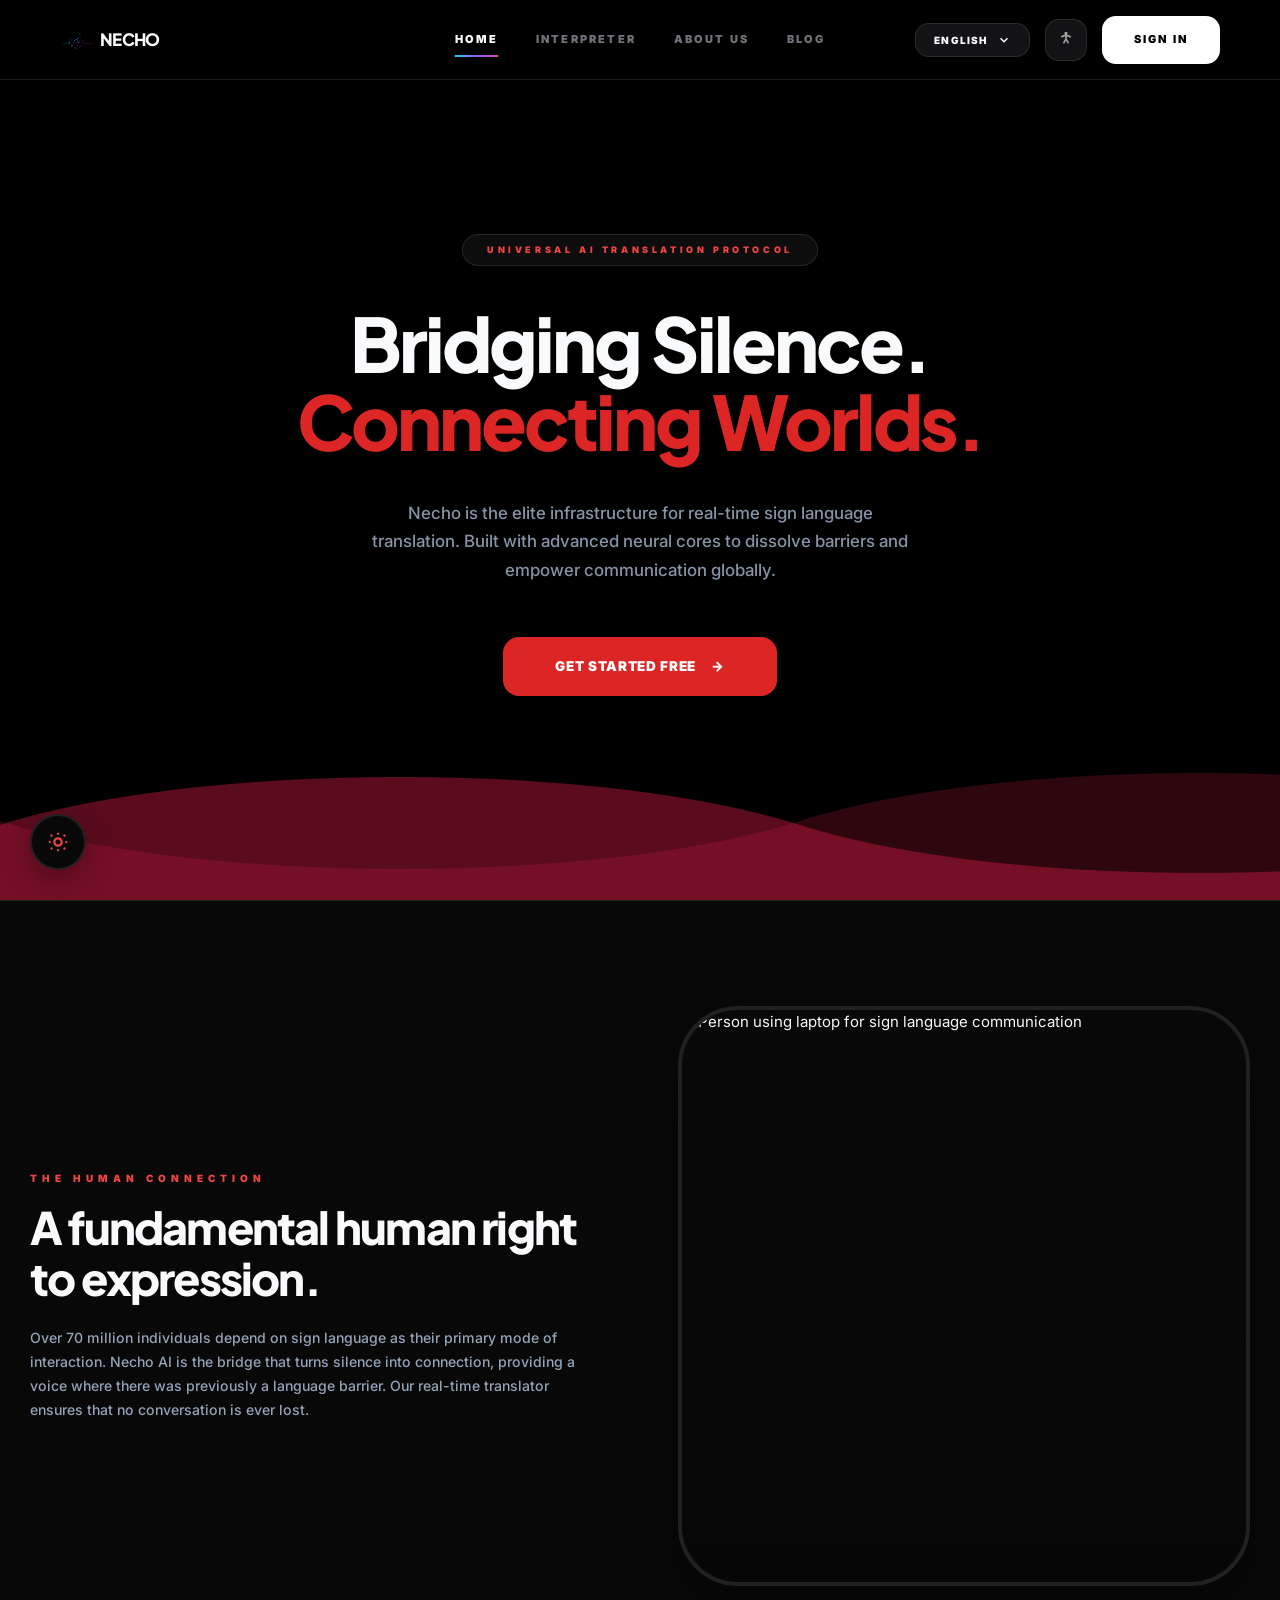
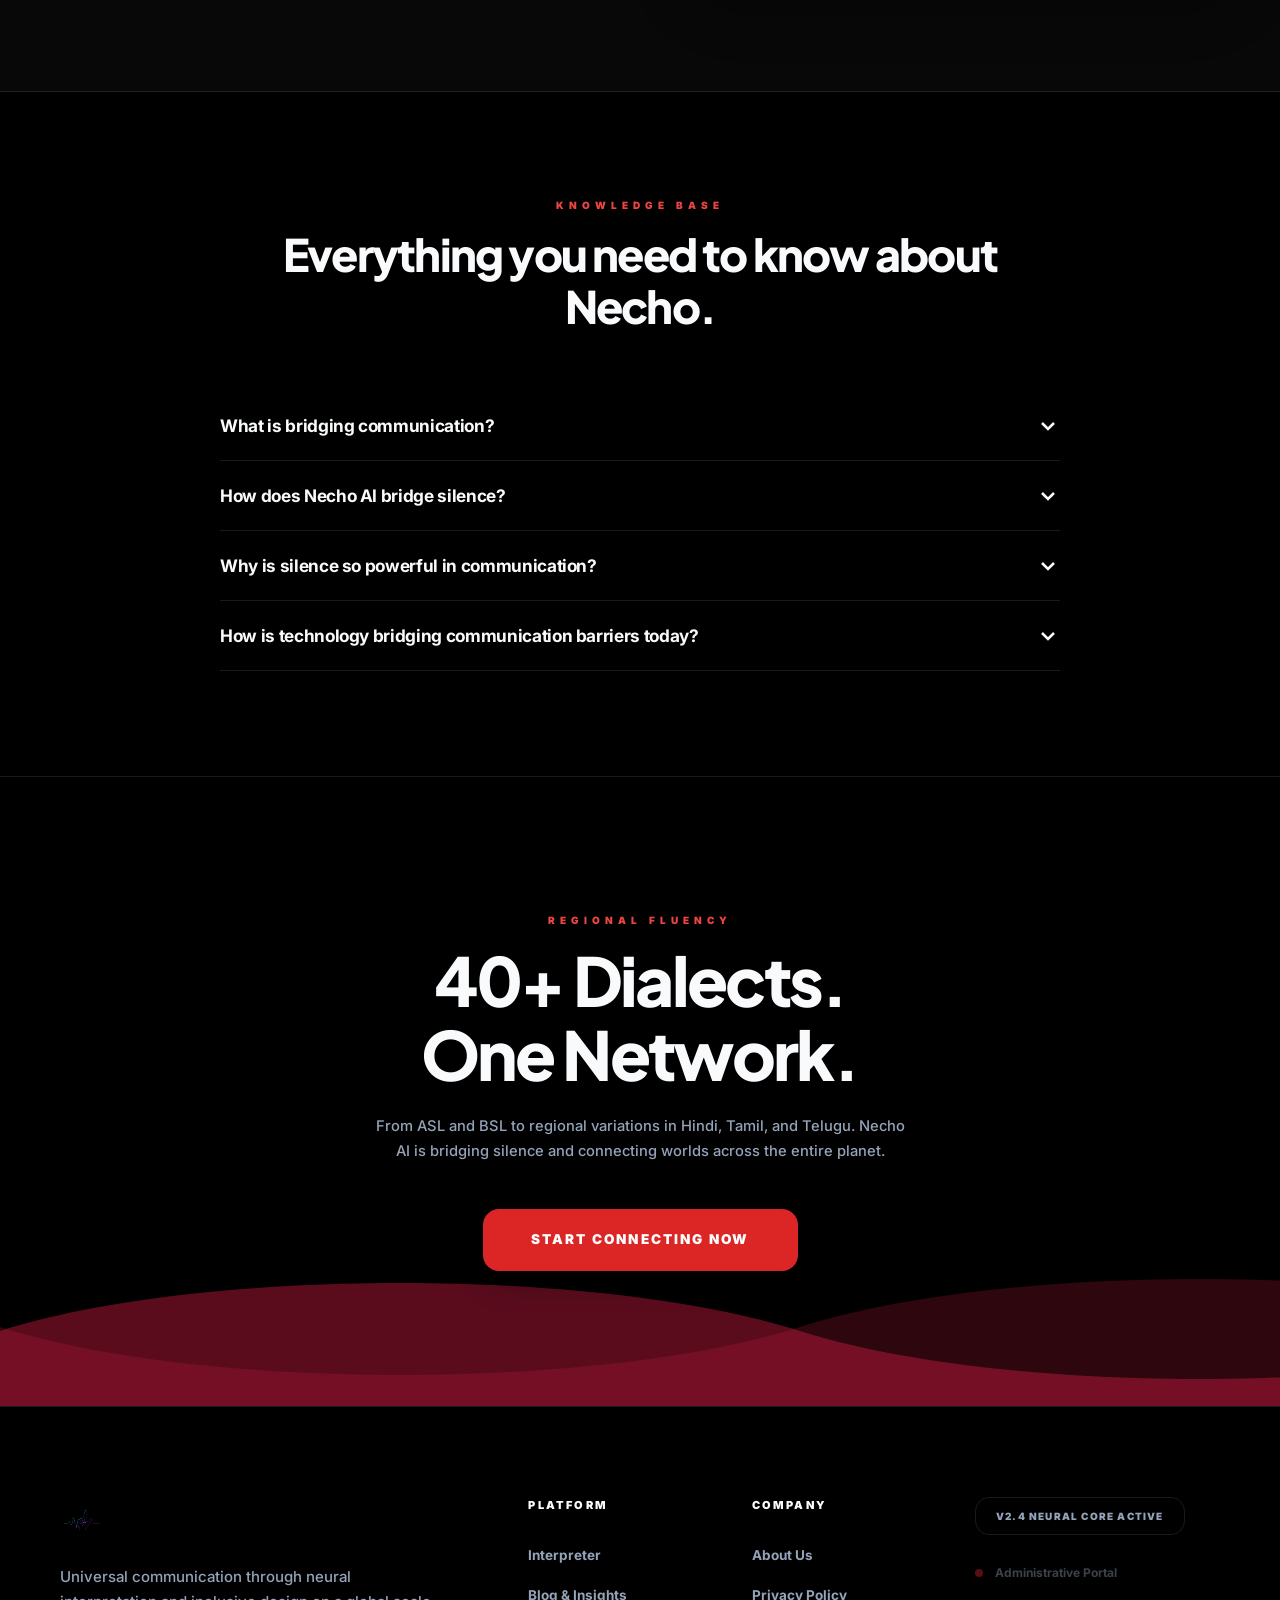
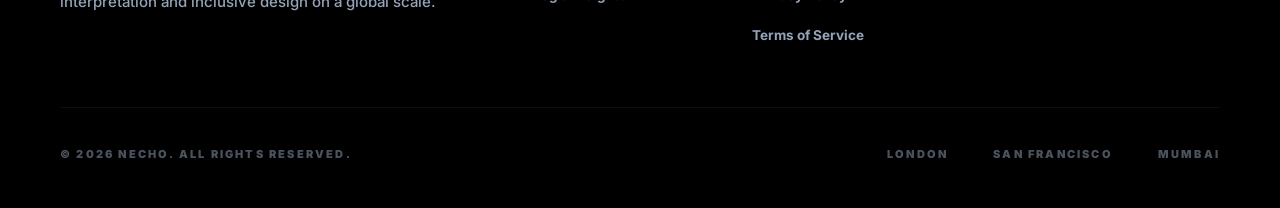
==== index.html @ 5aa34203 "Initial commit" ====
<!DOCTYPE html>
<html lang="en" data-page="">
<head>
  <meta charset="UTF-8"/>
  <meta name="viewport" content="width=device-width,initial-scale=1.0"/>
  <title>Necho — Bridging Silence. Connecting Worlds.</title>
  <meta name="description" content="Necho is the elite infrastructure for real-time sign language translation. Built with advanced neural cores to dissolve barriers and empower communication globally."/>
  <link rel="stylesheet" href="style.css"/>
  <link rel="stylesheet" href="home.css"/>
</head>
<body data-page="home">

<!-- ===== NAV ===== -->
<nav id="nav">
  <div class="nav-inner">
    <a class="nav-logo" href="index.html">
      <img class="nav-logo-img" src="logo.svg" alt="Necho"/>
      <span class="logo-name">NECHO</span>
    </a>
    <div class="nav-links">
      <a class="nav-link active" data-page="home"        href="index.html">HOME</a>
      <a class="nav-link"        data-page="interpreter" href="interpreter.html">INTERPRETER</a>
      <a class="nav-link"        data-page="about"       href="about.html">ABOUT US</a>
      <a class="nav-link"        data-page="blog"        href="blog.html">BLOG</a>
    </div>
    <div class="nav-actions">
      <div class="lang-wrap">
        <div class="lang-btn">
          <span id="lang-label">ENGLISH</span>
          <svg width="14" height="14" fill="none" stroke="currentColor" stroke-width="2.5" viewBox="0 0 24 24"><polyline points="6 9 12 15 18 9"/></svg>
        </div>
        <select id="lang-select" class="lang-select" onchange="changeLanguage(this.value)">
          <option value="en">English</option><option value="hi">Hindi</option>
          <option value="ta">Tamil</option><option value="te">Telugu</option>
          <option value="kn">Kannada</option><option value="ml">Malayalam</option>
          <option value="mr">Marathi</option><option value="gu">Gujarati</option>
        </select>
      </div>
      <div class="acc-wrap">
        <button class="acc-toggle" onclick="toggleAccPanel()" aria-label="Accessibility">
          <svg width="20" height="20" fill="none" stroke="currentColor" stroke-width="2" viewBox="0 0 24 24"><circle cx="12" cy="4" r="1"/><path d="M6.2 8.5a10 10 0 0 1 11.6 0M12 6v5m0 0l-3 5m3-5l3 5"/></svg>
        </button>
        <div id="acc-panel" class="acc-panel">
          <div class="acc-panel-head">
            <span class="acc-panel-title">Inclusive Settings</span>
            <button class="acc-x" onclick="toggleAccPanel()"><svg width="16" height="16" fill="none" stroke="currentColor" stroke-width="2" viewBox="0 0 24 24"><line x1="18" y1="6" x2="6" y2="18"/><line x1="6" y1="6" x2="18" y2="18"/></svg></button>
          </div>
          <button id="acc-gray"     class="acc-opt" onclick="toggleAcc('gray')">Grayscale<div class="acc-dot"></div></button>
          <button id="acc-contrast" class="acc-opt" onclick="toggleAcc('contrast')">High Contrast<div class="acc-dot"></div></button>
          <button id="acc-motion"   class="acc-opt" onclick="toggleAcc('motion')">Reduced Motion<div class="acc-dot"></div></button>
          <button id="acc-lineh"    class="acc-opt" onclick="toggleAcc('lineh')">Relaxed Spacing<div class="acc-dot"></div></button>
          <button id="acc-wordsp"   class="acc-opt" onclick="toggleAcc('wordsp')">Word Spacing<div class="acc-dot"></div></button>
        </div>
      </div>
      <a id="nav-signin"  class="nav-auth" href="signin.html">SIGN IN</a>
      <button id="nav-signout" class="nav-auth" onclick="logout()" style="display:none">SIGN OUT</button>
      <button class="hamburger" onclick="toggleMob()">
        <svg width="24" height="24" fill="none" stroke="currentColor" stroke-width="2" viewBox="0 0 24 24"><line x1="3" y1="12" x2="21" y2="12"/><line x1="3" y1="6" x2="21" y2="6"/><line x1="3" y1="18" x2="21" y2="18"/></svg>
      </button>
    </div>
  </div>
</nav>

<!-- ===== MOBILE MENU ===== -->
<div id="mob-menu">
  <button class="mob-close" onclick="toggleMob()"><svg width="32" height="32" fill="none" stroke="white" stroke-width="2" viewBox="0 0 24 24"><line x1="18" y1="6" x2="6" y2="18"/><line x1="6" y1="6" x2="18" y2="18"/></svg></button>
  <a class="mob-link active" data-page="home"        href="index.html">HOME</a>
  <a class="mob-link"        data-page="interpreter" href="interpreter.html">INTERPRETER</a>
  <a class="mob-link"        data-page="about"       href="about.html">ABOUT US</a>
  <a class="mob-link"        data-page="blog"        href="blog.html">BLOG</a>
  <a id="mob-signin"  class="mob-auth" href="signin.html">SIGN IN</a>
  <button id="mob-signout" class="mob-auth" onclick="logout()" style="display:none">SIGN OUT</button>
</div>

<!-- ===== MAIN ===== -->
<main>

  <!-- Hero -->
  <section class="hero">
    <div class="waves"><div class="wave wave-1"></div><div class="wave wave-2"></div></div>
    <div class="hero-content fade-up">
      <div class="hero-badge">Universal AI Translation Protocol</div>
      <h1 class="hero-h1">Bridging Silence.<span>Connecting Worlds.</span></h1>
      <p class="hero-p">Necho is the elite infrastructure for real-time sign language translation. Built with advanced neural cores to dissolve barriers and empower communication globally.</p>
      <a class="hero-cta" href="signup.html">
        <span>Get Started Free</span>
        <span class="hero-arrow">→</span>
      </a>
    </div>
  </section>

  <!-- Narrative -->
  <section class="narrative">
    <div class="narrative-inner">
      <div class="narrative-text">
        <div class="section-label">The Human Connection</div>
        <h2 class="narrative-h2">A fundamental human right to expression.</h2>
        <p class="narrative-p">Over 70 million individuals depend on sign language as their primary mode of interaction. Necho AI is the bridge that turns silence into connection, providing a voice where there was previously a language barrier. Our real-time translator ensures that no conversation is ever lost.</p>
      </div>
      <div class="narrative-img-wrap">
        <img src="https://images.unsplash.com/photo-1573164713714-d95e436ab8d6?q=80&w=1469&auto=format&fit=crop" alt="Person using laptop for sign language communication" class="reveal"/>
        <div class="narrative-overlay"></div>
      </div>
    </div>
  </section>

  <!-- FAQ -->
  <section class="faq-section">
    <div class="faq-inner">
      <div class="faq-head">
        <div class="section-label">Knowledge Base</div>
        <h2 class="faq-h2">Everything you need to know about Necho.</h2>
      </div>
      <div class="faq-list">
        <div class="faq-item">
          <button class="faq-q" onclick="toggleFaq(this)">What is bridging communication?<svg class="faq-chevron" width="24" height="24" fill="none" stroke="currentColor" stroke-width="2.5" viewBox="0 0 24 24"><polyline points="6 9 12 15 18 9"/></svg></button>
          <div class="faq-a">Bridging communication is the act of facilitating a meaningful exchange between people who do not share the same language or medium of expression. At Necho, we bridge communication by using AI to translate complex sign language into spoken text instantly.</div>
        </div>
        <div class="faq-item">
          <button class="faq-q" onclick="toggleFaq(this)">How does Necho AI bridge silence?<svg class="faq-chevron" width="24" height="24" fill="none" stroke="currentColor" stroke-width="2.5" viewBox="0 0 24 24"><polyline points="6 9 12 15 18 9"/></svg></button>
          <div class="faq-a">Necho bridges silence by giving users a real-time voice. Using a simple camera feed, our AI recognizes ASL and regional sign dialects, converting them to audio so hearing individuals can participate in the conversation without needing a human interpreter.</div>
        </div>
        <div class="faq-item">
          <button class="faq-q" onclick="toggleFaq(this)">Why is silence so powerful in communication?<svg class="faq-chevron" width="24" height="24" fill="none" stroke="currentColor" stroke-width="2.5" viewBox="0 0 24 24"><polyline points="6 9 12 15 18 9"/></svg></button>
          <div class="faq-a">Silence is a fundamental part of the sign language experience. By "Bridging Silence," Necho doesn't replace the beauty of sign language; it connects that world to the hearing world, ensuring that silence is a choice, not a barrier.</div>
        </div>
        <div class="faq-item">
          <button class="faq-q" onclick="toggleFaq(this)">How is technology bridging communication barriers today?<svg class="faq-chevron" width="24" height="24" fill="none" stroke="currentColor" stroke-width="2.5" viewBox="0 0 24 24"><polyline points="6 9 12 15 18 9"/></svg></button>
          <div class="faq-a">Modern technology bridges barriers through advanced machine learning. Necho specifically utilizes computer vision and neural networks to process thousands of gesture variations per second, ensuring high accuracy and local dialect recognition.</div>
        </div>
      </div>
    </div>
  </section>

  <!-- CTA -->
  <section class="cta-section">
    <div class="waves"><div class="wave wave-1"></div><div class="wave wave-2"></div></div>
    <div class="cta-inner">
      <div class="section-label">Regional Fluency</div>
      <h2 class="cta-h2">40+ Dialects.<br>One Network.</h2>
      <p class="cta-p">From ASL and BSL to regional variations in Hindi, Tamil, and Telugu. Necho AI is bridging silence and connecting worlds across the entire planet.</p>
      <a class="btn-red cta-btn" href="signup.html">Start Connecting Now</a>
    </div>
  </section>

</main>

<!-- ===== FOOTER ===== -->
<footer>
  <div class="footer-grid">
    <div>
      <img src="logo.svg" alt="Necho" class="footer-logo-img"/>
      <p class="footer-desc">Universal communication through neural interpretation and inclusive design on a global scale.</p>
    </div>
    <div>
      <div class="footer-col-h">Platform</div>
      <div class="footer-lnks">
        <a class="footer-lnk" href="interpreter.html">Interpreter</a>
        <a class="footer-lnk" href="blog.html">Blog & Insights</a>
      </div>
    </div>
    <div>
      <div class="footer-col-h">Company</div>
      <div class="footer-lnks">
        <a class="footer-lnk" href="about.html">About Us</a>
        <a class="footer-lnk" href="privacy.html">Privacy Policy</a>
        <a class="footer-lnk" href="terms.html">Terms of Service</a>
      </div>
    </div>
    <div style="display:flex;flex-direction:column;align-items:flex-start;gap:1rem;">
      <span class="footer-ver">v2.4 Neural Core Active</span>
      <button id="footer-admin-btn" class="footer-admin" onclick="activateAdmin()">
        <div class="footer-admin-dot pulse"></div>Administrative Portal
      </button>
    </div>
  </div>
  <div class="footer-bottom">
    <p>© 2026 NECHO. ALL RIGHTS RESERVED.</p>
    <div class="footer-cities"><span>LONDON</span><span>SAN FRANCISCO</span><span>MUMBAI</span></div>
  </div>
</footer>

<!-- ===== THEME BTN ===== -->
<button id="theme-btn" onclick="toggleTheme()" aria-label="Toggle theme">
  <svg id="icon-sun" width="22" height="22" fill="none" stroke="currentColor" stroke-width="2.5" viewBox="0 0 24 24"><circle cx="12" cy="12" r="4"/><line x1="12" y1="2" x2="12" y2="4"/><line x1="12" y1="20" x2="12" y2="22"/><line x1="4.22" y1="4.22" x2="5.64" y2="5.64"/><line x1="18.36" y1="18.36" x2="19.78" y2="19.78"/><line x1="2" y1="12" x2="4" y2="12"/><line x1="20" y1="12" x2="22" y2="12"/><line x1="4.22" y1="19.78" x2="5.64" y2="18.36"/><line x1="18.36" y1="5.64" x2="19.78" y2="4.22"/></svg>
  <svg id="icon-moon" style="display:none" width="22" height="22" fill="none" stroke="currentColor" stroke-width="2.5" viewBox="0 0 24 24"><path d="M20.354 15.354A9 9 0 018.646 3.646 9.003 9.003 0 0012 21a9.003 9.003 0 008.354-5.646z"/></svg>
</button>

<script src="nav.js"></script>
<script src="home.js"></script>
</body>
</html>
---- style.css ----
/* ============================================================
   NECHO — Global Stylesheet
   ============================================================ */

@import url('https://fonts.googleapis.com/css2?family=Plus+Jakarta+Sans:wght@400;500;600;700;800;900&family=Inter:wght@400;500;600;700;800;900&display=swap');

/* ── Hide Google Translate toolbar (we use our own selector) ── */
.goog-te-banner-frame,
.goog-te-balloon-frame,
.goog-tooltip,
.goog-tooltip-card,
#goog-gt-tt,
.goog-te-menu-frame { display: none !important; }
.skiptranslate       { display: none !important; }
body                 { top: 0 !important; }

/* ===== CSS VARIABLES ===== */
:root {
  --bg:        #000000;
  --text:      #f8fafc;
  --surface:   #080808;
  --border:    rgba(255,255,255,0.1);
  --accent:    #e11d48;
  --muted:     #94a3b8;
  --inv-bg:    #ffffff;
  --inv-text:  #000000;
  --nav-bg:    #000000;
  --font-size: 15px;
}
html.light {
  --bg:       #ffffff;
  --text:     #0f172a;
  --surface:  #f8f9fa;
  --border:   rgba(0,0,0,0.1);
  --accent:   #be123c;
  --muted:    #64748b;
  --inv-bg:   #0f172a;
  --inv-text: #ffffff;
  --nav-bg:   #ffffff;
}
html.ts-lg  { --font-size: 18px; }
html.ts-xl  { --font-size: 20px; }
html { font-size: var(--font-size); }

/* ===== RESET ===== */
*, *::before, *::after { box-sizing: border-box; margin: 0; padding: 0; }
html { scroll-behavior: smooth; }
body {
  font-family: 'Inter', sans-serif;
  background-color: var(--bg);
  color: var(--text);
  -webkit-font-smoothing: antialiased;
  overflow-x: hidden;
  line-height: 1.6;
  transition: background-color 0.4s, color 0.4s;
}
h1,h2,h3,h4 { font-family: 'Plus Jakarta Sans', sans-serif; line-height: 1.15; }
button { cursor: pointer; background: none; border: none; font-family: inherit; }
input, textarea, select { font-family: inherit; }
img { display: block; max-width: 100%; }
a { text-decoration: none; color: inherit; }

/* ===== SCROLLBAR ===== */
::-webkit-scrollbar { width: 5px; }
::-webkit-scrollbar-thumb { background: var(--border); border-radius: 10px; }

/* ===== THEMED HELPERS ===== */
.t-bg      { background-color: var(--bg) !important; }
.t-surface { background-color: var(--surface) !important; }
.t-text    { color: var(--text) !important; }
.t-muted   { color: var(--muted) !important; }
.t-border  { border-color: var(--border) !important; }
.t-inv     { background-color: var(--inv-bg) !important; color: var(--inv-text) !important; }

/* ===== WAVES ===== */
.waves {
  position: absolute; bottom: -5px; left: 0;
  width: 100%; height: 160px;
  overflow: hidden; pointer-events: none; z-index: 1;
}
.wave {
  position: absolute; bottom: 0; left: 0;
  width: 4800px; height: 100%;
  background-repeat: repeat-x;
  background-position: 0 bottom;
  background-size: 1600px 100%;
  will-change: transform;
}
.wave-1 {
  background-image: url("data:image/svg+xml,%3Csvg xmlns='http://www.w3.org/2000/svg' viewBox='0 0 1600 200' preserveAspectRatio='none'%3E%3Cpath d='M0,100 C200,20 600,20 800,100 C1000,180 1400,180 1600,100 L1600,200 L0,200 Z' fill='%23e11d48' opacity='0.4'/%3E%3C/svg%3E");
  animation: waveScroll 30s linear infinite;
}
.wave-2 {
  background-image: url("data:image/svg+xml,%3Csvg xmlns='http://www.w3.org/2000/svg' viewBox='0 0 1600 200' preserveAspectRatio='none'%3E%3Cpath d='M0,100 C200,180 600,180 800,100 C1000,20 1400,20 1600,100 L1600,200 L0,200 Z' fill='%23e11d48' opacity='0.2'/%3E%3C/svg%3E");
  animation: waveScroll 45s linear infinite reverse;
  bottom: 4px;
}
@keyframes waveScroll {
  from { transform: translate3d(0,0,0); }
  to   { transform: translate3d(-1600px,0,0); }
}

/* ===== ANIMATIONS ===== */
.fade-up  { animation: fadeUp 0.8s cubic-bezier(0.16,1,0.3,1) both; }
.fade-in  { animation: fadeIn 0.3s ease both; }
@keyframes fadeUp  { from { opacity:0; transform:translateY(30px); } to { opacity:1; transform:translateY(0); } }
@keyframes fadeIn  { from { opacity:0; } to { opacity:1; } }
@keyframes pulse   { 0%,100%{opacity:1} 50%{opacity:0.4} }
@keyframes ping    { 0%{transform:scale(1);opacity:1} 75%,100%{transform:scale(2);opacity:0} }
.pulse { animation: pulse 1.5s infinite; }
.ping  { animation: ping  1.2s cubic-bezier(0,0,0.2,1) infinite; }

.reveal {
  opacity: 0.08; transform: scale(0.95);
  transition: opacity 1.2s cubic-bezier(0.16,1,0.3,1), transform 1.2s cubic-bezier(0.16,1,0.3,1);
}
.reveal.in-view { opacity: 1; transform: scale(1); }

/* ===== ACCESSIBILITY ===== */
html.a-gray     { filter: grayscale(100%); }
html.a-contrast { filter: contrast(150%); }
html.a-motion * { animation: none !important; transition: none !important; }
html.a-lineh  p, html.a-lineh  span, html.a-lineh  div { line-height: 2 !important; }
html.a-wordsp p, html.a-wordsp span, html.a-wordsp div { word-spacing: 0.2rem !important; }

/* ============================================================
   NAVBAR
   ============================================================ */
#nav {
  position: fixed; top:0; left:0; right:0; z-index: 100;
  height: 80px; padding: 0 4rem;
  background: var(--nav-bg);
  border-bottom: 1px solid var(--border);
  display: flex; align-items: center;
  transition: background 0.4s;
}
@media (max-width:1024px) { #nav { padding: 0 1.5rem; } }

.nav-inner {
  width:100%; display:flex;
  justify-content:space-between; align-items:center;
  position: relative;
}
.nav-logo {
  display:flex; align-items:center; gap:6px;
  cursor:pointer; z-index:10; text-decoration:none;
  transition: transform 0.3s;
}
.nav-logo:hover { transform: scale(1.03); }
.nav-logo-img {
  height: 34px;
  width: auto;
  display: block;
}
.logo-name {
  font-family:'Plus Jakarta Sans',sans-serif;
  font-weight:900; font-size:17px; letter-spacing:-0.04em; color:var(--text);
}
.nav-links {
  display:flex; align-items:center; gap:2.5rem;
  position:absolute; left:50%; transform:translateX(-50%);
}
@media (max-width:1024px) { .nav-links { display:none; } }
.nav-link {
  font-size:11px; font-weight:900; text-transform:uppercase; letter-spacing:0.2em;
  color:#71717a; transition:color 0.2s; position:relative; padding:8px 0;
  text-decoration:none;
}
.nav-link:hover { color:var(--text); }
.nav-link.active { color:var(--text); }
.nav-link.active::after {
  content:''; position:absolute; bottom:-1px; left:0; width:100%; height:2px;
  background:linear-gradient(to right,#22d3ee,#8b5cf6,#ec4899); border-radius:9999px;
}
.nav-actions { display:flex; align-items:center; gap:1rem; z-index:10; }

/* Language */
.lang-wrap { position:relative; display:none; }
@media (min-width:640px) { .lang-wrap { display:block; } }
.lang-btn {
  display:flex; align-items:center; gap:8px;
  padding:8px 18px; border:1px solid var(--border); border-radius:14px;
  background:rgba(39,39,42,0.5); color:var(--text);
  font-size:10px; font-weight:900; text-transform:uppercase; letter-spacing:0.12em;
  cursor:pointer; transition:background 0.2s; white-space:nowrap;
}
.lang-btn:hover { background:rgba(39,39,42,1); }
html.light .lang-btn { background:rgba(240,240,240,0.7); }
html.light .lang-btn:hover { background:rgba(220,220,220,1); }
.lang-select {
  position:absolute; inset:0; opacity:0; cursor:pointer; width:100%;
}

/* Accessibility button */
.acc-wrap { position:relative; }
.acc-toggle {
  padding:10px; border:1px solid var(--border); border-radius:14px;
  background:rgba(39,39,42,0.5); color:rgba(255,255,255,0.6);
  transition:all 0.2s; line-height:0;
}
.acc-toggle:hover { background:rgba(39,39,42,1); color:var(--text); }
html.light .acc-toggle { color:rgba(0,0,0,0.5); background:rgba(240,240,240,0.7); }
html.light .acc-toggle:hover { background:rgba(220,220,220,1); }

.acc-panel {
  position:absolute; right:0; top:calc(100% + 16px); width:320px;
  background:var(--surface); border:1px solid var(--border); border-radius:24px;
  box-shadow:0 25px 60px rgba(0,0,0,0.5); padding:24px; z-index:110;
  display:none; animation:fadeIn 0.2s ease;
}
.acc-panel.open { display:block; }
.acc-panel-head {
  display:flex; justify-content:space-between; align-items:center;
  padding-bottom:16px; border-bottom:1px solid var(--border); margin-bottom:16px;
}
.acc-panel-title { font-size:10px; font-weight:900; text-transform:uppercase; letter-spacing:0.12em; color:var(--text); }
.acc-x { color:var(--muted); line-height:0; }
.acc-x:hover { color:var(--text); }
.acc-opt {
  width:100%; display:flex; justify-content:space-between; align-items:center;
  padding:12px; border-radius:12px; border:1px solid var(--border); margin-bottom:8px;
  font-size:10px; font-weight:900; text-transform:uppercase; letter-spacing:0.12em;
  color:var(--muted); transition:all 0.2s;
}
.acc-opt:hover { border-color:var(--text); }
.acc-opt.on { border-color:#e11d48; color:var(--text); background:rgba(225,29,72,0.04); }
.acc-dot { width:16px; height:16px; border-radius:50%; border:1px solid var(--border); flex-shrink:0; transition:all 0.2s; }
.acc-opt.on .acc-dot { background:#e11d48; border-color:#e11d48; }

/* Sign in/out */
.nav-auth {
  display:none; align-items:center; justify-content:center;
  background:white; color:black;
  padding:0 32px; height:48px; border-radius:14px;
  font-size:11px; font-weight:900; text-transform:uppercase; letter-spacing:0.2em;
  transition:background 0.2s;
}
@media (min-width:640px) { .nav-auth { display:flex; } }
.nav-auth:hover { background:#e5e5e5; }

/* Hamburger */
.hamburger {
  display:flex; padding:10px;
  border:1px solid var(--border); border-radius:14px;
  background:rgba(39,39,42,0.5); color:var(--muted); line-height:0;
}
@media (min-width:1024px) { .hamburger { display:none; } }

/* ===== MOBILE MENU ===== */
#mob-menu {
  display:none; position:fixed; inset:0; z-index:200;
  background:#000; flex-direction:column;
  align-items:center; justify-content:center; padding:2rem;
}
#mob-menu.open { display:flex; }
.mob-close { position:absolute; top:2rem; right:2rem; color:#fff; line-height:0; }
.mob-link {
  font-size:1.35rem; font-weight:900; text-transform:uppercase; letter-spacing:0.2em;
  color:#71717a; margin:1.2rem 0; transition:color 0.2s;
}
.mob-link:hover, .mob-link.active { color:#fff; }
.mob-auth {
  width:100%; max-width:300px; margin-top:2.5rem;
  background:white; color:black; padding:1.25rem;
  border-radius:14px; font-size:12px; font-weight:900;
  text-transform:uppercase; letter-spacing:0.2em;
}

/* ===== THEME TOGGLE BUTTON ===== */
#theme-btn {
  position:fixed; bottom:2rem; left:2rem; z-index:150;
  width:56px; height:56px; border-radius:50%;
  background:var(--surface); border:2px solid var(--border);
  box-shadow:0 10px 30px rgba(0,0,0,0.3); backdrop-filter:blur(12px);
  display:flex; align-items:center; justify-content:center;
  transition:transform 0.2s; color:#ef4444; line-height:0;
}
#theme-btn:hover { transform: scale(1.1); }
#theme-btn:active { transform: scale(0.92); }

/* ============================================================
   FOOTER
   ============================================================ */
footer {
  background:var(--nav-bg); border-top:1px solid var(--border);
  padding:6rem 4rem 3rem;
}
@media (max-width:768px) { footer { padding:4rem 1.5rem 2rem; } }
.footer-grid {
  display:grid; grid-template-columns:5fr 2fr 2fr 3fr; gap:4rem;
  max-width:90rem; margin:0 auto 4rem;
}
@media (max-width:900px) { .footer-grid { grid-template-columns:1fr 1fr; } }
@media (max-width:640px) { .footer-grid { grid-template-columns:1fr; } }
.footer-brand { font-size:2.25rem; font-weight:900; letter-spacing:-0.04em; color:#dc2626; margin-bottom:1.5rem; }
.footer-logo-img { height:44px; width:auto; margin-bottom:1.5rem; display:block; }
.footer-desc  { color:var(--muted); font-size:1rem; font-weight:500; line-height:1.7; max-width:380px; }
.footer-col-h { font-size:11px; font-weight:900; text-transform:uppercase; letter-spacing:0.2em; color:var(--text); margin-bottom:2rem; }
.footer-lnks  { display:flex; flex-direction:column; gap:1.25rem; }
.footer-lnk   { font-size:0.9rem; font-weight:700; color:var(--muted); transition:color 0.2s; text-decoration:none; }
.footer-lnk:hover { color:#ef4444; }
.footer-ver   {
  display:inline-flex; padding:10px 20px;
  border:1px solid var(--border); border-radius:14px;
  font-size:10px; font-weight:900; text-transform:uppercase; letter-spacing:0.12em; color:var(--muted);
  margin-bottom:1rem;
}
.footer-admin {
  font-size:12px; font-weight:700; color:var(--muted); opacity:0.4;
  transition:opacity 0.2s; display:flex; align-items:center; gap:12px;
}
.footer-admin:hover { opacity:1; }
.footer-admin-dot { width:8px; height:8px; background:#dc2626; border-radius:50%; }
.footer-bottom {
  display:flex; flex-direction:column; gap:2rem; align-items:center;
  padding-top:2.5rem; border-top:1px solid var(--border);
  font-size:11px; font-weight:900; text-transform:uppercase;
  letter-spacing:0.2em; color:var(--muted); opacity:0.5;
  max-width:90rem; margin:0 auto;
}
@media (min-width:768px) { .footer-bottom { flex-direction:row; justify-content:space-between; } }
.footer-cities { display:flex; gap:3rem; }

/* ============================================================
   FORM ELEMENTS (shared across pages)
   ============================================================ */
.form-label {
  display:block; font-size:10px; font-weight:900;
  text-transform:uppercase; letter-spacing:0.12em; color:var(--muted); margin-bottom:8px;
}
.form-line {
  width:100%; background:transparent;
  border:none; border-bottom:2px solid var(--border);
  padding:12px 4px; color:var(--text);
  font-size:1.125rem; font-weight:700;
  outline:none; transition:border-color 0.2s;
}
.form-line:focus { border-color:#e11d48; }
.form-box {
  width:100%; background:var(--surface);
  border:1px solid var(--border); border-radius:12px;
  padding:12px 16px; color:var(--text);
  font-size:1rem; font-weight:700; outline:none;
  transition:border-color 0.2s;
}
.form-box:focus { border-color:#e11d48; }
.btn-red {
  display:inline-flex; align-items:center; justify-content:center;
  background:#dc2626; color:#fff; border-radius:16px;
  font-weight:900; text-transform:uppercase; letter-spacing:0.08em;
  transition:all 0.2s; box-shadow:0 10px 30px rgba(0,0,0,0.3);
}
.btn-red:hover { background:#b91c1c; transform:scale(1.03); }
.btn-red:active { transform:scale(0.97); }
.btn-inv {
  display:inline-flex; align-items:center; justify-content:center;
  background:var(--inv-bg); color:var(--inv-text); border-radius:16px;
  font-weight:900; text-transform:uppercase; letter-spacing:0.05em;
  transition:all 0.2s; box-shadow:0 10px 30px rgba(0,0,0,0.3);
}
.btn-inv:hover { opacity:0.9; }
.btn-inv:active { transform:scale(0.97); }
---- home.css ----
/* ============================================================
   NECHO — Home Page Styles (home.css)
   ============================================================ */

/* ── Shared section label ── */
.section-label {
  font-size: 10px; font-weight: 900; text-transform: uppercase;
  letter-spacing: 0.5em; color: #ef4444; margin-bottom: 1rem;
}

/* ============================================================
   HERO
   ============================================================ */
.hero {
  position: relative;
  min-height: 100vh;
  min-height: 100dvh;
  display: flex; flex-direction: column;
  align-items: center; justify-content: center;
  padding: 10rem 1.5rem 8rem;
  background: var(--bg); overflow: hidden;
}
.hero-content {
  width: 100%; max-width: 56rem;
  display: flex; flex-direction: column;
  align-items: center; gap: 2.5rem;
  text-align: center; position: relative; z-index: 10;
}
.hero-badge {
  display: inline-flex; align-items: center;
  padding: 8px 24px; border-radius: 9999px;
  border: 1px solid var(--border);
  background: rgba(255,255,255,0.05);
  font-size: 9px; font-weight: 900;
  text-transform: uppercase; letter-spacing: 0.4em;
  color: #ef4444; backdrop-filter: blur(12px);
}
.hero-h1 {
  font-size: clamp(2.25rem, 6.5vw, 5rem);
  font-weight: 800; letter-spacing: -0.04em;
  line-height: 1.05; color: var(--text);
}
.hero-h1 span { display: block; color: #dc2626; }
.hero-p {
  font-size: clamp(0.9rem, 1.35vw, 1.125rem);
  color: var(--muted); max-width: 36rem;
  font-weight: 500; line-height: 1.7; opacity: 0.9;
}
.hero-cta {
  display: inline-flex; align-items: center; gap: 1rem;
  padding: 1.25rem 3.5rem;
  background: #dc2626; color: white;
  border-radius: 16px; font-size: 0.9rem; font-weight: 900;
  text-transform: uppercase; letter-spacing: 0.05em;
  box-shadow: 0 25px 50px rgba(0,0,0,0.4);
  transition: all 0.2s; text-decoration: none;
  margin-top: 1rem;
}
.hero-cta:hover { background: #b91c1c; transform: scale(1.04); }
.hero-cta:active { transform: scale(0.96); }
.hero-arrow { transition: transform 0.2s; }
.hero-cta:hover .hero-arrow { transform: translateX(4px); }

/* ============================================================
   NARRATIVE
   ============================================================ */
.narrative {
  padding: 7rem 2rem;
  background: var(--surface);
  border-top: 1px solid var(--border);
  border-bottom: 1px solid var(--border);
}
.narrative-inner {
  max-width: 90rem; margin: 0 auto;
  display: grid; grid-template-columns: 1fr;
  gap: 5rem; align-items: center;
}
@media (min-width: 1024px) { .narrative-inner { grid-template-columns: 1fr 1fr; } }
.narrative-h2 {
  font-size: clamp(1.75rem, 3.5vw, 3.15rem);
  font-weight: 800; letter-spacing: -0.04em;
  color: var(--text); line-height: 1.15; margin-bottom: 1.5rem;
}
.narrative-p {
  font-size: clamp(0.9rem, 1.1vw, 1.125rem);
  color: var(--muted); font-weight: 500; line-height: 1.7;
}
.narrative-img-wrap {
  border-radius: 3rem; overflow: hidden;
  border: 4px solid var(--border);
  box-shadow: 0 25px 50px rgba(0,0,0,0.3);
  height: 420px; position: relative;
}
@media (min-width: 768px) { .narrative-img-wrap { height: 580px; border-radius: 4rem; } }
.narrative-img-wrap img { width: 100%; height: 100%; object-fit: cover; }
.narrative-overlay {
  position: absolute; inset: 0;
  background: linear-gradient(to top, rgba(0,0,0,0.2), transparent);
}

/* ============================================================
   FAQ
   ============================================================ */
.faq-section {
  padding: 7rem 2rem;
  background: var(--bg);
}
.faq-inner { max-width: 56rem; margin: 0 auto; }
.faq-head  { text-align: center; margin-bottom: 4rem; }
.faq-h2 {
  font-size: clamp(1.75rem, 3.5vw, 3.15rem);
  font-weight: 800; letter-spacing: -0.04em; color: var(--text);
}
.faq-item { border-bottom: 1px solid var(--border); }
.faq-q {
  width: 100%; display: flex; justify-content: space-between;
  align-items: center; gap: 1rem; text-align: left;
  padding: 1.5rem 0; color: var(--text);
  font-size: clamp(0.9rem, 1.35vw, 1.25rem); font-weight: 700;
  letter-spacing: -0.02em; transition: color 0.2s;
}
.faq-q:hover { color: #ef4444; }
.faq-chevron { flex-shrink: 0; transition: transform 0.3s; }
.faq-item.open .faq-chevron { transform: rotate(180deg); }
.faq-a {
  display: none; padding-bottom: 1.5rem;
  color: var(--muted); font-size: 1rem;
  font-weight: 500; line-height: 1.7;
}
.faq-item.open .faq-a { display: block; }

/* ============================================================
   CTA SECTION
   ============================================================ */
.cta-section {
  position: relative; overflow: hidden;
  padding: 9rem 2rem;
  background: var(--bg);
  border-top: 1px solid var(--border);
  text-align: center;
}
.cta-inner { max-width: 56rem; margin: 0 auto; position: relative; z-index: 10; }
.cta-h2 {
  font-size: clamp(2.25rem, 5.5vw, 4.5rem);
  font-weight: 800; letter-spacing: -0.04em;
  color: var(--text); line-height: 1.1; margin-bottom: 1.5rem;
}
.cta-p {
  font-size: clamp(0.9rem, 1.15vw, 1.125rem);
  color: var(--muted); font-weight: 500; line-height: 1.7;
  max-width: 36rem; margin: 0 auto 3rem;
}
.cta-btn {
  padding: 1.35rem 3.25rem; font-size: 0.9rem;
  letter-spacing: 0.15em; border-radius: 16px;
}
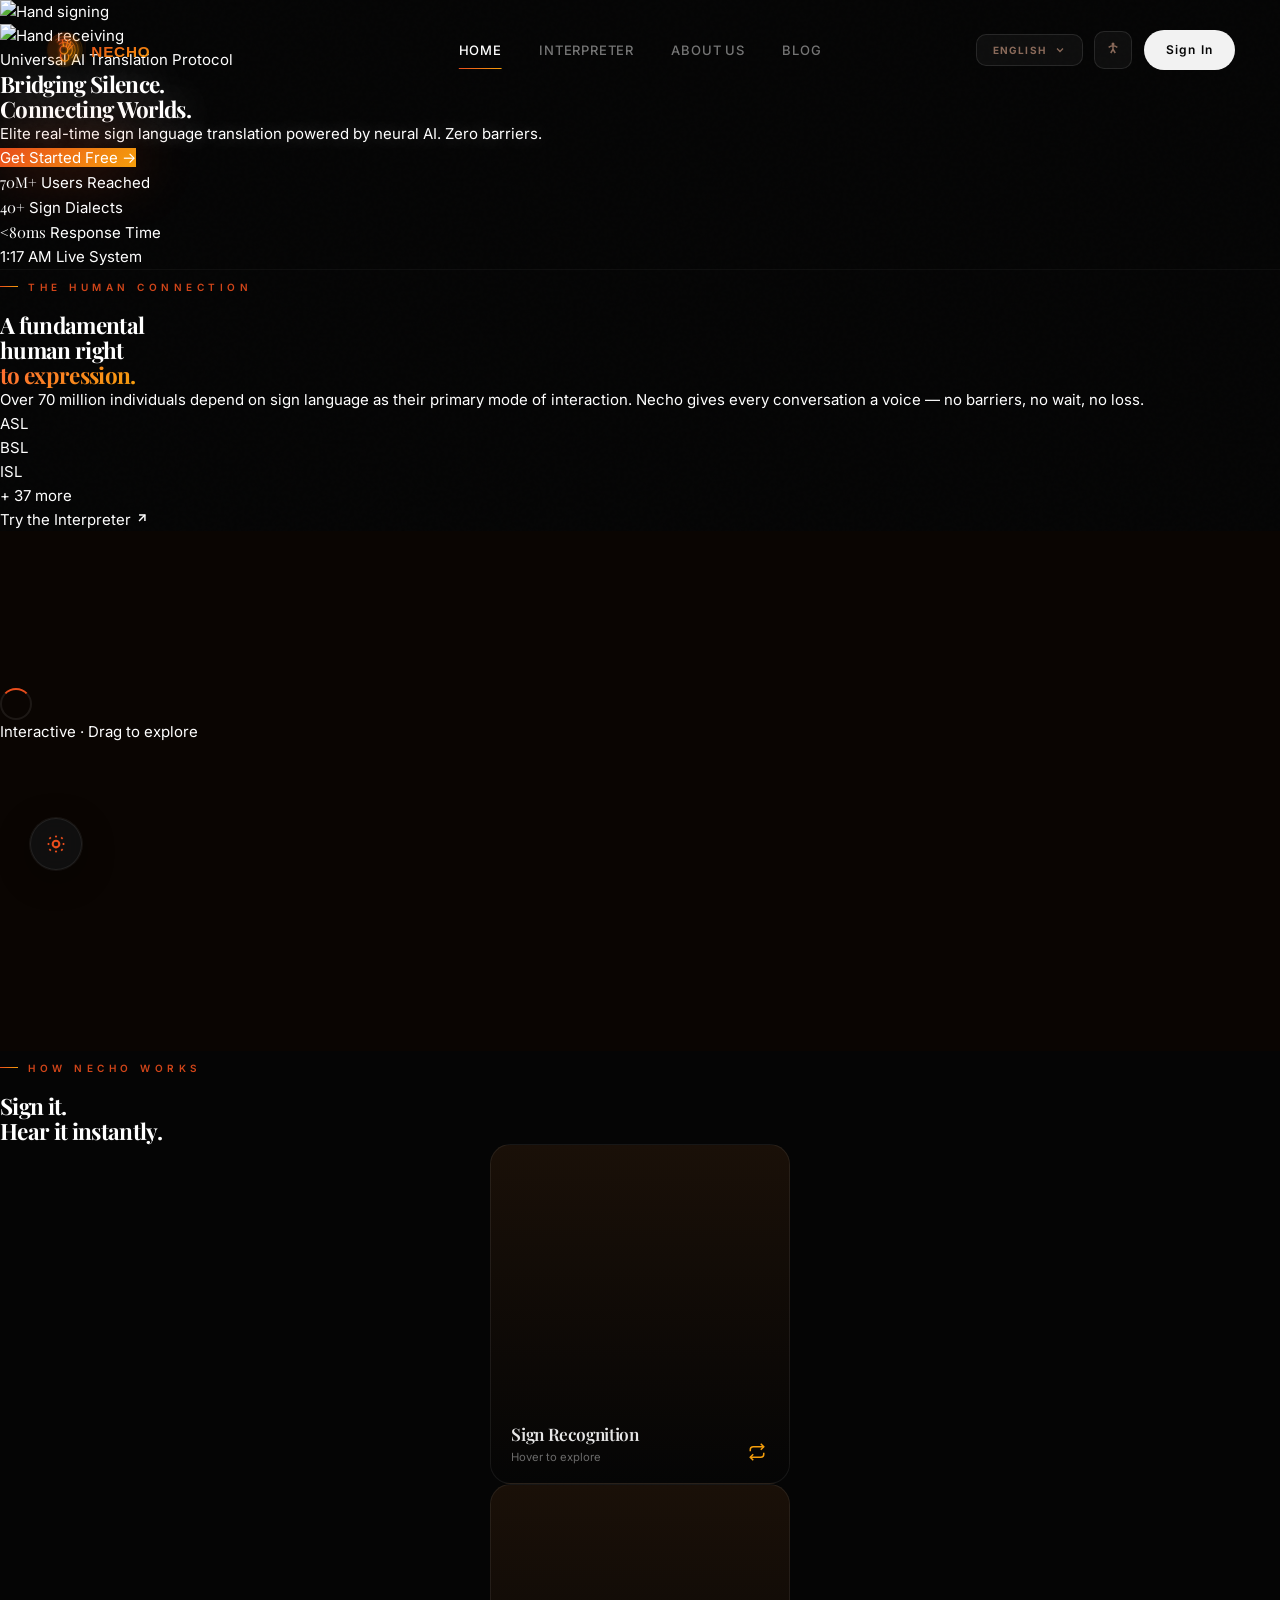
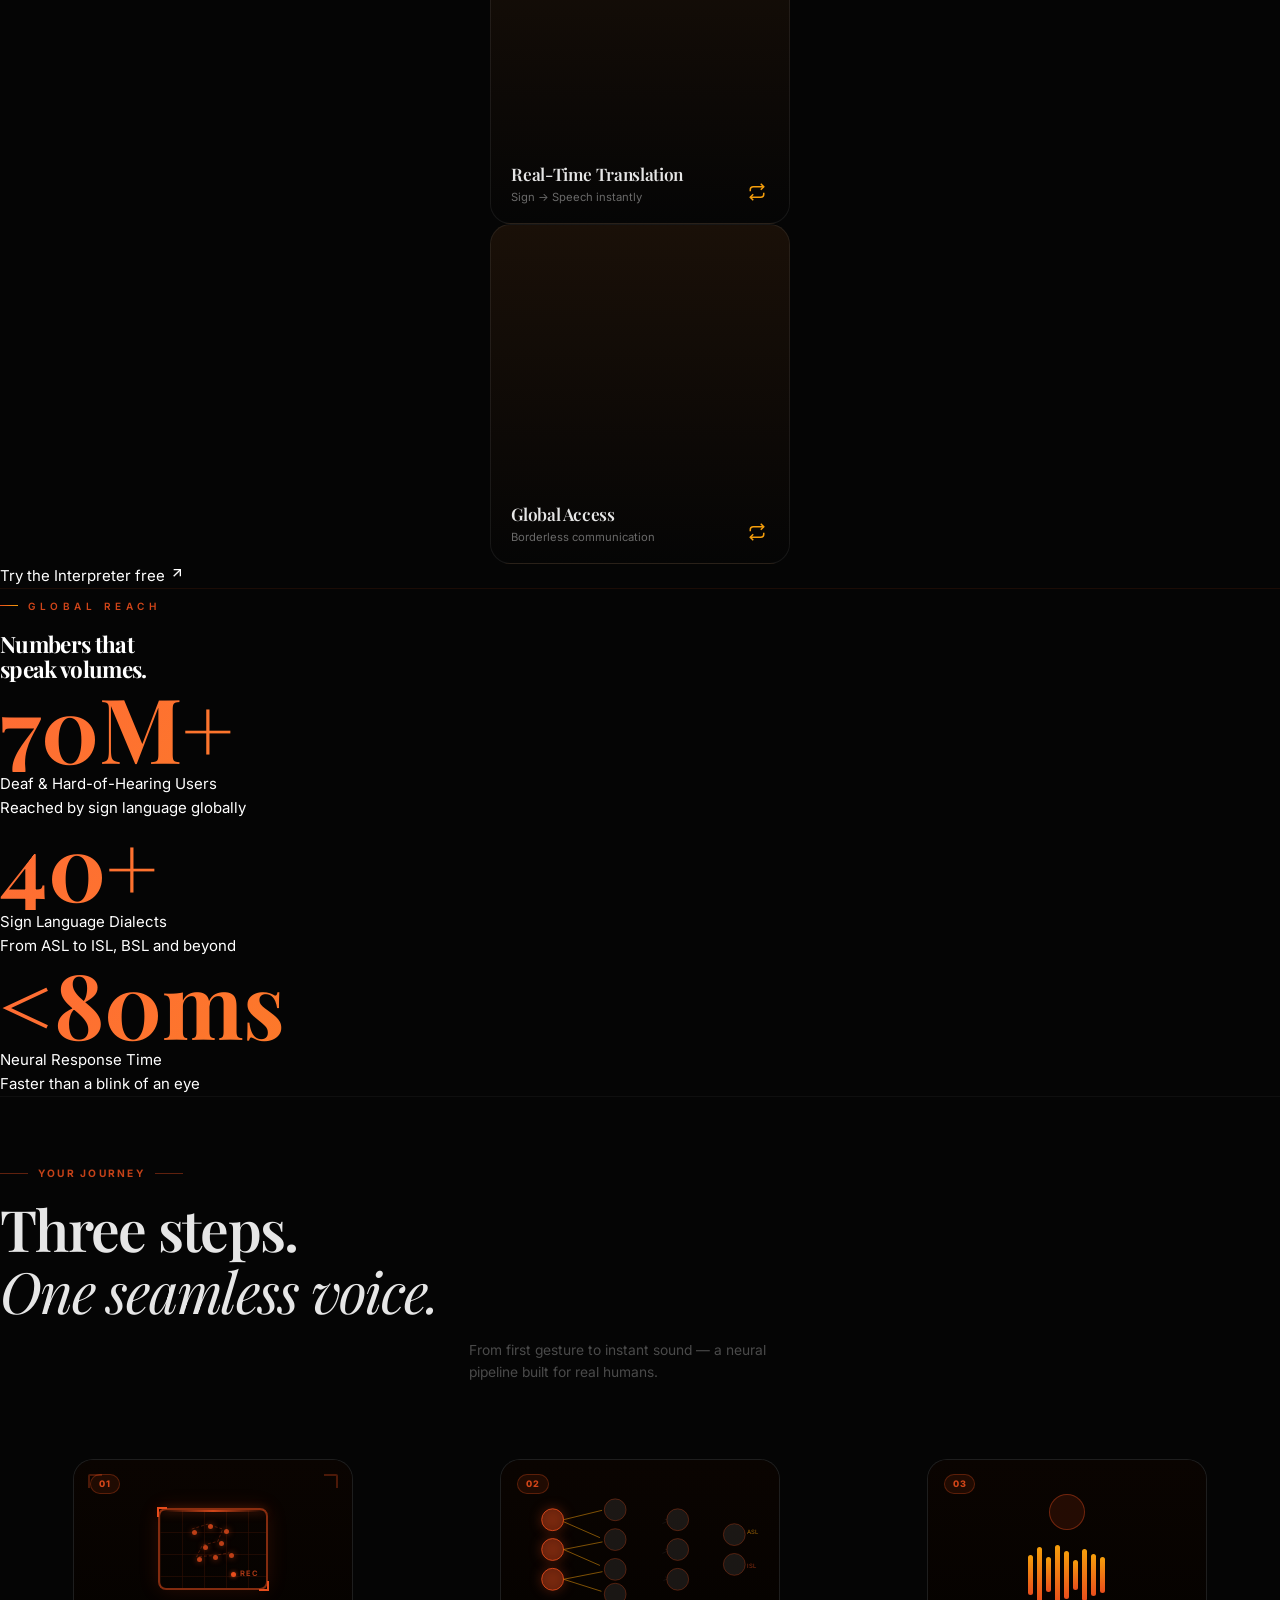
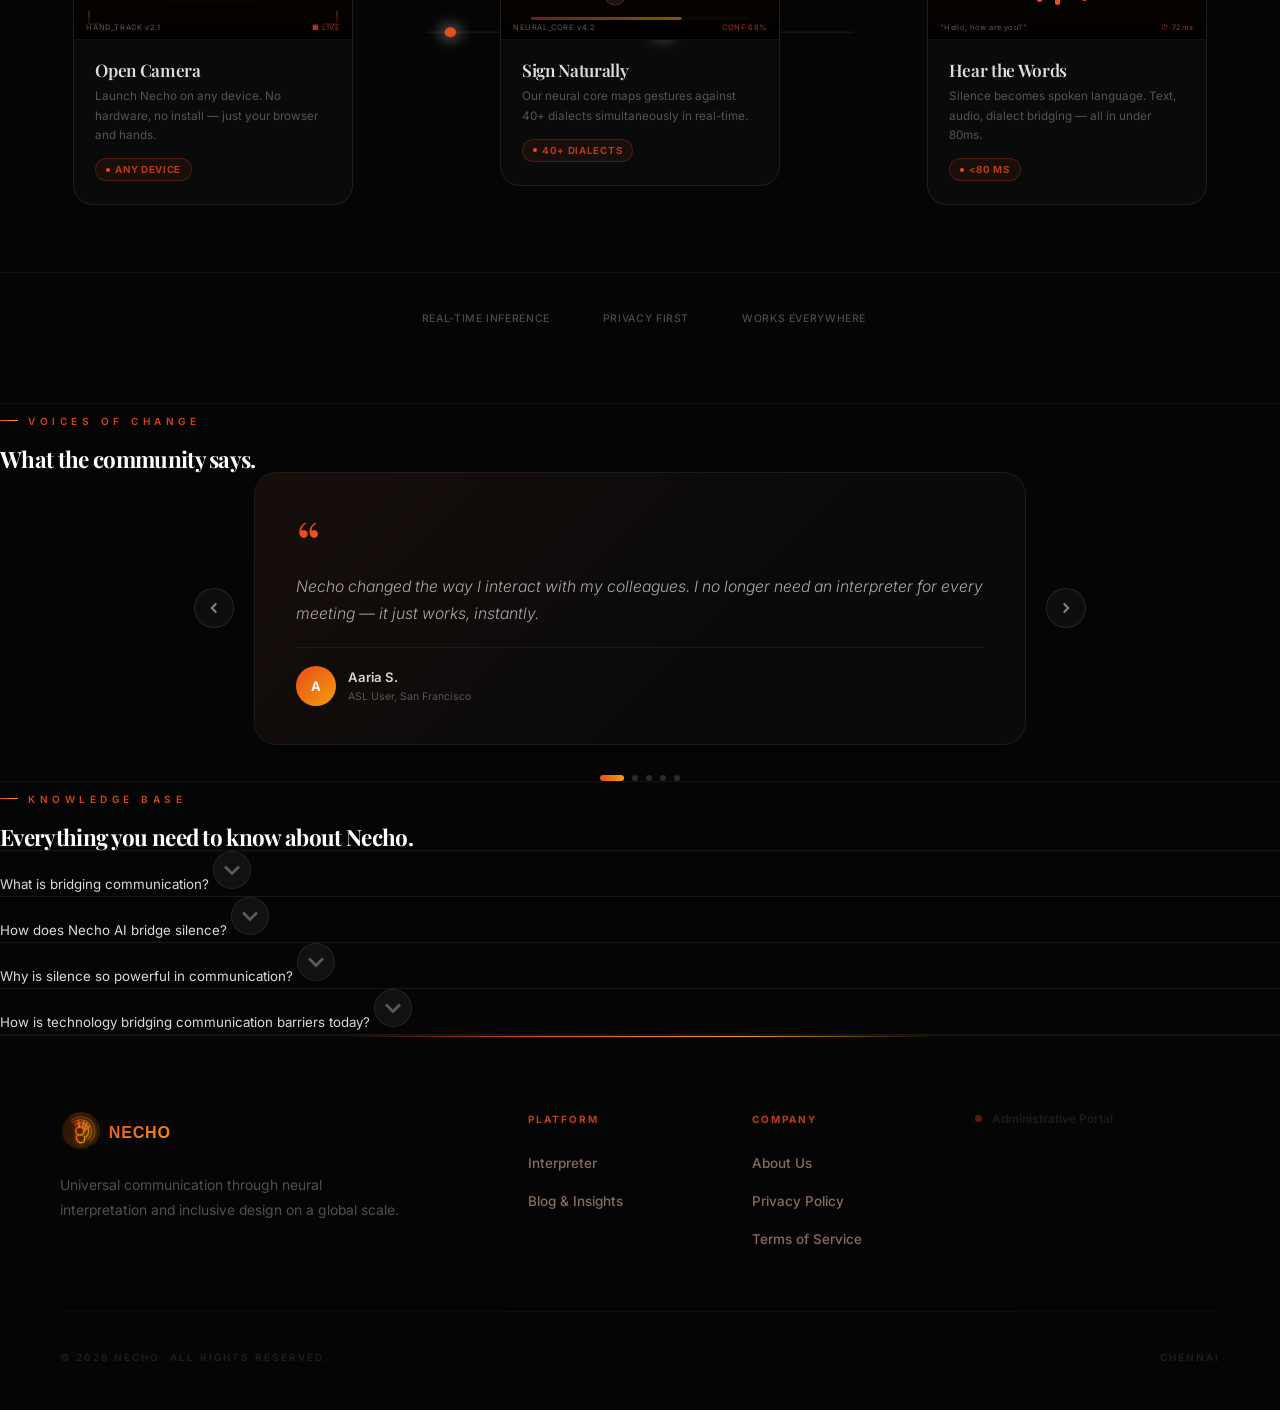
==== commit 349bc72a: "Initial commit — Necho with Firebase setup" ====
--- a/index.html
+++ b/index.html
@@ -1,192 +1,2810 @@
 <!DOCTYPE html>
-<html lang="en" data-page="">
+<html lang="en" data-page="" class="scroll-smooth">
+
 <head>
-  <meta charset="UTF-8"/>
-  <meta name="viewport" content="width=device-width,initial-scale=1.0"/>
+  <meta charset="UTF-8" />
+  <meta name="viewport" content="width=device-width,initial-scale=1.0" />
+  <meta name="google-site-verification" content="HWPAyhLb2quQJHJuG593aKJeXE1GcYlT0S8btp6L47c" />
   <title>Necho — Bridging Silence. Connecting Worlds.</title>
-  <meta name="description" content="Necho is the elite infrastructure for real-time sign language translation. Built with advanced neural cores to dissolve barriers and empower communication globally."/>
-  <link rel="stylesheet" href="style.css"/>
-  <link rel="stylesheet" href="home.css"/>
+  <meta name="description"
+    content="Elite real-time sign language translation — powered by neural AI. Zero barriers." />
+
+  <!-- Tailwind -->
+  <script src="https://cdn.tailwindcss.com"></script>
+  <!-- Iconify -->
+  <script src="https://code.iconify.design/iconify-icon/1.0.7/iconify-icon.min.js"></script>
+  <!-- Fonts -->
+  <link rel="preconnect" href="https://fonts.googleapis.com">
+  <link rel="preconnect" href="https://fonts.gstatic.com" crossorigin>
+  <link
+    href="https://fonts.googleapis.com/css2?family=Inter:wght@300;400;500;600&family=Playfair+Display:ital,wght@0,400;0,500;0,600;0,700;1,400&display=swap"
+    rel="stylesheet">
+
+  <!-- Necho shared styles (nav, footer, form, accessibility) -->
+  <link rel="stylesheet" href="style.css" />
+
+  <style>
+    /* ── Page-level variables override ─────────────────────── */
+    :root {
+      --bg: #050505;
+      --surface: #0f0a08;
+      --border: rgba(255, 255, 255, 0.07);
+      --accent: #e84d1c;
+      --accent2: #f59e0b;
+      --text: #fff5f0;
+      --muted: #8a6a5a;
+      --nav-bg: transparent;
+    }
+
+    body {
+      font-family: 'Inter', sans-serif;
+      background-color: #050505;
+      color: white;
+      overflow-x: hidden;
+    }
+
+    .font-serif {
+      font-family: 'Playfair Display', serif;
+    }
+
+    /* ── Noise overlay ────────────────────────────────────── */
+    .noise-overlay {
+      position: fixed;
+      inset: 0;
+      z-index: 5;
+      pointer-events: none;
+      opacity: 0.045;
+      mix-blend-mode: overlay;
+      background-image: url("https://grainy-gradients.vercel.app/noise.svg");
+    }
+
+    /* ── Reveal animation ─────────────────────────────────── */
+    .reveal {
+      opacity: 0;
+      transform: translate3d(0,20px,0);
+      will-change: opacity, transform;
+      transition: opacity 0.42s cubic-bezier(0.22, 1, 0.36, 1), transform 0.85s cubic-bezier(0.22, 1, 0.36, 1);
+    }
+
+    .reveal.active {
+      opacity: 1;
+      transform: translate3d(0,0,0);
+    }
+
+    /* ── Floating hand animations ─────────────────────────── */
+    @keyframes float-hand-left {
+
+      0%,
+      100% {
+        transform: translateY(0) rotate(0deg);
+      }
+
+      50% {
+        transform: translateY(-22px) rotate(2deg);
+      }
+    }
+
+    @keyframes float-hand-right {
+
+      0%,
+      100% {
+        transform: translateY(0) rotate(0deg);
+      }
+
+      50% {
+        transform: translateY(22px) rotate(-2deg);
+      }
+    }
+
+    .animate-float-left {
+      animation: float-hand-left 12s ease-in-out infinite;
+      will-change: transform;
+    }
+
+    .animate-float-right {
+      animation: float-hand-right 14s ease-in-out infinite;
+      will-change: transform;
+    }
+
+    /* ── Parallax cards ───────────────────────────────────── */
+    .parallax-card-up {
+      transform: translateY(var(--scroll-offset-up, 0px));
+    }
+
+    .parallax-card-down {
+      transform: translateY(var(--scroll-offset-down, 0px));
+    }
+
+    /* ── Shimmer text ─────────────────────────────────────── */
+    @keyframes shimmer {
+      from {
+        background-position: -200% center;
+      }
+
+      to {
+        background-position: 200% center;
+      }
+    }
+
+    /* ── Nav overrides (super-design style) ───────────────── */
+    #nav {
+      background: transparent !important;
+      border-bottom: none !important;
+      backdrop-filter: none;
+      transition: background 0.5s, border-color 0.5s, padding 0.4s;
+      padding: 2rem 3rem;
+      height: auto;
+    }
+
+    #nav.scrolled {
+      background: rgba(5, 5, 5, 0.85) !important;
+      backdrop-filter: blur(20px) !important;
+      border-bottom: 1px solid rgba(255, 255, 255, 0.05) !important;
+      padding: 1rem 3rem;
+    }
+
+    .nav-link {
+      color: rgba(255, 255, 255, 0.45);
+      letter-spacing: 0.06em;
+      font-size: 13px;
+      font-weight: 500;
+    }
+
+    .nav-link:hover {
+      color: white;
+    }
+
+    .nav-link.active {
+      color: white;
+    }
+
+    .nav-link.active::after {
+      background: linear-gradient(to right, #e84d1c, #f59e0b);
+    }
+
+    .logo-name {
+      font-family: 'Playfair Display', serif;
+      font-size: 20px;
+      font-weight: 700;
+      background: linear-gradient(135deg, #ff7043, #f59e0b);
+      -webkit-background-clip: text;
+      -webkit-text-fill-color: transparent;
+      background-clip: text;
+      letter-spacing: 0.02em;
+    }
+
+    .nav-auth {
+      background: rgba(255, 255, 255, 0.95) !important;
+      color: #050505 !important;
+      border-radius: 9999px !important;
+      font-size: 12px;
+      font-weight: 600;
+      letter-spacing: 0.1em;
+      box-shadow: none !important;
+      padding: 0 22px;
+      height: 40px;
+    }
+
+    .nav-auth:hover {
+      background: white !important;
+      transform: scale(1.04) !important;
+    }
+
+    .hamburger {
+      background: rgba(255, 255, 255, 0.05);
+      border-color: rgba(255, 255, 255, 0.1);
+    }
+
+    .lang-btn {
+      background: rgba(255, 255, 255, 0.04);
+      border-color: rgba(255, 255, 255, 0.1);
+    }
+
+    .acc-toggle {
+      background: rgba(255, 255, 255, 0.04);
+      border-color: rgba(255, 255, 255, 0.1);
+    }
+
+    /* ── Section label ────────────────────────────────────── */
+    .section-label {
+      display: inline-flex;
+      align-items: center;
+      gap: 10px;
+      font-size: 10px;
+      font-weight: 600;
+      text-transform: uppercase;
+      letter-spacing: 0.45em;
+      color: rgba(232, 77, 28, 0.9);
+      margin-bottom: 1.25rem;
+    }
+
+    .section-label::before {
+      content: '';
+      display: inline-block;
+      width: 18px;
+      height: 1px;
+      background: linear-gradient(to right, #e84d1c, #f59e0b);
+    }
+
+    /* ── Mobile menu overrides ────────────────────────────── */
+    #mob-menu {
+      background: rgba(5, 5, 5, 0.97);
+      backdrop-filter: blur(32px);
+    }
+
+    .mob-link {
+      color: rgba(255, 255, 255, 0.45);
+      font-family: 'Inter', sans-serif;
+      font-size: 1.25rem;
+    }
+
+    .mob-link:hover,
+    .mob-link.active {
+      color: white;
+    }
+
+    .mob-auth {
+      background: rgba(255, 255, 255, 0.95);
+      color: #050505;
+    }
+
+    /* ── Theme toggle ─────────────────────────────────────── */
+    #theme-btn {
+      background: rgba(17, 17, 17, 0.9);
+      border-color: rgba(255, 255, 255, 0.08);
+      color: #e84d1c;
+    }
+
+    /* ── FAQ accordion ────────────────────────────────────── */
+    .faq-item {
+      border-bottom: 1px solid rgba(255, 255, 255, 0.07);
+    }
+
+    .faq-item:first-of-type {
+      border-top: 1px solid rgba(255, 255, 255, 0.07);
+    }
+
+    .faq-q {
+      color: rgba(255, 255, 255, 0.85);
+      font-family: 'Inter', sans-serif;
+    }
+
+    .faq-q:hover {
+      color: #e84d1c;
+    }
+
+    .faq-chevron {
+      color: rgba(255, 255, 255, 0.3);
+      background: rgba(255, 255, 255, 0.05);
+      border: 1px solid rgba(255, 255, 255, 0.08);
+      border-radius: 50%;
+      padding: 4px;
+      width: 28px;
+      height: 28px;
+      box-sizing: content-box;
+      transition: transform 0.35s cubic-bezier(0.16, 1, 0.3, 1);
+      flex-shrink: 0;
+    }
+
+    .faq-item.open .faq-chevron {
+      transform: rotate(180deg);
+      color: #e84d1c;
+      border-color: rgba(232, 77, 28, 0.5);
+      background: rgba(232, 77, 28, 0.1);
+    }
+
+    .faq-a {
+      overflow: hidden;
+      max-height: 0;
+      padding-bottom: 0;
+      padding-right: 3rem;
+      color: rgba(255, 255, 255, 0.45);
+      font-family: 'Inter', sans-serif;
+      font-size: 1rem;
+      font-weight: 400;
+      line-height: 1.8;
+      transition: max-height 0.4s cubic-bezier(0.16, 1, 0.3, 1),
+                  padding-bottom 0.4s cubic-bezier(0.16, 1, 0.3, 1),
+                  opacity 0.3s ease;
+      opacity: 0;
+    }
+
+    .faq-item.open .faq-a {
+      max-height: 600px;
+      padding-bottom: 1.75rem;
+      opacity: 1;
+    }
+
+    /* ── CTA btn ──────────────────────────────────────────── */
+    .btn-red {
+      background: linear-gradient(135deg, #e84d1c, #f59e0b) !important;
+      color: white !important;
+      border-radius: 9999px !important;
+      box-shadow: 0 0 50px rgba(232, 77, 28, 0.4) !important;
+      font-size: 13px;
+      font-weight: 600;
+      letter-spacing: 0.1em;
+    }
+
+    .btn-red:hover {
+      opacity: 0.9;
+      transform: scale(1.04) translateY(-2px) !important;
+      box-shadow: 0 0 70px rgba(232, 77, 28, 0.6) !important;
+    }
+
+    /* ── Footer overrides ─────────────────────────────────── */
+    footer {
+      background: #050505 !important;
+      border-color: rgba(255, 255, 255, 0.05) !important;
+      padding: 5rem 4rem 3rem;
+    }
+
+    .footer-col-h {
+      color: rgba(232, 77, 28, 0.8) !important;
+    }
+
+    .footer-lnk:hover {
+      color: white !important;
+    }
+
+    .footer-desc {
+      color: rgba(255, 255, 255, 0.3) !important;
+    }
+
+    .footer-ver {
+      color: rgba(232, 77, 28, 0.7) !important;
+      border-color: rgba(232, 77, 28, 0.2) !important;
+      background: rgba(232, 77, 28, 0.05) !important;
+    }
+
+    .footer-admin {
+      color: rgba(255, 255, 255, 0.25) !important;
+    }
+
+    .footer-admin-dot {
+      background: #e84d1c !important;
+    }
+
+    .footer-bottom {
+      color: rgba(255, 255, 255, 0.2) !important;
+      border-color: rgba(255, 255, 255, 0.05) !important;
+    }
+
+    /* ── Accessibility panel ──────────────────────────────── */
+    .acc-panel {
+      background: #111;
+      border-color: rgba(255, 255, 255, 0.08);
+    }
+
+    .acc-opt {
+      border-color: rgba(255, 255, 255, 0.07);
+      color: rgba(255, 255, 255, 0.4);
+    }
+
+    .acc-opt:hover {
+      border-color: rgba(232, 77, 28, 0.5);
+      color: white;
+    }
+
+    .acc-opt.on {
+      border-color: #e84d1c;
+      color: white;
+      background: rgba(232, 77, 28, 0.1);
+    }
+
+    .acc-dot {
+      border-color: rgba(255, 255, 255, 0.15);
+    }
+
+    .acc-opt.on .acc-dot {
+      background: #e84d1c;
+      border-color: #e84d1c;
+    }
+
+    /* ── New sections ─────────────────────────────────────── */
+    .impact-num {
+      font-family: 'Playfair Display', serif;
+      font-size: clamp(3rem, 8vw, 6rem);
+      font-weight: 700;
+      line-height: 1;
+      background: linear-gradient(135deg, #ff6b35, #f59e0b);
+      -webkit-background-clip: text;
+      -webkit-text-fill-color: transparent;
+      background-clip: text;
+    }
+
+    .process-step-num {
+      font-family: 'Playfair Display', serif;
+      font-size: 4rem;
+      font-weight: 700;
+      line-height: 1;
+      color: rgba(232, 77, 28, 0.15);
+      position: absolute;
+      top: -1rem;
+      right: 1.5rem;
+    }
+
+    .testimonial-card {
+      background: rgba(255, 255, 255, 0.03);
+      border: 1px solid rgba(255, 255, 255, 0.07);
+      border-radius: 1.5rem;
+      padding: 2rem;
+      transition: border-color 0.4s ease, transform 0.4s ease;
+    }
+
+    .testimonial-card:hover {
+      border-color: rgba(232, 77, 28, 0.3);
+      transform: translateY(-4px);
+    }
+
+    .quote-mark {
+      font-family: 'Playfair Display', serif;
+      font-size: 5rem;
+      line-height: 0.5;
+      color: rgba(232, 77, 28, 0.25);
+      display: block;
+      margin-bottom: 0.5rem;
+    }
+
+    /* ── Hand container (for scroll convergence) ──────────── */
+    #hand-left-wrap,
+    #hand-right-wrap {
+      transition: none;
+      will-change: transform;
+    }
+
+    /* ── Light mode overrides for page-specific styles ──────── */
+    html.light #nav {
+      background: rgba(255,248,242,0.92) !important;
+      border-bottom: 1px solid rgba(30,15,5,0.08) !important;
+    }
+
+    html.light #nav.scrolled {
+      background: rgba(255,248,242,0.97) !important;
+      backdrop-filter: blur(20px) !important;
+      border-bottom: 1px solid rgba(30,15,5,0.1) !important;
+    }
+
+    html.light .nav-link {
+      color: rgba(30,15,5,0.45) !important;
+    }
+
+    html.light .nav-link:hover,
+    html.light .nav-link.active {
+      color: #1a0f08 !important;
+    }
+
+    html.light #mob-menu {
+      background: rgba(253,248,243,0.98) !important;
+    }
+
+    html.light .mob-link {
+      color: rgba(30,15,5,0.45) !important;
+    }
+
+    html.light .mob-link:hover,
+    html.light .mob-link.active {
+      color: #1a0f08 !important;
+    }
+
+    html.light .faq-item {
+      border-color: rgba(30,15,5,0.1) !important;
+    }
+
+    html.light .faq-q {
+      color: #1a0f08 !important;
+    }
+
+    html.light .faq-chevron {
+      color: rgba(30,15,5,0.4) !important;
+      background: rgba(30,15,5,0.04) !important;
+      border-color: rgba(30,15,5,0.1) !important;
+    }
+
+    html.light .faq-a {
+      color: rgba(30,15,5,0.6) !important;
+    }
+
+    html.light footer {
+      background: #ffede0 !important;
+      border-color: rgba(30,15,5,0.1) !important;
+    }
+
+    html.light .footer-desc   { color: rgba(30,15,5,0.45) !important; }
+    html.light .footer-admin  { color: rgba(30,15,5,0.35) !important; }
+    html.light .footer-bottom {
+      color: rgba(30,15,5,0.35) !important;
+      border-color: rgba(30,15,5,0.08) !important;
+    }
+
+    html.light .acc-panel {
+      background: #fff4ec !important;
+      border-color: rgba(30,15,5,0.1) !important;
+    }
+
+    html.light .acc-opt {
+      border-color: rgba(30,15,5,0.1) !important;
+      color: rgba(30,15,5,0.5) !important;
+    }
+
+    html.light .acc-dot {
+      border-color: rgba(30,15,5,0.2) !important;
+    }
+
+    html.light #theme-btn {
+      background: #fff4ec !important;
+      border-color: rgba(30,15,5,0.1) !important;
+    }
+  </style>
 </head>
+
 <body data-page="home">
 
-<!-- ===== NAV ===== -->
-<nav id="nav">
-  <div class="nav-inner">
-    <a class="nav-logo" href="index.html">
-      <img class="nav-logo-img" src="logo.svg" alt="Necho"/>
-      <span class="logo-name">NECHO</span>
-    </a>
-    <div class="nav-links">
-      <a class="nav-link active" data-page="home"        href="index.html">HOME</a>
-      <a class="nav-link"        data-page="interpreter" href="interpreter.html">INTERPRETER</a>
-      <a class="nav-link"        data-page="about"       href="about.html">ABOUT US</a>
-      <a class="nav-link"        data-page="blog"        href="blog.html">BLOG</a>
+  <!-- Noise overlay -->
+  <div class="noise-overlay"></div>
+
+  <!-- ===== NAV ===== -->
+  <nav id="nav">
+    <div class="nav-inner">
+      <a class="nav-logo" href="index.html">
+        <img class="nav-logo-img" src="logo.svg" alt="Necho" style="height:38px;" />
+      </a>
+      <div class="nav-links">
+        <a class="nav-link active" data-page="home" href="index.html">Home</a>
+        <a class="nav-link" data-page="interpreter" href="interpreter.html">Interpreter</a>
+        <a class="nav-link" data-page="about" href="about.html">About Us</a>
+        <a class="nav-link" data-page="blog" href="blog.html">Blog</a>
+      </div>
+      <div class="nav-actions">
+        <div class="lang-wrap">
+          <div class="lang-btn">
+            <span id="lang-label">ENGLISH</span>
+            <svg width="12" height="12" fill="none" stroke="currentColor" stroke-width="2.5" viewBox="0 0 24 24">
+              <polyline points="6 9 12 15 18 9" />
+            </svg>
+          </div>
+          <select id="lang-select" class="lang-select" onchange="changeLanguage(this.value)">
+            <option value="en">English</option>
+            <option value="hi">Hindi</option>
+            <option value="ta">Tamil</option>
+            <option value="te">Telugu</option>
+            <option value="kn">Kannada</option>
+            <option value="ml">Malayalam</option>
+            <option value="mr">Marathi</option>
+            <option value="gu">Gujarati</option>
+          </select>
+        </div>
+        <div class="acc-wrap">
+          <button class="acc-toggle" onclick="toggleAccPanel()" aria-label="Accessibility">
+            <svg width="18" height="18" fill="none" stroke="currentColor" stroke-width="2" viewBox="0 0 24 24">
+              <circle cx="12" cy="4" r="1" />
+              <path d="M6.2 8.5a10 10 0 0 1 11.6 0M12 6v5m0 0l-3 5m3-5l3 5" />
+            </svg>
+          </button>
+          <div id="acc-panel" class="acc-panel">
+            <div class="acc-panel-head">
+              <span class="acc-panel-title">Inclusive Settings</span>
+              <button class="acc-x" onclick="toggleAccPanel()"><svg width="16" height="16" fill="none"
+                  stroke="currentColor" stroke-width="2" viewBox="0 0 24 24">
+                  <line x1="18" y1="6" x2="6" y2="18" />
+                  <line x1="6" y1="6" x2="18" y2="18" />
+                </svg></button>
+            </div>
+            <button id="acc-gray" class="acc-opt" onclick="toggleAcc('gray')">Grayscale<div class="acc-dot"></div>
+            </button>
+            <button id="acc-contrast" class="acc-opt" onclick="toggleAcc('contrast')">High Contrast<div class="acc-dot">
+              </div></button>
+            <button id="acc-motion" class="acc-opt" onclick="toggleAcc('motion')">Reduced Motion<div class="acc-dot">
+              </div></button>
+            <button id="acc-lineh" class="acc-opt" onclick="toggleAcc('lineh')">Relaxed Spacing<div class="acc-dot">
+              </div></button>
+            <button id="acc-wordsp" class="acc-opt" onclick="toggleAcc('wordsp')">Word Spacing<div class="acc-dot">
+              </div></button>
+          </div>
+        </div>
+        <a id="nav-signin" class="nav-auth" href="signin.html">Sign In</a>
+        <button id="nav-signout" class="nav-auth" onclick="logout()" style="display:none">Sign Out</button>
+        <button class="hamburger" onclick="toggleMob()">
+          <svg width="22" height="22" fill="none" stroke="currentColor" stroke-width="2" viewBox="0 0 24 24">
+            <line x1="3" y1="12" x2="21" y2="12" />
+            <line x1="3" y1="6" x2="21" y2="6" />
+            <line x1="3" y1="18" x2="21" y2="18" />
+          </svg>
+        </button>
+      </div>
     </div>
-    <div class="nav-actions">
-      <div class="lang-wrap">
-        <div class="lang-btn">
-          <span id="lang-label">ENGLISH</span>
-          <svg width="14" height="14" fill="none" stroke="currentColor" stroke-width="2.5" viewBox="0 0 24 24"><polyline points="6 9 12 15 18 9"/></svg>
+  </nav>
+
+  <!-- ===== MOBILE MENU ===== -->
+  <div id="mob-menu">
+    <button class="mob-close" onclick="toggleMob()"><svg width="30" height="30" fill="none" stroke="white"
+        stroke-width="2" viewBox="0 0 24 24">
+        <line x1="18" y1="6" x2="6" y2="18" />
+        <line x1="6" y1="6" x2="18" y2="18" />
+      </svg></button>
+    <a class="mob-link active" data-page="home" href="index.html">Home</a>
+    <a class="mob-link" data-page="interpreter" href="interpreter.html">Interpreter</a>
+    <a class="mob-link" data-page="about" href="about.html">About Us</a>
+    <a class="mob-link" data-page="blog" href="blog.html">Blog</a>
+    <a id="mob-signin" class="mob-auth" href="signin.html">Sign In</a>
+    <button id="mob-signout" class="mob-auth" onclick="logout()" style="display:none">Sign Out</button>
+  </div>
+
+  <!-- ===== MAIN ===== -->
+  <main>
+
+    <!-- ══ HERO ══════════════════════════════════════════════════ -->
+    <section class="relative min-h-screen flex items-center justify-center overflow-hidden pt-32 pb-20 bg-[#050505]">
+
+      <!-- Atmospheric background -->
+      <div class="absolute inset-0 z-0 pointer-events-none select-none">
+        <div class="absolute top-0 left-0 w-full h-full opacity-60 mix-blend-screen">
+          <img src="https://framerusercontent.com/images/9zvwRJAavKKacVyhFCwHyXW1U.png?width=1536&height=1024" alt=""
+            class="w-full h-full object-cover object-center opacity-80">
         </div>
-        <select id="lang-select" class="lang-select" onchange="changeLanguage(this.value)">
-          <option value="en">English</option><option value="hi">Hindi</option>
-          <option value="ta">Tamil</option><option value="te">Telugu</option>
-          <option value="kn">Kannada</option><option value="ml">Malayalam</option>
-          <option value="mr">Marathi</option><option value="gu">Gujarati</option>
-        </select>
+        <div class="absolute inset-0 bg-gradient-to-b from-transparent via-transparent to-[#050505] z-10"></div>
       </div>
-      <div class="acc-wrap">
-        <button class="acc-toggle" onclick="toggleAccPanel()" aria-label="Accessibility">
-          <svg width="20" height="20" fill="none" stroke="currentColor" stroke-width="2" viewBox="0 0 24 24"><circle cx="12" cy="4" r="1"/><path d="M6.2 8.5a10 10 0 0 1 11.6 0M12 6v5m0 0l-3 5m3-5l3 5"/></svg>
-        </button>
-        <div id="acc-panel" class="acc-panel">
-          <div class="acc-panel-head">
-            <span class="acc-panel-title">Inclusive Settings</span>
-            <button class="acc-x" onclick="toggleAccPanel()"><svg width="16" height="16" fill="none" stroke="currentColor" stroke-width="2" viewBox="0 0 24 24"><line x1="18" y1="6" x2="6" y2="18"/><line x1="6" y1="6" x2="18" y2="18"/></svg></button>
+
+      <!-- Floating hand — left (signing hand, perfect for Necho) -->
+      <div id="hand-left-wrap"
+        class="absolute -left-[10%] top-[-10%] md:left-[-5%] md:top-[-15%] w-[50vw] md:w-[38vw] max-w-[760px] z-10 pointer-events-none mix-blend-hard-light opacity-80 animate-float-left">
+        <img src="https://framerusercontent.com/images/KNhiA5A2ykNYqNkj04Hk6BVg5A.png?width=1540&height=1320"
+          alt="Hand signing" class="w-full h-auto object-contain">
+      </div>
+
+      <!-- Floating hand — right -->
+      <div id="hand-right-wrap"
+        class="absolute -right-[10%] bottom-[-10%] md:right-[-5%] md:bottom-[-5%] w-[45vw] md:w-[33vw] max-w-[680px] z-10 pointer-events-none mix-blend-hard-light opacity-80 animate-float-right">
+        <img src="https://hmidvlypfhbjefhcwwkt.supabase.co/storage/v1/object/public/images/d1c39160-75d0-407e-ad0e-d83bebb1278d/21c6392d-c1b4-49ae-af47-0f941ca247a3.png?width=1542&height=1002"
+          alt="Hand receiving" class="w-full h-auto object-contain">
+      </div>
+
+      <!-- Hero content -->
+      <div class="container mx-auto px-6 relative z-20 text-center flex flex-col items-center justify-center">
+        <div id="hero-content-wrapper" class="max-w-4xl mx-auto flex flex-col items-center gap-6">
+
+          <div class="reveal">
+            <div
+              class="inline-flex items-center gap-3 px-5 py-2 rounded-full border border-orange-900/30 bg-orange-950/20 backdrop-blur-sm text-[10px] font-semibold uppercase tracking-[0.4em] text-orange-300 mb-2">
+              <span class="w-1.5 h-1.5 rounded-full bg-orange-400 animate-pulse"></span>
+              Universal AI Translation Protocol
+            </div>
           </div>
-          <button id="acc-gray"     class="acc-opt" onclick="toggleAcc('gray')">Grayscale<div class="acc-dot"></div></button>
-          <button id="acc-contrast" class="acc-opt" onclick="toggleAcc('contrast')">High Contrast<div class="acc-dot"></div></button>
-          <button id="acc-motion"   class="acc-opt" onclick="toggleAcc('motion')">Reduced Motion<div class="acc-dot"></div></button>
-          <button id="acc-lineh"    class="acc-opt" onclick="toggleAcc('lineh')">Relaxed Spacing<div class="acc-dot"></div></button>
-          <button id="acc-wordsp"   class="acc-opt" onclick="toggleAcc('wordsp')">Word Spacing<div class="acc-dot"></div></button>
+
+          <div class="reveal" style="transition-delay:100ms">
+            <h1
+              class="font-serif text-5xl md:text-7xl font-medium leading-[1.05] tracking-tight text-[#ffe0e0] mix-blend-overlay"
+              style="text-shadow: 0 0 40px rgba(255,255,255,0.5);">
+              Bridging Silence.<br />
+              <span class="italic font-light">Connecting Worlds.</span>
+            </h1>
+          </div>
+
+          <div class="reveal" style="transition-delay:220ms">
+            <p class="text-base md:text-lg text-[#ffe0e0]/80 max-w-xl mx-auto font-light tracking-wide leading-relaxed mix-blend-overlay"
+              style="text-shadow: 0 0 20px rgba(255,255,255,0.4);">
+              Elite real-time sign language translation powered by neural AI. Zero barriers.
+            </p>
+          </div>
+
+          <div class="reveal flex flex-col items-center gap-5" style="transition-delay:380ms">
+            <a href="signup.html"
+              class="relative group inline-flex items-center gap-3 px-8 py-3.5 rounded-full font-semibold text-sm tracking-wide text-white"
+              style="background: linear-gradient(135deg,#e84d1c,#f59e0b); box-shadow: 0 0 60px rgba(232,77,28,0.45);">
+              <span
+                class="absolute inset-0 rounded-full bg-white/10 opacity-0 group-hover:opacity-100 transition-opacity duration-300"></span>
+              <span class="relative">Get Started Free</span>
+              <span class="relative transition-transform duration-200 group-hover:translate-x-1">→</span>
+            </a>
+
+            <!-- Stats row -->
+            <div class="flex flex-wrap justify-center items-center gap-8 mt-4 text-center">
+              <div class="flex flex-col items-center gap-0.5">
+                <span class="font-serif text-2xl font-semibold text-white/90">70M+</span>
+                <span class="text-[9px] uppercase tracking-[0.3em] text-white/35 font-medium">Users Reached</span>
+              </div>
+              <div class="w-px h-8 bg-white/10"></div>
+              <div class="flex flex-col items-center gap-0.5">
+                <span class="font-serif text-2xl font-semibold text-white/90">40+</span>
+                <span class="text-[9px] uppercase tracking-[0.3em] text-white/35 font-medium">Sign Dialects</span>
+              </div>
+              <div class="w-px h-8 bg-white/10"></div>
+              <div class="flex flex-col items-center gap-0.5">
+                <span class="font-serif text-2xl font-semibold text-white/90">&lt;80ms</span>
+                <span class="text-[9px] uppercase tracking-[0.3em] text-white/35 font-medium">Response Time</span>
+              </div>
+            </div>
+
+            <div class="flex items-center gap-4 text-[10px] text-white/30 uppercase tracking-[0.25em] mt-4 font-mono">
+              <span id="current-time">--:-- --</span>
+              <span class="w-px h-3 bg-white/15"></span>
+              <span>Live System</span>
+            </div>
+          </div>
         </div>
       </div>
-      <a id="nav-signin"  class="nav-auth" href="signin.html">SIGN IN</a>
-      <button id="nav-signout" class="nav-auth" onclick="logout()" style="display:none">SIGN OUT</button>
-      <button class="hamburger" onclick="toggleMob()">
-        <svg width="24" height="24" fill="none" stroke="currentColor" stroke-width="2" viewBox="0 0 24 24"><line x1="3" y1="12" x2="21" y2="12"/><line x1="3" y1="6" x2="21" y2="6"/><line x1="3" y1="18" x2="21" y2="18"/></svg>
-      </button>
-    </div>
-  </div>
-</nav>
-
-<!-- ===== MOBILE MENU ===== -->
-<div id="mob-menu">
-  <button class="mob-close" onclick="toggleMob()"><svg width="32" height="32" fill="none" stroke="white" stroke-width="2" viewBox="0 0 24 24"><line x1="18" y1="6" x2="6" y2="18"/><line x1="6" y1="6" x2="18" y2="18"/></svg></button>
-  <a class="mob-link active" data-page="home"        href="index.html">HOME</a>
-  <a class="mob-link"        data-page="interpreter" href="interpreter.html">INTERPRETER</a>
-  <a class="mob-link"        data-page="about"       href="about.html">ABOUT US</a>
-  <a class="mob-link"        data-page="blog"        href="blog.html">BLOG</a>
-  <a id="mob-signin"  class="mob-auth" href="signin.html">SIGN IN</a>
-  <button id="mob-signout" class="mob-auth" onclick="logout()" style="display:none">SIGN OUT</button>
-</div>
-
-<!-- ===== MAIN ===== -->
-<main>
-
-  <!-- Hero -->
-  <section class="hero">
-    <div class="waves"><div class="wave wave-1"></div><div class="wave wave-2"></div></div>
-    <div class="hero-content fade-up">
-      <div class="hero-badge">Universal AI Translation Protocol</div>
-      <h1 class="hero-h1">Bridging Silence.<span>Connecting Worlds.</span></h1>
-      <p class="hero-p">Necho is the elite infrastructure for real-time sign language translation. Built with advanced neural cores to dissolve barriers and empower communication globally.</p>
-      <a class="hero-cta" href="signup.html">
-        <span>Get Started Free</span>
-        <span class="hero-arrow">→</span>
-      </a>
-    </div>
-  </section>
-
-  <!-- Narrative -->
-  <section class="narrative">
-    <div class="narrative-inner">
-      <div class="narrative-text">
-        <div class="section-label">The Human Connection</div>
-        <h2 class="narrative-h2">A fundamental human right to expression.</h2>
-        <p class="narrative-p">Over 70 million individuals depend on sign language as their primary mode of interaction. Necho AI is the bridge that turns silence into connection, providing a voice where there was previously a language barrier. Our real-time translator ensures that no conversation is ever lost.</p>
+    </section>
+
+    <!-- ══ MISSION ════════════════════════════════════════════════ -->
+    <section id="expertise" class="py-16 relative bg-[#050505]" style="border-top: 1px solid rgba(255,255,255,0.04);">
+      <div class="container mx-auto px-6">
+
+        <!-- 2-col split: text left, Spline right -->
+        <div class="grid grid-cols-1 lg:grid-cols-2 gap-16 lg:gap-24 items-center max-w-7xl mx-auto">
+
+          <!-- LEFT — text -->
+          <div class="reveal flex flex-col gap-8">
+            <div class="section-label">The Human Connection</div>
+
+            <h2 class="font-serif text-4xl md:text-5xl lg:text-6xl leading-[1.05] text-white/90">
+              A fundamental<br />human right<br />
+              <span class="italic font-light"
+                style="background: linear-gradient(135deg,#ff6b35,#f59e0b); -webkit-background-clip:text; -webkit-text-fill-color:transparent; background-clip:text;">to
+                expression.</span>
+            </h2>
+
+            <p class="text-lg text-white/35 leading-relaxed font-light max-w-md">
+              Over 70 million individuals depend on sign language as their primary mode of interaction.
+              Necho gives every conversation a voice — no barriers, no wait, no loss.
+            </p>
+
+            <!-- Language trust row -->
+            <div class="flex flex-wrap items-center gap-6 pt-4">
+              <span
+                class="font-semibold text-sm tracking-[0.35em] text-white/20 hover:text-white/50 transition-colors duration-500 cursor-default">ASL</span>
+              <div class="w-px h-4 bg-white/10"></div>
+              <span
+                class="font-semibold text-sm tracking-[0.35em] text-white/20 hover:text-white/50 transition-colors duration-500 cursor-default">BSL</span>
+              <div class="w-px h-4 bg-white/10"></div>
+              <span
+                class="font-semibold text-sm tracking-[0.35em] text-white/20 hover:text-white/50 transition-colors duration-500 cursor-default">ISL</span>
+              <div class="w-px h-4 bg-white/10"></div>
+              <span
+                class="font-semibold text-sm tracking-[0.35em] text-white/20 hover:text-white/50 transition-colors duration-500 cursor-default">+
+                37 more</span>
+            </div>
+
+            <a href="interpreter.html"
+              class="self-start inline-flex items-center gap-3 px-7 py-3.5 rounded-full text-sm font-semibold text-white border border-white/10 hover:border-orange-600/40 hover:bg-orange-950/20 transition-all duration-300">
+              Try the Interpreter
+              <svg width="14" height="14" viewBox="0 0 24 24" fill="none" stroke="currentColor" stroke-width="2.5">
+                <line x1="7" y1="17" x2="17" y2="7" />
+                <polyline points="7 7 17 7 17 17" />
+              </svg>
+            </a>
+          </div>
+
+          <!-- RIGHT — Spline 3D scene -->
+          <div class="reveal relative" style="transition-delay: 150ms;">
+            <!-- Card frame -->
+            <div class="relative rounded-3xl overflow-hidden" style="height: 520px; background: #0a0502;">
+
+              <!-- Subtle ambient glow -->
+              <div class="absolute inset-0 pointer-events-none"
+                style="background: radial-gradient(ellipse 70% 60% at 60% 40%, rgba(232,77,28,0.07) 0%, transparent 70%);">
+              </div>
+
+              <!-- Spline canvas -->
+              <canvas id="spline-canvas" class="w-full h-full block"></canvas>
+
+              <!-- Loading state -->
+              <div id="spline-loader" class="absolute inset-0 flex items-center justify-center">
+                <div
+                  style="width:32px;height:32px;border:2px solid rgba(255,255,255,0.08);border-top-color:#e84d1c;border-radius:50%;animation:spin 0.8s linear infinite;">
+                </div>
+              </div>
+
+              <!-- Bottom label -->
+              <div class="absolute bottom-4 left-5 flex items-center gap-2 pointer-events-none">
+                <div class="w-1.5 h-1.5 rounded-full bg-orange-400 animate-pulse"></div>
+                <span class="text-[9px] uppercase tracking-[0.35em] text-white/25 font-medium">Interactive · Drag to
+                  explore</span>
+              </div>
+            </div>
+          </div>
+
+        </div><!-- /grid -->
       </div>
-      <div class="narrative-img-wrap">
-        <img src="https://images.unsplash.com/photo-1573164713714-d95e436ab8d6?q=80&w=1469&auto=format&fit=crop" alt="Person using laptop for sign language communication" class="reveal"/>
-        <div class="narrative-overlay"></div>
+
+      <style>
+        @keyframes spin {
+          to {
+            transform: rotate(360deg);
+          }
+        }
+      </style>
+
+      <!-- Spline runtime via ESM CDN — no npm build needed -->
+      <script type="module">
+        import { Application } from 'https://unpkg.com/@splinetool/runtime@1.9.28/build/runtime.js';
+        const canvas = document.getElementById('spline-canvas');
+        const loader = document.getElementById('spline-loader');
+        const app = new Application(canvas);
+        app.load('https://prod.spline.design/kZDDjO5HuC9GJUM2/scene.splinecode')
+          .then(() => { if (loader) loader.style.display = 'none'; })
+          .catch(() => { if (loader) loader.style.display = 'none'; });
+      </script>
+
+    </section>
+
+    <!-- ══ FLIP CARDS ════════════════════════════════════════════ -->
+    <section id="works" class="py-20 relative overflow-hidden bg-[#050505]">
+      <!-- dot pattern -->
+      <div class="absolute inset-0 opacity-[0.05] pointer-events-none"
+        style="background-image: radial-gradient(circle, rgba(232,77,28,0.6) 1px, transparent 1px); background-size: 44px 44px;">
       </div>
-    </div>
-  </section>
-
-  <!-- FAQ -->
-  <section class="faq-section">
-    <div class="faq-inner">
-      <div class="faq-head">
-        <div class="section-label">Knowledge Base</div>
-        <h2 class="faq-h2">Everything you need to know about Necho.</h2>
-      </div>
-      <div class="faq-list">
-        <div class="faq-item">
-          <button class="faq-q" onclick="toggleFaq(this)">What is bridging communication?<svg class="faq-chevron" width="24" height="24" fill="none" stroke="currentColor" stroke-width="2.5" viewBox="0 0 24 24"><polyline points="6 9 12 15 18 9"/></svg></button>
-          <div class="faq-a">Bridging communication is the act of facilitating a meaningful exchange between people who do not share the same language or medium of expression. At Necho, we bridge communication by using AI to translate complex sign language into spoken text instantly.</div>
+
+      <style>
+        /* ── KokonutUI Flip Cards ──────────────────────────────── */
+        .flip-scene {
+          perspective: 2000px;
+          height: 340px;
+          width: 100%;
+          max-width: 300px;
+          margin: 0 auto;
+        }
+
+        .flip-inner {
+          position: relative;
+          width: 100%;
+          height: 100%;
+          transform-style: preserve-3d;
+          transition: transform 0.7s cubic-bezier(0.4, 0, 0.2, 1);
+        }
+
+        .flip-scene:hover .flip-inner {
+          transform: rotateY(180deg);
+        }
+
+        .flip-front,
+        .flip-back {
+          position: absolute;
+          inset: 0;
+          backface-visibility: hidden;
+          border-radius: 1.35rem;
+          overflow: hidden;
+        }
+
+        /* Front face */
+        .flip-front {
+          background: linear-gradient(to bottom, #1a1008, #050505);
+          border: 1px solid rgba(255, 255, 255, 0.07);
+          display: flex;
+          flex-direction: column;
+          transition: box-shadow 0.5s, border-color 0.5s;
+        }
+
+        .flip-scene:hover .flip-front {
+          border-color: rgba(232, 77, 28, 0.25);
+          box-shadow: 0 20px 60px rgba(232, 77, 28, 0.12);
+        }
+
+        /* Floating orb animation — front face center */
+        .flip-orb-area {
+          flex: 1;
+          display: flex;
+          align-items: center;
+          justify-content: center;
+          position: relative;
+          overflow: hidden;
+        }
+
+        .flip-orb-ring {
+          position: absolute;
+          width: 56px;
+          height: 56px;
+          border-radius: 50%;
+          animation: koko-scale 3s linear infinite;
+          opacity: 0;
+          box-shadow: 0 0 40px rgba(232, 77, 28, 0.5);
+          background: radial-gradient(circle, rgba(232, 77, 28, 0.35) 0%, transparent 70%);
+        }
+
+        .flip-scene:hover .flip-orb-ring {
+          animation-duration: 2s;
+        }
+
+        @keyframes koko-scale {
+          0% {
+            transform: scale(2.2);
+            opacity: 0;
+          }
+
+          50% {
+            transform: scale(1) translateY(-4px);
+            opacity: 1;
+          }
+
+          100% {
+            transform: scale(0.15) translateY(4px);
+            opacity: 0;
+          }
+        }
+
+        /* Front bottom text */
+        .flip-front-foot {
+          padding: 1.25rem 1.35rem;
+          display: flex;
+          align-items: flex-end;
+          justify-content: space-between;
+          gap: 12px;
+        }
+
+        .flip-front-foot .flip-title {
+          font-family: 'Playfair Display', serif;
+          font-size: 1.15rem;
+          font-weight: 600;
+          color: rgba(255, 255, 255, 0.9);
+          letter-spacing: -0.02em;
+          line-height: 1.2;
+          margin-bottom: 0.3rem;
+          transition: transform 0.5s cubic-bezier(0.22, 1, 0.36, 1);
+        }
+
+        .flip-front-foot .flip-subtitle {
+          font-size: 0.75rem;
+          color: rgba(255, 255, 255, 0.4);
+          font-weight: 400;
+          line-height: 1.3;
+          transition: transform 0.5s 50ms cubic-bezier(0.22, 1, 0.36, 1);
+        }
+
+        .flip-scene:hover .flip-front-foot .flip-title,
+        .flip-scene:hover .flip-front-foot .flip-subtitle {
+          transform: translateY(-4px);
+        }
+
+        .flip-repeat-icon {
+          flex-shrink: 0;
+          position: relative;
+          width: 24px;
+          height: 24px;
+          display: flex;
+          align-items: center;
+          justify-content: center;
+          color: #f59e0b;
+          transition: transform 0.3s;
+        }
+
+        .flip-scene:hover .flip-repeat-icon {
+          transform: rotate(-15deg) scale(1.15);
+        }
+
+        /* Back face */
+        .flip-back {
+          background: linear-gradient(to bottom, #1a1008, #050505);
+          border: 1px solid rgba(255, 255, 255, 0.08);
+          transform: rotateY(180deg);
+          display: flex;
+          flex-direction: column;
+          padding: 1.5rem;
+          transition: box-shadow 0.5s;
+        }
+
+        .flip-scene:hover .flip-back {
+          box-shadow: 0 20px 60px rgba(232, 77, 28, 0.15);
+        }
+
+        .flip-back-title {
+          font-family: 'Playfair Display', serif;
+          font-size: 1.15rem;
+          font-weight: 600;
+          color: rgba(255, 255, 255, 0.9);
+          letter-spacing: -0.02em;
+          margin-bottom: 0.4rem;
+        }
+
+        .flip-back-desc {
+          font-size: 0.75rem;
+          color: rgba(255, 255, 255, 0.35);
+          font-weight: 400;
+          line-height: 1.5;
+          margin-bottom: 1.25rem;
+        }
+
+        .flip-feature {
+          display: flex;
+          align-items: center;
+          gap: 8px;
+          font-size: 0.8rem;
+          color: rgba(255, 255, 255, 0.65);
+          margin-bottom: 0.45rem;
+          opacity: 0;
+          transform: translateX(-10px);
+          transition: opacity 0.4s, transform 0.4s;
+        }
+
+        .flip-scene:hover .flip-feature {
+          opacity: 1;
+          transform: translateX(0);
+        }
+
+        .flip-feature-dot {
+          width: 5px;
+          height: 5px;
+          border-radius: 50%;
+          flex-shrink: 0;
+          background: #f59e0b;
+        }
+
+        .flip-arrow-svg {
+          width: 14px;
+          height: 14px;
+          color: #f59e0b;
+        }
+
+        .flip-back-cta {
+          margin-top: auto;
+          padding-top: 1.1rem;
+          border-top: 1px solid rgba(255, 255, 255, 0.07);
+        }
+
+        .flip-cta-row {
+          display: flex;
+          align-items: center;
+          justify-content: space-between;
+          padding: 0.6rem 0.75rem;
+          border-radius: 10px;
+          background: rgba(255, 255, 255, 0.03);
+          cursor: pointer;
+          transition: background 0.3s, transform 0.3s;
+        }
+
+        .flip-cta-row:hover {
+          background: rgba(232, 77, 28, 0.1);
+          transform: scale(1.02);
+        }
+
+        .flip-cta-label {
+          font-size: 0.8rem;
+          font-weight: 600;
+          color: rgba(255, 255, 255, 0.8);
+          transition: color 0.3s;
+        }
+
+        .flip-cta-row:hover .flip-cta-label {
+          color: #f59e0b;
+        }
+
+        .flip-cta-icon {
+          width: 16px;
+          height: 16px;
+          color: #f59e0b;
+          transition: transform 0.3s;
+        }
+
+        .flip-cta-row:hover .flip-cta-icon {
+          transform: translateX(3px) scale(1.1);
+        }
+      </style>
+
+      <div class="container mx-auto px-6 relative z-10">
+        <div class="reveal mb-28 text-center">
+          <div class="section-label mb-4">How Necho Works</div>
+          <h2 class="font-serif text-5xl md:text-7xl">
+            Sign it.<br />
+            <span class="italic font-light">Hear it instantly.</span>
+          </h2>
         </div>
-        <div class="faq-item">
-          <button class="faq-q" onclick="toggleFaq(this)">How does Necho AI bridge silence?<svg class="faq-chevron" width="24" height="24" fill="none" stroke="currentColor" stroke-width="2.5" viewBox="0 0 24 24"><polyline points="6 9 12 15 18 9"/></svg></button>
-          <div class="faq-a">Necho bridges silence by giving users a real-time voice. Using a simple camera feed, our AI recognizes ASL and regional sign dialects, converting them to audio so hearing individuals can participate in the conversation without needing a human interpreter.</div>
-        </div>
-        <div class="faq-item">
-          <button class="faq-q" onclick="toggleFaq(this)">Why is silence so powerful in communication?<svg class="faq-chevron" width="24" height="24" fill="none" stroke="currentColor" stroke-width="2.5" viewBox="0 0 24 24"><polyline points="6 9 12 15 18 9"/></svg></button>
-          <div class="faq-a">Silence is a fundamental part of the sign language experience. By "Bridging Silence," Necho doesn't replace the beauty of sign language; it connects that world to the hearing world, ensuring that silence is a choice, not a barrier.</div>
-        </div>
-        <div class="faq-item">
-          <button class="faq-q" onclick="toggleFaq(this)">How is technology bridging communication barriers today?<svg class="faq-chevron" width="24" height="24" fill="none" stroke="currentColor" stroke-width="2.5" viewBox="0 0 24 24"><polyline points="6 9 12 15 18 9"/></svg></button>
-          <div class="faq-a">Modern technology bridges barriers through advanced machine learning. Necho specifically utilizes computer vision and neural networks to process thousands of gesture variations per second, ensuring high accuracy and local dialect recognition.</div>
+
+        <!-- 3-card flip grid -->
+        <div class="grid grid-cols-1 sm:grid-cols-2 lg:grid-cols-3 gap-10 justify-items-center max-w-5xl mx-auto">
+
+          <!-- ── Card 1: Sign Recognition ── -->
+          <div class="flip-scene reveal">
+            <div class="flip-inner">
+              <!-- Front -->
+              <div class="flip-front">
+                <div class="flip-orb-area">
+                  <div class="flip-orb-ring" style="animation-delay:0s"></div>
+                  <div class="flip-orb-ring" style="animation-delay:0.3s"></div>
+                  <div class="flip-orb-ring" style="animation-delay:0.6s"></div>
+                  <div class="flip-orb-ring" style="animation-delay:0.9s"></div>
+                  <div class="flip-orb-ring" style="animation-delay:1.2s"></div>
+                  <div class="flip-orb-ring" style="animation-delay:1.5s"></div>
+                  <!-- Central icon -->
+                  <iconify-icon icon="lucide:hand" class="text-orange-400/40 text-4xl relative z-10"></iconify-icon>
+                </div>
+                <div class="flip-front-foot">
+                  <div>
+                    <div class="flip-title">Sign Recognition</div>
+                    <div class="flip-subtitle">Hover to explore</div>
+                  </div>
+                  <div class="flip-repeat-icon">
+                    <svg viewBox="0 0 24 24" fill="none" stroke="currentColor" stroke-width="2" width="18" height="18">
+                      <path d="M17 1l4 4-4 4" />
+                      <path d="M3 11V9a4 4 0 0 1 4-4h14" />
+                      <path d="M7 23l-4-4 4-4" />
+                      <path d="M21 13v2a4 4 0 0 1-4 4H3" />
+                    </svg>
+                  </div>
+                </div>
+              </div>
+              <!-- Back -->
+              <div class="flip-back">
+                <div class="flip-back-title">Sign Recognition</div>
+                <div class="flip-back-desc">Necho's neural core reads gestures in real-time with 99% accuracy — no
+                  special hardware needed.</div>
+                <div class="flip-feature" style="transition-delay:200ms">
+                  <svg class="flip-arrow-svg" viewBox="0 0 24 24" fill="none" stroke="currentColor" stroke-width="2">
+                    <polyline points="9 18 15 12 9 6" />
+                  </svg>
+                  <span>Under 80ms inference</span>
+                </div>
+                <div class="flip-feature" style="transition-delay:300ms">
+                  <svg class="flip-arrow-svg" viewBox="0 0 24 24" fill="none" stroke="currentColor" stroke-width="2">
+                    <polyline points="9 18 15 12 9 6" />
+                  </svg>
+                  <span>Camera-only, no sensors</span>
+                </div>
+                <div class="flip-feature" style="transition-delay:400ms">
+                  <svg class="flip-arrow-svg" viewBox="0 0 24 24" fill="none" stroke="currentColor" stroke-width="2">
+                    <polyline points="9 18 15 12 9 6" />
+                  </svg>
+                  <span>40+ regional dialects</span>
+                </div>
+                <div class="flip-back-cta">
+                  <a href="interpreter.html" class="flip-cta-row">
+                    <span class="flip-cta-label">Try it now</span>
+                    <svg class="flip-cta-icon" viewBox="0 0 24 24" fill="none" stroke="currentColor" stroke-width="2">
+                      <polyline points="9 18 15 12 9 6" />
+                    </svg>
+                  </a>
+                </div>
+              </div>
+            </div>
+          </div>
+
+          <!-- ── Card 2: Real-Time Translation ── -->
+          <div class="flip-scene reveal" style="transition-delay:100ms">
+            <div class="flip-inner">
+              <div class="flip-front">
+                <div class="flip-orb-area">
+                  <div class="flip-orb-ring" style="animation-delay:0.15s"></div>
+                  <div class="flip-orb-ring" style="animation-delay:0.45s"></div>
+                  <div class="flip-orb-ring" style="animation-delay:0.75s"></div>
+                  <div class="flip-orb-ring" style="animation-delay:1.05s"></div>
+                  <div class="flip-orb-ring" style="animation-delay:1.35s"></div>
+                  <div class="flip-orb-ring" style="animation-delay:1.65s"></div>
+                  <iconify-icon icon="lucide:volume-2" class="text-orange-400/40 text-4xl relative z-10"></iconify-icon>
+                </div>
+                <div class="flip-front-foot">
+                  <div>
+                    <div class="flip-title">Real-Time Translation</div>
+                    <div class="flip-subtitle">Sign → Speech instantly</div>
+                  </div>
+                  <div class="flip-repeat-icon">
+                    <svg viewBox="0 0 24 24" fill="none" stroke="currentColor" stroke-width="2" width="18" height="18">
+                      <path d="M17 1l4 4-4 4" />
+                      <path d="M3 11V9a4 4 0 0 1 4-4h14" />
+                      <path d="M7 23l-4-4 4-4" />
+                      <path d="M21 13v2a4 4 0 0 1-4 4H3" />
+                    </svg>
+                  </div>
+                </div>
+              </div>
+              <div class="flip-back">
+                <div class="flip-back-title">Real-Time Translation</div>
+                <div class="flip-back-desc">Silence becomes speech. Text, audio, and multi-dialect support — bridging
+                  every conversation.</div>
+                <div class="flip-feature" style="transition-delay:200ms">
+                  <svg class="flip-arrow-svg" viewBox="0 0 24 24" fill="none" stroke="currentColor" stroke-width="2">
+                    <polyline points="9 18 15 12 9 6" />
+                  </svg>
+                  <span>Text & audio output</span>
+                </div>
+                <div class="flip-feature" style="transition-delay:300ms">
+                  <svg class="flip-arrow-svg" viewBox="0 0 24 24" fill="none" stroke="currentColor" stroke-width="2">
+                    <polyline points="9 18 15 12 9 6" />
+                  </svg>
+                  <span>Natural language synthesis</span>
+                </div>
+                <div class="flip-feature" style="transition-delay:400ms">
+                  <svg class="flip-arrow-svg" viewBox="0 0 24 24" fill="none" stroke="currentColor" stroke-width="2">
+                    <polyline points="9 18 15 12 9 6" />
+                  </svg>
+                  <span>Emotion-aware output</span>
+                </div>
+                <div class="flip-back-cta">
+                  <a href="interpreter.html" class="flip-cta-row">
+                    <span class="flip-cta-label">See it in action</span>
+                    <svg class="flip-cta-icon" viewBox="0 0 24 24" fill="none" stroke="currentColor" stroke-width="2">
+                      <polyline points="9 18 15 12 9 6" />
+                    </svg>
+                  </a>
+                </div>
+              </div>
+            </div>
+          </div>
+
+          <!-- ── Card 3: Global Access ── -->
+          <div class="flip-scene reveal sm:col-span-2 lg:col-span-1" style="transition-delay:200ms">
+            <div class="flip-inner">
+              <div class="flip-front">
+                <div class="flip-orb-area">
+                  <div class="flip-orb-ring" style="animation-delay:0.1s"></div>
+                  <div class="flip-orb-ring" style="animation-delay:0.4s"></div>
+                  <div class="flip-orb-ring" style="animation-delay:0.7s"></div>
+                  <div class="flip-orb-ring" style="animation-delay:1.0s"></div>
+                  <div class="flip-orb-ring" style="animation-delay:1.3s"></div>
+                  <div class="flip-orb-ring" style="animation-delay:1.6s"></div>
+                  <iconify-icon icon="lucide:globe" class="text-orange-400/40 text-4xl relative z-10"></iconify-icon>
+                </div>
+                <div class="flip-front-foot">
+                  <div>
+                    <div class="flip-title">Global Access</div>
+                    <div class="flip-subtitle">Borderless communication</div>
+                  </div>
+                  <div class="flip-repeat-icon">
+                    <svg viewBox="0 0 24 24" fill="none" stroke="currentColor" stroke-width="2" width="18" height="18">
+                      <path d="M17 1l4 4-4 4" />
+                      <path d="M3 11V9a4 4 0 0 1 4-4h14" />
+                      <path d="M7 23l-4-4 4-4" />
+                      <path d="M21 13v2a4 4 0 0 1-4 4H3" />
+                    </svg>
+                  </div>
+                </div>
+              </div>
+              <div class="flip-back">
+                <div class="flip-back-title">Global Access</div>
+                <div class="flip-back-desc">From London to Mumbai — Necho reaches every corner of the world with zero
+                  latency barriers.</div>
+                <div class="flip-feature" style="transition-delay:200ms">
+                  <svg class="flip-arrow-svg" viewBox="0 0 24 24" fill="none" stroke="currentColor" stroke-width="2">
+                    <polyline points="9 18 15 12 9 6" />
+                  </svg>
+                  <span>3 global edge clusters</span>
+                </div>
+                <div class="flip-feature" style="transition-delay:300ms">
+                  <svg class="flip-arrow-svg" viewBox="0 0 24 24" fill="none" stroke="currentColor" stroke-width="2">
+                    <polyline points="9 18 15 12 9 6" />
+                  </svg>
+                  <span>70M+ users served</span>
+                </div>
+                <div class="flip-feature" style="transition-delay:400ms">
+                  <svg class="flip-arrow-svg" viewBox="0 0 24 24" fill="none" stroke="currentColor" stroke-width="2">
+                    <polyline points="9 18 15 12 9 6" />
+                  </svg>
+                  <span>Works offline too</span>
+                </div>
+                <div class="flip-back-cta">
+                  <a href="about.html" class="flip-cta-row">
+                    <span class="flip-cta-label">Our mission</span>
+                    <svg class="flip-cta-icon" viewBox="0 0 24 24" fill="none" stroke="currentColor" stroke-width="2">
+                      <polyline points="9 18 15 12 9 6" />
+                    </svg>
+                  </a>
+                </div>
+              </div>
+            </div>
+          </div>
+
+        </div><!-- /grid -->
+
+        <!-- CTA under cards -->
+        <div class="text-center mt-20 reveal">
+          <a href="interpreter.html"
+            class="inline-flex items-center gap-3 px-8 py-4 rounded-full border border-white/10 bg-white/5 backdrop-blur-sm text-sm font-medium text-white/70 hover:text-white hover:bg-white/10 transition-all duration-300"
+            style="border-color: rgba(232,77,28,0.2);">
+            Try the Interpreter free
+            <svg width="16" height="16" viewBox="0 0 24 24" fill="none" stroke="currentColor" stroke-width="2">
+              <line x1="7" y1="17" x2="17" y2="7" />
+              <polyline points="7 7 17 7 17 17" />
+            </svg>
+          </a>
         </div>
       </div>
+    </section>
+
+    <!-- ══ IMPACT ════════════════════════════════════════════════ -->
+    <section class="py-14 relative overflow-hidden bg-[#050505]" style="border-top: 1px solid rgba(232,77,28,0.1);">
+      <!-- ambient glow -->
+      <div class="absolute inset-0 pointer-events-none"
+        style="background: radial-gradient(ellipse 60% 50% at 50% 50%, rgba(232,77,28,0.07) 0%, transparent 70%);">
+      </div>
+
+      <div class="container mx-auto px-6 relative z-10">
+        <div class="reveal text-center mb-10">
+          <div class="section-label justify-center mb-4">Global Reach</div>
+          <h2 class="font-serif text-4xl md:text-6xl text-white/90">Numbers that <br /><span
+              class="italic font-light">speak volumes.</span></h2>
+        </div>
+
+        <div class="grid grid-cols-1 md:grid-cols-3 gap-0 max-w-5xl mx-auto">
+          <!-- Stat 1 -->
+          <div class="reveal flex flex-col items-center text-center py-12 px-8 border-r border-white/5 last:border-r-0">
+            <div class="impact-num mb-3">70M+</div>
+            <p class="text-white/50 text-sm font-medium tracking-widest uppercase">Deaf &amp; Hard-of-Hearing Users</p>
+            <p class="text-white/25 text-xs mt-2 font-light max-w-[16ch]">Reached by sign language globally</p>
+          </div>
+          <!-- Stat 2 -->
+          <div class="reveal flex flex-col items-center text-center py-12 px-8 border-r border-white/5 last:border-r-0"
+            style="transition-delay:120ms">
+            <div class="impact-num mb-3">40+</div>
+            <p class="text-white/50 text-sm font-medium tracking-widest uppercase">Sign Language Dialects</p>
+            <p class="text-white/25 text-xs mt-2 font-light max-w-[16ch]">From ASL to ISL, BSL and beyond</p>
+          </div>
+          <!-- Stat 3 -->
+          <div class="reveal flex flex-col items-center text-center py-12 px-8" style="transition-delay:240ms">
+            <div class="impact-num mb-3">&lt;80ms</div>
+            <p class="text-white/50 text-sm font-medium tracking-widest uppercase">Neural Response Time</p>
+            <p class="text-white/25 text-xs mt-2 font-light max-w-[16ch]">Faster than a blink of an eye</p>
+          </div>
+        </div>
+      </div>
+    </section>
+
+    <!-- ══ PROCESS ════════════════════════════════════════════════ -->
+    <section id="necho-journey" class="relative overflow-hidden bg-[#050200]"
+      style="border-top:1px solid rgba(255,255,255,0.04); padding:4rem 0 5rem;">
+
+      <!-- Blueprint grid background -->
+      <div class="absolute inset-0 pointer-events-none" style="
+        background-image:
+          linear-gradient(rgba(232,77,28,0.04) 1px, transparent 1px),
+          linear-gradient(90deg, rgba(232,77,28,0.04) 1px, transparent 1px);
+        background-size: 48px 48px;
+        mask-image: radial-gradient(ellipse 90% 80% at 50% 50%, black 30%, transparent 100%);
+      "></div>
+
+      <!-- Ambient glow -->
+      <div class="absolute inset-0 pointer-events-none"
+        style="background:radial-gradient(ellipse 70% 55% at 50% 50%, rgba(232,77,28,0.07) 0%, transparent 70%);"></div>
+
+      <style>
+        /* ─────────────────── Journey Diagram ─────────────────── */
+
+        /* Section header */
+        .njd-eyebrow {
+          display: inline-flex;
+          align-items: center;
+          gap: 10px;
+          font-size: 0.68rem;
+          letter-spacing: 0.22em;
+          text-transform: uppercase;
+          font-weight: 700;
+          color: rgba(232, 77, 28, 0.85);
+          margin-bottom: 1rem;
+        }
+
+        .njd-eyebrow::before,
+        .njd-eyebrow::after {
+          content: '';
+          display: block;
+          height: 1px;
+          width: 28px;
+          background: rgba(232, 77, 28, 0.4);
+        }
+
+        .njd-heading {
+          font-family: 'Playfair Display', serif;
+          font-size: clamp(2.4rem, 5vw, 3.8rem);
+          font-weight: 600;
+          color: rgba(255, 255, 255, 0.9);
+          letter-spacing: -0.03em;
+          line-height: 1.1;
+          margin-bottom: 1.1rem;
+        }
+
+        .njd-sub {
+          font-size: 0.92rem;
+          color: rgba(255, 255, 255, 0.28);
+          font-weight: 400;
+          max-width: 38ch;
+          margin: 0 auto;
+          line-height: 1.65;
+        }
+
+        /* ── Diagram canvas ── */
+        .njd-canvas {
+          position: relative;
+          margin-top: 5rem;
+          display: flex;
+          align-items: flex-start;
+          justify-content: center;
+          gap: 0;
+        }
+
+        /* Connectors SVG overlay (absolute, spans full canvas width) */
+        .njd-connectors {
+          position: absolute;
+          top: 0;
+          left: 0;
+          width: 100%;
+          height: 100%;
+          pointer-events: none;
+          overflow: visible;
+          z-index: 1;
+        }
+
+        /* Bezier connector path styling */
+        .njd-path-bg {
+          fill: none;
+          stroke: rgba(255, 255, 255, 0.05);
+          stroke-width: 1.5;
+        }
+
+        .njd-path-line {
+          fill: none;
+          stroke-width: 1.5;
+          stroke-dasharray: 6 4;
+          stroke-linecap: round;
+          opacity: 0;
+          transition: opacity 0.4s ease;
+        }
+
+        .njd-path-line.live {
+          opacity: 1;
+        }
+
+        /* Animated travelling packet on path */
+        .njd-packet {
+          r: 4;
+          opacity: 0;
+          filter: drop-shadow(0 0 6px currentColor);
+        }
+
+        .njd-packet.go {
+          animation: njdPacket 2.1s cubic-bezier(0.4, 0, 0.2, 1) infinite;
+          opacity: 1;
+        }
+
+        .njd-packet-2.go {
+          animation-delay: 0.7s;
+        }
+
+        .njd-packet-3.go {
+          animation-delay: 1.4s;
+        }
+
+        @keyframes njdPacket {
+          0% {
+            opacity: 0
+          }
+
+          5% {
+            opacity: 1
+          }
+
+          90% {
+            opacity: 1
+          }
+
+          100% {
+            opacity: 0
+          }
+        }
+
+        /* ── Step Panel ── */
+        .njd-panel {
+          flex: 1;
+          min-width: 0;
+          display: flex;
+          flex-direction: column;
+          align-items: center;
+          position: relative;
+          z-index: 2;
+          padding: 0 0.75rem;
+          opacity: 0;
+          transform: translateY(36px);
+          transition: opacity 0.7s cubic-bezier(0.22, 1, 0.36, 1),
+            transform 0.7s cubic-bezier(0.22, 1, 0.36, 1);
+        }
+
+        .njd-panel.in {
+          opacity: 1;
+          transform: translateY(0);
+        }
+
+        .njd-panel:nth-child(2) {
+          transition-delay: 0.16s;
+        }
+
+        .njd-panel:nth-child(3) {
+          transition-delay: 0.32s;
+        }
+
+        /* Panel card */
+        .njd-card {
+          width: 100%;
+          max-width: 280px;
+          border-radius: 20px;
+          background: rgba(255, 255, 255, 0.025);
+          border: 1px solid rgba(255, 255, 255, 0.08);
+          overflow: hidden;
+          transition: border-color 0.45s ease, box-shadow 0.45s ease;
+          position: relative;
+        }
+
+        .njd-card:hover {
+          border-color: rgba(232, 77, 28, 0.35);
+          box-shadow: 0 0 48px rgba(232, 77, 28, 0.1), 0 0 0 1px rgba(232, 77, 28, 0.08) inset;
+        }
+
+        /* Step number badge top-left of card */
+        .njd-badge {
+          position: absolute;
+          top: 14px;
+          left: 16px;
+          z-index: 10;
+          display: flex;
+          align-items: center;
+          gap: 6px;
+        }
+
+        .njd-badge-num {
+          font-size: 0.6rem;
+          font-weight: 800;
+          letter-spacing: 0.1em;
+          color: rgba(232, 77, 28, 0.9);
+          font-family: 'Inter', sans-serif;
+          background: rgba(232, 77, 28, 0.1);
+          border: 1px solid rgba(232, 77, 28, 0.3);
+          border-radius: 999px;
+          padding: 2px 8px;
+        }
+
+        /* ── Illustration area inside card ── */
+        .njd-viz {
+          height: 180px;
+          background: linear-gradient(to bottom, #0a0401, #050200);
+          position: relative;
+          overflow: hidden;
+          display: flex;
+          align-items: center;
+          justify-content: center;
+          border-bottom: 1px solid rgba(255, 255, 255, 0.05);
+        }
+
+        /* ── CAMERA VIZ ── */
+        .njd-cam-frame {
+          width: 110px;
+          height: 82px;
+          border: 2px solid rgba(232, 77, 28, 0.55);
+          border-radius: 8px;
+          position: relative;
+          box-shadow: 0 0 20px rgba(232, 77, 28, 0.15);
+        }
+
+        /* Corner markers */
+        .njd-cam-frame::before,
+        .njd-cam-frame::after {
+          content: '';
+          position: absolute;
+          width: 10px;
+          height: 10px;
+        }
+
+        .njd-cam-frame::before {
+          top: -3px;
+          left: -3px;
+          border-top: 2px solid #e84d1c;
+          border-left: 2px solid #e84d1c;
+        }
+
+        .njd-cam-frame::after {
+          bottom: -3px;
+          right: -3px;
+          border-bottom: 2px solid #e84d1c;
+          border-right: 2px solid #e84d1c;
+        }
+
+        /* The scan line */
+        .njd-scanline {
+          position: absolute;
+          left: 0;
+          right: 0;
+          height: 2px;
+          background: linear-gradient(90deg, transparent, rgba(232, 77, 28, 0.9), transparent);
+          top: 0;
+          animation: njdScan 2.2s cubic-bezier(0.4, 0, 0.6, 1) infinite;
+          box-shadow: 0 0 10px rgba(232, 77, 28, 0.6);
+        }
+
+        @keyframes njdScan {
+          0% {
+            top: 0%;
+            opacity: 0;
+          }
+
+          10% {
+            opacity: 1;
+          }
+
+          90% {
+            opacity: 1;
+          }
+
+          100% {
+            top: 100%;
+            opacity: 0;
+          }
+        }
+
+        /* Grid inside cam frame */
+        .njd-cam-grid {
+          position: absolute;
+          inset: 0;
+          opacity: 0.15;
+          background-image:
+            linear-gradient(rgba(232, 77, 28, 0.7) 1px, transparent 1px),
+            linear-gradient(90deg, rgba(232, 77, 28, 0.7) 1px, transparent 1px);
+          background-size: 22px 22px;
+        }
+
+        /* Hand silhouette dots */
+        .njd-hand-dot {
+          position: absolute;
+          width: 5px;
+          height: 5px;
+          border-radius: 50%;
+          background: rgba(232, 77, 28, 0.8);
+          box-shadow: 0 0 6px rgba(232, 77, 28, 0.6);
+          animation: njdPop 2.8s ease-in-out infinite;
+        }
+
+        @keyframes njdPop {
+
+          0%,
+          100% {
+            transform: scale(0.6);
+            opacity: 0.4;
+          }
+
+          50% {
+            transform: scale(1.1);
+            opacity: 1;
+          }
+        }
+
+        /* Rec indicator */
+        .njd-rec {
+          position: absolute;
+          bottom: 8px;
+          right: 8px;
+          display: flex;
+          align-items: center;
+          gap: 4px;
+          font-size: 0.5rem;
+          font-weight: 700;
+          letter-spacing: 0.1em;
+          color: rgba(232, 77, 28, 0.7);
+          text-transform: uppercase;
+        }
+
+        .njd-rec-dot {
+          width: 5px;
+          height: 5px;
+          border-radius: 50%;
+          background: #e84d1c;
+          animation: njdBlink 1s ease-in-out infinite;
+          box-shadow: 0 0 4px rgba(232, 77, 28, 0.8);
+        }
+
+        @keyframes njdBlink {
+
+          0%,
+          100% {
+            opacity: 1
+          }
+
+          50% {
+            opacity: 0.15
+          }
+        }
+
+        /* ── NEURAL NETWORK VIZ ── */
+        .njd-nn {
+          width: 100%;
+          height: 100%;
+          position: absolute;
+          inset: 0;
+        }
+
+        .njd-nn-node {
+          fill: rgba(255, 255, 255, 0.08);
+          stroke: rgba(232, 77, 28, 0.3);
+          stroke-width: 1;
+          transition: fill 0.3s, stroke 0.3s;
+        }
+
+        .njd-nn-node.fire {
+          fill: rgba(232, 77, 28, 0.35);
+          stroke: rgba(232, 77, 28, 0.85);
+          filter: drop-shadow(0 0 6px rgba(232, 77, 28, 0.7));
+        }
+
+        .njd-nn-edge {
+          stroke: rgba(255, 255, 255, 0.06);
+          stroke-width: 1;
+          fill: none;
+          stroke-dasharray: 40;
+          stroke-dashoffset: 40;
+          transition: stroke-dashoffset 0.5s ease, stroke 0.4s ease;
+        }
+
+        .njd-nn-edge.pulse {
+          stroke: rgba(245, 158, 11, 0.5);
+          stroke-dashoffset: 0;
+        }
+
+        /* ── WAVEFORM VIZ ── */
+        .njd-wave-bars {
+          display: flex;
+          align-items: center;
+          gap: 4px;
+          height: 60px;
+        }
+
+        .njd-bar {
+          width: 5px;
+          border-radius: 3px;
+          background: linear-gradient(to top, #e84d1c, #f59e0b);
+          transform-origin: bottom;
+          animation: njdBar 1.2s ease-in-out infinite;
+        }
+
+        @keyframes njdBar {
+
+          0%,
+          100% {
+            transform: scaleY(0.2);
+            opacity: 0.4;
+          }
+
+          50% {
+            transform: scaleY(1);
+            opacity: 1;
+          }
+        }
+
+        /* frequency ring behind bars */
+        .njd-wave-ring {
+          position: absolute;
+          border-radius: 50%;
+          border: 1px solid rgba(232, 77, 28, 0.15);
+          animation: njdRingPulse 2.4s ease-out infinite;
+          opacity: 0;
+        }
+
+        @keyframes njdRingPulse {
+          0% {
+            transform: scale(0.5);
+            opacity: 0.8;
+          }
+
+          100% {
+            transform: scale(1.8);
+            opacity: 0;
+          }
+        }
+
+        /* ── Info area below viz ── */
+        .njd-info {
+          padding: 1.35rem 1.4rem 1.5rem;
+        }
+
+        .njd-title {
+          font-family: 'Playfair Display', serif;
+          font-size: 1.15rem;
+          font-weight: 600;
+          color: rgba(255, 255, 255, 0.87);
+          letter-spacing: -0.02em;
+          margin-bottom: 0.45rem;
+          line-height: 1.2;
+        }
+
+        .njd-desc {
+          font-size: 0.78rem;
+          color: rgba(255, 255, 255, 0.3);
+          font-weight: 400;
+          line-height: 1.65;
+        }
+
+        /* Metric chip */
+        .njd-chip {
+          display: inline-flex;
+          align-items: center;
+          gap: 5px;
+          margin-top: 0.85rem;
+          padding: 3px 10px;
+          border-radius: 999px;
+          border: 1px solid rgba(232, 77, 28, 0.22);
+          background: rgba(232, 77, 28, 0.07);
+          font-size: 0.65rem;
+          font-weight: 700;
+          letter-spacing: 0.07em;
+          text-transform: uppercase;
+          color: rgba(232, 77, 28, 0.75);
+        }
+
+        .njd-chip-blink {
+          width: 4px;
+          height: 4px;
+          border-radius: 50%;
+          background: #e84d1c;
+          animation: njdBlink 1.4s ease-in-out infinite;
+        }
+
+        /* ── Footer strip ── */
+        .njd-footer {
+          display: flex;
+          align-items: center;
+          justify-content: center;
+          gap: 3rem;
+          margin-top: 4.5rem;
+          padding-top: 2.5rem;
+          border-top: 1px solid rgba(255, 255, 255, 0.05);
+          opacity: 0;
+          transform: translateY(18px);
+          transition: opacity 0.35s 0.5s cubic-bezier(0.22,1,0.36,1), transform 0.35s 0.5s cubic-bezier(0.22,1,0.36,1);
+        }
+
+        .njd-footer.in {
+          opacity: 1;
+          transform: translateY(0);
+        }
+
+        .njd-footer-item {
+          display: flex;
+          align-items: center;
+          gap: 8px;
+          font-size: 0.7rem;
+          color: rgba(255, 255, 255, 0.28);
+          font-weight: 500;
+          letter-spacing: 0.06em;
+          text-transform: uppercase;
+        }
+
+        .njd-footer-item iconify-icon {
+          font-size: 0.95rem;
+          color: rgba(232, 77, 28, 0.6);
+        }
+
+        /* Mobile */
+        @media (max-width: 767px) {
+          .njd-canvas {
+            flex-direction: column;
+            align-items: center;
+            gap: 2.5rem;
+          }
+
+          .njd-connectors {
+            display: none;
+          }
+
+          .njd-panel {
+            width: 100%;
+            max-width: 320px;
+          }
+
+          .njd-footer {
+            flex-direction: column;
+            gap: 1rem;
+          }
+        }
+      </style>
+
+      <div class="container mx-auto px-6 relative z-10">
+
+        <!-- Header -->
+        <div class="text-center reveal">
+          <div class="njd-eyebrow">Your Journey</div>
+          <h2 class="njd-heading">Three steps.<br /><em style="font-style:italic;font-weight:300">One seamless
+              voice.</em></h2>
+          <p class="njd-sub">From first gesture to instant sound — a neural pipeline built for real humans.</p>
+        </div>
+
+        <!-- ═══ DIAGRAM CANVAS ═══ -->
+        <div class="njd-canvas max-w-5xl mx-auto" id="njdCanvas">
+
+          <!-- ─── SVG connectors overlay ─── -->
+          <svg class="njd-connectors" id="njdSVG" viewBox="0 0 900 280" preserveAspectRatio="none"
+            xmlns="http://www.w3.org/2000/svg">
+            <defs>
+              <linearGradient id="njdG1" x1="0%" y1="0%" x2="100%" y2="0%">
+                <stop offset="0%" stop-color="#e84d1c" stop-opacity="0.7" />
+                <stop offset="100%" stop-color="#f59e0b" stop-opacity="0.9" />
+              </linearGradient>
+              <linearGradient id="njdG2" x1="0%" y1="0%" x2="100%" y2="0%">
+                <stop offset="0%" stop-color="#f59e0b" stop-opacity="0.9" />
+                <stop offset="100%" stop-color="#e84d1c" stop-opacity="0.7" />
+              </linearGradient>
+            </defs>
+
+            <!-- Ghost baseline paths -->
+            <path d="M300,140 C360,140 390,140 450,140" class="njd-path-bg" />
+            <path d="M450,140 C510,140 540,140 600,140" class="njd-path-bg" />
+
+            <!-- Animated connector 1 → 2 -->
+            <path id="njdPath1" d="M300,140 C360,140 390,140 450,140" class="njd-path-line" stroke="url(#njdG1)" />
+            <!-- Animated connector 2 → 3 -->
+            <path id="njdPath2" d="M450,140 C510,140 540,140 600,140" class="njd-path-line" stroke="url(#njdG2)" />
+
+            <!-- Packets on path 1 -->
+            <circle class="njd-packet" fill="#e84d1c" id="pkt1a" />
+            <circle class="njd-packet njd-packet-2" fill="#f59e0b" id="pkt1b" />
+
+            <!-- Packets on path 2 -->
+            <circle class="njd-packet" fill="#f59e0b" id="pkt2a" />
+            <circle class="njd-packet njd-packet-2" fill="#e84d1c" id="pkt2b" />
+          </svg>
+
+          <!-- ─────────────────── PANEL 1 — Camera ─────────────────── -->
+          <div class="njd-panel" id="njdP1">
+            <div class="njd-card">
+              <div class="njd-badge"><span class="njd-badge-num">01</span></div>
+
+              <!-- Camera Viz -->
+              <div class="njd-viz">
+                <!-- Outer camera icon hint -->
+                <div style="position:absolute;top:12px;right:14px;opacity:0.2;">
+                  <iconify-icon icon="lucide:camera" style="font-size:1.1rem;color:#e84d1c;"></iconify-icon>
+                </div>
+                <div class="njd-cam-frame">
+                  <div class="njd-cam-grid"></div>
+                  <div class="njd-scanline"></div>
+                  <!-- hand landmark dots -->
+                  <div class="njd-hand-dot" style="left:30%;top:25%;animation-delay:0s;"></div>
+                  <div class="njd-hand-dot" style="left:45%;top:18%;animation-delay:0.3s;"></div>
+                  <div class="njd-hand-dot" style="left:60%;top:24%;animation-delay:0.6s;"></div>
+                  <div class="njd-hand-dot" style="left:55%;top:40%;animation-delay:0.9s;"></div>
+                  <div class="njd-hand-dot" style="left:40%;top:45%;animation-delay:0.15s;"></div>
+                  <div class="njd-hand-dot" style="left:35%;top:60%;animation-delay:0.45s;"></div>
+                  <div class="njd-hand-dot" style="left:50%;top:58%;animation-delay:0.75s;"></div>
+                  <div class="njd-hand-dot" style="left:65%;top:55%;animation-delay:0.2s;"></div>
+                  <!-- connecting lines between dots (SVG inside cam) -->
+                  <svg style="position:absolute;inset:0;width:100%;height:100%;opacity:0.3;" viewBox="0 0 110 82"
+                    preserveAspectRatio="none">
+                    <polyline points="33,20 49,15 65,20 60,33 44,37 38,49 55,48 72,45" fill="none" stroke="#e84d1c"
+                      stroke-width="1" stroke-dasharray="3 2" />
+                  </svg>
+                  <div class="njd-rec">
+                    <div class="njd-rec-dot"></div>REC
+                  </div>
+                </div>
+                <!-- corner markers outside frame -->
+                <div
+                  style="position:absolute;top:14px;left:14px;width:14px;height:14px;border-top:2px solid rgba(232,77,28,0.3);border-left:2px solid rgba(232,77,28,0.3);border-radius:2px 0 0 0;">
+                </div>
+                <div
+                  style="position:absolute;top:14px;right:14px;width:14px;height:14px;border-top:2px solid rgba(232,77,28,0.3);border-right:2px solid rgba(232,77,28,0.3);border-radius:0 2px 0 0;">
+                </div>
+                <div
+                  style="position:absolute;bottom:14px;left:14px;width:14px;height:14px;border-bottom:2px solid rgba(232,77,28,0.3);border-left:2px solid rgba(232,77,28,0.3);border-radius:0 0 0 2px;">
+                </div>
+                <div
+                  style="position:absolute;bottom:14px;right:14px;width:14px;height:14px;border-bottom:2px solid rgba(232,77,28,0.3);border-right:2px solid rgba(232,77,28,0.3);border-radius:0 0 2px 0;">
+                </div>
+                <!-- status bar -->
+                <div
+                  style="position:absolute;bottom:0;left:0;right:0;padding:5px 12px;display:flex;justify-content:space-between;align-items:center;background:rgba(0,0,0,0.4);font-size:0.5rem;font-family:'Inter',sans-serif;letter-spacing:0.08em;color:rgba(255,255,255,0.35);">
+                  <span>HAND_TRACK v2.1</span><span style="color:rgba(232,77,28,0.7);">■ LIVE</span>
+                </div>
+              </div>
+
+              <div class="njd-info">
+                <div class="njd-title">Open Camera</div>
+                <p class="njd-desc">Launch Necho on any device. No hardware, no install — just your browser and hands.
+                </p>
+                <div class="njd-chip">
+                  <div class="njd-chip-blink"></div>Any device
+                </div>
+              </div>
+            </div>
+          </div>
+
+          <!-- ─────────────────── PANEL 2 — Neural ─────────────────── -->
+          <div class="njd-panel" id="njdP2">
+            <div class="njd-card">
+              <div class="njd-badge"><span class="njd-badge-num">02</span></div>
+
+              <!-- Neural Network Viz -->
+              <div class="njd-viz">
+                <svg class="njd-nn" id="njdNN" viewBox="0 0 280 180" xmlns="http://www.w3.org/2000/svg">
+                  <!-- Layer 1 (input) -->
+                  <circle class="njd-nn-node" id="nn-i0" cx="52" cy="60" r="11" />
+                  <circle class="njd-nn-node" id="nn-i1" cx="52" cy="90" r="11" />
+                  <circle class="njd-nn-node" id="nn-i2" cx="52" cy="120" r="11" />
+                  <!-- Layer 2 (hidden 1) -->
+                  <circle class="njd-nn-node" id="nn-h0" cx="115" cy="50" r="11" />
+                  <circle class="njd-nn-node" id="nn-h1" cx="115" cy="80" r="11" />
+                  <circle class="njd-nn-node" id="nn-h2" cx="115" cy="110" r="11" />
+                  <circle class="njd-nn-node" id="nn-h3" cx="115" cy="135" r="11" />
+                  <!-- Layer 3 (hidden 2) -->
+                  <circle class="njd-nn-node" id="nn-m0" cx="178" cy="60" r="11" />
+                  <circle class="njd-nn-node" id="nn-m1" cx="178" cy="90" r="11" />
+                  <circle class="njd-nn-node" id="nn-m2" cx="178" cy="120" r="11" />
+                  <!-- Layer 4 (output) -->
+                  <circle class="njd-nn-node" id="nn-o0" cx="235" cy="75" r="11" />
+                  <circle class="njd-nn-node" id="nn-o1" cx="235" cy="105" r="11" />
+
+                  <!-- i→h edges -->
+                  <line class="njd-nn-edge" id="e-i0h0" x1="63" y1="60" x2="104" y2="50" />
+                  <line class="njd-nn-edge" id="e-i0h1" x1="63" y1="62" x2="104" y2="80" />
+                  <line class="njd-nn-edge" id="e-i1h1" x1="63" y1="90" x2="104" y2="82" />
+                  <line class="njd-nn-edge" id="e-i1h2" x1="63" y1="90" x2="104" y2="108" />
+                  <line class="njd-nn-edge" id="e-i2h2" x1="63" y1="120" x2="104" y2="112" />
+                  <line class="njd-nn-edge" id="e-i2h3" x1="63" y1="120" x2="104" y2="133" />
+
+                  <!-- h→m edges -->
+                  <line class="njd-nn-edge" id="e-h0m0" x1="126" y1="50" x2="167" y2="60" />
+                  <line class="njd-nn-edge" id="e-h1m0" x1="126" y1="80" x2="167" y2="62" />
+                  <line class="njd-nn-edge" id="e-h1m1" x1="126" y1="82" x2="167" y2="90" />
+                  <line class="njd-nn-edge" id="e-h2m1" x1="126" y1="110" x2="167" y2="92" />
+                  <line class="njd-nn-edge" id="e-h2m2" x1="126" y1="110" x2="167" y2="118" />
+                  <line class="njd-nn-edge" id="e-h3m2" x1="126" y1="135" x2="167" y2="120" />
+
+                  <!-- m→o edges -->
+                  <line class="njd-nn-edge" id="e-m0o0" x1="189" y1="60" x2="224" y2="75" />
+                  <line class="njd-nn-edge" id="e-m1o0" x1="189" y1="90" x2="224" y2="77" />
+                  <line class="njd-nn-edge" id="e-m1o1" x1="189" y1="90" x2="224" y2="103" />
+                  <line class="njd-nn-edge" id="e-m2o1" x1="189" y1="120" x2="224" y2="105" />
+
+                  <!-- Dialect labels near output -->
+                  <text x="248" y="74" font-size="6" fill="rgba(245,158,11,0.6)"
+                    font-family="Inter,sans-serif">ASL</text>
+                  <text x="248" y="109" font-size="6" fill="rgba(232,77,28,0.6)"
+                    font-family="Inter,sans-serif">ISL</text>
+
+                  <!-- Confidence bar below -->
+                  <rect x="30" y="158" width="220" height="3" rx="2" fill="rgba(255,255,255,0.05)" />
+                  <rect x="30" y="158" width="0" height="3" rx="2" fill="url(#njdG1)" id="nn-conf-bar" />
+                </svg>
+                <div
+                  style="position:absolute;bottom:0;left:0;right:0;padding:5px 12px;display:flex;justify-content:space-between;align-items:center;background:rgba(0,0,0,0.4);font-size:0.5rem;font-family:'Inter',sans-serif;letter-spacing:0.08em;color:rgba(255,255,255,0.35);">
+                  <span>NEURAL_CORE v4.2</span><span id="nn-conf-label" style="color:rgba(232,77,28,0.7);">CONF
+                    0%</span>
+                </div>
+              </div>
+
+              <div class="njd-info">
+                <div class="njd-title">Sign Naturally</div>
+                <p class="njd-desc">Our neural core maps gestures against 40+ dialects simultaneously in real-time.</p>
+                <div class="njd-chip">
+                  <div class="njd-chip-blink"></div>40+ dialects
+                </div>
+              </div>
+            </div>
+          </div>
+
+          <!-- ─────────────────── PANEL 3 — Audio ─────────────────── -->
+          <div class="njd-panel" id="njdP3">
+            <div class="njd-card">
+              <div class="njd-badge"><span class="njd-badge-num">03</span></div>
+
+              <!-- Audio Viz -->
+              <div class="njd-viz" style="flex-direction:column;gap:1rem;">
+                <!-- Pulse rings -->
+                <div class="njd-wave-ring" style="width:90px;height:90px;animation-delay:0s;"></div>
+                <div class="njd-wave-ring" style="width:90px;height:90px;animation-delay:0.8s;"></div>
+                <div class="njd-wave-ring" style="width:90px;height:90px;animation-delay:1.6s;"></div>
+                <!-- Speaker icon -->
+                <div
+                  style="position:relative;z-index:2;width:36px;height:36px;border-radius:50%;background:rgba(232,77,28,0.12);border:1px solid rgba(232,77,28,0.4);display:flex;align-items:center;justify-content:center;">
+                  <iconify-icon icon="lucide:volume-2"
+                    style="font-size:1.1rem;color:rgba(232,77,28,0.85);"></iconify-icon>
+                </div>
+                <!-- Waveform bars -->
+                <div class="njd-wave-bars" style="position:relative;z-index:2;">
+                  <div class="njd-bar" style="height:40px;animation-delay:0s;"></div>
+                  <div class="njd-bar" style="height:55px;animation-delay:0.1s;"></div>
+                  <div class="njd-bar" style="height:35px;animation-delay:0.2s;"></div>
+                  <div class="njd-bar" style="height:60px;animation-delay:0.05s;"></div>
+                  <div class="njd-bar" style="height:48px;animation-delay:0.15s;"></div>
+                  <div class="njd-bar" style="height:30px;animation-delay:0.25s;"></div>
+                  <div class="njd-bar" style="height:52px;animation-delay:0.08s;"></div>
+                  <div class="njd-bar" style="height:42px;animation-delay:0.18s;"></div>
+                  <div class="njd-bar" style="height:36px;animation-delay:0.3s;"></div>
+                </div>
+                <!-- Transcription ticker -->
+                <div id="njd-ticker"
+                  style="position:absolute;bottom:0;left:0;right:0;padding:5px 12px;background:rgba(0,0,0,0.4);font-size:0.5rem;font-family:'Inter',sans-serif;letter-spacing:0.06em;display:flex;justify-content:space-between;align-items:center;color:rgba(255,255,255,0.35);">
+                  <span id="njd-ticker-text">"Hello, how are you?"</span>
+                  <span style="color:rgba(232,77,28,0.7);">⏱ 72ms</span>
+                </div>
+              </div>
+
+              <div class="njd-info">
+                <div class="njd-title">Hear the Words</div>
+                <p class="njd-desc">Silence becomes spoken language. Text, audio, dialect bridging — all in under 80ms.
+                </p>
+                <div class="njd-chip">
+                  <div class="njd-chip-blink"></div>&lt;80 ms
+                </div>
+              </div>
+            </div>
+          </div>
+
+        </div><!-- /njd-canvas -->
+
+        <!-- Footer strip -->
+        <div class="njd-footer" id="njdFooter">
+          <div class="njd-footer-item">
+            <iconify-icon icon="lucide:zap"></iconify-icon>
+            Real-time inference
+          </div>
+          <div class="njd-footer-item">
+            <iconify-icon icon="lucide:shield"></iconify-icon>
+            Privacy first
+          </div>
+          <div class="njd-footer-item">
+            <iconify-icon icon="lucide:globe"></iconify-icon>
+            Works everywhere
+          </div>
+        </div>
+
+      </div><!-- /container -->
+
+      <script>
+        (function () {
+          var section = document.getElementById('necho-journey');
+          var panels = section.querySelectorAll('.njd-panel');
+          var path1 = document.getElementById('njdPath1');
+          var path2 = document.getElementById('njdPath2');
+          var footer = document.getElementById('njdFooter');
+          var fired = false;
+
+          /* ── Neural net firing sequence ── */
+          var NLayerSeq = [
+            ['nn-i0', 'nn-i1', 'nn-i2'],
+            ['e-i0h0', 'e-i0h1', 'e-i1h1', 'e-i1h2', 'e-i2h2', 'e-i2h3'],
+            ['nn-h0', 'nn-h1', 'nn-h2', 'nn-h3'],
+            ['e-h0m0', 'e-h1m0', 'e-h1m1', 'e-h2m1', 'e-h2m2', 'e-h3m2'],
+            ['nn-m0', 'nn-m1', 'nn-m2'],
+            ['e-m0o0', 'e-m1o0', 'e-m1o1', 'e-m2o1'],
+            ['nn-o0', 'nn-o1']
+          ];
+          function fireNN() {
+            var delay = 0;
+            NLayerSeq.forEach(function (group) {
+              delay += 200;
+              setTimeout(function () {
+                group.forEach(function (id) {
+                  var el = document.getElementById(id);
+                  if (el) el.classList.add(el.tagName === 'circle' ? 'fire' : 'pulse');
+                });
+              }, delay);
+            });
+            // confidence bar fill
+            var bar = document.getElementById('nn-conf-bar');
+            var lbl = document.getElementById('nn-conf-label');
+            if (bar) {
+              var start = Date.now(), dur = 1600, targetW = 220;
+              requestAnimationFrame(function tick() {
+                var t = Math.min((Date.now() - start) / dur, 1);
+                var ease = 1 - Math.pow(1 - t, 3);
+                bar.setAttribute('width', (targetW * ease).toFixed(1));
+                if (lbl) lbl.textContent = 'CONF ' + Math.round(ease * 99) + '%';
+                if (t < 1) requestAnimationFrame(tick);
+              });
+            }
+            // Repeat nn fire every 4s
+            setTimeout(fireNN, 4000);
+          }
+
+          /* ── Ticking transcript text ── */
+          var phrases = ['"Hello, how are you?"', '"Thank you very much."', '"I need some help."', '"Nice to meet you."'];
+          var pi = 0;
+          function tickPhrase() {
+            pi = (pi + 1) % phrases.length;
+            var el = document.getElementById('njd-ticker-text');
+            if (el) {
+              el.style.opacity = '0';
+              setTimeout(function () { el.textContent = phrases[pi]; el.style.opacity = '1'; }, 300);
+            }
+          }
+
+          /* ── Animate connector packets along SVG paths ── */
+          function animatePackets(pathEl, pktA, pktB) {
+            if (!pathEl || !pktA) return;
+            var len = pathEl.getTotalLength ? pathEl.getTotalLength() : 150;
+            var dur = 1800;
+            var ids = [pktA, pktB];
+            ids.forEach(function (id, idx) {
+              var pt = document.getElementById(id);
+              if (!pt) return;
+              var offset = idx * (dur / 2);
+              var startTime = null;
+              function step(ts) {
+                if (!startTime) startTime = ts + offset;
+                var t = ((ts - startTime) % dur) / dur;
+                if (t < 0) { requestAnimationFrame(step); return; }
+                var pos = pathEl.getPointAtLength ? pathEl.getPointAtLength(t * len) : { x: 0, y: 0 };
+                pt.setAttribute('cx', pos.x);
+                pt.setAttribute('cy', pos.y);
+                pt.style.opacity = (t > 0.05 && t < 0.95) ? '1' : '0';
+                requestAnimationFrame(step);
+              }
+              requestAnimationFrame(step);
+            });
+          }
+
+          var obs = new IntersectionObserver(function (entries) {
+            entries.forEach(function (e) {
+              if (e.isIntersecting && !fired) {
+                fired = true;
+
+                // Stagger panels in
+                panels.forEach(function (p, i) {
+                  setTimeout(function () { p.classList.add('in'); }, i * 90);
+                });
+
+                // Draw connector lines
+                setTimeout(function () {
+                  if (path1) path1.classList.add('live');
+                  if (path2) path2.classList.add('live');
+                }, 350);
+
+                // Start packets
+                setTimeout(function () {
+                  animatePackets(path1, 'pkt1a', 'pkt1b');
+                  animatePackets(path2, 'pkt2a', 'pkt2b');
+                }, 700);
+
+                // Neural net fire
+                setTimeout(fireNN, 500);
+
+                // Transcript ticker
+                setInterval(tickPhrase, 3200);
+
+                // Footer
+                setTimeout(function () {
+                  if (footer) footer.classList.add('in');
+                }, 900);
+              }
+            });
+          }, { threshold: 0.1 });
+
+          obs.observe(section);
+        })();
+      </script>
+
+    </section>
+
+    <!-- ══ TESTIMONIALS SLIDER ════════════════════════════════════ -->
+    <section class="py-16 relative bg-[#050505]" style="border-top: 1px solid rgba(255,255,255,0.04);">
+      <style>
+        /* ── Testimonial Carousel ───────────────────────────────── */
+        .tc-wrap {
+          position: relative;
+          overflow: hidden;
+          max-width: 780px;
+          margin: 0 auto;
+        }
+
+        .tc-track {
+          display: flex;
+          transition: transform 0.55s cubic-bezier(0.22, 1, 0.36, 1);
+          will-change: transform;
+        }
+
+        .tc-slide {
+          flex: 0 0 100%;
+          width: 100%;
+          padding: 0 4px;
+          box-sizing: border-box;
+        }
+
+        .tc-card {
+          background: rgba(255,255,255,0.025);
+          border: 1px solid rgba(255,255,255,0.07);
+          border-radius: 1.5rem;
+          padding: 2.5rem 2.75rem;
+          display: flex;
+          flex-direction: column;
+          gap: 1.25rem;
+          position: relative;
+          overflow: hidden;
+          transition: border-color 0.4s;
+        }
+
+        .tc-card::before {
+          content: '';
+          position: absolute;
+          inset: 0;
+          border-radius: inherit;
+          background: linear-gradient(135deg, rgba(232,77,28,0.06) 0%, transparent 60%);
+          pointer-events: none;
+        }
+
+        .tc-quote {
+          font-family: 'Playfair Display', serif;
+          font-size: 4rem;
+          line-height: 1;
+          background: linear-gradient(135deg, #e84d1c, #f59e0b);
+          -webkit-background-clip: text;
+          -webkit-text-fill-color: transparent;
+          background-clip: text;
+          margin-bottom: -1rem;
+          display: block;
+        }
+
+        .tc-text {
+          font-size: 1.05rem;
+          color: rgba(255,255,255,0.65);
+          font-weight: 300;
+          line-height: 1.7;
+          font-style: italic;
+        }
+
+        .tc-author {
+          display: flex;
+          align-items: center;
+          gap: 0.75rem;
+          padding-top: 1.25rem;
+          border-top: 1px solid rgba(255,255,255,0.06);
+        }
+
+        .tc-avatar {
+          width: 40px;
+          height: 40px;
+          border-radius: 50%;
+          display: flex;
+          align-items: center;
+          justify-content: center;
+          font-size: 13px;
+          font-weight: 700;
+          color: white;
+          flex-shrink: 0;
+          background: linear-gradient(135deg, #e84d1c, #f59e0b);
+        }
+
+        .tc-name   { font-size: 0.875rem; font-weight: 600; color: rgba(255,255,255,0.85); }
+        .tc-meta   { font-size: 0.7rem;   color: rgba(255,255,255,0.3); margin-top: 1px; }
+
+        /* Dots */
+        .tc-dots {
+          display: flex;
+          justify-content: center;
+          gap: 8px;
+          margin-top: 2rem;
+        }
+
+        .tc-dot {
+          width: 6px;
+          height: 6px;
+          border-radius: 3px;
+          background: rgba(255,255,255,0.15);
+          border: none;
+          padding: 0;
+          cursor: pointer;
+          transition: width 0.35s cubic-bezier(0.22,1,0.36,1), background 0.35s;
+        }
+
+        .tc-dot.active {
+          width: 24px;
+          background: linear-gradient(to right, #e84d1c, #f59e0b);
+        }
+
+        /* Prev / Next arrows */
+        .tc-arrow {
+          position: absolute;
+          top: 50%;
+          transform: translateY(-50%);
+          width: 40px;
+          height: 40px;
+          border-radius: 50%;
+          border: 1px solid rgba(255,255,255,0.1);
+          background: rgba(255,255,255,0.04);
+          color: rgba(255,255,255,0.5);
+          display: flex;
+          align-items: center;
+          justify-content: center;
+          cursor: pointer;
+          transition: border-color 0.3s, color 0.3s, background 0.3s;
+          z-index: 10;
+        }
+
+        .tc-arrow:hover {
+          border-color: rgba(232,77,28,0.5);
+          color: #f59e0b;
+          background: rgba(232,77,28,0.08);
+        }
+
+        .tc-arrow.prev { left: -56px; }
+        .tc-arrow.next { right: -56px; }
+
+        @media (max-width: 900px) {
+          .tc-arrow { display: none; }
+        }
+      </style>
+
+      <div class="container mx-auto px-6">
+        <div class="reveal text-center mb-10">
+          <div class="section-label justify-center mb-4">Voices of Change</div>
+          <h2 class="font-serif text-4xl md:text-5xl text-white/90">What the community says.</h2>
+        </div>
+
+        <!-- Carousel wrapper (relative so arrows can be positioned) -->
+        <div style="position:relative; max-width:780px; margin:0 auto;">
+
+          <!-- Arrow: prev -->
+          <button class="tc-arrow prev" id="tc-prev" aria-label="Previous">
+            <svg width="18" height="18" fill="none" stroke="currentColor" stroke-width="2.5" viewBox="0 0 24 24">
+              <polyline points="15 18 9 12 15 6"/>
+            </svg>
+          </button>
+
+          <!-- Track -->
+          <div class="tc-wrap">
+            <div class="tc-track" id="tc-track">
+
+              <!-- Slide 1 -->
+              <div class="tc-slide">
+                <div class="tc-card">
+                  <span class="tc-quote">&ldquo;</span>
+                  <p class="tc-text">Necho changed the way I interact with my colleagues. I no longer need an interpreter for every meeting — it just works, instantly.</p>
+                  <div class="tc-author">
+                    <div class="tc-avatar">A</div>
+                    <div>
+                      <p class="tc-name">Aaria S.</p>
+                      <p class="tc-meta">ASL User, San Francisco</p>
+                    </div>
+                  </div>
+                </div>
+              </div>
+
+              <!-- Slide 2 -->
+              <div class="tc-slide">
+                <div class="tc-card">
+                  <span class="tc-quote">&ldquo;</span>
+                  <p class="tc-text">The ISL dialect support is extraordinary. The accuracy is genuinely remarkable even for regional hand variations I've never seen software handle before.</p>
+                  <div class="tc-author">
+                    <div class="tc-avatar">R</div>
+                    <div>
+                      <p class="tc-name">Rahul M.</p>
+                      <p class="tc-meta">ISL Educator, Mumbai</p>
+                    </div>
+                  </div>
+                </div>
+              </div>
+
+              <!-- Slide 3 -->
+              <div class="tc-slide">
+                <div class="tc-card">
+                  <span class="tc-quote">&ldquo;</span>
+                  <p class="tc-text">As a BSL interpreter myself, I find Necho's neural approach humbling. It captures nuance that technology simply has not managed before. Truly brilliant.</p>
+                  <div class="tc-author">
+                    <div class="tc-avatar">E</div>
+                    <div>
+                      <p class="tc-name">Eleanor K.</p>
+                      <p class="tc-meta">BSL Interpreter, London</p>
+                    </div>
+                  </div>
+                </div>
+              </div>
+
+              <!-- Slide 4 -->
+              <div class="tc-slide">
+                <div class="tc-card">
+                  <span class="tc-quote">&ldquo;</span>
+                  <p class="tc-text">As a teacher, watching my deaf students finally communicate effortlessly with hearing peers using Necho — that is what technology should be for. Life-changing.</p>
+                  <div class="tc-author">
+                    <div class="tc-avatar">M</div>
+                    <div>
+                      <p class="tc-name">Meena P.</p>
+                      <p class="tc-meta">Special Education Teacher, Bangalore</p>
+                    </div>
+                  </div>
+                </div>
+              </div>
+
+              <!-- Slide 5 -->
+              <div class="tc-slide">
+                <div class="tc-card">
+                  <span class="tc-quote">&ldquo;</span>
+                  <p class="tc-text">The response latency is sub-80ms — I've clocked it. For a neural translation system handling 40+ dialects, that is an engineering feat I genuinely respect.</p>
+                  <div class="tc-author">
+                    <div class="tc-avatar">J</div>
+                    <div>
+                      <p class="tc-name">James T.</p>
+                      <p class="tc-meta">ML Engineer, London</p>
+                    </div>
+                  </div>
+                </div>
+              </div>
+
+            </div><!-- /tc-track -->
+          </div><!-- /tc-wrap -->
+
+          <!-- Arrow: next -->
+          <button class="tc-arrow next" id="tc-next" aria-label="Next">
+            <svg width="18" height="18" fill="none" stroke="currentColor" stroke-width="2.5" viewBox="0 0 24 24">
+              <polyline points="9 18 15 12 9 6"/>
+            </svg>
+          </button>
+
+        </div>
+
+        <!-- Dots -->
+        <div class="tc-dots" id="tc-dots"></div>
+      </div>
+
+      <script>
+        (function () {
+          var track   = document.getElementById('tc-track');
+          var dotsEl  = document.getElementById('tc-dots');
+          var prevBtn = document.getElementById('tc-prev');
+          var nextBtn = document.getElementById('tc-next');
+          var slides  = track.querySelectorAll('.tc-slide');
+          var total   = slides.length;
+          var current = 0;
+          var timer   = null;
+          var INTERVAL = 4200;
+
+          /* ── Build dots ── */
+          slides.forEach(function (_, i) {
+            var d = document.createElement('button');
+            d.className = 'tc-dot' + (i === 0 ? ' active' : '');
+            d.setAttribute('aria-label', 'Slide ' + (i + 1));
+            d.addEventListener('click', function () { go(i); restart(); });
+            dotsEl.appendChild(d);
+          });
+
+          function updateDots() {
+            dotsEl.querySelectorAll('.tc-dot').forEach(function (d, i) {
+              d.classList.toggle('active', i === current);
+            });
+          }
+
+          function go(idx) {
+            current = (idx + total) % total;
+            track.style.transform = 'translate3d(-' + (current * 100) + '%,0,0)';
+            updateDots();
+          }
+
+          function next() { go(current + 1); }
+          function prev() { go(current - 1); }
+
+          function restart() {
+            clearInterval(timer);
+            timer = setInterval(next, INTERVAL);
+          }
+
+          prevBtn.addEventListener('click', function () { prev(); restart(); });
+          nextBtn.addEventListener('click', function () { next(); restart(); });
+
+          /* Pause on hover */
+          var wrap = track.parentElement;
+          wrap.addEventListener('mouseenter', function () { clearInterval(timer); });
+          wrap.addEventListener('mouseleave', restart);
+
+          /* Touch / swipe */
+          var startX = 0;
+          wrap.addEventListener('touchstart', function (e) { startX = e.touches[0].clientX; }, { passive: true });
+          wrap.addEventListener('touchend', function (e) {
+            var dx = e.changedTouches[0].clientX - startX;
+            if (Math.abs(dx) > 40) { dx < 0 ? next() : prev(); restart(); }
+          }, { passive: true });
+
+          restart();
+        })();
+      </script>
+    </section>
+
+<!-- ══ FAQ ════════════════════════════════════════════════════ -->
+<section class="py-14 relative bg-[#050505]" style="border-top: 1px solid rgba(255,255,255,0.05);">
+    <div class="container mx-auto px-6">
+        <div class="max-w-2xl mx-auto text-center mb-16 reveal">
+            <div class="section-label mb-4">Knowledge Base</div>
+            <h2 class="font-serif text-3xl md:text-5xl text-white/90">Everything you need to know about Necho.</h2>
+        </div>
+        <div class="faq-list max-w-2xl mx-auto">
+            <div class="faq-item">
+                <button
+                    class="faq-q w-full flex justify-between items-center gap-4 text-left py-6 font-medium text-base"
+                    onclick="toggleFaq(this)">
+                    What is bridging communication?
+                    <svg class="faq-chevron" width="24" height="24" fill="none" stroke="currentColor" stroke-width="2.5"
+                        viewBox="0 0 24 24">
+                        <polyline points="6 9 12 15 18 9" />
+                    </svg>
+                </button>
+                <div class="faq-a">Bridging communication is the act of facilitating a meaningful exchange between
+                    people
+                    who do not share the same language or medium of expression. At Necho, we bridge communication by
+                    using AI
+                    to translate complex sign language into spoken text instantly.</div>
+            </div>
+            <div class="faq-item">
+                <button
+                    class="faq-q w-full flex justify-between items-center gap-4 text-left py-6 font-medium text-base"
+                    onclick="toggleFaq(this)">
+                    How does Necho AI bridge silence?
+                    <svg class="faq-chevron" width="24" height="24" fill="none" stroke="currentColor" stroke-width="2.5"
+                        viewBox="0 0 24 24">
+                        <polyline points="6 9 12 15 18 9" />
+                    </svg>
+                </button>
+                <div class="faq-a">Necho bridges silence by giving users a real-time voice. Using a simple camera feed,
+                    our
+                    AI recognizes ASL and regional sign dialects, converting them to audio so hearing individuals can
+                    participate in the conversation without needing a human interpreter.</div>
+            </div>
+            <div class="faq-item">
+                <button
+                    class="faq-q w-full flex justify-between items-center gap-4 text-left py-6 font-medium text-base"
+                    onclick="toggleFaq(this)">
+                    Why is silence so powerful in communication?
+                    <svg class="faq-chevron" width="24" height="24" fill="none" stroke="currentColor" stroke-width="2.5"
+                        viewBox="0 0 24 24">
+                        <polyline points="6 9 12 15 18 9" />
+                    </svg>
+                </button>
+                <div class="faq-a">Silence is a fundamental part of the sign language experience. By &ldquo;Bridging
+                    Silence,&rdquo;
+                    Necho doesn't replace the beauty of sign language; it connects that world to the hearing world,
+                    ensuring
+                    that silence is a choice, not a barrier.</div>
+            </div>
+            <div class="faq-item">
+                <button
+                    class="faq-q w-full flex justify-between items-center gap-4 text-left py-6 font-medium text-base"
+                    onclick="toggleFaq(this)">
+                    How is technology bridging communication barriers today?
+                    <svg class="faq-chevron" width="24" height="24" fill="none" stroke="currentColor" stroke-width="2.5"
+                        viewBox="0 0 24 24">
+                        <polyline points="6 9 12 15 18 9" />
+                    </svg>
+                </button>
+                <div class="faq-a">Modern technology bridges barriers through advanced machine learning. Necho
+                    specifically
+                    utilizes computer vision and neural networks to process thousands of gesture variations per second,
+                    ensuring high accuracy and local dialect recognition.</div>
+            </div>
+        </div>
     </div>
-  </section>
-
-  <!-- CTA -->
-  <section class="cta-section">
-    <div class="waves"><div class="wave wave-1"></div><div class="wave wave-2"></div></div>
-    <div class="cta-inner">
-      <div class="section-label">Regional Fluency</div>
-      <h2 class="cta-h2">40+ Dialects.<br>One Network.</h2>
-      <p class="cta-p">From ASL and BSL to regional variations in Hindi, Tamil, and Telugu. Necho AI is bridging silence and connecting worlds across the entire planet.</p>
-      <a class="btn-red cta-btn" href="signup.html">Start Connecting Now</a>
-    </div>
-  </section>
+</section>
 
 </main>
 
 <!-- ===== FOOTER ===== -->
 <footer>
-  <div class="footer-grid">
-    <div>
-      <img src="logo.svg" alt="Necho" class="footer-logo-img"/>
-      <p class="footer-desc">Universal communication through neural interpretation and inclusive design on a global scale.</p>
+    <!-- Big watermark text -->
+ <!--   <div class="overflow-hidden mb-12 -mx-4 select-none pointer-events-none">
+        <h2 class="text-[12vw] leading-[0.85] tracking-tighter text-white/[0.04] font-bold whitespace-nowrap">
+            NECHO.
+        </h2>
     </div>
-    <div>
-      <div class="footer-col-h">Platform</div>
-      <div class="footer-lnks">
-        <a class="footer-lnk" href="interpreter.html">Interpreter</a>
-        <a class="footer-lnk" href="blog.html">Blog & Insights</a>
-      </div>
+-->    
+
+    <div class="footer-grid">
+        <div>
+            <img src="logo.svg" alt="Necho" class="footer-logo-img" />
+            <p class="footer-desc">Universal communication through neural interpretation and inclusive design on a
+                global
+                scale.</p>
+        </div>
+        <div>
+            <div class="footer-col-h">Platform</div>
+            <div class="footer-lnks">
+                <a class="footer-lnk" href="interpreter.html">Interpreter</a>
+                <a class="footer-lnk" href="blog.html">Blog &amp; Insights</a>
+            </div>
+        </div>
+        <div>
+            <div class="footer-col-h">Company</div>
+            <div class="footer-lnks">
+                <a class="footer-lnk" href="about.html">About Us</a>
+                <a class="footer-lnk" href="privacy.html">Privacy Policy</a>
+                <a class="footer-lnk" href="terms.html">Terms of Service</a>
+            </div>
+        </div>
+        <div style="display:flex;flex-direction:column;align-items:flex-start;gap:1rem;">
+            <button id="footer-admin-btn" class="footer-admin" onclick="activateAdmin()">
+                <div class="footer-admin-dot pulse"></div>Administrative Portal
+            </button>
+        </div>
     </div>
-    <div>
-      <div class="footer-col-h">Company</div>
-      <div class="footer-lnks">
-        <a class="footer-lnk" href="about.html">About Us</a>
-        <a class="footer-lnk" href="privacy.html">Privacy Policy</a>
-        <a class="footer-lnk" href="terms.html">Terms of Service</a>
-      </div>
+    <div class="footer-bottom">
+        <p>&copy; 2026 NECHO. ALL RIGHTS RESERVED.</p>
+        <div class="footer-cities"><span>CHENNAI</span> <!--<span>SAN FRANCISCO</span><span>MUMBAI</span></div>!-->
     </div>
-    <div style="display:flex;flex-direction:column;align-items:flex-start;gap:1rem;">
-      <span class="footer-ver">v2.4 Neural Core Active</span>
-      <button id="footer-admin-btn" class="footer-admin" onclick="activateAdmin()">
-        <div class="footer-admin-dot pulse"></div>Administrative Portal
-      </button>
-    </div>
-  </div>
-  <div class="footer-bottom">
-    <p>© 2026 NECHO. ALL RIGHTS RESERVED.</p>
-    <div class="footer-cities"><span>LONDON</span><span>SAN FRANCISCO</span><span>MUMBAI</span></div>
-  </div>
 </footer>
 
 <!-- ===== THEME BTN ===== -->
 <button id="theme-btn" onclick="toggleTheme()" aria-label="Toggle theme">
-  <svg id="icon-sun" width="22" height="22" fill="none" stroke="currentColor" stroke-width="2.5" viewBox="0 0 24 24"><circle cx="12" cy="12" r="4"/><line x1="12" y1="2" x2="12" y2="4"/><line x1="12" y1="20" x2="12" y2="22"/><line x1="4.22" y1="4.22" x2="5.64" y2="5.64"/><line x1="18.36" y1="18.36" x2="19.78" y2="19.78"/><line x1="2" y1="12" x2="4" y2="12"/><line x1="20" y1="12" x2="22" y2="12"/><line x1="4.22" y1="19.78" x2="5.64" y2="18.36"/><line x1="18.36" y1="5.64" x2="19.78" y2="4.22"/></svg>
-  <svg id="icon-moon" style="display:none" width="22" height="22" fill="none" stroke="currentColor" stroke-width="2.5" viewBox="0 0 24 24"><path d="M20.354 15.354A9 9 0 018.646 3.646 9.003 9.003 0 0012 21a9.003 9.003 0 008.354-5.646z"/></svg>
+    <svg id="icon-sun" width="20" height="20" fill="none" stroke="currentColor" stroke-width="2.5" viewBox="0 0 24 24">
+        <circle cx="12" cy="12" r="4" />
+        <line x1="12" y1="2" x2="12" y2="4" />
+        <line x1="12" y1="20" x2="12" y2="22" />
+        <line x1="4.22" y1="4.22" x2="5.64" y2="5.64" />
+        <line x1="18.36" y1="18.36" x2="19.78" y2="19.78" />
+        <line x1="2" y1="12" x2="4" y2="12" />
+        <line x1="20" y1="12" x2="22" y2="12" />
+        <line x1="4.22" y1="19.78" x2="5.64" y2="18.36" />
+        <line x1="18.36" y1="5.64" x2="19.78" y2="4.22" />
+    </svg>
+    <svg id="icon-moon" style="display:none" width="20" height="20" fill="none" stroke="currentColor" stroke-width="2.5"
+        viewBox="0 0 24 24">
+        <path d="M20.354 15.354A9 9 0 018.646 3.646 9.003 9.003 0 0012 21a9.003 9.003 0 008.354-5.646z" />
+    </svg>
 </button>
 
+<!-- Necho shared logic (auth, theme, language, accessibility, mobile menu) -->
 <script src="nav.js"></script>
 <script src="home.js"></script>
+
+<!-- Superdesign-style page animations -->
+<script>
+    // 1. Reveal on scroll (IntersectionObserver - no scroll penalty)
+    const revealObs = new IntersectionObserver((entries) => {
+        entries.forEach(e => { if (e.isIntersecting) { e.target.classList.add('active'); revealObs.unobserve(e.target); } });
+    }, { threshold: 0.04, rootMargin: '0px 0px 0px 0px' });
+    document.querySelectorAll('.reveal').forEach(el => revealObs.observe(el));
+
+    // 2. Single rAF-based scroll loop (no jank)
+    const navEl = document.getElementById('nav');
+    const heroWrapper = document.getElementById('hero-content-wrapper');
+    const handLeft = document.getElementById('hand-left-wrap');
+    const handRight = document.getElementById('hand-right-wrap');
+    const heroSection = document.querySelector('section');
+    const heroH = heroSection ? heroSection.offsetHeight : window.innerHeight;
+
+    let lastScrollY = window.scrollY;
+    let ticking = false;
+
+    function onScrollFrame() {
+        const s = lastScrollY;
+
+        // Navbar glass
+        navEl.classList.toggle('scrolled', s > 60);
+
+        // Parallax cards (only when in viewport range)
+        if (s < heroH + 600) {
+            document.querySelectorAll('.parallax-card-up').forEach(el => {
+                el.style.setProperty('--scroll-offset-up', `${s * -0.04}px`);
+            });
+            document.querySelectorAll('.parallax-card-down').forEach(el => {
+                el.style.setProperty('--scroll-offset-down', `${s * 0.04}px`);
+            });
+        }
+
+        // Hero content parallax fade (smooth, reduced multiplier)
+        if (heroWrapper && s < heroH) {
+            const progress = Math.min(s / heroH, 1);
+            heroWrapper.style.transform = `translateY(${s * 0.18}px)`;
+            heroWrapper.style.opacity = Math.max(0, 1 - progress * 1.3).toFixed(3);
+        }
+
+        // Hands converge as user scrolls into hero
+        if (handLeft && handRight && s < heroH) {
+            const progress = Math.min(s / heroH, 1);
+            // ease-out cubic
+            const ease = 1 - Math.pow(1 - progress, 3);
+            const converge = ease * 14; // max 14vw shift toward center
+            handLeft.style.transform = `translateX(${converge}vw)`;
+            handRight.style.transform = `translateX(${-converge}vw)`;
+        } else if (handLeft && handRight && s >= heroH) {
+            handLeft.style.transform = 'translate3d(14vw,0,0)';
+            handRight.style.transform = 'translate3d(-14vw,0,0)';
+        }
+
+        ticking = false;
+    }
+
+    window.addEventListener('scroll', () => {
+        lastScrollY = window.scrollY;
+        if (!ticking) {
+            requestAnimationFrame(onScrollFrame);
+            ticking = true;
+        }
+    }, { passive: true });
+
+    // 3. Live clock
+    function updateTime() {
+        const el = document.getElementById('current-time');
+        if (!el) return;
+        const now = new Date();
+        let h = now.getHours(), m = now.getMinutes().toString().padStart(2, '0');
+        const ampm = h >= 12 ? 'PM' : 'AM';
+        h = h % 12 || 12;
+        el.textContent = `${h}:${m} ${ampm}`;
+    }
+    setInterval(updateTime, 60000);
+    updateTime();
+</script>
 </body>
-</html>
+
+</html>
--- a/style.css
+++ b/style.css
@@ -1,362 +1,1190 @@
 /* ============================================================
-   NECHO — Global Stylesheet
+   NECHO — Global Stylesheet (Premium Redesign)
    ============================================================ */
 
-@import url('https://fonts.googleapis.com/css2?family=Plus+Jakarta+Sans:wght@400;500;600;700;800;900&family=Inter:wght@400;500;600;700;800;900&display=swap');
-
-/* ── Hide Google Translate toolbar (we use our own selector) ── */
+@import url('https://fonts.googleapis.com/css2?family=Outfit:wght@300;400;500;600;700;800;900&family=DM+Sans:ital,wght@0,300;0,400;0,500;0,600;0,700;1,400&display=swap');
+
+/* ── Hide Google Translate toolbar ── */
 .goog-te-banner-frame,
 .goog-te-balloon-frame,
 .goog-tooltip,
 .goog-tooltip-card,
 #goog-gt-tt,
-.goog-te-menu-frame { display: none !important; }
-.skiptranslate       { display: none !important; }
-body                 { top: 0 !important; }
+.goog-te-menu-frame {
+  display: none !important;
+}
+
+.skiptranslate {
+  display: none !important;
+}
+
+body {
+  top: 0 !important;
+}
 
 /* ===== CSS VARIABLES ===== */
 :root {
-  --bg:        #000000;
-  --text:      #f8fafc;
-  --surface:   #080808;
-  --border:    rgba(255,255,255,0.1);
-  --accent:    #e11d48;
-  --muted:     #94a3b8;
-  --inv-bg:    #ffffff;
-  --inv-text:  #000000;
-  --nav-bg:    #000000;
+  /* Core palette — Necho Red/Orange/Black */
+  --bg: #050505;
+  --bg-2: rgba(5, 5, 5, 0.92);
+  --text: #fff5f0;
+  --surface: #0f0a08;
+  --surface-2: #1a1008;
+  --border: rgba(255, 255, 255, 0.07);
+  --border-2: rgba(232, 77, 28, 0.18);
+
+  /* Accent palette — red/orange */
+  --accent: #e84d1c;
+  --accent-2: #f59e0b;
+  --accent-3: #ff8c42;
+  --glow: rgba(232, 77, 28, 0.35);
+  --glow-2: rgba(245, 158, 11, 0.2);
+
+  --muted: #8a6a5a;
+  --inv-bg: #ffffff;
+  --inv-text: #000000;
+  --nav-bg: rgba(5, 5, 5, 0.85);
   --font-size: 15px;
 }
+
 html.light {
-  --bg:       #ffffff;
-  --text:     #0f172a;
-  --surface:  #f8f9fa;
-  --border:   rgba(0,0,0,0.1);
-  --accent:   #be123c;
-  --muted:    #64748b;
-  --inv-bg:   #0f172a;
-  --inv-text: #ffffff;
-  --nav-bg:   #ffffff;
-}
-html.ts-lg  { --font-size: 18px; }
-html.ts-xl  { --font-size: 20px; }
-html { font-size: var(--font-size); }
+  /* ── True warm light mode ── */
+  --bg: #fdf8f3;
+  --bg-2: rgba(253, 248, 243, 0.96);
+  --text: #1a0f08;
+  --surface: #fff4ec;
+  --surface-2: #ffede0;
+  --border: rgba(30, 15, 5, 0.09);
+  --border-2: rgba(232, 77, 28, 0.22);
+  --accent: #d43d10;
+  --accent-2: #e08900;
+  --accent-3: #f07020;
+  --glow: rgba(212, 61, 16, 0.18);
+  --glow-2: rgba(224, 137, 0, 0.12);
+  --muted: #7a5a45;
+  --nav-bg: rgba(255, 248, 242, 0.88);
+}
+
+html.ts-lg {
+  --font-size: 18px;
+}
+
+html.ts-xl {
+  --font-size: 20px;
+}
+
+html {
+  font-size: var(--font-size);
+}
 
 /* ===== RESET ===== */
-*, *::before, *::after { box-sizing: border-box; margin: 0; padding: 0; }
-html { scroll-behavior: smooth; }
+*,
+*::before,
+*::after {
+  box-sizing: border-box;
+  margin: 0;
+  padding: 0;
+}
+
+html {
+  scroll-behavior: smooth;
+}
+
 body {
-  font-family: 'Inter', sans-serif;
+  font-family: 'DM Sans', sans-serif;
   background-color: var(--bg);
   color: var(--text);
   -webkit-font-smoothing: antialiased;
+  -moz-osx-font-smoothing: grayscale;
   overflow-x: hidden;
   line-height: 1.6;
   transition: background-color 0.4s, color 0.4s;
 }
-h1,h2,h3,h4 { font-family: 'Plus Jakarta Sans', sans-serif; line-height: 1.15; }
-button { cursor: pointer; background: none; border: none; font-family: inherit; }
-input, textarea, select { font-family: inherit; }
-img { display: block; max-width: 100%; }
-a { text-decoration: none; color: inherit; }
+
+h1,
+h2,
+h3,
+h4 {
+  font-family: 'Outfit', sans-serif;
+  line-height: 1.1;
+  letter-spacing: -0.03em;
+}
+
+button {
+  cursor: pointer;
+  background: none;
+  border: none;
+  font-family: inherit;
+}
+
+input,
+textarea,
+select {
+  font-family: inherit;
+}
+
+img {
+  display: block;
+  max-width: 100%;
+}
+
+a {
+  text-decoration: none;
+  color: inherit;
+}
 
 /* ===== SCROLLBAR ===== */
-::-webkit-scrollbar { width: 5px; }
-::-webkit-scrollbar-thumb { background: var(--border); border-radius: 10px; }
+::-webkit-scrollbar {
+  width: 4px;
+}
+
+::-webkit-scrollbar-thumb {
+  background: var(--border-2);
+  border-radius: 10px;
+}
 
 /* ===== THEMED HELPERS ===== */
-.t-bg      { background-color: var(--bg) !important; }
-.t-surface { background-color: var(--surface) !important; }
-.t-text    { color: var(--text) !important; }
-.t-muted   { color: var(--muted) !important; }
-.t-border  { border-color: var(--border) !important; }
-.t-inv     { background-color: var(--inv-bg) !important; color: var(--inv-text) !important; }
-
-/* ===== WAVES ===== */
+.t-bg {
+  background-color: var(--bg) !important;
+}
+
+.t-surface {
+  background-color: var(--surface) !important;
+}
+
+.t-text {
+  color: var(--text) !important;
+}
+
+.t-muted {
+  color: var(--muted) !important;
+}
+
+.t-border {
+  border-color: var(--border) !important;
+}
+
+.t-inv {
+  background-color: var(--inv-bg) !important;
+  color: var(--inv-text) !important;
+}
+
+/* ===== NOISE TEXTURE OVERLAY (global) ===== */
+body::before {
+  content: '';
+  position: fixed;
+  inset: 0;
+  background-image: url("data:image/svg+xml,%3Csvg viewBox='0 0 256 256' xmlns='http://www.w3.org/2000/svg'%3E%3Cfilter id='noise'%3E%3CfeTurbulence type='fractalNoise' baseFrequency='0.9' numOctaves='4' stitchTiles='stitch'/%3E%3C/filter%3E%3Crect width='100%25' height='100%25' filter='url(%23noise)' opacity='0.03'/%3E%3C/svg%3E");
+  pointer-events: none;
+  z-index: 0;
+  opacity: 0.4;
+}
+
+/* ===== WAVES (kept for hero/cta) ===== */
 .waves {
-  position: absolute; bottom: -5px; left: 0;
-  width: 100%; height: 160px;
-  overflow: hidden; pointer-events: none; z-index: 1;
-}
+  position: absolute;
+  bottom: -5px;
+  left: 0;
+  width: 100%;
+  height: 180px;
+  overflow: hidden;
+  pointer-events: none;
+  z-index: 1;
+}
+
 .wave {
-  position: absolute; bottom: 0; left: 0;
-  width: 4800px; height: 100%;
+  position: absolute;
+  bottom: 0;
+  left: 0;
+  width: 4800px;
+  height: 100%;
   background-repeat: repeat-x;
   background-position: 0 bottom;
   background-size: 1600px 100%;
   will-change: transform;
 }
+
 .wave-1 {
-  background-image: url("data:image/svg+xml,%3Csvg xmlns='http://www.w3.org/2000/svg' viewBox='0 0 1600 200' preserveAspectRatio='none'%3E%3Cpath d='M0,100 C200,20 600,20 800,100 C1000,180 1400,180 1600,100 L1600,200 L0,200 Z' fill='%23e11d48' opacity='0.4'/%3E%3C/svg%3E");
+  background-image: url("data:image/svg+xml,%3Csvg xmlns='http://www.w3.org/2000/svg' viewBox='0 0 1600 200' preserveAspectRatio='none'%3E%3Cpath d='M0,100 C200,20 600,20 800,100 C1000,180 1400,180 1600,100 L1600,200 L0,200 Z' fill='%237c3aed' opacity='0.25'/%3E%3C/svg%3E");
   animation: waveScroll 30s linear infinite;
 }
+
 .wave-2 {
-  background-image: url("data:image/svg+xml,%3Csvg xmlns='http://www.w3.org/2000/svg' viewBox='0 0 1600 200' preserveAspectRatio='none'%3E%3Cpath d='M0,100 C200,180 600,180 800,100 C1000,20 1400,20 1600,100 L1600,200 L0,200 Z' fill='%23e11d48' opacity='0.2'/%3E%3C/svg%3E");
+  background-image: url("data:image/svg+xml,%3Csvg xmlns='http://www.w3.org/2000/svg' viewBox='0 0 1600 200' preserveAspectRatio='none'%3E%3Cpath d='M0,100 C200,180 600,180 800,100 C1000,20 1400,20 1600,100 L1600,200 L0,200 Z' fill='%2306b6d4' opacity='0.15'/%3E%3C/svg%3E");
   animation: waveScroll 45s linear infinite reverse;
   bottom: 4px;
 }
+
 @keyframes waveScroll {
-  from { transform: translate3d(0,0,0); }
-  to   { transform: translate3d(-1600px,0,0); }
+  from {
+    transform: translate3d(0, 0, 0);
+  }
+
+  to {
+    transform: translate3d(-1600px, 0, 0);
+  }
 }
 
 /* ===== ANIMATIONS ===== */
-.fade-up  { animation: fadeUp 0.8s cubic-bezier(0.16,1,0.3,1) both; }
-.fade-in  { animation: fadeIn 0.3s ease both; }
-@keyframes fadeUp  { from { opacity:0; transform:translateY(30px); } to { opacity:1; transform:translateY(0); } }
-@keyframes fadeIn  { from { opacity:0; } to { opacity:1; } }
-@keyframes pulse   { 0%,100%{opacity:1} 50%{opacity:0.4} }
-@keyframes ping    { 0%{transform:scale(1);opacity:1} 75%,100%{transform:scale(2);opacity:0} }
-.pulse { animation: pulse 1.5s infinite; }
-.ping  { animation: ping  1.2s cubic-bezier(0,0,0.2,1) infinite; }
+.fade-up {
+  animation: fadeUp 0.9s cubic-bezier(0.16, 1, 0.3, 1) both;
+}
+
+.fade-in {
+  animation: fadeIn 0.3s ease both;
+}
+
+@keyframes fadeUp {
+  from {
+    opacity: 0;
+    transform: translateY(40px);
+  }
+
+  to {
+    opacity: 1;
+    transform: translateY(0);
+  }
+}
+
+@keyframes fadeIn {
+  from {
+    opacity: 0;
+  }
+
+  to {
+    opacity: 1;
+  }
+}
+
+@keyframes pulse {
+
+  0%,
+  100% {
+    opacity: 1
+  }
+
+  50% {
+    opacity: 0.3
+  }
+}
+
+@keyframes ping {
+  0% {
+    transform: scale(1);
+    opacity: 1
+  }
+
+  75%,
+  100% {
+    transform: scale(2.2);
+    opacity: 0
+  }
+}
+
+@keyframes shimmer {
+  from {
+    background-position: -200% center;
+  }
+
+  to {
+    background-position: 200% center;
+  }
+}
+
+@keyframes float {
+
+  0%,
+  100% {
+    transform: translateY(0)
+  }
+
+  50% {
+    transform: translateY(-12px)
+  }
+}
+
+.pulse {
+  animation: pulse 2s infinite;
+}
+
+.ping {
+  animation: ping 1.4s cubic-bezier(0, 0, 0.2, 1) infinite;
+}
 
 .reveal {
-  opacity: 0.08; transform: scale(0.95);
-  transition: opacity 1.2s cubic-bezier(0.16,1,0.3,1), transform 1.2s cubic-bezier(0.16,1,0.3,1);
-}
-.reveal.in-view { opacity: 1; transform: scale(1); }
+  opacity: 0.04;
+  transform: translateY(24px) scale(0.97);
+  transition: opacity 1s cubic-bezier(0.16, 1, 0.3, 1), transform 1s cubic-bezier(0.16, 1, 0.3, 1);
+}
+
+.reveal.in-view {
+  opacity: 1;
+  transform: translateY(0) scale(1);
+}
 
 /* ===== ACCESSIBILITY ===== */
-html.a-gray     { filter: grayscale(100%); }
-html.a-contrast { filter: contrast(150%); }
-html.a-motion * { animation: none !important; transition: none !important; }
-html.a-lineh  p, html.a-lineh  span, html.a-lineh  div { line-height: 2 !important; }
-html.a-wordsp p, html.a-wordsp span, html.a-wordsp div { word-spacing: 0.2rem !important; }
+html.a-gray {
+  filter: grayscale(100%);
+}
+
+html.a-contrast {
+  filter: contrast(160%);
+}
+
+html.a-motion * {
+  animation: none !important;
+  transition: none !important;
+}
+
+html.a-lineh p,
+html.a-lineh span,
+html.a-lineh div {
+  line-height: 2 !important;
+}
+
+html.a-wordsp p,
+html.a-wordsp span,
+html.a-wordsp div {
+  word-spacing: 0.2rem !important;
+}
 
 /* ============================================================
-   NAVBAR
+   NAVBAR — glass morphism floating nav
    ============================================================ */
 #nav {
-  position: fixed; top:0; left:0; right:0; z-index: 100;
-  height: 80px; padding: 0 4rem;
+  position: fixed;
+  top: 0;
+  left: 0;
+  right: 0;
+  z-index: 100;
+  height: 72px;
+  padding: 0 3rem;
   background: var(--nav-bg);
   border-bottom: 1px solid var(--border);
-  display: flex; align-items: center;
-  transition: background 0.4s;
-}
-@media (max-width:1024px) { #nav { padding: 0 1.5rem; } }
+  backdrop-filter: blur(24px) saturate(180%);
+  -webkit-backdrop-filter: blur(24px) saturate(180%);
+  display: flex;
+  align-items: center;
+  transition: background 0.4s, border-color 0.4s;
+}
+
+@media (max-width:1024px) {
+  #nav {
+    padding: 0 1.25rem;
+  }
+}
 
 .nav-inner {
-  width:100%; display:flex;
-  justify-content:space-between; align-items:center;
+  width: 100%;
+  display: flex;
+  justify-content: space-between;
+  align-items: center;
   position: relative;
 }
+
 .nav-logo {
-  display:flex; align-items:center; gap:6px;
-  cursor:pointer; z-index:10; text-decoration:none;
-  transition: transform 0.3s;
-}
-.nav-logo:hover { transform: scale(1.03); }
+  display: flex;
+  align-items: center;
+  gap: 8px;
+  cursor: pointer;
+  z-index: 10;
+  text-decoration: none;
+  transition: opacity 0.25s;
+}
+
+.nav-logo:hover {
+  opacity: 0.8;
+}
+
 .nav-logo-img {
-  height: 34px;
+  height: 32px;
   width: auto;
   display: block;
 }
+
 .logo-name {
-  font-family:'Plus Jakarta Sans',sans-serif;
-  font-weight:900; font-size:17px; letter-spacing:-0.04em; color:var(--text);
-}
+  font-family: 'Playfair Display', 'Outfit', serif;
+  font-weight: 700;
+  font-size: 18px;
+  letter-spacing: 0.04em;
+  background: linear-gradient(135deg, #ff7043, #f59e0b);
+  -webkit-background-clip: text;
+  -webkit-text-fill-color: transparent;
+  background-clip: text;
+}
+
 .nav-links {
-  display:flex; align-items:center; gap:2.5rem;
-  position:absolute; left:50%; transform:translateX(-50%);
-}
-@media (max-width:1024px) { .nav-links { display:none; } }
+  display: flex;
+  align-items: center;
+  gap: 2.5rem;
+  position: absolute;
+  left: 50%;
+  transform: translateX(-50%);
+}
+
+@media (max-width:1024px) {
+  .nav-links {
+    display: none;
+  }
+}
+
 .nav-link {
-  font-size:11px; font-weight:900; text-transform:uppercase; letter-spacing:0.2em;
-  color:#71717a; transition:color 0.2s; position:relative; padding:8px 0;
-  text-decoration:none;
-}
-.nav-link:hover { color:var(--text); }
-.nav-link.active { color:var(--text); }
+  font-size: 11px;
+  font-weight: 600;
+  text-transform: uppercase;
+  letter-spacing: 0.18em;
+  color: var(--muted);
+  transition: color 0.2s;
+  position: relative;
+  padding: 8px 0;
+  text-decoration: none;
+}
+
+.nav-link:hover {
+  color: var(--text);
+}
+
+.nav-link.active {
+  color: var(--text);
+}
+
 .nav-link.active::after {
-  content:''; position:absolute; bottom:-1px; left:0; width:100%; height:2px;
-  background:linear-gradient(to right,#22d3ee,#8b5cf6,#ec4899); border-radius:9999px;
-}
-.nav-actions { display:flex; align-items:center; gap:1rem; z-index:10; }
+  content: '';
+  position: absolute;
+  bottom: -1px;
+  left: 0;
+  width: 100%;
+  height: 1.5px;
+  background: linear-gradient(to right, var(--accent), var(--accent-2));
+  border-radius: 9999px;
+}
+
+.nav-actions {
+  display: flex;
+  align-items: center;
+  gap: 0.75rem;
+  z-index: 10;
+}
 
 /* Language */
-.lang-wrap { position:relative; display:none; }
-@media (min-width:640px) { .lang-wrap { display:block; } }
+.lang-wrap {
+  position: relative;
+  display: none;
+}
+
+@media (min-width:640px) {
+  .lang-wrap {
+    display: block;
+  }
+}
+
 .lang-btn {
-  display:flex; align-items:center; gap:8px;
-  padding:8px 18px; border:1px solid var(--border); border-radius:14px;
-  background:rgba(39,39,42,0.5); color:var(--text);
-  font-size:10px; font-weight:900; text-transform:uppercase; letter-spacing:0.12em;
-  cursor:pointer; transition:background 0.2s; white-space:nowrap;
-}
-.lang-btn:hover { background:rgba(39,39,42,1); }
-html.light .lang-btn { background:rgba(240,240,240,0.7); }
-html.light .lang-btn:hover { background:rgba(220,220,220,1); }
+  display: flex;
+  align-items: center;
+  gap: 8px;
+  padding: 7px 16px;
+  border: 1px solid rgba(255, 255, 255, 0.08);
+  border-radius: 10px;
+  background: rgba(255, 255, 255, 0.04);
+  color: var(--muted);
+  font-size: 10px;
+  font-weight: 700;
+  text-transform: uppercase;
+  letter-spacing: 0.12em;
+  cursor: pointer;
+  transition: all 0.2s;
+  white-space: nowrap;
+}
+
+.lang-btn:hover {
+  background: rgba(232, 77, 28, 0.1);
+  color: var(--text);
+  border-color: rgba(232, 77, 28, 0.4);
+}
+
 .lang-select {
-  position:absolute; inset:0; opacity:0; cursor:pointer; width:100%;
+  position: absolute;
+  inset: 0;
+  opacity: 0;
+  cursor: pointer;
+  width: 100%;
 }
 
 /* Accessibility button */
-.acc-wrap { position:relative; }
+.acc-wrap {
+  position: relative;
+}
+
 .acc-toggle {
-  padding:10px; border:1px solid var(--border); border-radius:14px;
-  background:rgba(39,39,42,0.5); color:rgba(255,255,255,0.6);
-  transition:all 0.2s; line-height:0;
-}
-.acc-toggle:hover { background:rgba(39,39,42,1); color:var(--text); }
-html.light .acc-toggle { color:rgba(0,0,0,0.5); background:rgba(240,240,240,0.7); }
-html.light .acc-toggle:hover { background:rgba(220,220,220,1); }
+  padding: 9px;
+  border: 1px solid rgba(255, 255, 255, 0.08);
+  border-radius: 10px;
+  background: rgba(255, 255, 255, 0.04);
+  color: var(--muted);
+  transition: all 0.2s;
+  line-height: 0;
+}
+
+.acc-toggle:hover {
+  background: rgba(232, 77, 28, 0.12);
+  color: var(--text);
+  border-color: rgba(232, 77, 28, 0.4);
+}
 
 .acc-panel {
-  position:absolute; right:0; top:calc(100% + 16px); width:320px;
-  background:var(--surface); border:1px solid var(--border); border-radius:24px;
-  box-shadow:0 25px 60px rgba(0,0,0,0.5); padding:24px; z-index:110;
-  display:none; animation:fadeIn 0.2s ease;
-}
-.acc-panel.open { display:block; }
+  position: absolute;
+  right: 0;
+  top: calc(100% + 14px);
+  width: 300px;
+  background: var(--surface);
+  border: 1px solid var(--border-2);
+  border-radius: 20px;
+  box-shadow: 0 24px 64px rgba(0, 0, 0, 0.6), 0 0 0 1px var(--border);
+  backdrop-filter: blur(20px);
+  padding: 20px;
+  z-index: 110;
+  display: none;
+  animation: fadeIn 0.18s ease;
+}
+
+.acc-panel.open {
+  display: block;
+}
+
 .acc-panel-head {
-  display:flex; justify-content:space-between; align-items:center;
-  padding-bottom:16px; border-bottom:1px solid var(--border); margin-bottom:16px;
-}
-.acc-panel-title { font-size:10px; font-weight:900; text-transform:uppercase; letter-spacing:0.12em; color:var(--text); }
-.acc-x { color:var(--muted); line-height:0; }
-.acc-x:hover { color:var(--text); }
+  display: flex;
+  justify-content: space-between;
+  align-items: center;
+  padding-bottom: 14px;
+  border-bottom: 1px solid var(--border);
+  margin-bottom: 14px;
+}
+
+.acc-panel-title {
+  font-size: 10px;
+  font-weight: 700;
+  text-transform: uppercase;
+  letter-spacing: 0.15em;
+  color: var(--text);
+}
+
+.acc-x {
+  color: var(--muted);
+  line-height: 0;
+  transition: color 0.2s;
+}
+
+.acc-x:hover {
+  color: var(--text);
+}
+
 .acc-opt {
-  width:100%; display:flex; justify-content:space-between; align-items:center;
-  padding:12px; border-radius:12px; border:1px solid var(--border); margin-bottom:8px;
-  font-size:10px; font-weight:900; text-transform:uppercase; letter-spacing:0.12em;
-  color:var(--muted); transition:all 0.2s;
-}
-.acc-opt:hover { border-color:var(--text); }
-.acc-opt.on { border-color:#e11d48; color:var(--text); background:rgba(225,29,72,0.04); }
-.acc-dot { width:16px; height:16px; border-radius:50%; border:1px solid var(--border); flex-shrink:0; transition:all 0.2s; }
-.acc-opt.on .acc-dot { background:#e11d48; border-color:#e11d48; }
+  width: 100%;
+  display: flex;
+  justify-content: space-between;
+  align-items: center;
+  padding: 11px 14px;
+  border-radius: 10px;
+  border: 1px solid var(--border);
+  margin-bottom: 7px;
+  font-size: 10px;
+  font-weight: 700;
+  text-transform: uppercase;
+  letter-spacing: 0.1em;
+  color: var(--muted);
+  transition: all 0.2s;
+}
+
+.acc-opt:hover {
+  border-color: rgba(232, 77, 28, 0.5);
+  color: var(--text);
+}
+
+.acc-opt.on {
+  border-color: var(--accent);
+  color: var(--text);
+  background: rgba(232, 77, 28, 0.08);
+}
+
+.acc-dot {
+  width: 14px;
+  height: 14px;
+  border-radius: 50%;
+  border: 1px solid rgba(255, 255, 255, 0.15);
+  flex-shrink: 0;
+  transition: all 0.25s;
+}
+
+.acc-opt.on .acc-dot {
+  background: var(--accent);
+  border-color: var(--accent);
+  box-shadow: 0 0 10px var(--glow);
+}
 
 /* Sign in/out */
 .nav-auth {
-  display:none; align-items:center; justify-content:center;
-  background:white; color:black;
-  padding:0 32px; height:48px; border-radius:14px;
-  font-size:11px; font-weight:900; text-transform:uppercase; letter-spacing:0.2em;
-  transition:background 0.2s;
-}
-@media (min-width:640px) { .nav-auth { display:flex; } }
-.nav-auth:hover { background:#e5e5e5; }
+  display: none;
+  align-items: center;
+  justify-content: center;
+  background: rgba(255, 255, 255, 0.95);
+  color: #050505;
+  padding: 0 22px;
+  height: 40px;
+  border-radius: 9999px;
+  font-size: 11px;
+  font-weight: 700;
+  letter-spacing: 0.12em;
+  transition: all 0.25s;
+  box-shadow: none;
+}
+
+@media (min-width:640px) {
+  .nav-auth {
+    display: flex;
+  }
+}
+
+.nav-auth:hover {
+  opacity: 0.88;
+  transform: translateY(-1px);
+  box-shadow: 0 8px 28px var(--glow);
+}
 
 /* Hamburger */
 .hamburger {
-  display:flex; padding:10px;
-  border:1px solid var(--border); border-radius:14px;
-  background:rgba(39,39,42,0.5); color:var(--muted); line-height:0;
-}
-@media (min-width:1024px) { .hamburger { display:none; } }
+  display: flex;
+  padding: 9px;
+  border: 1px solid rgba(255, 255, 255, 0.08);
+  border-radius: 10px;
+  background: rgba(255, 255, 255, 0.04);
+  color: var(--muted);
+  line-height: 0;
+  transition: all 0.2s;
+}
+
+.hamburger:hover {
+  background: rgba(232, 77, 28, 0.1);
+  color: var(--text);
+}
+
+@media (min-width:1024px) {
+  .hamburger {
+    display: none;
+  }
+}
 
 /* ===== MOBILE MENU ===== */
 #mob-menu {
-  display:none; position:fixed; inset:0; z-index:200;
-  background:#000; flex-direction:column;
-  align-items:center; justify-content:center; padding:2rem;
-}
-#mob-menu.open { display:flex; }
-.mob-close { position:absolute; top:2rem; right:2rem; color:#fff; line-height:0; }
+  display: none;
+  position: fixed;
+  inset: 0;
+  z-index: 200;
+  background: rgba(4, 4, 10, 0.97);
+  backdrop-filter: blur(32px);
+  flex-direction: column;
+  align-items: center;
+  justify-content: center;
+  padding: 2rem;
+}
+
+#mob-menu.open {
+  display: flex;
+  animation: fadeIn 0.2s ease;
+}
+
+.mob-close {
+  position: absolute;
+  top: 1.75rem;
+  right: 1.75rem;
+  color: var(--muted);
+  line-height: 0;
+  transition: color 0.2s;
+}
+
+.mob-close:hover {
+  color: var(--text);
+}
+
 .mob-link {
-  font-size:1.35rem; font-weight:900; text-transform:uppercase; letter-spacing:0.2em;
-  color:#71717a; margin:1.2rem 0; transition:color 0.2s;
-}
-.mob-link:hover, .mob-link.active { color:#fff; }
+  font-size: 1.5rem;
+  font-weight: 700;
+  text-transform: uppercase;
+  letter-spacing: 0.15em;
+  color: var(--muted);
+  margin: 1rem 0;
+  transition: color 0.2s;
+}
+
+.mob-link:hover,
+.mob-link.active {
+  color: var(--text);
+}
+
 .mob-auth {
-  width:100%; max-width:300px; margin-top:2.5rem;
-  background:white; color:black; padding:1.25rem;
-  border-radius:14px; font-size:12px; font-weight:900;
-  text-transform:uppercase; letter-spacing:0.2em;
+  width: 100%;
+  max-width: 280px;
+  margin-top: 2.5rem;
+  background: rgba(255, 255, 255, 0.95);
+  color: #050505;
+  padding: 1.1rem;
+  border-radius: 9999px;
+  font-size: 12px;
+  font-weight: 700;
+  letter-spacing: 0.18em;
+  box-shadow: none;
 }
 
 /* ===== THEME TOGGLE BUTTON ===== */
 #theme-btn {
-  position:fixed; bottom:2rem; left:2rem; z-index:150;
-  width:56px; height:56px; border-radius:50%;
-  background:var(--surface); border:2px solid var(--border);
-  box-shadow:0 10px 30px rgba(0,0,0,0.3); backdrop-filter:blur(12px);
-  display:flex; align-items:center; justify-content:center;
-  transition:transform 0.2s; color:#ef4444; line-height:0;
-}
-#theme-btn:hover { transform: scale(1.1); }
-#theme-btn:active { transform: scale(0.92); }
+  position: fixed;
+  bottom: 2rem;
+  left: 2rem;
+  z-index: 150;
+  width: 52px;
+  height: 52px;
+  border-radius: 50%;
+  background: var(--surface-2);
+  border: 1px solid var(--border-2);
+  box-shadow: 0 8px 32px rgba(0, 0, 0, 0.4), 0 0 0 1px var(--border);
+  backdrop-filter: blur(16px);
+  display: flex;
+  align-items: center;
+  justify-content: center;
+  transition: transform 0.25s, box-shadow 0.25s;
+  color: var(--accent-3);
+  line-height: 0;
+}
+
+#theme-btn:hover {
+  transform: scale(1.1);
+  box-shadow: 0 12px 40px rgba(0, 0, 0, 0.5), 0 0 20px var(--glow);
+}
+
+#theme-btn:active {
+  transform: scale(0.92);
+}
 
 /* ============================================================
-   FOOTER
+   FOOTER — premium dark
    ============================================================ */
 footer {
-  background:var(--nav-bg); border-top:1px solid var(--border);
-  padding:6rem 4rem 3rem;
-}
-@media (max-width:768px) { footer { padding:4rem 1.5rem 2rem; } }
+  background: var(--surface);
+  border-top: 1px solid var(--border);
+  padding: 6rem 4rem 3rem;
+  position: relative;
+  overflow: hidden;
+}
+
+footer::before {
+  content: '';
+  position: absolute;
+  top: 0;
+  left: 50%;
+  transform: translateX(-50%);
+  width: 600px;
+  height: 1px;
+  background: linear-gradient(to right, transparent, var(--accent), var(--accent-2), transparent);
+}
+
+@media (max-width:768px) {
+  footer {
+    padding: 4rem 1.5rem 2rem;
+  }
+}
+
 .footer-grid {
-  display:grid; grid-template-columns:5fr 2fr 2fr 3fr; gap:4rem;
-  max-width:90rem; margin:0 auto 4rem;
-}
-@media (max-width:900px) { .footer-grid { grid-template-columns:1fr 1fr; } }
-@media (max-width:640px) { .footer-grid { grid-template-columns:1fr; } }
-.footer-brand { font-size:2.25rem; font-weight:900; letter-spacing:-0.04em; color:#dc2626; margin-bottom:1.5rem; }
-.footer-logo-img { height:44px; width:auto; margin-bottom:1.5rem; display:block; }
-.footer-desc  { color:var(--muted); font-size:1rem; font-weight:500; line-height:1.7; max-width:380px; }
-.footer-col-h { font-size:11px; font-weight:900; text-transform:uppercase; letter-spacing:0.2em; color:var(--text); margin-bottom:2rem; }
-.footer-lnks  { display:flex; flex-direction:column; gap:1.25rem; }
-.footer-lnk   { font-size:0.9rem; font-weight:700; color:var(--muted); transition:color 0.2s; text-decoration:none; }
-.footer-lnk:hover { color:#ef4444; }
-.footer-ver   {
-  display:inline-flex; padding:10px 20px;
-  border:1px solid var(--border); border-radius:14px;
-  font-size:10px; font-weight:900; text-transform:uppercase; letter-spacing:0.12em; color:var(--muted);
-  margin-bottom:1rem;
-}
+  display: grid;
+  grid-template-columns: 5fr 2fr 2fr 3fr;
+  gap: 4rem;
+  max-width: 90rem;
+  margin: 0 auto 4rem;
+}
+
+@media (max-width:900px) {
+  .footer-grid {
+    grid-template-columns: 1fr 1fr;
+  }
+}
+
+@media (max-width:640px) {
+  .footer-grid {
+    grid-template-columns: 1fr;
+  }
+}
+
+.footer-logo-img {
+  height: 40px;
+  width: auto;
+  margin-bottom: 1.5rem;
+  display: block;
+}
+
+.footer-desc {
+  color: var(--muted);
+  font-size: 0.925rem;
+  font-weight: 400;
+  line-height: 1.8;
+  max-width: 340px;
+}
+
+.footer-col-h {
+  font-size: 10px;
+  font-weight: 700;
+  text-transform: uppercase;
+  letter-spacing: 0.2em;
+  color: var(--accent-3);
+  margin-bottom: 1.75rem;
+}
+
+.footer-lnks {
+  display: flex;
+  flex-direction: column;
+  gap: 1.1rem;
+}
+
+.footer-lnk {
+  font-size: 0.9rem;
+  font-weight: 500;
+  color: var(--muted);
+  transition: color 0.2s;
+  text-decoration: none;
+}
+
+.footer-lnk:hover {
+  color: var(--text);
+}
+
+.footer-ver {
+  display: inline-flex;
+  padding: 8px 16px;
+  border: 1px solid var(--border-2);
+  border-radius: 10px;
+  font-size: 10px;
+  font-weight: 700;
+  text-transform: uppercase;
+  letter-spacing: 0.12em;
+  color: var(--accent-3);
+  margin-bottom: 1rem;
+  background: rgba(124, 58, 237, 0.07);
+}
+
 .footer-admin {
-  font-size:12px; font-weight:700; color:var(--muted); opacity:0.4;
-  transition:opacity 0.2s; display:flex; align-items:center; gap:12px;
-}
-.footer-admin:hover { opacity:1; }
-.footer-admin-dot { width:8px; height:8px; background:#dc2626; border-radius:50%; }
+  font-size: 12px;
+  font-weight: 600;
+  color: var(--muted);
+  opacity: 0.35;
+  transition: opacity 0.2s;
+  display: flex;
+  align-items: center;
+  gap: 10px;
+}
+
+.footer-admin:hover {
+  opacity: 0.9;
+}
+
+.footer-admin-dot {
+  width: 7px;
+  height: 7px;
+  background: var(--accent);
+  border-radius: 50%;
+  box-shadow: 0 0 8px var(--glow);
+}
+
 .footer-bottom {
-  display:flex; flex-direction:column; gap:2rem; align-items:center;
-  padding-top:2.5rem; border-top:1px solid var(--border);
-  font-size:11px; font-weight:900; text-transform:uppercase;
-  letter-spacing:0.2em; color:var(--muted); opacity:0.5;
-  max-width:90rem; margin:0 auto;
-}
-@media (min-width:768px) { .footer-bottom { flex-direction:row; justify-content:space-between; } }
-.footer-cities { display:flex; gap:3rem; }
+  display: flex;
+  flex-direction: column;
+  gap: 2rem;
+  align-items: center;
+  padding-top: 2.5rem;
+  border-top: 1px solid var(--border);
+  font-size: 10px;
+  font-weight: 600;
+  text-transform: uppercase;
+  letter-spacing: 0.2em;
+  color: var(--muted);
+  opacity: 0.5;
+  max-width: 90rem;
+  margin: 0 auto;
+}
+
+@media (min-width:768px) {
+  .footer-bottom {
+    flex-direction: row;
+    justify-content: space-between;
+  }
+}
+
+.footer-cities {
+  display: flex;
+  gap: 3rem;
+}
 
 /* ============================================================
    FORM ELEMENTS (shared across pages)
    ============================================================ */
 .form-label {
-  display:block; font-size:10px; font-weight:900;
-  text-transform:uppercase; letter-spacing:0.12em; color:var(--muted); margin-bottom:8px;
-}
+  display: block;
+  font-size: 10px;
+  font-weight: 700;
+  text-transform: uppercase;
+  letter-spacing: 0.15em;
+  color: var(--muted);
+  margin-bottom: 8px;
+}
+
 .form-line {
-  width:100%; background:transparent;
-  border:none; border-bottom:2px solid var(--border);
-  padding:12px 4px; color:var(--text);
-  font-size:1.125rem; font-weight:700;
-  outline:none; transition:border-color 0.2s;
-}
-.form-line:focus { border-color:#e11d48; }
+  width: 100%;
+  background: transparent;
+  border: none;
+  border-bottom: 1.5px solid var(--border-2);
+  padding: 12px 4px;
+  color: var(--text);
+  font-size: 1.1rem;
+  font-weight: 500;
+  outline: none;
+  transition: border-color 0.25s;
+}
+
+.form-line:focus {
+  border-color: var(--accent);
+}
+
 .form-box {
-  width:100%; background:var(--surface);
-  border:1px solid var(--border); border-radius:12px;
-  padding:12px 16px; color:var(--text);
-  font-size:1rem; font-weight:700; outline:none;
-  transition:border-color 0.2s;
-}
-.form-box:focus { border-color:#e11d48; }
+  width: 100%;
+  background: var(--surface-2);
+  border: 1px solid var(--border);
+  border-radius: 12px;
+  padding: 12px 16px;
+  color: var(--text);
+  font-size: 1rem;
+  font-weight: 500;
+  outline: none;
+  transition: border-color 0.25s, box-shadow 0.25s;
+}
+
+.form-box:focus {
+  border-color: var(--accent);
+  box-shadow: 0 0 0 3px rgba(124, 58, 237, 0.12);
+}
+
 .btn-red {
-  display:inline-flex; align-items:center; justify-content:center;
-  background:#dc2626; color:#fff; border-radius:16px;
-  font-weight:900; text-transform:uppercase; letter-spacing:0.08em;
-  transition:all 0.2s; box-shadow:0 10px 30px rgba(0,0,0,0.3);
-}
-.btn-red:hover { background:#b91c1c; transform:scale(1.03); }
-.btn-red:active { transform:scale(0.97); }
+  /* repurposed to gradient — keeps class name for HTML compat */
+  display: inline-flex;
+  align-items: center;
+  justify-content: center;
+  background: linear-gradient(135deg, var(--accent) 0%, var(--accent-2) 100%);
+  color: #fff;
+  border-radius: 14px;
+  font-weight: 700;
+  text-transform: uppercase;
+  letter-spacing: 0.08em;
+  transition: all 0.25s;
+  box-shadow: 0 8px 32px var(--glow);
+}
+
+.btn-red:hover {
+  opacity: 0.88;
+  transform: translateY(-2px);
+  box-shadow: 0 16px 48px var(--glow);
+}
+
+.btn-red:active {
+  transform: translateY(0) scale(0.97);
+}
+
 .btn-inv {
-  display:inline-flex; align-items:center; justify-content:center;
-  background:var(--inv-bg); color:var(--inv-text); border-radius:16px;
-  font-weight:900; text-transform:uppercase; letter-spacing:0.05em;
-  transition:all 0.2s; box-shadow:0 10px 30px rgba(0,0,0,0.3);
-}
-.btn-inv:hover { opacity:0.9; }
-.btn-inv:active { transform:scale(0.97); }
+  display: inline-flex;
+  align-items: center;
+  justify-content: center;
+  background: var(--inv-bg);
+  color: var(--inv-text);
+  border-radius: 14px;
+  font-weight: 700;
+  text-transform: uppercase;
+  letter-spacing: 0.05em;
+  transition: all 0.25s;
+  box-shadow: 0 8px 32px rgba(0, 0, 0, 0.2);
+}
+
+.btn-inv:hover {
+  opacity: 0.88;
+  transform: translateY(-1px);
+}
+
+.btn-inv:active {
+  transform: scale(0.97);
+}
+
+/* ============================================================
+   LIGHT MODE — override hardcoded Tailwind dark bg values
+   ============================================================ */
+html.light body {
+  background-color: #fdf8f3 !important;
+  color: #1a0f08 !important;
+}
+
+/* Sections that use hardcoded dark backgrounds */
+html.light section,
+html.light main > section {
+  background-color: #fdf8f3 !important;
+  color: #1a0f08 !important;
+}
+
+/* Inline bg overrides (Tailwind bg-[#05...] etc.) */
+html.light .bg-\[\#050505\],
+html.light .bg-\[\#060300\],
+html.light .bg-\[\#08080f\],
+html.light .bg-\[\#050200\] {
+  background-color: #fdf8f3 !important;
+}
+
+/* Nav */
+html.light #nav {
+  background: rgba(255, 248, 242, 0.92) !important;
+  border-bottom-color: rgba(30,15,5,0.1) !important;
+}
+
+html.light #nav.scrolled {
+  background: rgba(255, 248, 242, 0.96) !important;
+  backdrop-filter: blur(20px) !important;
+}
+
+html.light .nav-link {
+  color: rgba(30, 15, 5, 0.45) !important;
+}
+
+html.light .nav-link:hover,
+html.light .nav-link.active {
+  color: #1a0f08 !important;
+}
+
+html.light .nav-auth {
+  background: #1a0f08 !important;
+  color: #fdf8f3 !important;
+}
+
+html.light .logo-name {
+  background: linear-gradient(135deg, #d43d10, #e08900) !important;
+  -webkit-background-clip: text;
+  -webkit-text-fill-color: transparent;
+  background-clip: text;
+}
+
+/* Cards */
+html.light .testimonial-card,
+html.light .value-card,
+html.light .team-card,
+html.light .flip-front,
+html.light .flip-back,
+html.light .njd-card,
+html.light .tc-card {
+  background: rgba(255, 240, 225, 0.6) !important;
+  border-color: rgba(30,15,5,0.08) !important;
+  color: #1a0f08 !important;
+}
+
+html.light .tc-text,
+html.light .text-white\/60,
+html.light .text-white\/40,
+html.light .text-white\/35,
+html.light .text-white\/30,
+html.light .text-white\/25 {
+  color: rgba(30,15,5,0.55) !important;
+}
+
+html.light .text-white\/90,
+html.light .text-white\/85,
+html.light .text-white\/80 {
+  color: rgba(20,8,2,0.88) !important;
+}
+
+/* FAQ */
+html.light .faq-item {
+  border-color: rgba(30,15,5,0.1) !important;
+}
+html.light .faq-q {
+  color: #1a0f08 !important;
+}
+
+/* Footer */
+html.light footer {
+  background: #ffede0 !important;
+  border-top-color: rgba(30,15,5,0.1) !important;
+}
+
+html.light .footer-bottom {
+  border-top-color: rgba(30,15,5,0.08) !important;
+  color: rgba(30,15,5,0.4) !important;
+}
+
+/* Noise overlay — reduced in light mode */
+html.light .noise-overlay {
+  opacity: 0.015 !important;
+}
+
+/* Mobile menu */
+html.light #mob-menu {
+  background: rgba(253, 248, 243, 0.98) !important;
+}
+html.light .mob-link {
+  color: rgba(30,15,5,0.45) !important;
+}
+html.light .mob-link:hover,
+html.light .mob-link.active {
+  color: #1a0f08 !important;
+}
+
+/* Theme button */
+html.light #theme-btn {
+  background: #fff4ec !important;
+  border-color: rgba(30,15,5,0.1) !important;
+}
+
+/* Smooth transition on all section/div bg changes */
+section,
+footer,
+#nav,
+#mob-menu {
+  transition: background-color 0.4s ease, border-color 0.4s ease, color 0.4s ease;
+}
+
+/* ── Missing Tailwind text-white opacity variants ── */
+html.light .text-white\/50 { color: rgba(30,15,5,0.55) !important; }
+html.light .text-white\/70 { color: rgba(20,8,2,0.7) !important; }
+html.light .text-white\/20 { color: rgba(30,15,5,0.3) !important; }
+html.light .text-white\/15 { color: rgba(30,15,5,0.18) !important; }
+
+/* bg-white opacity helpers used as dividers/overlays */
+html.light .bg-white\/10 { background-color: rgba(30,15,5,0.08) !important; }
+html.light .bg-white\/5  { background-color: rgba(30,15,5,0.05) !important; }
+
+/* border-white opacity helpers */
+html.light .border-white\/10 { border-color: rgba(30,15,5,0.1) !important; }
+html.light .border-white\/5  { border-color: rgba(30,15,5,0.06) !important; }
+
+/* FAQ answer text */
+html.light .faq-a { color: rgba(30,15,5,0.6) !important; }
+
+/* Journey Diagram section classes */
+html.light .njd-heading { color: #1a0f08 !important; }
+html.light .njd-sub     { color: rgba(30,15,5,0.45) !important; }
+
+/* Flip cards */
+html.light .flip-title    { color: #1a0f08 !important; }
+html.light .flip-subtitle { color: rgba(30,15,5,0.5) !important; }
+html.light .flip-back {
+  background: linear-gradient(to bottom, #ffede0, #fdf8f3) !important;
+  border-color: rgba(30,15,5,0.08) !important;
+}
+
+/* Testimonial carousel */
+html.light .tc-name { color: #1a0f08 !important; }
+html.light .tc-meta { color: rgba(30,15,5,0.4) !important; }
+html.light .tc-text { color: rgba(30,15,5,0.65) !important; }
+html.light .tc-arrow {
+  border-color: rgba(30,15,5,0.12) !important;
+  color: rgba(30,15,5,0.5) !important;
+  background: rgba(30,15,5,0.03) !important;
+}
+html.light .tc-dot { background: rgba(30,15,5,0.15) !important; }
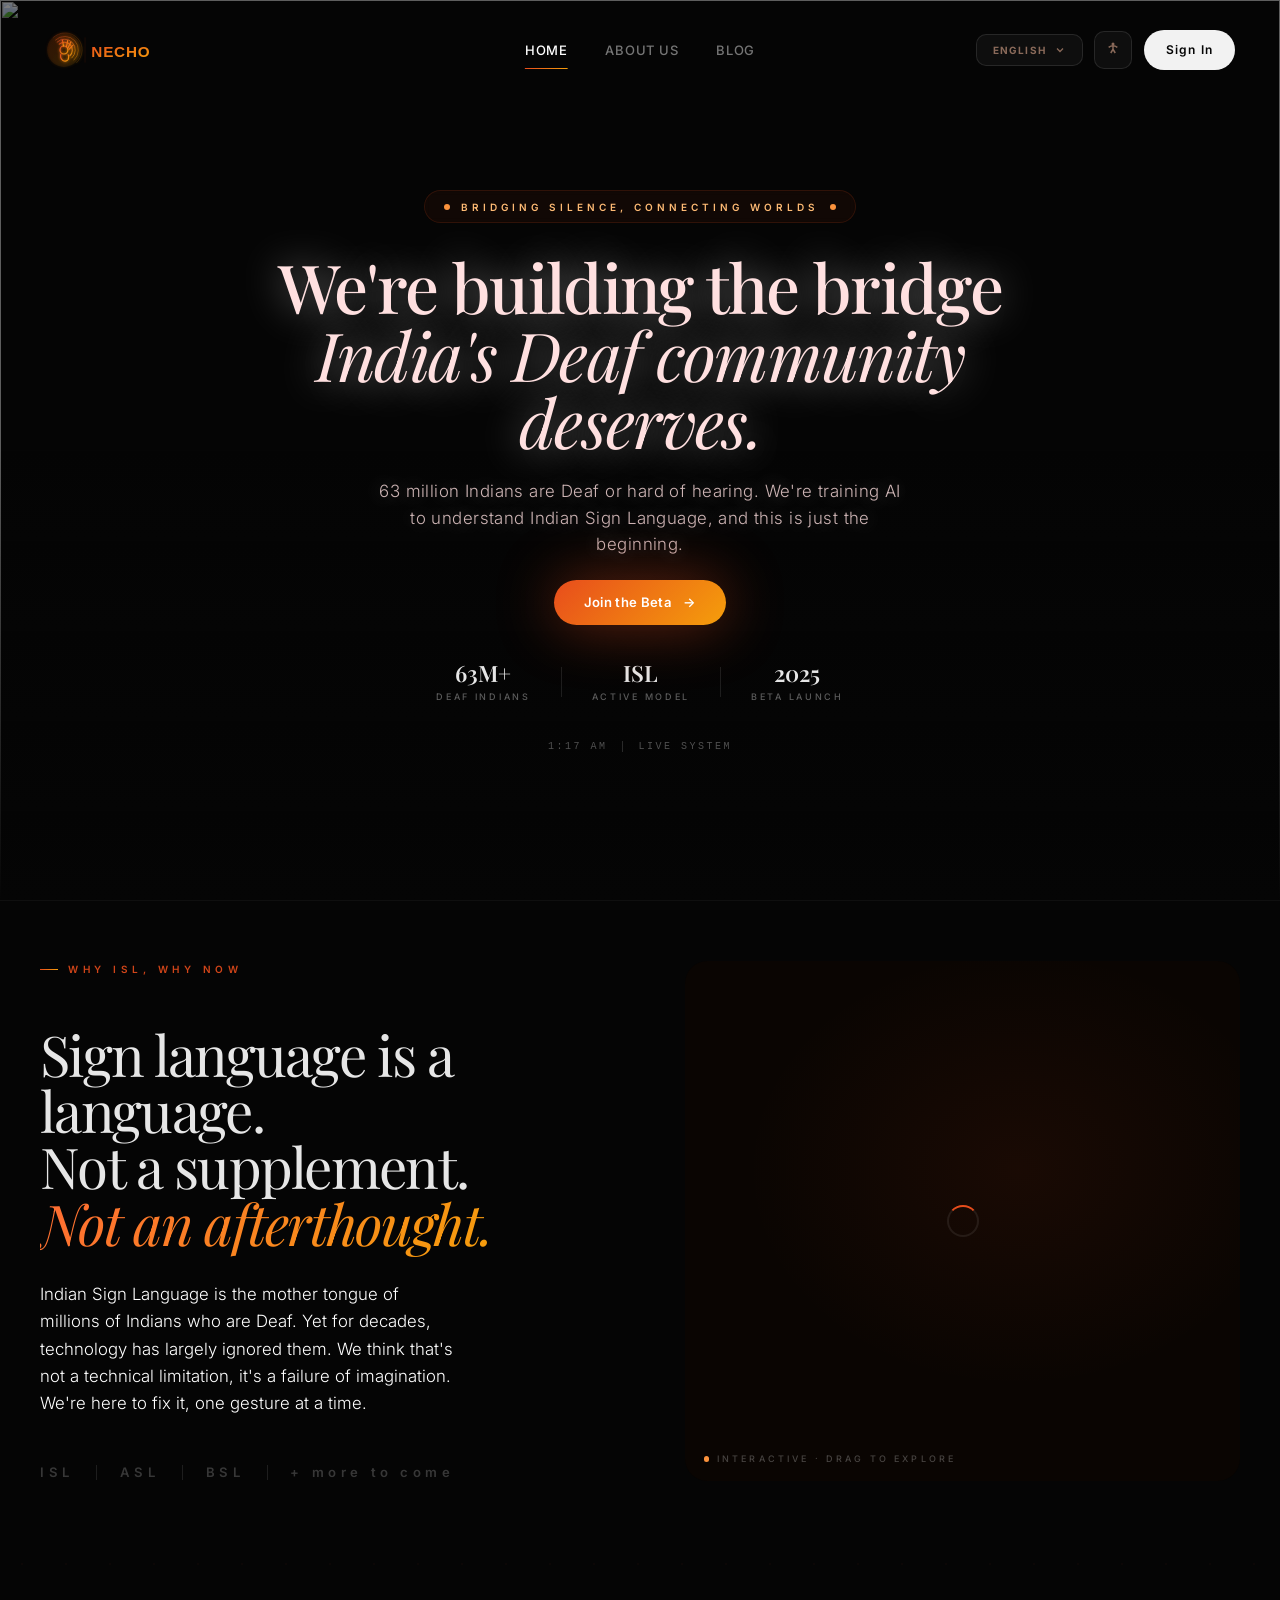
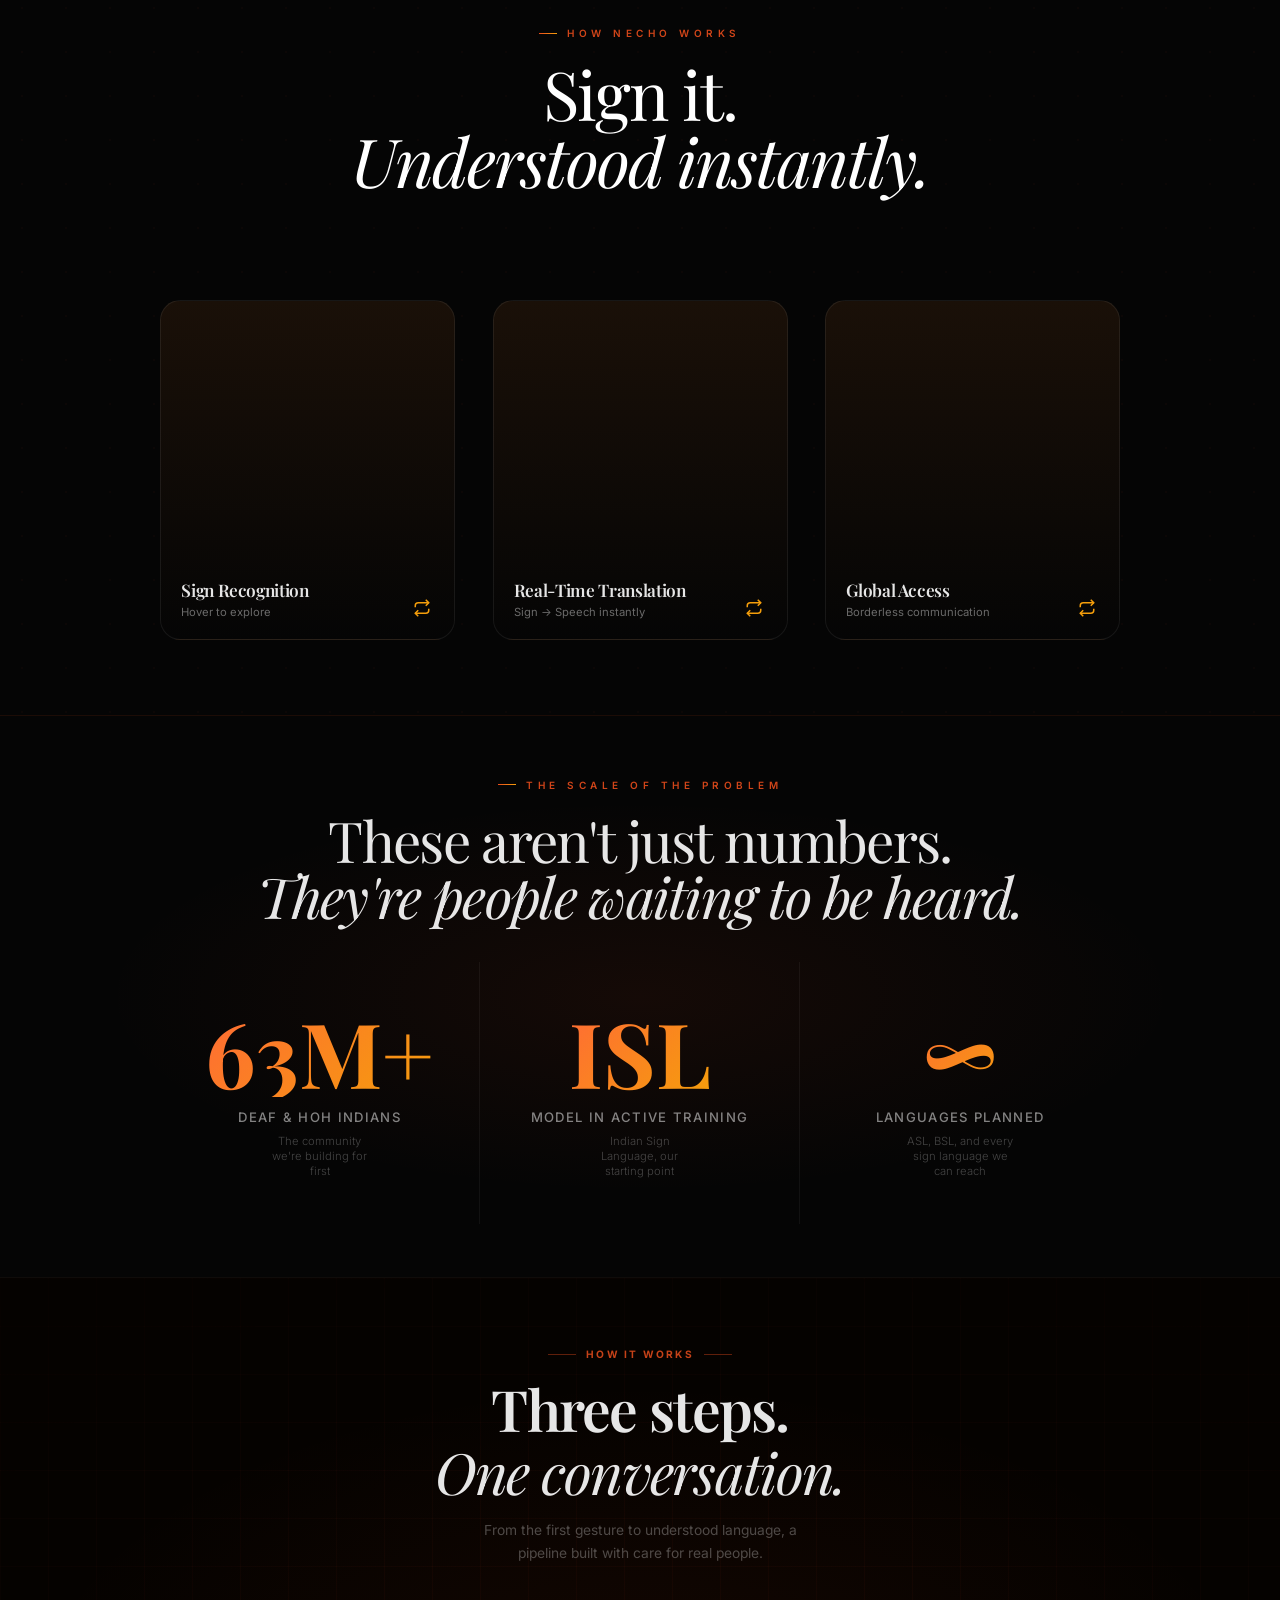
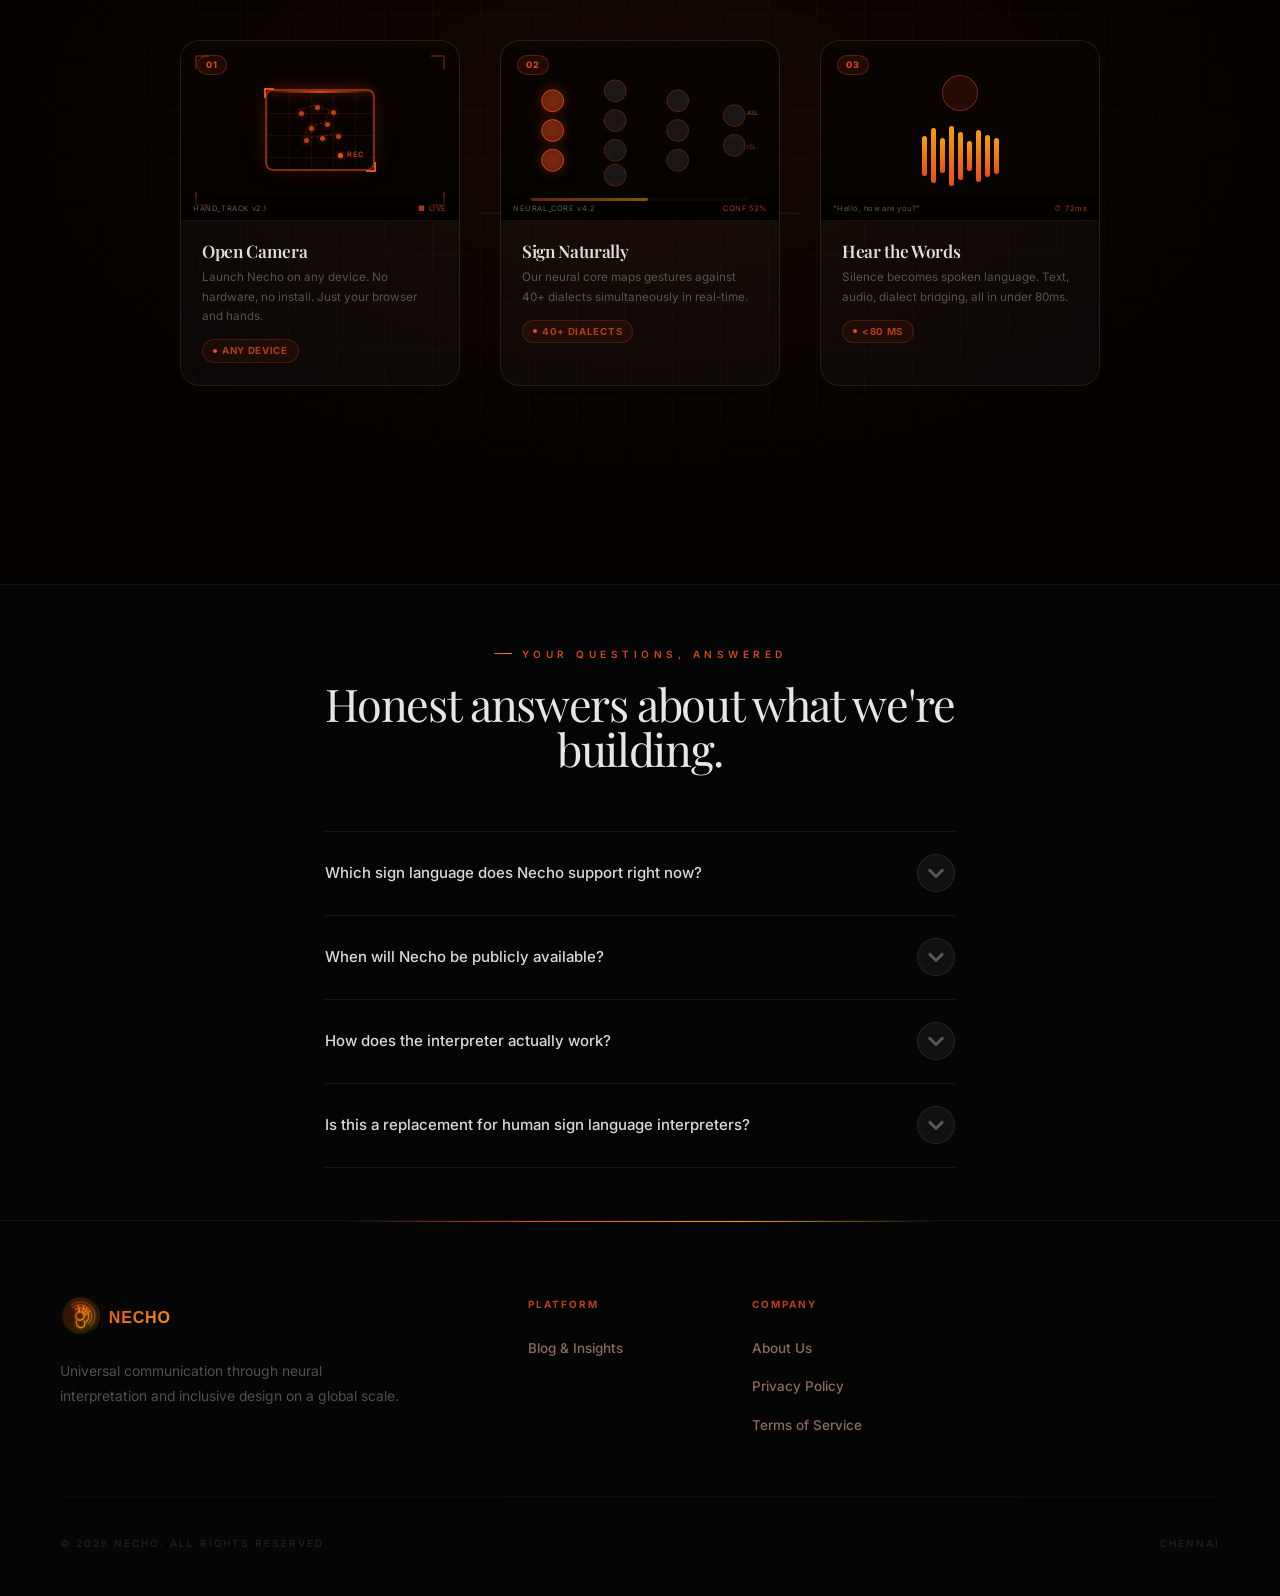
==== commit ddeb2821: "New V2.0" ====
--- a/index.html
+++ b/index.html
@@ -5,26 +5,20 @@
   <meta charset="UTF-8" />
   <meta name="viewport" content="width=device-width,initial-scale=1.0" />
   <meta name="google-site-verification" content="HWPAyhLb2quQJHJuG593aKJeXE1GcYlT0S8btp6L47c" />
-  <title>Necho — Bridging Silence. Connecting Worlds.</title>
+  <title>Necho: Bridging Silence. Connecting Worlds.</title>
   <meta name="description"
-    content="Elite real-time sign language translation — powered by neural AI. Zero barriers." />
-
-  <!-- Tailwind -->
-  <script src="https://cdn.tailwindcss.com"></script>
-  <!-- Iconify -->
-  <script src="https://code.iconify.design/iconify-icon/1.0.7/iconify-icon.min.js"></script>
-  <!-- Fonts -->
+    content="Elite real-time sign language translation powered by neural AI. Zero barriers." />
+
+  <link rel="stylesheet" href="tailwind-gen.css" />
+  <script src="https://code.iconify.design/iconify-icon/1.0.7/iconify-icon.min.js" defer></script>
   <link rel="preconnect" href="https://fonts.googleapis.com">
   <link rel="preconnect" href="https://fonts.gstatic.com" crossorigin>
-  <link
-    href="https://fonts.googleapis.com/css2?family=Inter:wght@300;400;500;600&family=Playfair+Display:ital,wght@0,400;0,500;0,600;0,700;1,400&display=swap"
-    rel="stylesheet">
-
-  <!-- Necho shared styles (nav, footer, form, accessibility) -->
+  <link rel="preload" href="https://fonts.googleapis.com/css2?family=Inter:wght@400;600&family=Playfair+Display:ital,wght@0,400;0,700;1,400&display=swap" as="style" onload="this.onload=null;this.rel='stylesheet'" />
+  <noscript><link rel="stylesheet" href="https://fonts.googleapis.com/css2?family=Inter:wght@400;600&family=Playfair+Display:ital,wght@0,400;0,700;1,400&display=swap" /></noscript>
+
   <link rel="stylesheet" href="style.css" />
 
   <style>
-    /* ── Page-level variables override ─────────────────────── */
     :root {
       --bg: #050505;
       --surface: #0f0a08;
@@ -47,22 +41,9 @@
       font-family: 'Playfair Display', serif;
     }
 
-    /* ── Noise overlay ────────────────────────────────────── */
-    .noise-overlay {
-      position: fixed;
-      inset: 0;
-      z-index: 5;
-      pointer-events: none;
-      opacity: 0.045;
-      mix-blend-mode: overlay;
-      background-image: url("https://grainy-gradients.vercel.app/noise.svg");
-    }
-
-    /* ── Reveal animation ─────────────────────────────────── */
     .reveal {
       opacity: 0;
       transform: translate3d(0,20px,0);
-      will-change: opacity, transform;
       transition: opacity 0.42s cubic-bezier(0.22, 1, 0.36, 1), transform 0.85s cubic-bezier(0.22, 1, 0.36, 1);
     }
 
@@ -71,51 +52,6 @@
       transform: translate3d(0,0,0);
     }
 
-    /* ── Floating hand animations ─────────────────────────── */
-    @keyframes float-hand-left {
-
-      0%,
-      100% {
-        transform: translateY(0) rotate(0deg);
-      }
-
-      50% {
-        transform: translateY(-22px) rotate(2deg);
-      }
-    }
-
-    @keyframes float-hand-right {
-
-      0%,
-      100% {
-        transform: translateY(0) rotate(0deg);
-      }
-
-      50% {
-        transform: translateY(22px) rotate(-2deg);
-      }
-    }
-
-    .animate-float-left {
-      animation: float-hand-left 12s ease-in-out infinite;
-      will-change: transform;
-    }
-
-    .animate-float-right {
-      animation: float-hand-right 14s ease-in-out infinite;
-      will-change: transform;
-    }
-
-    /* ── Parallax cards ───────────────────────────────────── */
-    .parallax-card-up {
-      transform: translateY(var(--scroll-offset-up, 0px));
-    }
-
-    .parallax-card-down {
-      transform: translateY(var(--scroll-offset-down, 0px));
-    }
-
-    /* ── Shimmer text ─────────────────────────────────────── */
     @keyframes shimmer {
       from {
         background-position: -200% center;
@@ -126,7 +62,15 @@
       }
     }
 
-    /* ── Nav overrides (super-design style) ───────────────── */
+    @keyframes handFloat {
+      0%, 100% { transform: translateY(0px) rotate(0deg); }
+      33%       { transform: translateY(-18px) rotate(1.5deg); }
+      66%       { transform: translateY(-8px) rotate(-1deg); }
+    }
+    @media (max-width: 768px) {
+      #hand-left-wrap, #hand-right-wrap { display: none; }
+    }
+
     #nav {
       background: transparent !important;
       border-bottom: none !important;
@@ -205,7 +149,6 @@
       border-color: rgba(255, 255, 255, 0.1);
     }
 
-    /* ── Section label ────────────────────────────────────── */
     .section-label {
       display: inline-flex;
       align-items: center;
@@ -226,36 +169,6 @@
       background: linear-gradient(to right, #e84d1c, #f59e0b);
     }
 
-    /* ── Mobile menu overrides ────────────────────────────── */
-    #mob-menu {
-      background: rgba(5, 5, 5, 0.97);
-      backdrop-filter: blur(32px);
-    }
-
-    .mob-link {
-      color: rgba(255, 255, 255, 0.45);
-      font-family: 'Inter', sans-serif;
-      font-size: 1.25rem;
-    }
-
-    .mob-link:hover,
-    .mob-link.active {
-      color: white;
-    }
-
-    .mob-auth {
-      background: rgba(255, 255, 255, 0.95);
-      color: #050505;
-    }
-
-    /* ── Theme toggle ─────────────────────────────────────── */
-    #theme-btn {
-      background: rgba(17, 17, 17, 0.9);
-      border-color: rgba(255, 255, 255, 0.08);
-      color: #e84d1c;
-    }
-
-    /* ── FAQ accordion ────────────────────────────────────── */
     .faq-item {
       border-bottom: 1px solid rgba(255, 255, 255, 0.07);
     }
@@ -315,7 +228,6 @@
       opacity: 1;
     }
 
-    /* ── CTA btn ──────────────────────────────────────────── */
     .btn-red {
       background: linear-gradient(135deg, #e84d1c, #f59e0b) !important;
       color: white !important;
@@ -332,7 +244,6 @@
       box-shadow: 0 0 70px rgba(232, 77, 28, 0.6) !important;
     }
 
-    /* ── Footer overrides ─────────────────────────────────── */
     footer {
       background: #050505 !important;
       border-color: rgba(255, 255, 255, 0.05) !important;
@@ -357,20 +268,11 @@
       background: rgba(232, 77, 28, 0.05) !important;
     }
 
-    .footer-admin {
-      color: rgba(255, 255, 255, 0.25) !important;
-    }
-
-    .footer-admin-dot {
-      background: #e84d1c !important;
-    }
-
     .footer-bottom {
       color: rgba(255, 255, 255, 0.2) !important;
       border-color: rgba(255, 255, 255, 0.05) !important;
     }
 
-    /* ── Accessibility panel ──────────────────────────────── */
     .acc-panel {
       background: #111;
       border-color: rgba(255, 255, 255, 0.08);
@@ -401,7 +303,6 @@
       border-color: #e84d1c;
     }
 
-    /* ── New sections ─────────────────────────────────────── */
     .impact-num {
       font-family: 'Playfair Display', serif;
       font-size: clamp(3rem, 8vw, 6rem);
@@ -424,126 +325,12 @@
       right: 1.5rem;
     }
 
-    .testimonial-card {
-      background: rgba(255, 255, 255, 0.03);
-      border: 1px solid rgba(255, 255, 255, 0.07);
-      border-radius: 1.5rem;
-      padding: 2rem;
-      transition: border-color 0.4s ease, transform 0.4s ease;
-    }
-
-    .testimonial-card:hover {
-      border-color: rgba(232, 77, 28, 0.3);
-      transform: translateY(-4px);
-    }
-
-    .quote-mark {
-      font-family: 'Playfair Display', serif;
-      font-size: 5rem;
-      line-height: 0.5;
-      color: rgba(232, 77, 28, 0.25);
-      display: block;
-      margin-bottom: 0.5rem;
-    }
-
-    /* ── Hand container (for scroll convergence) ──────────── */
-    #hand-left-wrap,
-    #hand-right-wrap {
-      transition: none;
-      will-change: transform;
-    }
-
-    /* ── Light mode overrides for page-specific styles ──────── */
-    html.light #nav {
-      background: rgba(255,248,242,0.92) !important;
-      border-bottom: 1px solid rgba(30,15,5,0.08) !important;
-    }
-
-    html.light #nav.scrolled {
-      background: rgba(255,248,242,0.97) !important;
-      backdrop-filter: blur(20px) !important;
-      border-bottom: 1px solid rgba(30,15,5,0.1) !important;
-    }
-
-    html.light .nav-link {
-      color: rgba(30,15,5,0.45) !important;
-    }
-
-    html.light .nav-link:hover,
-    html.light .nav-link.active {
-      color: #1a0f08 !important;
-    }
-
-    html.light #mob-menu {
-      background: rgba(253,248,243,0.98) !important;
-    }
-
-    html.light .mob-link {
-      color: rgba(30,15,5,0.45) !important;
-    }
-
-    html.light .mob-link:hover,
-    html.light .mob-link.active {
-      color: #1a0f08 !important;
-    }
-
-    html.light .faq-item {
-      border-color: rgba(30,15,5,0.1) !important;
-    }
-
-    html.light .faq-q {
-      color: #1a0f08 !important;
-    }
-
-    html.light .faq-chevron {
-      color: rgba(30,15,5,0.4) !important;
-      background: rgba(30,15,5,0.04) !important;
-      border-color: rgba(30,15,5,0.1) !important;
-    }
-
-    html.light .faq-a {
-      color: rgba(30,15,5,0.6) !important;
-    }
-
-    html.light footer {
-      background: #ffede0 !important;
-      border-color: rgba(30,15,5,0.1) !important;
-    }
-
-    html.light .footer-desc   { color: rgba(30,15,5,0.45) !important; }
-    html.light .footer-admin  { color: rgba(30,15,5,0.35) !important; }
-    html.light .footer-bottom {
-      color: rgba(30,15,5,0.35) !important;
-      border-color: rgba(30,15,5,0.08) !important;
-    }
-
-    html.light .acc-panel {
-      background: #fff4ec !important;
-      border-color: rgba(30,15,5,0.1) !important;
-    }
-
-    html.light .acc-opt {
-      border-color: rgba(30,15,5,0.1) !important;
-      color: rgba(30,15,5,0.5) !important;
-    }
-
-    html.light .acc-dot {
-      border-color: rgba(30,15,5,0.2) !important;
-    }
-
-    html.light #theme-btn {
-      background: #fff4ec !important;
-      border-color: rgba(30,15,5,0.1) !important;
-    }
+
   </style>
 </head>
 
 <body data-page="home">
 
-  <!-- Noise overlay -->
-  <div class="noise-overlay"></div>
-
-  <!-- ===== NAV ===== -->
   <nav id="nav">
     <div class="nav-inner">
       <a class="nav-logo" href="index.html">
@@ -551,7 +338,7 @@
       </a>
       <div class="nav-links">
         <a class="nav-link active" data-page="home" href="index.html">Home</a>
-        <a class="nav-link" data-page="interpreter" href="interpreter.html">Interpreter</a>
+        <a class="nav-link interp-gate" data-page="interpreter" href="interpreter.html">Interpreter</a>
         <a class="nav-link" data-page="about" href="about.html">About Us</a>
         <a class="nav-link" data-page="blog" href="blog.html">Blog</a>
       </div>
@@ -604,6 +391,9 @@
         </div>
         <a id="nav-signin" class="nav-auth" href="signin.html">Sign In</a>
         <button id="nav-signout" class="nav-auth" onclick="logout()" style="display:none">Sign Out</button>
+        <button id="nav-profile" onclick="toggleProfilePanel()" title="Profile" style="display:none">
+          <span id="nav-profile-initial">U</span>
+        </button>
         <button class="hamburger" onclick="toggleMob()">
           <svg width="22" height="22" fill="none" stroke="currentColor" stroke-width="2" viewBox="0 0 24 24">
             <line x1="3" y1="12" x2="21" y2="12" />
@@ -615,7 +405,6 @@
     </div>
   </nav>
 
-  <!-- ===== MOBILE MENU ===== -->
   <div id="mob-menu">
     <button class="mob-close" onclick="toggleMob()"><svg width="30" height="30" fill="none" stroke="white"
         stroke-width="2" viewBox="0 0 24 24">
@@ -623,43 +412,39 @@
         <line x1="6" y1="6" x2="18" y2="18" />
       </svg></button>
     <a class="mob-link active" data-page="home" href="index.html">Home</a>
-    <a class="mob-link" data-page="interpreter" href="interpreter.html">Interpreter</a>
+    <a class="mob-link interp-gate" data-page="interpreter" href="interpreter.html">Interpreter</a>
     <a class="mob-link" data-page="about" href="about.html">About Us</a>
     <a class="mob-link" data-page="blog" href="blog.html">Blog</a>
     <a id="mob-signin" class="mob-auth" href="signin.html">Sign In</a>
     <button id="mob-signout" class="mob-auth" onclick="logout()" style="display:none">Sign Out</button>
   </div>
 
-  <!-- ===== MAIN ===== -->
   <main>
 
-    <!-- ══ HERO ══════════════════════════════════════════════════ -->
     <section class="relative min-h-screen flex items-center justify-center overflow-hidden pt-32 pb-20 bg-[#050505]">
 
-      <!-- Atmospheric background -->
       <div class="absolute inset-0 z-0 pointer-events-none select-none">
         <div class="absolute top-0 left-0 w-full h-full opacity-60 mix-blend-screen">
           <img src="https://framerusercontent.com/images/9zvwRJAavKKacVyhFCwHyXW1U.png?width=1536&height=1024" alt=""
-            class="w-full h-full object-cover object-center opacity-80">
+            class="w-full h-full object-cover object-center opacity-80" decoding="async" fetchpriority="low">
         </div>
         <div class="absolute inset-0 bg-gradient-to-b from-transparent via-transparent to-[#050505] z-10"></div>
+
+        <div id="hand-left-wrap"
+          class="absolute pointer-events-none mix-blend-hard-light opacity-80"
+          style="left:-8%;top:-8%;width:42vw;max-width:680px;z-index:11;animation:handFloat 9s ease-in-out infinite;">
+          <img src="https://framerusercontent.com/images/KNhiA5A2ykNYqNkj04Hk6BVg5A.png?width=1540&height=1320"
+            alt="Hand signing" style="width:100%;height:auto;object-fit:contain;" decoding="async" fetchpriority="low">
+        </div>
+
+        <div id="hand-right-wrap"
+          class="absolute pointer-events-none mix-blend-hard-light opacity-80"
+          style="right:-8%;bottom:-8%;width:38vw;max-width:620px;z-index:11;animation:handFloat 11s ease-in-out infinite reverse;">
+          <img src="https://hmidvlypfhbjefhcwwkt.supabase.co/storage/v1/object/public/images/d1c39160-75d0-407e-ad0e-d83bebb1278d/21c6392d-c1b4-49ae-af47-0f941ca247a3.png?width=1542&height=1002"
+            alt="Hand receiving" style="width:100%;height:auto;object-fit:contain;" decoding="async" fetchpriority="low">
+        </div>
       </div>
 
-      <!-- Floating hand — left (signing hand, perfect for Necho) -->
-      <div id="hand-left-wrap"
-        class="absolute -left-[10%] top-[-10%] md:left-[-5%] md:top-[-15%] w-[50vw] md:w-[38vw] max-w-[760px] z-10 pointer-events-none mix-blend-hard-light opacity-80 animate-float-left">
-        <img src="https://framerusercontent.com/images/KNhiA5A2ykNYqNkj04Hk6BVg5A.png?width=1540&height=1320"
-          alt="Hand signing" class="w-full h-auto object-contain">
-      </div>
-
-      <!-- Floating hand — right -->
-      <div id="hand-right-wrap"
-        class="absolute -right-[10%] bottom-[-10%] md:right-[-5%] md:bottom-[-5%] w-[45vw] md:w-[33vw] max-w-[680px] z-10 pointer-events-none mix-blend-hard-light opacity-80 animate-float-right">
-        <img src="https://hmidvlypfhbjefhcwwkt.supabase.co/storage/v1/object/public/images/d1c39160-75d0-407e-ad0e-d83bebb1278d/21c6392d-c1b4-49ae-af47-0f941ca247a3.png?width=1542&height=1002"
-          alt="Hand receiving" class="w-full h-auto object-contain">
-      </div>
-
-      <!-- Hero content -->
       <div class="container mx-auto px-6 relative z-20 text-center flex flex-col items-center justify-center">
         <div id="hero-content-wrapper" class="max-w-4xl mx-auto flex flex-col items-center gap-6">
 
@@ -667,7 +452,8 @@
             <div
               class="inline-flex items-center gap-3 px-5 py-2 rounded-full border border-orange-900/30 bg-orange-950/20 backdrop-blur-sm text-[10px] font-semibold uppercase tracking-[0.4em] text-orange-300 mb-2">
               <span class="w-1.5 h-1.5 rounded-full bg-orange-400 animate-pulse"></span>
-              Universal AI Translation Protocol
+              Bridging Silence, Connecting Worlds
+              <span class="w-1.5 h-1.5 rounded-full bg-orange-400 animate-pulse"></span>
             </div>
           </div>
 
@@ -675,15 +461,15 @@
             <h1
               class="font-serif text-5xl md:text-7xl font-medium leading-[1.05] tracking-tight text-[#ffe0e0] mix-blend-overlay"
               style="text-shadow: 0 0 40px rgba(255,255,255,0.5);">
-              Bridging Silence.<br />
-              <span class="italic font-light">Connecting Worlds.</span>
+              We're building the bridge<br />
+              <span class="italic font-light">India's Deaf community deserves.</span>
             </h1>
           </div>
 
           <div class="reveal" style="transition-delay:220ms">
             <p class="text-base md:text-lg text-[#ffe0e0]/80 max-w-xl mx-auto font-light tracking-wide leading-relaxed mix-blend-overlay"
               style="text-shadow: 0 0 20px rgba(255,255,255,0.4);">
-              Elite real-time sign language translation powered by neural AI. Zero barriers.
+              63 million Indians are Deaf or hard of hearing. We're training AI to understand Indian Sign Language, and this is just the beginning.
             </p>
           </div>
 
@@ -693,25 +479,24 @@
               style="background: linear-gradient(135deg,#e84d1c,#f59e0b); box-shadow: 0 0 60px rgba(232,77,28,0.45);">
               <span
                 class="absolute inset-0 rounded-full bg-white/10 opacity-0 group-hover:opacity-100 transition-opacity duration-300"></span>
-              <span class="relative">Get Started Free</span>
+              <span class="relative">Join the Beta</span>
               <span class="relative transition-transform duration-200 group-hover:translate-x-1">→</span>
             </a>
 
-            <!-- Stats row -->
             <div class="flex flex-wrap justify-center items-center gap-8 mt-4 text-center">
               <div class="flex flex-col items-center gap-0.5">
-                <span class="font-serif text-2xl font-semibold text-white/90">70M+</span>
-                <span class="text-[9px] uppercase tracking-[0.3em] text-white/35 font-medium">Users Reached</span>
+                <span class="font-serif text-2xl font-semibold text-white/90">63M+</span>
+                <span class="text-[9px] uppercase tracking-[0.3em] text-white/35 font-medium">Deaf Indians</span>
               </div>
               <div class="w-px h-8 bg-white/10"></div>
               <div class="flex flex-col items-center gap-0.5">
-                <span class="font-serif text-2xl font-semibold text-white/90">40+</span>
-                <span class="text-[9px] uppercase tracking-[0.3em] text-white/35 font-medium">Sign Dialects</span>
+                <span class="font-serif text-2xl font-semibold text-white/90">ISL</span>
+                <span class="text-[9px] uppercase tracking-[0.3em] text-white/35 font-medium">Active Model</span>
               </div>
               <div class="w-px h-8 bg-white/10"></div>
               <div class="flex flex-col items-center gap-0.5">
-                <span class="font-serif text-2xl font-semibold text-white/90">&lt;80ms</span>
-                <span class="text-[9px] uppercase tracking-[0.3em] text-white/35 font-medium">Response Time</span>
+                <span class="font-serif text-2xl font-semibold text-white/90">2025</span>
+                <span class="text-[9px] uppercase tracking-[0.3em] text-white/35 font-medium">Beta Launch</span>
               </div>
             </div>
 
@@ -725,31 +510,28 @@
       </div>
     </section>
 
-    <!-- ══ MISSION ════════════════════════════════════════════════ -->
     <section id="expertise" class="py-16 relative bg-[#050505]" style="border-top: 1px solid rgba(255,255,255,0.04);">
       <div class="container mx-auto px-6">
 
-        <!-- 2-col split: text left, Spline right -->
         <div class="grid grid-cols-1 lg:grid-cols-2 gap-16 lg:gap-24 items-center max-w-7xl mx-auto">
 
-          <!-- LEFT — text -->
           <div class="reveal flex flex-col gap-8">
-            <div class="section-label">The Human Connection</div>
+            <div class="section-label">Why ISL, Why Now</div>
 
             <h2 class="font-serif text-4xl md:text-5xl lg:text-6xl leading-[1.05] text-white/90">
-              A fundamental<br />human right<br />
+              Sign language is a language.<br />Not a supplement.<br />
               <span class="italic font-light"
-                style="background: linear-gradient(135deg,#ff6b35,#f59e0b); -webkit-background-clip:text; -webkit-text-fill-color:transparent; background-clip:text;">to
-                expression.</span>
+                style="background: linear-gradient(135deg,#ff6b35,#f59e0b); -webkit-background-clip:text; -webkit-text-fill-color:transparent; background-clip:text;">Not an afterthought.</span>
             </h2>
 
-            <p class="text-lg text-white/35 leading-relaxed font-light max-w-md">
-              Over 70 million individuals depend on sign language as their primary mode of interaction.
-              Necho gives every conversation a voice — no barriers, no wait, no loss.
+            <p class="text-lg text-white leading-relaxed font-light max-w-md">
+              Indian Sign Language is the mother tongue of millions of Indians who are Deaf. Yet for decades, technology has largely ignored them. We think that's not a technical limitation, it's a failure of imagination. We're here to fix it, one gesture at a time.
             </p>
 
-            <!-- Language trust row -->
             <div class="flex flex-wrap items-center gap-6 pt-4">
+              <span
+                class="font-semibold text-sm tracking-[0.35em] text-white/20 hover:text-white/50 transition-colors duration-500 cursor-default">ISL</span>
+              <div class="w-px h-4 bg-white/10"></div>
               <span
                 class="font-semibold text-sm tracking-[0.35em] text-white/20 hover:text-white/50 transition-colors duration-500 cursor-default">ASL</span>
               <div class="w-px h-4 bg-white/10"></div>
@@ -757,16 +539,13 @@
                 class="font-semibold text-sm tracking-[0.35em] text-white/20 hover:text-white/50 transition-colors duration-500 cursor-default">BSL</span>
               <div class="w-px h-4 bg-white/10"></div>
               <span
-                class="font-semibold text-sm tracking-[0.35em] text-white/20 hover:text-white/50 transition-colors duration-500 cursor-default">ISL</span>
-              <div class="w-px h-4 bg-white/10"></div>
-              <span
-                class="font-semibold text-sm tracking-[0.35em] text-white/20 hover:text-white/50 transition-colors duration-500 cursor-default">+
-                37 more</span>
+                class="font-semibold text-sm tracking-[0.35em] text-white/20 hover:text-white/50 transition-colors duration-500 cursor-default">
+                + more to come</span>
             </div>
 
             <a href="interpreter.html"
-              class="self-start inline-flex items-center gap-3 px-7 py-3.5 rounded-full text-sm font-semibold text-white border border-white/10 hover:border-orange-600/40 hover:bg-orange-950/20 transition-all duration-300">
-              Try the Interpreter
+              class="interp-gate self-start inline-flex items-center gap-3 px-7 py-3.5 rounded-full text-sm font-semibold text-white border border-white/10 hover:border-orange-600/40 hover:bg-orange-950/20 transition-all duration-300" style="display:none">
+              See the Interpreter
               <svg width="14" height="14" viewBox="0 0 24 24" fill="none" stroke="currentColor" stroke-width="2.5">
                 <line x1="7" y1="17" x2="17" y2="7" />
                 <polyline points="7 7 17 7 17 17" />
@@ -774,27 +553,21 @@
             </a>
           </div>
 
-          <!-- RIGHT — Spline 3D scene -->
           <div class="reveal relative" style="transition-delay: 150ms;">
-            <!-- Card frame -->
             <div class="relative rounded-3xl overflow-hidden" style="height: 520px; background: #0a0502;">
 
-              <!-- Subtle ambient glow -->
               <div class="absolute inset-0 pointer-events-none"
                 style="background: radial-gradient(ellipse 70% 60% at 60% 40%, rgba(232,77,28,0.07) 0%, transparent 70%);">
               </div>
 
-              <!-- Spline canvas -->
               <canvas id="spline-canvas" class="w-full h-full block"></canvas>
 
-              <!-- Loading state -->
               <div id="spline-loader" class="absolute inset-0 flex items-center justify-center">
                 <div
                   style="width:32px;height:32px;border:2px solid rgba(255,255,255,0.08);border-top-color:#e84d1c;border-radius:50%;animation:spin 0.8s linear infinite;">
                 </div>
               </div>
 
-              <!-- Bottom label -->
               <div class="absolute bottom-4 left-5 flex items-center gap-2 pointer-events-none">
                 <div class="w-1.5 h-1.5 rounded-full bg-orange-400 animate-pulse"></div>
                 <span class="text-[9px] uppercase tracking-[0.35em] text-white/25 font-medium">Interactive · Drag to
@@ -803,7 +576,7 @@
             </div>
           </div>
 
-        </div><!-- /grid -->
+        </div>
       </div>
 
       <style>
@@ -814,28 +587,30 @@
         }
       </style>
 
-      <!-- Spline runtime via ESM CDN — no npm build needed -->
       <script type="module">
-        import { Application } from 'https://unpkg.com/@splinetool/runtime@1.9.28/build/runtime.js';
-        const canvas = document.getElementById('spline-canvas');
-        const loader = document.getElementById('spline-loader');
-        const app = new Application(canvas);
-        app.load('https://prod.spline.design/kZDDjO5HuC9GJUM2/scene.splinecode')
-          .then(() => { if (loader) loader.style.display = 'none'; })
-          .catch(() => { if (loader) loader.style.display = 'none'; });
+        if (window.innerWidth > 768 && !window.matchMedia('(prefers-reduced-motion: reduce)').matches) {
+          import('https://unpkg.com/@splinetool/runtime@1.9.28/build/runtime.js').then(({ Application }) => {
+            const canvas = document.getElementById('spline-canvas');
+            const loader = document.getElementById('spline-loader');
+            const app = new Application(canvas);
+            app.load('https://prod.spline.design/kZDDjO5HuC9GJUM2/scene.splinecode')
+              .then(() => { if (loader) loader.style.display = 'none'; })
+              .catch(() => { if (loader) loader.style.display = 'none'; });
+          });
+        } else {
+          const loader = document.getElementById('spline-loader');
+          if (loader) loader.style.display = 'none';
+        }
       </script>
 
     </section>
 
-    <!-- ══ FLIP CARDS ════════════════════════════════════════════ -->
     <section id="works" class="py-20 relative overflow-hidden bg-[#050505]">
-      <!-- dot pattern -->
       <div class="absolute inset-0 opacity-[0.05] pointer-events-none"
         style="background-image: radial-gradient(circle, rgba(232,77,28,0.6) 1px, transparent 1px); background-size: 44px 44px;">
       </div>
 
       <style>
-        /* ── KokonutUI Flip Cards ──────────────────────────────── */
         .flip-scene {
           perspective: 2000px;
           height: 340px;
@@ -865,7 +640,6 @@
           overflow: hidden;
         }
 
-        /* Front face */
         .flip-front {
           background: linear-gradient(to bottom, #1a1008, #050505);
           border: 1px solid rgba(255, 255, 255, 0.07);
@@ -879,7 +653,6 @@
           box-shadow: 0 20px 60px rgba(232, 77, 28, 0.12);
         }
 
-        /* Floating orb animation — front face center */
         .flip-orb-area {
           flex: 1;
           display: flex;
@@ -921,7 +694,6 @@
           }
         }
 
-        /* Front bottom text */
         .flip-front-foot {
           padding: 1.25rem 1.35rem;
           display: flex;
@@ -970,7 +742,6 @@
           transform: rotate(-15deg) scale(1.15);
         }
 
-        /* Back face */
         .flip-back {
           background: linear-gradient(to bottom, #1a1008, #050505);
           border: 1px solid rgba(255, 255, 255, 0.08);
@@ -1076,6 +847,18 @@
         .flip-cta-row:hover .flip-cta-icon {
           transform: translateX(3px) scale(1.1);
         }
+
+        @media (hover: none), (max-width: 768px) {
+          .flip-scene { perspective: none; height: auto; }
+          .flip-inner { transform-style: flat; transition: none; }
+          .flip-scene:hover .flip-inner { transform: none; }
+          .flip-front { position: relative; transform: none; backface-visibility: visible; }
+          .flip-back { position: relative; transform: none; backface-visibility: visible; display: block; margin-top: 12px; background: rgba(255,255,255,0.03); border-radius: 18px; }
+          .flip-scene:hover .flip-front { opacity: 1; }
+          .flip-orb-ring { animation: none !important; }
+          .flip-scene:hover .flip-orb-ring { animation: none !important; }
+          .flip-feature { opacity: 1 !important; transform: none !important; }
+        }
       </style>
 
       <div class="container mx-auto px-6 relative z-10">
@@ -1083,17 +866,14 @@
           <div class="section-label mb-4">How Necho Works</div>
           <h2 class="font-serif text-5xl md:text-7xl">
             Sign it.<br />
-            <span class="italic font-light">Hear it instantly.</span>
+            <span class="italic font-light">Understood instantly.</span>
           </h2>
         </div>
 
-        <!-- 3-card flip grid -->
         <div class="grid grid-cols-1 sm:grid-cols-2 lg:grid-cols-3 gap-10 justify-items-center max-w-5xl mx-auto">
 
-          <!-- ── Card 1: Sign Recognition ── -->
           <div class="flip-scene reveal">
             <div class="flip-inner">
-              <!-- Front -->
               <div class="flip-front">
                 <div class="flip-orb-area">
                   <div class="flip-orb-ring" style="animation-delay:0s"></div>
@@ -1102,7 +882,6 @@
                   <div class="flip-orb-ring" style="animation-delay:0.9s"></div>
                   <div class="flip-orb-ring" style="animation-delay:1.2s"></div>
                   <div class="flip-orb-ring" style="animation-delay:1.5s"></div>
-                  <!-- Central icon -->
                   <iconify-icon icon="lucide:hand" class="text-orange-400/40 text-4xl relative z-10"></iconify-icon>
                 </div>
                 <div class="flip-front-foot">
@@ -1120,10 +899,9 @@
                   </div>
                 </div>
               </div>
-              <!-- Back -->
               <div class="flip-back">
                 <div class="flip-back-title">Sign Recognition</div>
-                <div class="flip-back-desc">Necho's neural core reads gestures in real-time with 99% accuracy — no
+                <div class="flip-back-desc">Necho's neural core reads gestures in real-time with 99% accuracy, with no
                   special hardware needed.</div>
                 <div class="flip-feature" style="transition-delay:200ms">
                   <svg class="flip-arrow-svg" viewBox="0 0 24 24" fill="none" stroke="currentColor" stroke-width="2">
@@ -1143,7 +921,7 @@
                   </svg>
                   <span>40+ regional dialects</span>
                 </div>
-                <div class="flip-back-cta">
+                <div class="flip-back-cta interp-gate" style="display:none">
                   <a href="interpreter.html" class="flip-cta-row">
                     <span class="flip-cta-label">Try it now</span>
                     <svg class="flip-cta-icon" viewBox="0 0 24 24" fill="none" stroke="currentColor" stroke-width="2">
@@ -1155,7 +933,6 @@
             </div>
           </div>
 
-          <!-- ── Card 2: Real-Time Translation ── -->
           <div class="flip-scene reveal" style="transition-delay:100ms">
             <div class="flip-inner">
               <div class="flip-front">
@@ -1185,7 +962,7 @@
               </div>
               <div class="flip-back">
                 <div class="flip-back-title">Real-Time Translation</div>
-                <div class="flip-back-desc">Silence becomes speech. Text, audio, and multi-dialect support — bridging
+                <div class="flip-back-desc">Silence becomes speech. Text, audio, and multi-dialect support, bridging
                   every conversation.</div>
                 <div class="flip-feature" style="transition-delay:200ms">
                   <svg class="flip-arrow-svg" viewBox="0 0 24 24" fill="none" stroke="currentColor" stroke-width="2">
@@ -1205,7 +982,7 @@
                   </svg>
                   <span>Emotion-aware output</span>
                 </div>
-                <div class="flip-back-cta">
+                <div class="flip-back-cta interp-gate" style="display:none">
                   <a href="interpreter.html" class="flip-cta-row">
                     <span class="flip-cta-label">See it in action</span>
                     <svg class="flip-cta-icon" viewBox="0 0 24 24" fill="none" stroke="currentColor" stroke-width="2">
@@ -1217,7 +994,6 @@
             </div>
           </div>
 
-          <!-- ── Card 3: Global Access ── -->
           <div class="flip-scene reveal sm:col-span-2 lg:col-span-1" style="transition-delay:200ms">
             <div class="flip-inner">
               <div class="flip-front">
@@ -1247,7 +1023,7 @@
               </div>
               <div class="flip-back">
                 <div class="flip-back-title">Global Access</div>
-                <div class="flip-back-desc">From London to Mumbai — Necho reaches every corner of the world with zero
+                <div class="flip-back-desc">From London to Mumbai, Necho reaches every corner of the world with zero
                   latency barriers.</div>
                 <div class="flip-feature" style="transition-delay:200ms">
                   <svg class="flip-arrow-svg" viewBox="0 0 24 24" fill="none" stroke="currentColor" stroke-width="2">
@@ -1279,10 +1055,9 @@
             </div>
           </div>
 
-        </div><!-- /grid -->
-
-        <!-- CTA under cards -->
-        <div class="text-center mt-20 reveal">
+        </div>
+
+        <div class="text-center mt-20 reveal interp-gate" style="display:none">
           <a href="interpreter.html"
             class="inline-flex items-center gap-3 px-8 py-4 rounded-full border border-white/10 bg-white/5 backdrop-blur-sm text-sm font-medium text-white/70 hover:text-white hover:bg-white/10 transition-all duration-300"
             style="border-color: rgba(232,77,28,0.2);">
@@ -1296,49 +1071,42 @@
       </div>
     </section>
 
-    <!-- ══ IMPACT ════════════════════════════════════════════════ -->
     <section class="py-14 relative overflow-hidden bg-[#050505]" style="border-top: 1px solid rgba(232,77,28,0.1);">
-      <!-- ambient glow -->
       <div class="absolute inset-0 pointer-events-none"
         style="background: radial-gradient(ellipse 60% 50% at 50% 50%, rgba(232,77,28,0.07) 0%, transparent 70%);">
       </div>
 
       <div class="container mx-auto px-6 relative z-10">
         <div class="reveal text-center mb-10">
-          <div class="section-label justify-center mb-4">Global Reach</div>
-          <h2 class="font-serif text-4xl md:text-6xl text-white/90">Numbers that <br /><span
-              class="italic font-light">speak volumes.</span></h2>
+          <div class="section-label justify-center mb-4">The Scale of the Problem</div>
+          <h2 class="font-serif text-4xl md:text-6xl text-white/90">These aren't just numbers.<br /><span
+              class="italic font-light">They're people waiting to be heard.</span></h2>
         </div>
 
         <div class="grid grid-cols-1 md:grid-cols-3 gap-0 max-w-5xl mx-auto">
-          <!-- Stat 1 -->
           <div class="reveal flex flex-col items-center text-center py-12 px-8 border-r border-white/5 last:border-r-0">
-            <div class="impact-num mb-3">70M+</div>
-            <p class="text-white/50 text-sm font-medium tracking-widest uppercase">Deaf &amp; Hard-of-Hearing Users</p>
-            <p class="text-white/25 text-xs mt-2 font-light max-w-[16ch]">Reached by sign language globally</p>
+            <div class="impact-num mb-3">63M+</div>
+            <p class="text-white/50 text-sm font-medium tracking-widest uppercase">Deaf &amp; HoH Indians</p>
+            <p class="text-white/25 text-xs mt-2 font-light max-w-[16ch]">The community we're building for first</p>
           </div>
-          <!-- Stat 2 -->
           <div class="reveal flex flex-col items-center text-center py-12 px-8 border-r border-white/5 last:border-r-0"
             style="transition-delay:120ms">
-            <div class="impact-num mb-3">40+</div>
-            <p class="text-white/50 text-sm font-medium tracking-widest uppercase">Sign Language Dialects</p>
-            <p class="text-white/25 text-xs mt-2 font-light max-w-[16ch]">From ASL to ISL, BSL and beyond</p>
+            <div class="impact-num mb-3">ISL</div>
+            <p class="text-white/50 text-sm font-medium tracking-widest uppercase">Model in Active Training</p>
+            <p class="text-white/25 text-xs mt-2 font-light max-w-[16ch]">Indian Sign Language, our starting point</p>
           </div>
-          <!-- Stat 3 -->
           <div class="reveal flex flex-col items-center text-center py-12 px-8" style="transition-delay:240ms">
-            <div class="impact-num mb-3">&lt;80ms</div>
-            <p class="text-white/50 text-sm font-medium tracking-widest uppercase">Neural Response Time</p>
-            <p class="text-white/25 text-xs mt-2 font-light max-w-[16ch]">Faster than a blink of an eye</p>
+            <div class="impact-num mb-3">∞</div>
+            <p class="text-white/50 text-sm font-medium tracking-widest uppercase">Languages Planned</p>
+            <p class="text-white/25 text-xs mt-2 font-light max-w-[16ch]">ASL, BSL, and every sign language we can reach</p>
           </div>
         </div>
       </div>
     </section>
 
-    <!-- ══ PROCESS ════════════════════════════════════════════════ -->
     <section id="necho-journey" class="relative overflow-hidden bg-[#050200]"
       style="border-top:1px solid rgba(255,255,255,0.04); padding:4rem 0 5rem;">
 
-      <!-- Blueprint grid background -->
       <div class="absolute inset-0 pointer-events-none" style="
         background-image:
           linear-gradient(rgba(232,77,28,0.04) 1px, transparent 1px),
@@ -1347,14 +1115,10 @@
         mask-image: radial-gradient(ellipse 90% 80% at 50% 50%, black 30%, transparent 100%);
       "></div>
 
-      <!-- Ambient glow -->
       <div class="absolute inset-0 pointer-events-none"
         style="background:radial-gradient(ellipse 70% 55% at 50% 50%, rgba(232,77,28,0.07) 0%, transparent 70%);"></div>
 
       <style>
-        /* ─────────────────── Journey Diagram ─────────────────── */
-
-        /* Section header */
         .njd-eyebrow {
           display: inline-flex;
           align-items: center;
@@ -1395,17 +1159,15 @@
           line-height: 1.65;
         }
 
-        /* ── Diagram canvas ── */
         .njd-canvas {
           position: relative;
           margin-top: 5rem;
           display: flex;
-          align-items: flex-start;
+          align-items: stretch;
           justify-content: center;
           gap: 0;
         }
 
-        /* Connectors SVG overlay (absolute, spans full canvas width) */
         .njd-connectors {
           position: absolute;
           top: 0;
@@ -1417,7 +1179,6 @@
           z-index: 1;
         }
 
-        /* Bezier connector path styling */
         .njd-path-bg {
           fill: none;
           stroke: rgba(255, 255, 255, 0.05);
@@ -1437,7 +1198,6 @@
           opacity: 1;
         }
 
-        /* Animated travelling packet on path */
         .njd-packet {
           r: 4;
           opacity: 0;
@@ -1475,7 +1235,6 @@
           }
         }
 
-        /* ── Step Panel ── */
         .njd-panel {
           flex: 1;
           min-width: 0;
@@ -1504,8 +1263,8 @@
           transition-delay: 0.32s;
         }
 
-        /* Panel card */
         .njd-card {
+          flex: 1;
           width: 100%;
           max-width: 280px;
           border-radius: 20px;
@@ -1521,7 +1280,6 @@
           box-shadow: 0 0 48px rgba(232, 77, 28, 0.1), 0 0 0 1px rgba(232, 77, 28, 0.08) inset;
         }
 
-        /* Step number badge top-left of card */
         .njd-badge {
           position: absolute;
           top: 14px;
@@ -1544,7 +1302,6 @@
           padding: 2px 8px;
         }
 
-        /* ── Illustration area inside card ── */
         .njd-viz {
           height: 180px;
           background: linear-gradient(to bottom, #0a0401, #050200);
@@ -1556,7 +1313,6 @@
           border-bottom: 1px solid rgba(255, 255, 255, 0.05);
         }
 
-        /* ── CAMERA VIZ ── */
         .njd-cam-frame {
           width: 110px;
           height: 82px;
@@ -1566,7 +1322,6 @@
           box-shadow: 0 0 20px rgba(232, 77, 28, 0.15);
         }
 
-        /* Corner markers */
         .njd-cam-frame::before,
         .njd-cam-frame::after {
           content: '';
@@ -1589,7 +1344,6 @@
           border-right: 2px solid #e84d1c;
         }
 
-        /* The scan line */
         .njd-scanline {
           position: absolute;
           left: 0;
@@ -1621,7 +1375,6 @@
           }
         }
 
-        /* Grid inside cam frame */
         .njd-cam-grid {
           position: absolute;
           inset: 0;
@@ -1632,7 +1385,6 @@
           background-size: 22px 22px;
         }
 
-        /* Hand silhouette dots */
         .njd-hand-dot {
           position: absolute;
           width: 5px;
@@ -1657,7 +1409,6 @@
           }
         }
 
-        /* Rec indicator */
         .njd-rec {
           position: absolute;
           bottom: 8px;
@@ -1693,7 +1444,6 @@
           }
         }
 
-        /* ── NEURAL NETWORK VIZ ── */
         .njd-nn {
           width: 100%;
           height: 100%;
@@ -1728,7 +1478,6 @@
           stroke-dashoffset: 0;
         }
 
-        /* ── WAVEFORM VIZ ── */
         .njd-wave-bars {
           display: flex;
           align-items: center;
@@ -1758,7 +1507,6 @@
           }
         }
 
-        /* frequency ring behind bars */
         .njd-wave-ring {
           position: absolute;
           border-radius: 50%;
@@ -1779,7 +1527,6 @@
           }
         }
 
-        /* ── Info area below viz ── */
         .njd-info {
           padding: 1.35rem 1.4rem 1.5rem;
         }
@@ -1801,7 +1548,6 @@
           line-height: 1.65;
         }
 
-        /* Metric chip */
         .njd-chip {
           display: inline-flex;
           align-items: center;
@@ -1826,7 +1572,6 @@
           animation: njdBlink 1.4s ease-in-out infinite;
         }
 
-        /* ── Footer strip ── */
         .njd-footer {
           display: flex;
           align-items: center;
@@ -1861,7 +1606,6 @@
           color: rgba(232, 77, 28, 0.6);
         }
 
-        /* Mobile */
         @media (max-width: 767px) {
           .njd-canvas {
             flex-direction: column;
@@ -1887,18 +1631,14 @@
 
       <div class="container mx-auto px-6 relative z-10">
 
-        <!-- Header -->
         <div class="text-center reveal">
-          <div class="njd-eyebrow">Your Journey</div>
-          <h2 class="njd-heading">Three steps.<br /><em style="font-style:italic;font-weight:300">One seamless
-              voice.</em></h2>
-          <p class="njd-sub">From first gesture to instant sound — a neural pipeline built for real humans.</p>
+          <div class="njd-eyebrow">How It Works</div>
+          <h2 class="njd-heading">Three steps.<br /><em style="font-style:italic;font-weight:300">One conversation.</em></h2>
+          <p class="njd-sub">From the first gesture to understood language, a pipeline built with care for real people.</p>
         </div>
 
-        <!-- ═══ DIAGRAM CANVAS ═══ -->
         <div class="njd-canvas max-w-5xl mx-auto" id="njdCanvas">
 
-          <!-- ─── SVG connectors overlay ─── -->
           <svg class="njd-connectors" id="njdSVG" viewBox="0 0 900 280" preserveAspectRatio="none"
             xmlns="http://www.w3.org/2000/svg">
             <defs>
@@ -1912,39 +1652,30 @@
               </linearGradient>
             </defs>
 
-            <!-- Ghost baseline paths -->
             <path d="M300,140 C360,140 390,140 450,140" class="njd-path-bg" />
             <path d="M450,140 C510,140 540,140 600,140" class="njd-path-bg" />
 
-            <!-- Animated connector 1 → 2 -->
             <path id="njdPath1" d="M300,140 C360,140 390,140 450,140" class="njd-path-line" stroke="url(#njdG1)" />
-            <!-- Animated connector 2 → 3 -->
             <path id="njdPath2" d="M450,140 C510,140 540,140 600,140" class="njd-path-line" stroke="url(#njdG2)" />
 
-            <!-- Packets on path 1 -->
             <circle class="njd-packet" fill="#e84d1c" id="pkt1a" />
             <circle class="njd-packet njd-packet-2" fill="#f59e0b" id="pkt1b" />
 
-            <!-- Packets on path 2 -->
             <circle class="njd-packet" fill="#f59e0b" id="pkt2a" />
             <circle class="njd-packet njd-packet-2" fill="#e84d1c" id="pkt2b" />
           </svg>
 
-          <!-- ─────────────────── PANEL 1 — Camera ─────────────────── -->
           <div class="njd-panel" id="njdP1">
             <div class="njd-card">
               <div class="njd-badge"><span class="njd-badge-num">01</span></div>
 
-              <!-- Camera Viz -->
               <div class="njd-viz">
-                <!-- Outer camera icon hint -->
                 <div style="position:absolute;top:12px;right:14px;opacity:0.2;">
                   <iconify-icon icon="lucide:camera" style="font-size:1.1rem;color:#e84d1c;"></iconify-icon>
                 </div>
                 <div class="njd-cam-frame">
                   <div class="njd-cam-grid"></div>
                   <div class="njd-scanline"></div>
-                  <!-- hand landmark dots -->
                   <div class="njd-hand-dot" style="left:30%;top:25%;animation-delay:0s;"></div>
                   <div class="njd-hand-dot" style="left:45%;top:18%;animation-delay:0.3s;"></div>
                   <div class="njd-hand-dot" style="left:60%;top:24%;animation-delay:0.6s;"></div>
@@ -1953,7 +1684,6 @@
                   <div class="njd-hand-dot" style="left:35%;top:60%;animation-delay:0.45s;"></div>
                   <div class="njd-hand-dot" style="left:50%;top:58%;animation-delay:0.75s;"></div>
                   <div class="njd-hand-dot" style="left:65%;top:55%;animation-delay:0.2s;"></div>
-                  <!-- connecting lines between dots (SVG inside cam) -->
                   <svg style="position:absolute;inset:0;width:100%;height:100%;opacity:0.3;" viewBox="0 0 110 82"
                     preserveAspectRatio="none">
                     <polyline points="33,20 49,15 65,20 60,33 44,37 38,49 55,48 72,45" fill="none" stroke="#e84d1c"
@@ -1963,7 +1693,6 @@
                     <div class="njd-rec-dot"></div>REC
                   </div>
                 </div>
-                <!-- corner markers outside frame -->
                 <div
                   style="position:absolute;top:14px;left:14px;width:14px;height:14px;border-top:2px solid rgba(232,77,28,0.3);border-left:2px solid rgba(232,77,28,0.3);border-radius:2px 0 0 0;">
                 </div>
@@ -1976,7 +1705,6 @@
                 <div
                   style="position:absolute;bottom:14px;right:14px;width:14px;height:14px;border-bottom:2px solid rgba(232,77,28,0.3);border-right:2px solid rgba(232,77,28,0.3);border-radius:0 0 2px 0;">
                 </div>
-                <!-- status bar -->
                 <div
                   style="position:absolute;bottom:0;left:0;right:0;padding:5px 12px;display:flex;justify-content:space-between;align-items:center;background:rgba(0,0,0,0.4);font-size:0.5rem;font-family:'Inter',sans-serif;letter-spacing:0.08em;color:rgba(255,255,255,0.35);">
                   <span>HAND_TRACK v2.1</span><span style="color:rgba(232,77,28,0.7);">■ LIVE</span>
@@ -1985,7 +1713,7 @@
 
               <div class="njd-info">
                 <div class="njd-title">Open Camera</div>
-                <p class="njd-desc">Launch Necho on any device. No hardware, no install — just your browser and hands.
+                <p class="njd-desc">Launch Necho on any device. No hardware, no install. Just your browser and hands.
                 </p>
                 <div class="njd-chip">
                   <div class="njd-chip-blink"></div>Any device
@@ -1994,32 +1722,25 @@
             </div>
           </div>
 
-          <!-- ─────────────────── PANEL 2 — Neural ─────────────────── -->
           <div class="njd-panel" id="njdP2">
             <div class="njd-card">
               <div class="njd-badge"><span class="njd-badge-num">02</span></div>
 
-              <!-- Neural Network Viz -->
               <div class="njd-viz">
                 <svg class="njd-nn" id="njdNN" viewBox="0 0 280 180" xmlns="http://www.w3.org/2000/svg">
-                  <!-- Layer 1 (input) -->
                   <circle class="njd-nn-node" id="nn-i0" cx="52" cy="60" r="11" />
                   <circle class="njd-nn-node" id="nn-i1" cx="52" cy="90" r="11" />
                   <circle class="njd-nn-node" id="nn-i2" cx="52" cy="120" r="11" />
-                  <!-- Layer 2 (hidden 1) -->
                   <circle class="njd-nn-node" id="nn-h0" cx="115" cy="50" r="11" />
                   <circle class="njd-nn-node" id="nn-h1" cx="115" cy="80" r="11" />
                   <circle class="njd-nn-node" id="nn-h2" cx="115" cy="110" r="11" />
                   <circle class="njd-nn-node" id="nn-h3" cx="115" cy="135" r="11" />
-                  <!-- Layer 3 (hidden 2) -->
                   <circle class="njd-nn-node" id="nn-m0" cx="178" cy="60" r="11" />
                   <circle class="njd-nn-node" id="nn-m1" cx="178" cy="90" r="11" />
                   <circle class="njd-nn-node" id="nn-m2" cx="178" cy="120" r="11" />
-                  <!-- Layer 4 (output) -->
                   <circle class="njd-nn-node" id="nn-o0" cx="235" cy="75" r="11" />
                   <circle class="njd-nn-node" id="nn-o1" cx="235" cy="105" r="11" />
 
-                  <!-- i→h edges -->
                   <line class="njd-nn-edge" id="e-i0h0" x1="63" y1="60" x2="104" y2="50" />
                   <line class="njd-nn-edge" id="e-i0h1" x1="63" y1="62" x2="104" y2="80" />
                   <line class="njd-nn-edge" id="e-i1h1" x1="63" y1="90" x2="104" y2="82" />
@@ -2027,7 +1748,6 @@
                   <line class="njd-nn-edge" id="e-i2h2" x1="63" y1="120" x2="104" y2="112" />
                   <line class="njd-nn-edge" id="e-i2h3" x1="63" y1="120" x2="104" y2="133" />
 
-                  <!-- h→m edges -->
                   <line class="njd-nn-edge" id="e-h0m0" x1="126" y1="50" x2="167" y2="60" />
                   <line class="njd-nn-edge" id="e-h1m0" x1="126" y1="80" x2="167" y2="62" />
                   <line class="njd-nn-edge" id="e-h1m1" x1="126" y1="82" x2="167" y2="90" />
@@ -2035,19 +1755,16 @@
                   <line class="njd-nn-edge" id="e-h2m2" x1="126" y1="110" x2="167" y2="118" />
                   <line class="njd-nn-edge" id="e-h3m2" x1="126" y1="135" x2="167" y2="120" />
 
-                  <!-- m→o edges -->
                   <line class="njd-nn-edge" id="e-m0o0" x1="189" y1="60" x2="224" y2="75" />
                   <line class="njd-nn-edge" id="e-m1o0" x1="189" y1="90" x2="224" y2="77" />
                   <line class="njd-nn-edge" id="e-m1o1" x1="189" y1="90" x2="224" y2="103" />
                   <line class="njd-nn-edge" id="e-m2o1" x1="189" y1="120" x2="224" y2="105" />
 
-                  <!-- Dialect labels near output -->
                   <text x="248" y="74" font-size="6" fill="rgba(245,158,11,0.6)"
                     font-family="Inter,sans-serif">ASL</text>
                   <text x="248" y="109" font-size="6" fill="rgba(232,77,28,0.6)"
                     font-family="Inter,sans-serif">ISL</text>
 
-                  <!-- Confidence bar below -->
                   <rect x="30" y="158" width="220" height="3" rx="2" fill="rgba(255,255,255,0.05)" />
                   <rect x="30" y="158" width="0" height="3" rx="2" fill="url(#njdG1)" id="nn-conf-bar" />
                 </svg>
@@ -2068,24 +1785,19 @@
             </div>
           </div>
 
-          <!-- ─────────────────── PANEL 3 — Audio ─────────────────── -->
           <div class="njd-panel" id="njdP3">
             <div class="njd-card">
               <div class="njd-badge"><span class="njd-badge-num">03</span></div>
 
-              <!-- Audio Viz -->
               <div class="njd-viz" style="flex-direction:column;gap:1rem;">
-                <!-- Pulse rings -->
                 <div class="njd-wave-ring" style="width:90px;height:90px;animation-delay:0s;"></div>
                 <div class="njd-wave-ring" style="width:90px;height:90px;animation-delay:0.8s;"></div>
                 <div class="njd-wave-ring" style="width:90px;height:90px;animation-delay:1.6s;"></div>
-                <!-- Speaker icon -->
                 <div
                   style="position:relative;z-index:2;width:36px;height:36px;border-radius:50%;background:rgba(232,77,28,0.12);border:1px solid rgba(232,77,28,0.4);display:flex;align-items:center;justify-content:center;">
                   <iconify-icon icon="lucide:volume-2"
                     style="font-size:1.1rem;color:rgba(232,77,28,0.85);"></iconify-icon>
                 </div>
-                <!-- Waveform bars -->
                 <div class="njd-wave-bars" style="position:relative;z-index:2;">
                   <div class="njd-bar" style="height:40px;animation-delay:0s;"></div>
                   <div class="njd-bar" style="height:55px;animation-delay:0.1s;"></div>
@@ -2097,7 +1809,6 @@
                   <div class="njd-bar" style="height:42px;animation-delay:0.18s;"></div>
                   <div class="njd-bar" style="height:36px;animation-delay:0.3s;"></div>
                 </div>
-                <!-- Transcription ticker -->
                 <div id="njd-ticker"
                   style="position:absolute;bottom:0;left:0;right:0;padding:5px 12px;background:rgba(0,0,0,0.4);font-size:0.5rem;font-family:'Inter',sans-serif;letter-spacing:0.06em;display:flex;justify-content:space-between;align-items:center;color:rgba(255,255,255,0.35);">
                   <span id="njd-ticker-text">"Hello, how are you?"</span>
@@ -2107,7 +1818,7 @@
 
               <div class="njd-info">
                 <div class="njd-title">Hear the Words</div>
-                <p class="njd-desc">Silence becomes spoken language. Text, audio, dialect bridging — all in under 80ms.
+                <p class="njd-desc">Silence becomes spoken language. Text, audio, dialect bridging, all in under 80ms.
                 </p>
                 <div class="njd-chip">
                   <div class="njd-chip-blink"></div>&lt;80 ms
@@ -2116,9 +1827,8 @@
             </div>
           </div>
 
-        </div><!-- /njd-canvas -->
-
-        <!-- Footer strip -->
+        </div>
+
         <div class="njd-footer" id="njdFooter">
           <div class="njd-footer-item">
             <iconify-icon icon="lucide:zap"></iconify-icon>
@@ -2134,7 +1844,7 @@
           </div>
         </div>
 
-      </div><!-- /container -->
+      </div>
 
       <script>
         (function () {
@@ -2145,7 +1855,6 @@
           var footer = document.getElementById('njdFooter');
           var fired = false;
 
-          /* ── Neural net firing sequence ── */
           var NLayerSeq = [
             ['nn-i0', 'nn-i1', 'nn-i2'],
             ['e-i0h0', 'e-i0h1', 'e-i1h1', 'e-i1h2', 'e-i2h2', 'e-i2h3'],
@@ -2166,7 +1875,6 @@
                 });
               }, delay);
             });
-            // confidence bar fill
             var bar = document.getElementById('nn-conf-bar');
             var lbl = document.getElementById('nn-conf-label');
             if (bar) {
@@ -2179,11 +1887,9 @@
                 if (t < 1) requestAnimationFrame(tick);
               });
             }
-            // Repeat nn fire every 4s
             setTimeout(fireNN, 4000);
           }
 
-          /* ── Ticking transcript text ── */
           var phrases = ['"Hello, how are you?"', '"Thank you very much."', '"I need some help."', '"Nice to meet you."'];
           var pi = 0;
           function tickPhrase() {
@@ -2195,7 +1901,6 @@
             }
           }
 
-          /* ── Animate connector packets along SVG paths ── */
           function animatePackets(pathEl, pktA, pktB) {
             if (!pathEl || !pktA) return;
             var len = pathEl.getTotalLength ? pathEl.getTotalLength() : 150;
@@ -2225,30 +1930,24 @@
               if (e.isIntersecting && !fired) {
                 fired = true;
 
-                // Stagger panels in
                 panels.forEach(function (p, i) {
                   setTimeout(function () { p.classList.add('in'); }, i * 90);
                 });
 
-                // Draw connector lines
                 setTimeout(function () {
                   if (path1) path1.classList.add('live');
                   if (path2) path2.classList.add('live');
                 }, 350);
 
-                // Start packets
                 setTimeout(function () {
                   animatePackets(path1, 'pkt1a', 'pkt1b');
                   animatePackets(path2, 'pkt2a', 'pkt2b');
                 }, 700);
 
-                // Neural net fire
                 setTimeout(fireNN, 500);
 
-                // Transcript ticker
                 setInterval(tickPhrase, 3200);
 
-                // Footer
                 setTimeout(function () {
                   if (footer) footer.classList.add('in');
                 }, 900);
@@ -2262,396 +1961,60 @@
 
     </section>
 
-    <!-- ══ TESTIMONIALS SLIDER ════════════════════════════════════ -->
-    <section class="py-16 relative bg-[#050505]" style="border-top: 1px solid rgba(255,255,255,0.04);">
-      <style>
-        /* ── Testimonial Carousel ───────────────────────────────── */
-        .tc-wrap {
-          position: relative;
-          overflow: hidden;
-          max-width: 780px;
-          margin: 0 auto;
-        }
-
-        .tc-track {
-          display: flex;
-          transition: transform 0.55s cubic-bezier(0.22, 1, 0.36, 1);
-          will-change: transform;
-        }
-
-        .tc-slide {
-          flex: 0 0 100%;
-          width: 100%;
-          padding: 0 4px;
-          box-sizing: border-box;
-        }
-
-        .tc-card {
-          background: rgba(255,255,255,0.025);
-          border: 1px solid rgba(255,255,255,0.07);
-          border-radius: 1.5rem;
-          padding: 2.5rem 2.75rem;
-          display: flex;
-          flex-direction: column;
-          gap: 1.25rem;
-          position: relative;
-          overflow: hidden;
-          transition: border-color 0.4s;
-        }
-
-        .tc-card::before {
-          content: '';
-          position: absolute;
-          inset: 0;
-          border-radius: inherit;
-          background: linear-gradient(135deg, rgba(232,77,28,0.06) 0%, transparent 60%);
-          pointer-events: none;
-        }
-
-        .tc-quote {
-          font-family: 'Playfair Display', serif;
-          font-size: 4rem;
-          line-height: 1;
-          background: linear-gradient(135deg, #e84d1c, #f59e0b);
-          -webkit-background-clip: text;
-          -webkit-text-fill-color: transparent;
-          background-clip: text;
-          margin-bottom: -1rem;
-          display: block;
-        }
-
-        .tc-text {
-          font-size: 1.05rem;
-          color: rgba(255,255,255,0.65);
-          font-weight: 300;
-          line-height: 1.7;
-          font-style: italic;
-        }
-
-        .tc-author {
-          display: flex;
-          align-items: center;
-          gap: 0.75rem;
-          padding-top: 1.25rem;
-          border-top: 1px solid rgba(255,255,255,0.06);
-        }
-
-        .tc-avatar {
-          width: 40px;
-          height: 40px;
-          border-radius: 50%;
-          display: flex;
-          align-items: center;
-          justify-content: center;
-          font-size: 13px;
-          font-weight: 700;
-          color: white;
-          flex-shrink: 0;
-          background: linear-gradient(135deg, #e84d1c, #f59e0b);
-        }
-
-        .tc-name   { font-size: 0.875rem; font-weight: 600; color: rgba(255,255,255,0.85); }
-        .tc-meta   { font-size: 0.7rem;   color: rgba(255,255,255,0.3); margin-top: 1px; }
-
-        /* Dots */
-        .tc-dots {
-          display: flex;
-          justify-content: center;
-          gap: 8px;
-          margin-top: 2rem;
-        }
-
-        .tc-dot {
-          width: 6px;
-          height: 6px;
-          border-radius: 3px;
-          background: rgba(255,255,255,0.15);
-          border: none;
-          padding: 0;
-          cursor: pointer;
-          transition: width 0.35s cubic-bezier(0.22,1,0.36,1), background 0.35s;
-        }
-
-        .tc-dot.active {
-          width: 24px;
-          background: linear-gradient(to right, #e84d1c, #f59e0b);
-        }
-
-        /* Prev / Next arrows */
-        .tc-arrow {
-          position: absolute;
-          top: 50%;
-          transform: translateY(-50%);
-          width: 40px;
-          height: 40px;
-          border-radius: 50%;
-          border: 1px solid rgba(255,255,255,0.1);
-          background: rgba(255,255,255,0.04);
-          color: rgba(255,255,255,0.5);
-          display: flex;
-          align-items: center;
-          justify-content: center;
-          cursor: pointer;
-          transition: border-color 0.3s, color 0.3s, background 0.3s;
-          z-index: 10;
-        }
-
-        .tc-arrow:hover {
-          border-color: rgba(232,77,28,0.5);
-          color: #f59e0b;
-          background: rgba(232,77,28,0.08);
-        }
-
-        .tc-arrow.prev { left: -56px; }
-        .tc-arrow.next { right: -56px; }
-
-        @media (max-width: 900px) {
-          .tc-arrow { display: none; }
-        }
-      </style>
-
-      <div class="container mx-auto px-6">
-        <div class="reveal text-center mb-10">
-          <div class="section-label justify-center mb-4">Voices of Change</div>
-          <h2 class="font-serif text-4xl md:text-5xl text-white/90">What the community says.</h2>
-        </div>
-
-        <!-- Carousel wrapper (relative so arrows can be positioned) -->
-        <div style="position:relative; max-width:780px; margin:0 auto;">
-
-          <!-- Arrow: prev -->
-          <button class="tc-arrow prev" id="tc-prev" aria-label="Previous">
-            <svg width="18" height="18" fill="none" stroke="currentColor" stroke-width="2.5" viewBox="0 0 24 24">
-              <polyline points="15 18 9 12 15 6"/>
-            </svg>
-          </button>
-
-          <!-- Track -->
-          <div class="tc-wrap">
-            <div class="tc-track" id="tc-track">
-
-              <!-- Slide 1 -->
-              <div class="tc-slide">
-                <div class="tc-card">
-                  <span class="tc-quote">&ldquo;</span>
-                  <p class="tc-text">Necho changed the way I interact with my colleagues. I no longer need an interpreter for every meeting — it just works, instantly.</p>
-                  <div class="tc-author">
-                    <div class="tc-avatar">A</div>
-                    <div>
-                      <p class="tc-name">Aaria S.</p>
-                      <p class="tc-meta">ASL User, San Francisco</p>
-                    </div>
-                  </div>
-                </div>
-              </div>
-
-              <!-- Slide 2 -->
-              <div class="tc-slide">
-                <div class="tc-card">
-                  <span class="tc-quote">&ldquo;</span>
-                  <p class="tc-text">The ISL dialect support is extraordinary. The accuracy is genuinely remarkable even for regional hand variations I've never seen software handle before.</p>
-                  <div class="tc-author">
-                    <div class="tc-avatar">R</div>
-                    <div>
-                      <p class="tc-name">Rahul M.</p>
-                      <p class="tc-meta">ISL Educator, Mumbai</p>
-                    </div>
-                  </div>
-                </div>
-              </div>
-
-              <!-- Slide 3 -->
-              <div class="tc-slide">
-                <div class="tc-card">
-                  <span class="tc-quote">&ldquo;</span>
-                  <p class="tc-text">As a BSL interpreter myself, I find Necho's neural approach humbling. It captures nuance that technology simply has not managed before. Truly brilliant.</p>
-                  <div class="tc-author">
-                    <div class="tc-avatar">E</div>
-                    <div>
-                      <p class="tc-name">Eleanor K.</p>
-                      <p class="tc-meta">BSL Interpreter, London</p>
-                    </div>
-                  </div>
-                </div>
-              </div>
-
-              <!-- Slide 4 -->
-              <div class="tc-slide">
-                <div class="tc-card">
-                  <span class="tc-quote">&ldquo;</span>
-                  <p class="tc-text">As a teacher, watching my deaf students finally communicate effortlessly with hearing peers using Necho — that is what technology should be for. Life-changing.</p>
-                  <div class="tc-author">
-                    <div class="tc-avatar">M</div>
-                    <div>
-                      <p class="tc-name">Meena P.</p>
-                      <p class="tc-meta">Special Education Teacher, Bangalore</p>
-                    </div>
-                  </div>
-                </div>
-              </div>
-
-              <!-- Slide 5 -->
-              <div class="tc-slide">
-                <div class="tc-card">
-                  <span class="tc-quote">&ldquo;</span>
-                  <p class="tc-text">The response latency is sub-80ms — I've clocked it. For a neural translation system handling 40+ dialects, that is an engineering feat I genuinely respect.</p>
-                  <div class="tc-author">
-                    <div class="tc-avatar">J</div>
-                    <div>
-                      <p class="tc-name">James T.</p>
-                      <p class="tc-meta">ML Engineer, London</p>
-                    </div>
-                  </div>
-                </div>
-              </div>
-
-            </div><!-- /tc-track -->
-          </div><!-- /tc-wrap -->
-
-          <!-- Arrow: next -->
-          <button class="tc-arrow next" id="tc-next" aria-label="Next">
-            <svg width="18" height="18" fill="none" stroke="currentColor" stroke-width="2.5" viewBox="0 0 24 24">
-              <polyline points="9 18 15 12 9 6"/>
-            </svg>
-          </button>
-
-        </div>
-
-        <!-- Dots -->
-        <div class="tc-dots" id="tc-dots"></div>
-      </div>
-
-      <script>
-        (function () {
-          var track   = document.getElementById('tc-track');
-          var dotsEl  = document.getElementById('tc-dots');
-          var prevBtn = document.getElementById('tc-prev');
-          var nextBtn = document.getElementById('tc-next');
-          var slides  = track.querySelectorAll('.tc-slide');
-          var total   = slides.length;
-          var current = 0;
-          var timer   = null;
-          var INTERVAL = 4200;
-
-          /* ── Build dots ── */
-          slides.forEach(function (_, i) {
-            var d = document.createElement('button');
-            d.className = 'tc-dot' + (i === 0 ? ' active' : '');
-            d.setAttribute('aria-label', 'Slide ' + (i + 1));
-            d.addEventListener('click', function () { go(i); restart(); });
-            dotsEl.appendChild(d);
-          });
-
-          function updateDots() {
-            dotsEl.querySelectorAll('.tc-dot').forEach(function (d, i) {
-              d.classList.toggle('active', i === current);
-            });
-          }
-
-          function go(idx) {
-            current = (idx + total) % total;
-            track.style.transform = 'translate3d(-' + (current * 100) + '%,0,0)';
-            updateDots();
-          }
-
-          function next() { go(current + 1); }
-          function prev() { go(current - 1); }
-
-          function restart() {
-            clearInterval(timer);
-            timer = setInterval(next, INTERVAL);
-          }
-
-          prevBtn.addEventListener('click', function () { prev(); restart(); });
-          nextBtn.addEventListener('click', function () { next(); restart(); });
-
-          /* Pause on hover */
-          var wrap = track.parentElement;
-          wrap.addEventListener('mouseenter', function () { clearInterval(timer); });
-          wrap.addEventListener('mouseleave', restart);
-
-          /* Touch / swipe */
-          var startX = 0;
-          wrap.addEventListener('touchstart', function (e) { startX = e.touches[0].clientX; }, { passive: true });
-          wrap.addEventListener('touchend', function (e) {
-            var dx = e.changedTouches[0].clientX - startX;
-            if (Math.abs(dx) > 40) { dx < 0 ? next() : prev(); restart(); }
-          }, { passive: true });
-
-          restart();
-        })();
-      </script>
-    </section>
-
-<!-- ══ FAQ ════════════════════════════════════════════════════ -->
 <section class="py-14 relative bg-[#050505]" style="border-top: 1px solid rgba(255,255,255,0.05);">
     <div class="container mx-auto px-6">
         <div class="max-w-2xl mx-auto text-center mb-16 reveal">
-            <div class="section-label mb-4">Knowledge Base</div>
-            <h2 class="font-serif text-3xl md:text-5xl text-white/90">Everything you need to know about Necho.</h2>
+            <div class="section-label mb-4">Your Questions, Answered</div>
+            <h2 class="font-serif text-3xl md:text-5xl text-white/90">Honest answers about what we're building.</h2>
         </div>
         <div class="faq-list max-w-2xl mx-auto">
             <div class="faq-item">
                 <button
                     class="faq-q w-full flex justify-between items-center gap-4 text-left py-6 font-medium text-base"
                     onclick="toggleFaq(this)">
-                    What is bridging communication?
+                    Which sign language does Necho support right now?
                     <svg class="faq-chevron" width="24" height="24" fill="none" stroke="currentColor" stroke-width="2.5"
                         viewBox="0 0 24 24">
                         <polyline points="6 9 12 15 18 9" />
                     </svg>
                 </button>
-                <div class="faq-a">Bridging communication is the act of facilitating a meaningful exchange between
-                    people
-                    who do not share the same language or medium of expression. At Necho, we bridge communication by
-                    using AI
-                    to translate complex sign language into spoken text instantly.</div>
+                <div class="faq-a">We are currently training and refining our model for Indian Sign Language (ISL), the primary signed language used by the Deaf community in India. ISL is where we're starting because it's where we can make the most immediate difference. Once we've gotten ISL right, we plan to expand to ASL, BSL, and as many other sign languages as we can reach.</div>
             </div>
             <div class="faq-item">
                 <button
                     class="faq-q w-full flex justify-between items-center gap-4 text-left py-6 font-medium text-base"
                     onclick="toggleFaq(this)">
-                    How does Necho AI bridge silence?
+                    When will Necho be publicly available?
                     <svg class="faq-chevron" width="24" height="24" fill="none" stroke="currentColor" stroke-width="2.5"
                         viewBox="0 0 24 24">
                         <polyline points="6 9 12 15 18 9" />
                     </svg>
                 </button>
-                <div class="faq-a">Necho bridges silence by giving users a real-time voice. Using a simple camera feed,
-                    our
-                    AI recognizes ASL and regional sign dialects, converting them to audio so hearing individuals can
-                    participate in the conversation without needing a human interpreter.</div>
+                <div class="faq-a">We're in active beta development as of 2025. Early access is invite-only right now, we want to make sure the experience is genuinely useful before opening it up. You can sign up to join the waitlist and we'll let you know as soon as your spot is ready. We'd rather ship something that works than something that just looks good.</div>
             </div>
             <div class="faq-item">
                 <button
                     class="faq-q w-full flex justify-between items-center gap-4 text-left py-6 font-medium text-base"
                     onclick="toggleFaq(this)">
-                    Why is silence so powerful in communication?
+                    How does the interpreter actually work?
                     <svg class="faq-chevron" width="24" height="24" fill="none" stroke="currentColor" stroke-width="2.5"
                         viewBox="0 0 24 24">
                         <polyline points="6 9 12 15 18 9" />
                     </svg>
                 </button>
-                <div class="faq-a">Silence is a fundamental part of the sign language experience. By &ldquo;Bridging
-                    Silence,&rdquo;
-                    Necho doesn't replace the beauty of sign language; it connects that world to the hearing world,
-                    ensuring
-                    that silence is a choice, not a barrier.</div>
+                <div class="faq-a">It works through your device's camera, no special hardware needed. Our model watches the hand movements and translates recognized signs into text in real time. We use computer vision to detect hand landmarks, then a neural network trained on ISL data to identify the gesture. Think of it like having a tireless interpreter available wherever you are, at any hour.</div>
             </div>
             <div class="faq-item">
                 <button
                     class="faq-q w-full flex justify-between items-center gap-4 text-left py-6 font-medium text-base"
                     onclick="toggleFaq(this)">
-                    How is technology bridging communication barriers today?
+                    Is this a replacement for human sign language interpreters?
                     <svg class="faq-chevron" width="24" height="24" fill="none" stroke="currentColor" stroke-width="2.5"
                         viewBox="0 0 24 24">
                         <polyline points="6 9 12 15 18 9" />
                     </svg>
                 </button>
-                <div class="faq-a">Modern technology bridges barriers through advanced machine learning. Necho
-                    specifically
-                    utilizes computer vision and neural networks to process thousands of gesture variations per second,
-                    ensuring high accuracy and local dialect recognition.</div>
+                <div class="faq-a">No, and we want to be honest about that. Human interpreters bring cultural nuance, emotional intelligence, and contextual understanding that no AI can fully replicate today. Necho is a supplement, a way to bridge the gap when a human interpreter isn't available or accessible. Our goal is to expand access, not replace the humans who have devoted their careers to this work.</div>
             </div>
         </div>
     </div>
@@ -2659,16 +2022,7 @@
 
 </main>
 
-<!-- ===== FOOTER ===== -->
 <footer>
-    <!-- Big watermark text -->
- <!--   <div class="overflow-hidden mb-12 -mx-4 select-none pointer-events-none">
-        <h2 class="text-[12vw] leading-[0.85] tracking-tighter text-white/[0.04] font-bold whitespace-nowrap">
-            NECHO.
-        </h2>
-    </div>
--->    
-
     <div class="footer-grid">
         <div>
             <img src="logo.svg" alt="Necho" class="footer-logo-img" />
@@ -2679,7 +2033,7 @@
         <div>
             <div class="footer-col-h">Platform</div>
             <div class="footer-lnks">
-                <a class="footer-lnk" href="interpreter.html">Interpreter</a>
+                <a class="footer-lnk interp-gate" href="interpreter.html" style="display:none">Interpreter</a>
                 <a class="footer-lnk" href="blog.html">Blog &amp; Insights</a>
             </div>
         </div>
@@ -2691,108 +2045,24 @@
                 <a class="footer-lnk" href="terms.html">Terms of Service</a>
             </div>
         </div>
-        <div style="display:flex;flex-direction:column;align-items:flex-start;gap:1rem;">
-            <button id="footer-admin-btn" class="footer-admin" onclick="activateAdmin()">
-                <div class="footer-admin-dot pulse"></div>Administrative Portal
-            </button>
-        </div>
     </div>
     <div class="footer-bottom">
         <p>&copy; 2026 NECHO. ALL RIGHTS RESERVED.</p>
-        <div class="footer-cities"><span>CHENNAI</span> <!--<span>SAN FRANCISCO</span><span>MUMBAI</span></div>!-->
+        <div class="footer-cities"><span>CHENNAI</span></div>
     </div>
 </footer>
 
-<!-- ===== THEME BTN ===== -->
-<button id="theme-btn" onclick="toggleTheme()" aria-label="Toggle theme">
-    <svg id="icon-sun" width="20" height="20" fill="none" stroke="currentColor" stroke-width="2.5" viewBox="0 0 24 24">
-        <circle cx="12" cy="12" r="4" />
-        <line x1="12" y1="2" x2="12" y2="4" />
-        <line x1="12" y1="20" x2="12" y2="22" />
-        <line x1="4.22" y1="4.22" x2="5.64" y2="5.64" />
-        <line x1="18.36" y1="18.36" x2="19.78" y2="19.78" />
-        <line x1="2" y1="12" x2="4" y2="12" />
-        <line x1="20" y1="12" x2="22" y2="12" />
-        <line x1="4.22" y1="19.78" x2="5.64" y2="18.36" />
-        <line x1="18.36" y1="5.64" x2="19.78" y2="4.22" />
-    </svg>
-    <svg id="icon-moon" style="display:none" width="20" height="20" fill="none" stroke="currentColor" stroke-width="2.5"
-        viewBox="0 0 24 24">
-        <path d="M20.354 15.354A9 9 0 018.646 3.646 9.003 9.003 0 0012 21a9.003 9.003 0 008.354-5.646z" />
-    </svg>
-</button>
-
-<!-- Necho shared logic (auth, theme, language, accessibility, mobile menu) -->
 <script src="nav.js"></script>
+<script type="module" src="firebase-nav.js"></script>
 <script src="home.js"></script>
 
-<!-- Superdesign-style page animations -->
 <script>
-    // 1. Reveal on scroll (IntersectionObserver - no scroll penalty)
-    const revealObs = new IntersectionObserver((entries) => {
-        entries.forEach(e => { if (e.isIntersecting) { e.target.classList.add('active'); revealObs.unobserve(e.target); } });
-    }, { threshold: 0.04, rootMargin: '0px 0px 0px 0px' });
-    document.querySelectorAll('.reveal').forEach(el => revealObs.observe(el));
-
-    // 2. Single rAF-based scroll loop (no jank)
     const navEl = document.getElementById('nav');
-    const heroWrapper = document.getElementById('hero-content-wrapper');
-    const handLeft = document.getElementById('hand-left-wrap');
-    const handRight = document.getElementById('hand-right-wrap');
-    const heroSection = document.querySelector('section');
-    const heroH = heroSection ? heroSection.offsetHeight : window.innerHeight;
-
-    let lastScrollY = window.scrollY;
-    let ticking = false;
-
-    function onScrollFrame() {
-        const s = lastScrollY;
-
-        // Navbar glass
-        navEl.classList.toggle('scrolled', s > 60);
-
-        // Parallax cards (only when in viewport range)
-        if (s < heroH + 600) {
-            document.querySelectorAll('.parallax-card-up').forEach(el => {
-                el.style.setProperty('--scroll-offset-up', `${s * -0.04}px`);
-            });
-            document.querySelectorAll('.parallax-card-down').forEach(el => {
-                el.style.setProperty('--scroll-offset-down', `${s * 0.04}px`);
-            });
-        }
-
-        // Hero content parallax fade (smooth, reduced multiplier)
-        if (heroWrapper && s < heroH) {
-            const progress = Math.min(s / heroH, 1);
-            heroWrapper.style.transform = `translateY(${s * 0.18}px)`;
-            heroWrapper.style.opacity = Math.max(0, 1 - progress * 1.3).toFixed(3);
-        }
-
-        // Hands converge as user scrolls into hero
-        if (handLeft && handRight && s < heroH) {
-            const progress = Math.min(s / heroH, 1);
-            // ease-out cubic
-            const ease = 1 - Math.pow(1 - progress, 3);
-            const converge = ease * 14; // max 14vw shift toward center
-            handLeft.style.transform = `translateX(${converge}vw)`;
-            handRight.style.transform = `translateX(${-converge}vw)`;
-        } else if (handLeft && handRight && s >= heroH) {
-            handLeft.style.transform = 'translate3d(14vw,0,0)';
-            handRight.style.transform = 'translate3d(-14vw,0,0)';
-        }
-
-        ticking = false;
-    }
-
-    window.addEventListener('scroll', () => {
-        lastScrollY = window.scrollY;
-        if (!ticking) {
-            requestAnimationFrame(onScrollFrame);
-            ticking = true;
-        }
-    }, { passive: true });
-
-    // 3. Live clock
+    if (navEl) {
+      window.addEventListener('scroll', () => {
+        navEl.classList.toggle('scrolled', window.scrollY > 60);
+      }, { passive: true });
+    }
     function updateTime() {
         const el = document.getElementById('current-time');
         if (!el) return;
@@ -2807,4 +2077,4 @@
 </script>
 </body>
 
-</html>+</html>
--- a/style.css
+++ b/style.css
@@ -1,10 +1,7 @@
-/* ============================================================
-   NECHO — Global Stylesheet (Premium Redesign)
-   ============================================================ */
+
 
 @import url('https://fonts.googleapis.com/css2?family=Outfit:wght@300;400;500;600;700;800;900&family=DM+Sans:ital,wght@0,300;0,400;0,500;0,600;0,700;1,400&display=swap');
 
-/* ── Hide Google Translate toolbar ── */
 .goog-te-banner-frame,
 .goog-te-balloon-frame,
 .goog-tooltip,
@@ -22,9 +19,8 @@
   top: 0 !important;
 }
 
-/* ===== CSS VARIABLES ===== */
 :root {
-  /* Core palette — Necho Red/Orange/Black */
+  
   --bg: #050505;
   --bg-2: rgba(5, 5, 5, 0.92);
   --text: #fff5f0;
@@ -33,7 +29,7 @@
   --border: rgba(255, 255, 255, 0.07);
   --border-2: rgba(232, 77, 28, 0.18);
 
-  /* Accent palette — red/orange */
+  
   --accent: #e84d1c;
   --accent-2: #f59e0b;
   --accent-3: #ff8c42;
@@ -47,24 +43,6 @@
   --font-size: 15px;
 }
 
-html.light {
-  /* ── True warm light mode ── */
-  --bg: #fdf8f3;
-  --bg-2: rgba(253, 248, 243, 0.96);
-  --text: #1a0f08;
-  --surface: #fff4ec;
-  --surface-2: #ffede0;
-  --border: rgba(30, 15, 5, 0.09);
-  --border-2: rgba(232, 77, 28, 0.22);
-  --accent: #d43d10;
-  --accent-2: #e08900;
-  --accent-3: #f07020;
-  --glow: rgba(212, 61, 16, 0.18);
-  --glow-2: rgba(224, 137, 0, 0.12);
-  --muted: #7a5a45;
-  --nav-bg: rgba(255, 248, 242, 0.88);
-}
-
 html.ts-lg {
   --font-size: 18px;
 }
@@ -77,7 +55,6 @@
   font-size: var(--font-size);
 }
 
-/* ===== RESET ===== */
 *,
 *::before,
 *::after {
@@ -87,7 +64,7 @@
 }
 
 html {
-  scroll-behavior: smooth;
+  scroll-behavior: auto;
 }
 
 body {
@@ -98,7 +75,6 @@
   -moz-osx-font-smoothing: grayscale;
   overflow-x: hidden;
   line-height: 1.6;
-  transition: background-color 0.4s, color 0.4s;
 }
 
 h1,
@@ -133,7 +109,6 @@
   color: inherit;
 }
 
-/* ===== SCROLLBAR ===== */
 ::-webkit-scrollbar {
   width: 4px;
 }
@@ -143,7 +118,6 @@
   border-radius: 10px;
 }
 
-/* ===== THEMED HELPERS ===== */
 .t-bg {
   background-color: var(--bg) !important;
 }
@@ -169,63 +143,9 @@
   color: var(--inv-text) !important;
 }
 
-/* ===== NOISE TEXTURE OVERLAY (global) ===== */
-body::before {
-  content: '';
-  position: fixed;
-  inset: 0;
-  background-image: url("data:image/svg+xml,%3Csvg viewBox='0 0 256 256' xmlns='http://www.w3.org/2000/svg'%3E%3Cfilter id='noise'%3E%3CfeTurbulence type='fractalNoise' baseFrequency='0.9' numOctaves='4' stitchTiles='stitch'/%3E%3C/filter%3E%3Crect width='100%25' height='100%25' filter='url(%23noise)' opacity='0.03'/%3E%3C/svg%3E");
-  pointer-events: none;
-  z-index: 0;
-  opacity: 0.4;
-}
-
-/* ===== WAVES (kept for hero/cta) ===== */
-.waves {
-  position: absolute;
-  bottom: -5px;
-  left: 0;
-  width: 100%;
-  height: 180px;
-  overflow: hidden;
-  pointer-events: none;
-  z-index: 1;
-}
-
-.wave {
-  position: absolute;
-  bottom: 0;
-  left: 0;
-  width: 4800px;
-  height: 100%;
-  background-repeat: repeat-x;
-  background-position: 0 bottom;
-  background-size: 1600px 100%;
-  will-change: transform;
-}
-
-.wave-1 {
-  background-image: url("data:image/svg+xml,%3Csvg xmlns='http://www.w3.org/2000/svg' viewBox='0 0 1600 200' preserveAspectRatio='none'%3E%3Cpath d='M0,100 C200,20 600,20 800,100 C1000,180 1400,180 1600,100 L1600,200 L0,200 Z' fill='%237c3aed' opacity='0.25'/%3E%3C/svg%3E");
-  animation: waveScroll 30s linear infinite;
-}
-
-.wave-2 {
-  background-image: url("data:image/svg+xml,%3Csvg xmlns='http://www.w3.org/2000/svg' viewBox='0 0 1600 200' preserveAspectRatio='none'%3E%3Cpath d='M0,100 C200,180 600,180 800,100 C1000,20 1400,20 1600,100 L1600,200 L0,200 Z' fill='%2306b6d4' opacity='0.15'/%3E%3C/svg%3E");
-  animation: waveScroll 45s linear infinite reverse;
-  bottom: 4px;
-}
-
-@keyframes waveScroll {
-  from {
-    transform: translate3d(0, 0, 0);
-  }
-
-  to {
-    transform: translate3d(-1600px, 0, 0);
-  }
-}
-
-/* ===== ANIMATIONS ===== */
+.waves { display: none; }
+.wave { display: none; }
+
 .fade-up {
   animation: fadeUp 0.9s cubic-bezier(0.16, 1, 0.3, 1) both;
 }
@@ -312,17 +232,16 @@
 }
 
 .reveal {
-  opacity: 0.04;
-  transform: translateY(24px) scale(0.97);
-  transition: opacity 1s cubic-bezier(0.16, 1, 0.3, 1), transform 1s cubic-bezier(0.16, 1, 0.3, 1);
+  opacity: 0;
+  transform: translateY(16px);
+  transition: opacity 0.4s ease, transform 0.4s ease;
 }
 
 .reveal.in-view {
   opacity: 1;
-  transform: translateY(0) scale(1);
-}
-
-/* ===== ACCESSIBILITY ===== */
+  transform: translateY(0);
+}
+
 html.a-gray {
   filter: grayscale(100%);
 }
@@ -348,9 +267,6 @@
   word-spacing: 0.2rem !important;
 }
 
-/* ============================================================
-   NAVBAR — glass morphism floating nav
-   ============================================================ */
 #nav {
   position: fixed;
   top: 0;
@@ -361,11 +277,10 @@
   padding: 0 3rem;
   background: var(--nav-bg);
   border-bottom: 1px solid var(--border);
-  backdrop-filter: blur(24px) saturate(180%);
-  -webkit-backdrop-filter: blur(24px) saturate(180%);
-  display: flex;
-  align-items: center;
-  transition: background 0.4s, border-color 0.4s;
+  backdrop-filter: blur(12px);
+  -webkit-backdrop-filter: blur(12px);
+  display: flex;
+  align-items: center;
 }
 
 @media (max-width:1024px) {
@@ -466,7 +381,6 @@
   z-index: 10;
 }
 
-/* Language */
 .lang-wrap {
   position: relative;
   display: none;
@@ -510,7 +424,6 @@
   width: 100%;
 }
 
-/* Accessibility button */
 .acc-wrap {
   position: relative;
 }
@@ -621,7 +534,6 @@
   box-shadow: 0 0 10px var(--glow);
 }
 
-/* Sign in/out */
 .nav-auth {
   display: none;
   align-items: center;
@@ -650,7 +562,6 @@
   box-shadow: 0 8px 28px var(--glow);
 }
 
-/* Hamburger */
 .hamburger {
   display: flex;
   padding: 9px;
@@ -673,100 +584,125 @@
   }
 }
 
-/* ===== MOBILE MENU ===== */
+#mob-backdrop {
+  display: none;
+  position: fixed;
+  inset: 0;
+  background: rgba(0, 0, 0, 0.65);
+  z-index: 250;
+  animation: fadeIn 0.18s ease;
+}
+#mob-backdrop.open {
+  display: block;
+}
+
 #mob-menu {
   display: none;
   position: fixed;
-  inset: 0;
-  z-index: 200;
-  background: rgba(4, 4, 10, 0.97);
-  backdrop-filter: blur(32px);
+  top: 50%;
+  left: 50%;
+  transform: translate(-50%, -50%);
+  width: min(360px, calc(100vw - 32px));
+  z-index: 260;
+  background: var(--surface);
+  border: 1px solid var(--border-2);
+  border-radius: 20px;
+  box-shadow: 0 24px 64px rgba(0, 0, 0, 0.6), 0 0 0 1px var(--border);
+  backdrop-filter: blur(20px);
+  padding: 20px;
   flex-direction: column;
-  align-items: center;
-  justify-content: center;
-  padding: 2rem;
-}
-
+}
 #mob-menu.open {
   display: flex;
-  animation: fadeIn 0.2s ease;
+  animation: fadeIn 0.18s ease;
+}
+
+.mob-panel-head {
+  display: flex;
+  justify-content: space-between;
+  align-items: center;
+  padding-bottom: 14px;
+  border-bottom: 1px solid var(--border);
+  margin-bottom: 14px;
+}
+.mob-panel-title {
+  font-size: 10px;
+  font-weight: 700;
+  text-transform: uppercase;
+  letter-spacing: 0.15em;
+  color: var(--text);
 }
 
 .mob-close {
-  position: absolute;
-  top: 1.75rem;
-  right: 1.75rem;
+  display: block;
   color: var(--muted);
   line-height: 0;
   transition: color 0.2s;
 }
-
 .mob-close:hover {
   color: var(--text);
 }
 
 .mob-link {
-  font-size: 1.5rem;
-  font-weight: 700;
-  text-transform: uppercase;
-  letter-spacing: 0.15em;
-  color: var(--muted);
-  margin: 1rem 0;
-  transition: color 0.2s;
-}
-
-.mob-link:hover,
+  width: 100%;
+  display: flex;
+  justify-content: space-between;
+  align-items: center;
+  padding: 11px 14px;
+  border-radius: 10px;
+  border: 1px solid var(--border);
+  margin-bottom: 7px;
+  font-size: 10px;
+  font-weight: 700;
+  text-transform: uppercase;
+  letter-spacing: 0.1em;
+  color: var(--muted);
+  transition: all 0.2s;
+}
+
+.mob-link::after {
+  content: '';
+  width: 14px;
+  height: 14px;
+  border-radius: 50%;
+  border: 1px solid rgba(255, 255, 255, 0.15);
+  flex-shrink: 0;
+  transition: all 0.25s;
+}
+.mob-link:hover {
+  border-color: rgba(232, 77, 28, 0.5);
+  color: var(--text);
+}
 .mob-link.active {
-  color: var(--text);
+  border-color: var(--accent);
+  color: var(--text);
+  background: rgba(232, 77, 28, 0.08);
+}
+.mob-link.active::after {
+  background: var(--accent);
+  border-color: var(--accent);
+  box-shadow: 0 0 10px var(--glow);
 }
 
 .mob-auth {
-  width: 100%;
-  max-width: 280px;
-  margin-top: 2.5rem;
+  display: flex;
+  align-items: center;
+  justify-content: center;
+  margin-top: 8px;
   background: rgba(255, 255, 255, 0.95);
   color: #050505;
-  padding: 1.1rem;
-  border-radius: 9999px;
-  font-size: 12px;
-  font-weight: 700;
-  letter-spacing: 0.18em;
-  box-shadow: none;
-}
-
-/* ===== THEME TOGGLE BUTTON ===== */
-#theme-btn {
-  position: fixed;
-  bottom: 2rem;
-  left: 2rem;
-  z-index: 150;
-  width: 52px;
-  height: 52px;
-  border-radius: 50%;
-  background: var(--surface-2);
-  border: 1px solid var(--border-2);
-  box-shadow: 0 8px 32px rgba(0, 0, 0, 0.4), 0 0 0 1px var(--border);
-  backdrop-filter: blur(16px);
-  display: flex;
-  align-items: center;
-  justify-content: center;
-  transition: transform 0.25s, box-shadow 0.25s;
-  color: var(--accent-3);
-  line-height: 0;
-}
-
-#theme-btn:hover {
-  transform: scale(1.1);
-  box-shadow: 0 12px 40px rgba(0, 0, 0, 0.5), 0 0 20px var(--glow);
-}
-
-#theme-btn:active {
-  transform: scale(0.92);
-}
-
-/* ============================================================
-   FOOTER — premium dark
-   ============================================================ */
+  padding: 12px 14px;
+  border-radius: 10px;
+  font-size: 10px;
+  font-weight: 700;
+  letter-spacing: 0.12em;
+  text-align: center;
+  width: 100%;
+  transition: background 0.2s;
+}
+
+#theme-btn { display: none !important; }
+
 footer {
   background: var(--surface);
   border-top: 1px solid var(--border);
@@ -868,29 +804,6 @@
   background: rgba(124, 58, 237, 0.07);
 }
 
-.footer-admin {
-  font-size: 12px;
-  font-weight: 600;
-  color: var(--muted);
-  opacity: 0.35;
-  transition: opacity 0.2s;
-  display: flex;
-  align-items: center;
-  gap: 10px;
-}
-
-.footer-admin:hover {
-  opacity: 0.9;
-}
-
-.footer-admin-dot {
-  width: 7px;
-  height: 7px;
-  background: var(--accent);
-  border-radius: 50%;
-  box-shadow: 0 0 8px var(--glow);
-}
-
 .footer-bottom {
   display: flex;
   flex-direction: column;
@@ -920,9 +833,6 @@
   gap: 3rem;
 }
 
-/* ============================================================
-   FORM ELEMENTS (shared across pages)
-   ============================================================ */
 .form-label {
   display: block;
   font-size: 10px;
@@ -969,7 +879,7 @@
 }
 
 .btn-red {
-  /* repurposed to gradient — keeps class name for HTML compat */
+  
   display: inline-flex;
   align-items: center;
   justify-content: center;
@@ -1016,175 +926,30 @@
   transform: scale(0.97);
 }
 
-/* ============================================================
-   LIGHT MODE — override hardcoded Tailwind dark bg values
-   ============================================================ */
-html.light body {
-  background-color: #fdf8f3 !important;
-  color: #1a0f08 !important;
-}
-
-/* Sections that use hardcoded dark backgrounds */
-html.light section,
-html.light main > section {
-  background-color: #fdf8f3 !important;
-  color: #1a0f08 !important;
-}
-
-/* Inline bg overrides (Tailwind bg-[#05...] etc.) */
-html.light .bg-\[\#050505\],
-html.light .bg-\[\#060300\],
-html.light .bg-\[\#08080f\],
-html.light .bg-\[\#050200\] {
-  background-color: #fdf8f3 !important;
-}
-
-/* Nav */
-html.light #nav {
-  background: rgba(255, 248, 242, 0.92) !important;
-  border-bottom-color: rgba(30,15,5,0.1) !important;
-}
-
-html.light #nav.scrolled {
-  background: rgba(255, 248, 242, 0.96) !important;
-  backdrop-filter: blur(20px) !important;
-}
-
-html.light .nav-link {
-  color: rgba(30, 15, 5, 0.45) !important;
-}
-
-html.light .nav-link:hover,
-html.light .nav-link.active {
-  color: #1a0f08 !important;
-}
-
-html.light .nav-auth {
-  background: #1a0f08 !important;
-  color: #fdf8f3 !important;
-}
-
-html.light .logo-name {
-  background: linear-gradient(135deg, #d43d10, #e08900) !important;
-  -webkit-background-clip: text;
-  -webkit-text-fill-color: transparent;
-  background-clip: text;
-}
-
-/* Cards */
-html.light .testimonial-card,
-html.light .value-card,
-html.light .team-card,
-html.light .flip-front,
-html.light .flip-back,
-html.light .njd-card,
-html.light .tc-card {
-  background: rgba(255, 240, 225, 0.6) !important;
-  border-color: rgba(30,15,5,0.08) !important;
-  color: #1a0f08 !important;
-}
-
-html.light .tc-text,
-html.light .text-white\/60,
-html.light .text-white\/40,
-html.light .text-white\/35,
-html.light .text-white\/30,
-html.light .text-white\/25 {
-  color: rgba(30,15,5,0.55) !important;
-}
-
-html.light .text-white\/90,
-html.light .text-white\/85,
-html.light .text-white\/80 {
-  color: rgba(20,8,2,0.88) !important;
-}
-
-/* FAQ */
-html.light .faq-item {
-  border-color: rgba(30,15,5,0.1) !important;
-}
-html.light .faq-q {
-  color: #1a0f08 !important;
-}
-
-/* Footer */
-html.light footer {
-  background: #ffede0 !important;
-  border-top-color: rgba(30,15,5,0.1) !important;
-}
-
-html.light .footer-bottom {
-  border-top-color: rgba(30,15,5,0.08) !important;
-  color: rgba(30,15,5,0.4) !important;
-}
-
-/* Noise overlay — reduced in light mode */
-html.light .noise-overlay {
-  opacity: 0.015 !important;
-}
-
-/* Mobile menu */
-html.light #mob-menu {
-  background: rgba(253, 248, 243, 0.98) !important;
-}
-html.light .mob-link {
-  color: rgba(30,15,5,0.45) !important;
-}
-html.light .mob-link:hover,
-html.light .mob-link.active {
-  color: #1a0f08 !important;
-}
-
-/* Theme button */
-html.light #theme-btn {
-  background: #fff4ec !important;
-  border-color: rgba(30,15,5,0.1) !important;
-}
-
-/* Smooth transition on all section/div bg changes */
-section,
-footer,
-#nav,
-#mob-menu {
-  transition: background-color 0.4s ease, border-color 0.4s ease, color 0.4s ease;
-}
-
-/* ── Missing Tailwind text-white opacity variants ── */
-html.light .text-white\/50 { color: rgba(30,15,5,0.55) !important; }
-html.light .text-white\/70 { color: rgba(20,8,2,0.7) !important; }
-html.light .text-white\/20 { color: rgba(30,15,5,0.3) !important; }
-html.light .text-white\/15 { color: rgba(30,15,5,0.18) !important; }
-
-/* bg-white opacity helpers used as dividers/overlays */
-html.light .bg-white\/10 { background-color: rgba(30,15,5,0.08) !important; }
-html.light .bg-white\/5  { background-color: rgba(30,15,5,0.05) !important; }
-
-/* border-white opacity helpers */
-html.light .border-white\/10 { border-color: rgba(30,15,5,0.1) !important; }
-html.light .border-white\/5  { border-color: rgba(30,15,5,0.06) !important; }
-
-/* FAQ answer text */
-html.light .faq-a { color: rgba(30,15,5,0.6) !important; }
-
-/* Journey Diagram section classes */
-html.light .njd-heading { color: #1a0f08 !important; }
-html.light .njd-sub     { color: rgba(30,15,5,0.45) !important; }
-
-/* Flip cards */
-html.light .flip-title    { color: #1a0f08 !important; }
-html.light .flip-subtitle { color: rgba(30,15,5,0.5) !important; }
-html.light .flip-back {
-  background: linear-gradient(to bottom, #ffede0, #fdf8f3) !important;
-  border-color: rgba(30,15,5,0.08) !important;
-}
-
-/* Testimonial carousel */
-html.light .tc-name { color: #1a0f08 !important; }
-html.light .tc-meta { color: rgba(30,15,5,0.4) !important; }
-html.light .tc-text { color: rgba(30,15,5,0.65) !important; }
-html.light .tc-arrow {
-  border-color: rgba(30,15,5,0.12) !important;
-  color: rgba(30,15,5,0.5) !important;
-  background: rgba(30,15,5,0.03) !important;
-}
-html.light .tc-dot { background: rgba(30,15,5,0.15) !important; }+
+@media (prefers-reduced-motion: reduce) {
+  *, *::before, *::after {
+    animation-duration: 0.01ms !important;
+    animation-iteration-count: 1 !important;
+    transition-duration: 0.01ms !important;
+    scroll-behavior: auto !important;
+  }
+}
+
+@media (max-width: 768px) {
+  #nav {
+    backdrop-filter: none;
+    -webkit-backdrop-filter: none;
+    background: rgba(5, 5, 5, 0.98);
+  }
+  #mob-menu {
+    backdrop-filter: none;
+    -webkit-backdrop-filter: none;
+    background: #0f0a08;
+  }
+  .acc-panel {
+    backdrop-filter: none;
+    -webkit-backdrop-filter: none;
+    background: #0f0a08;
+  }
+}
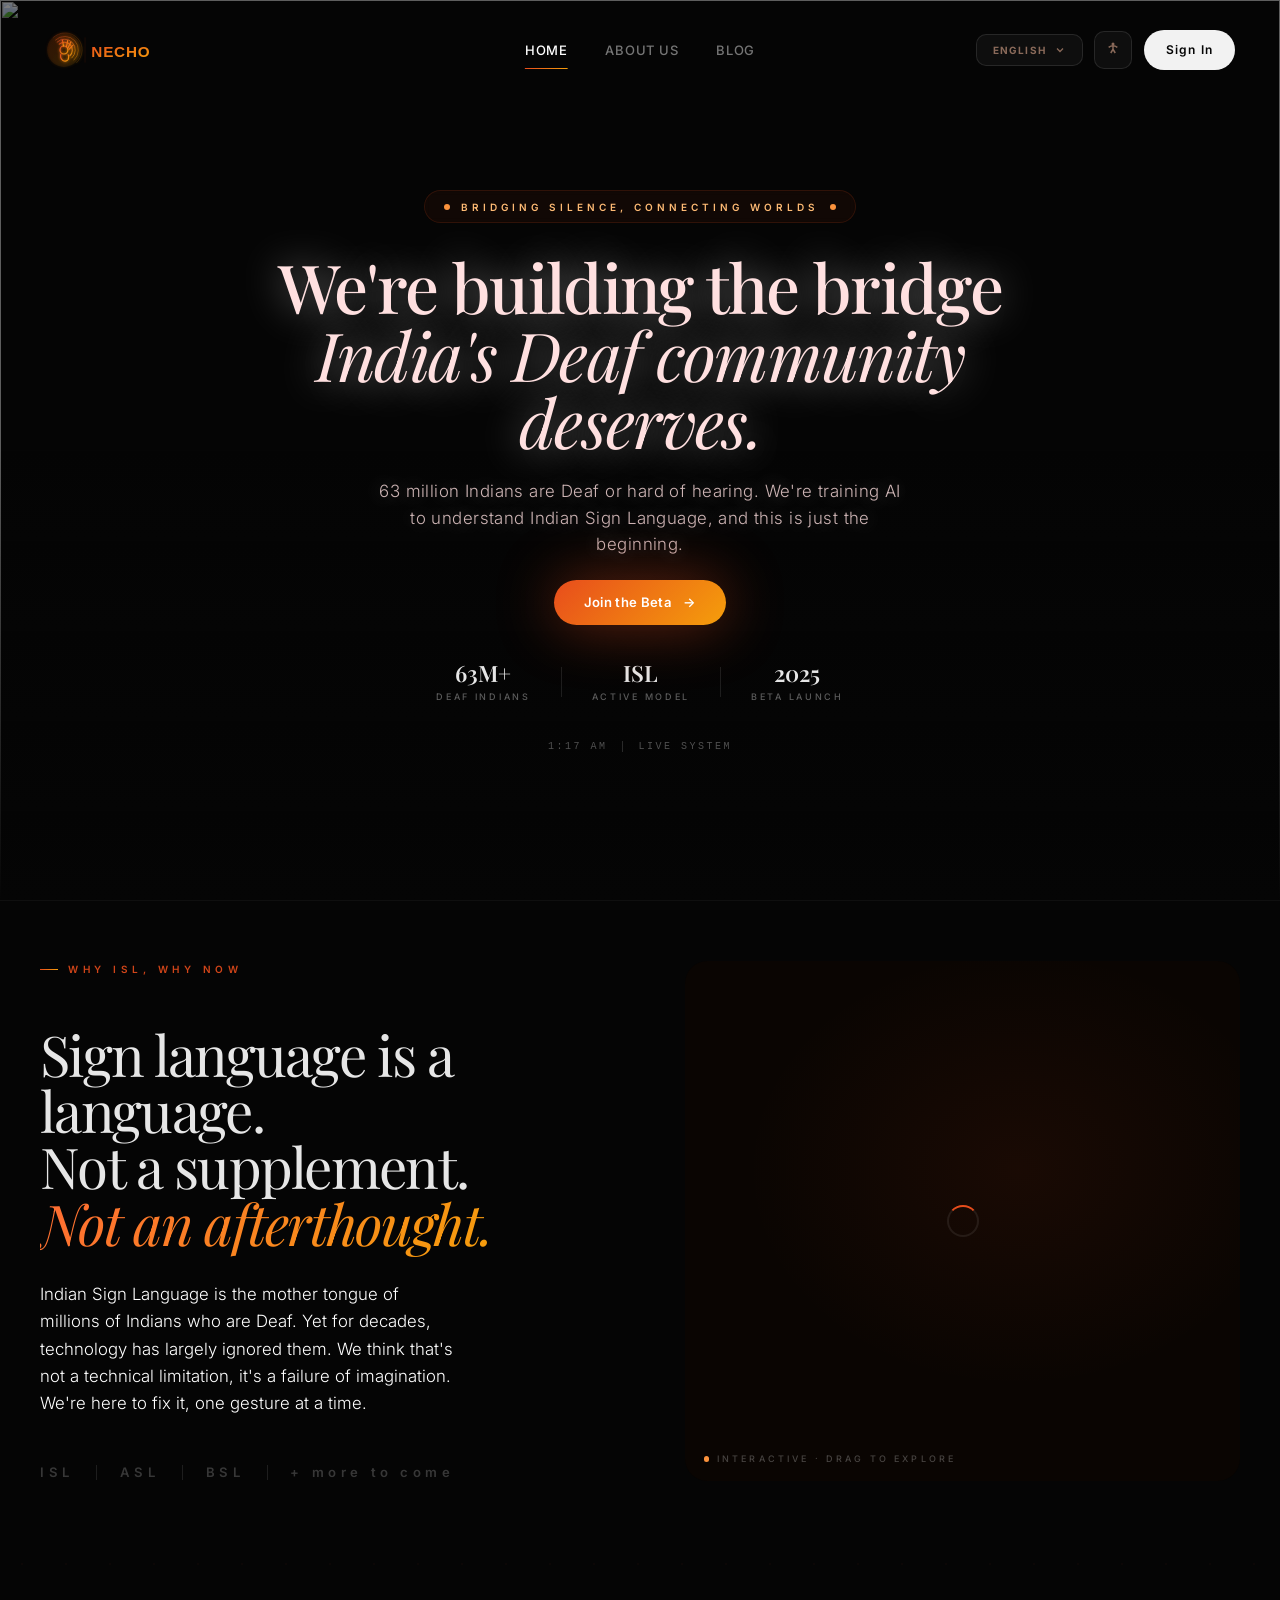
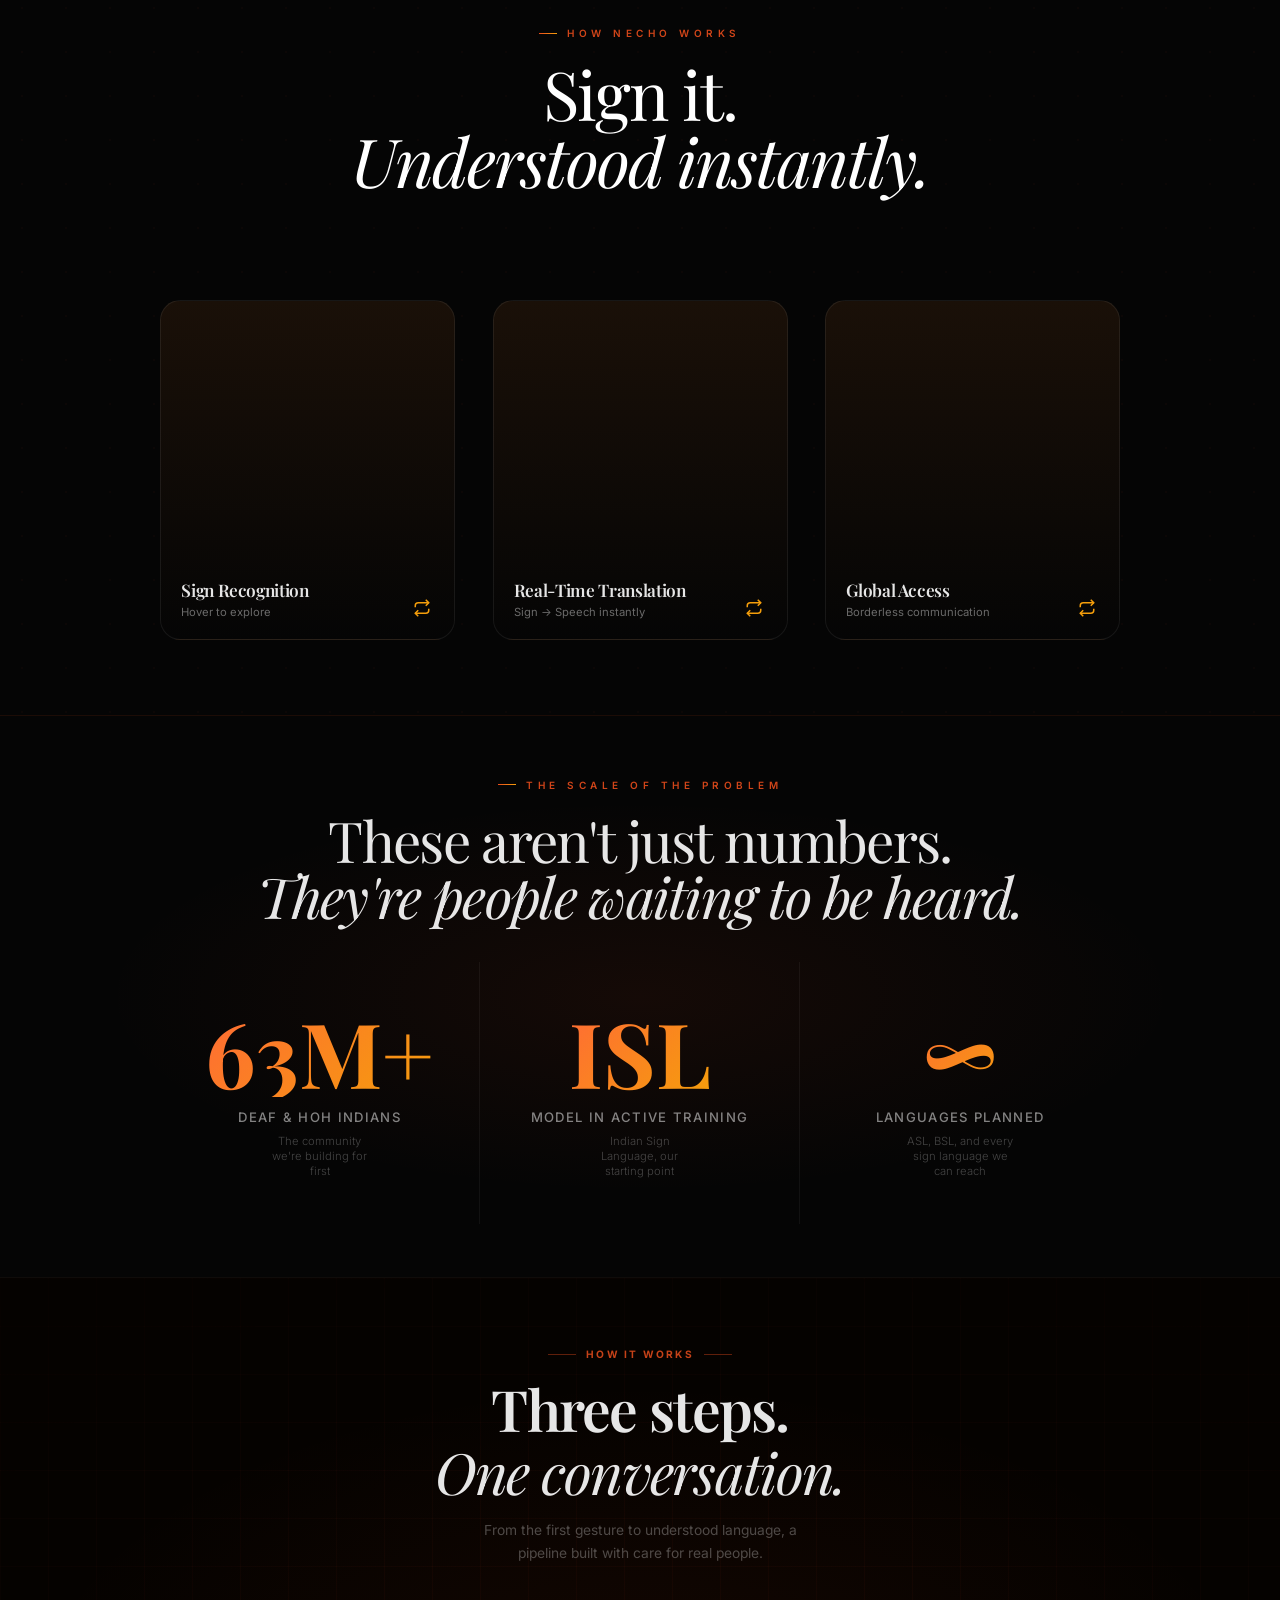
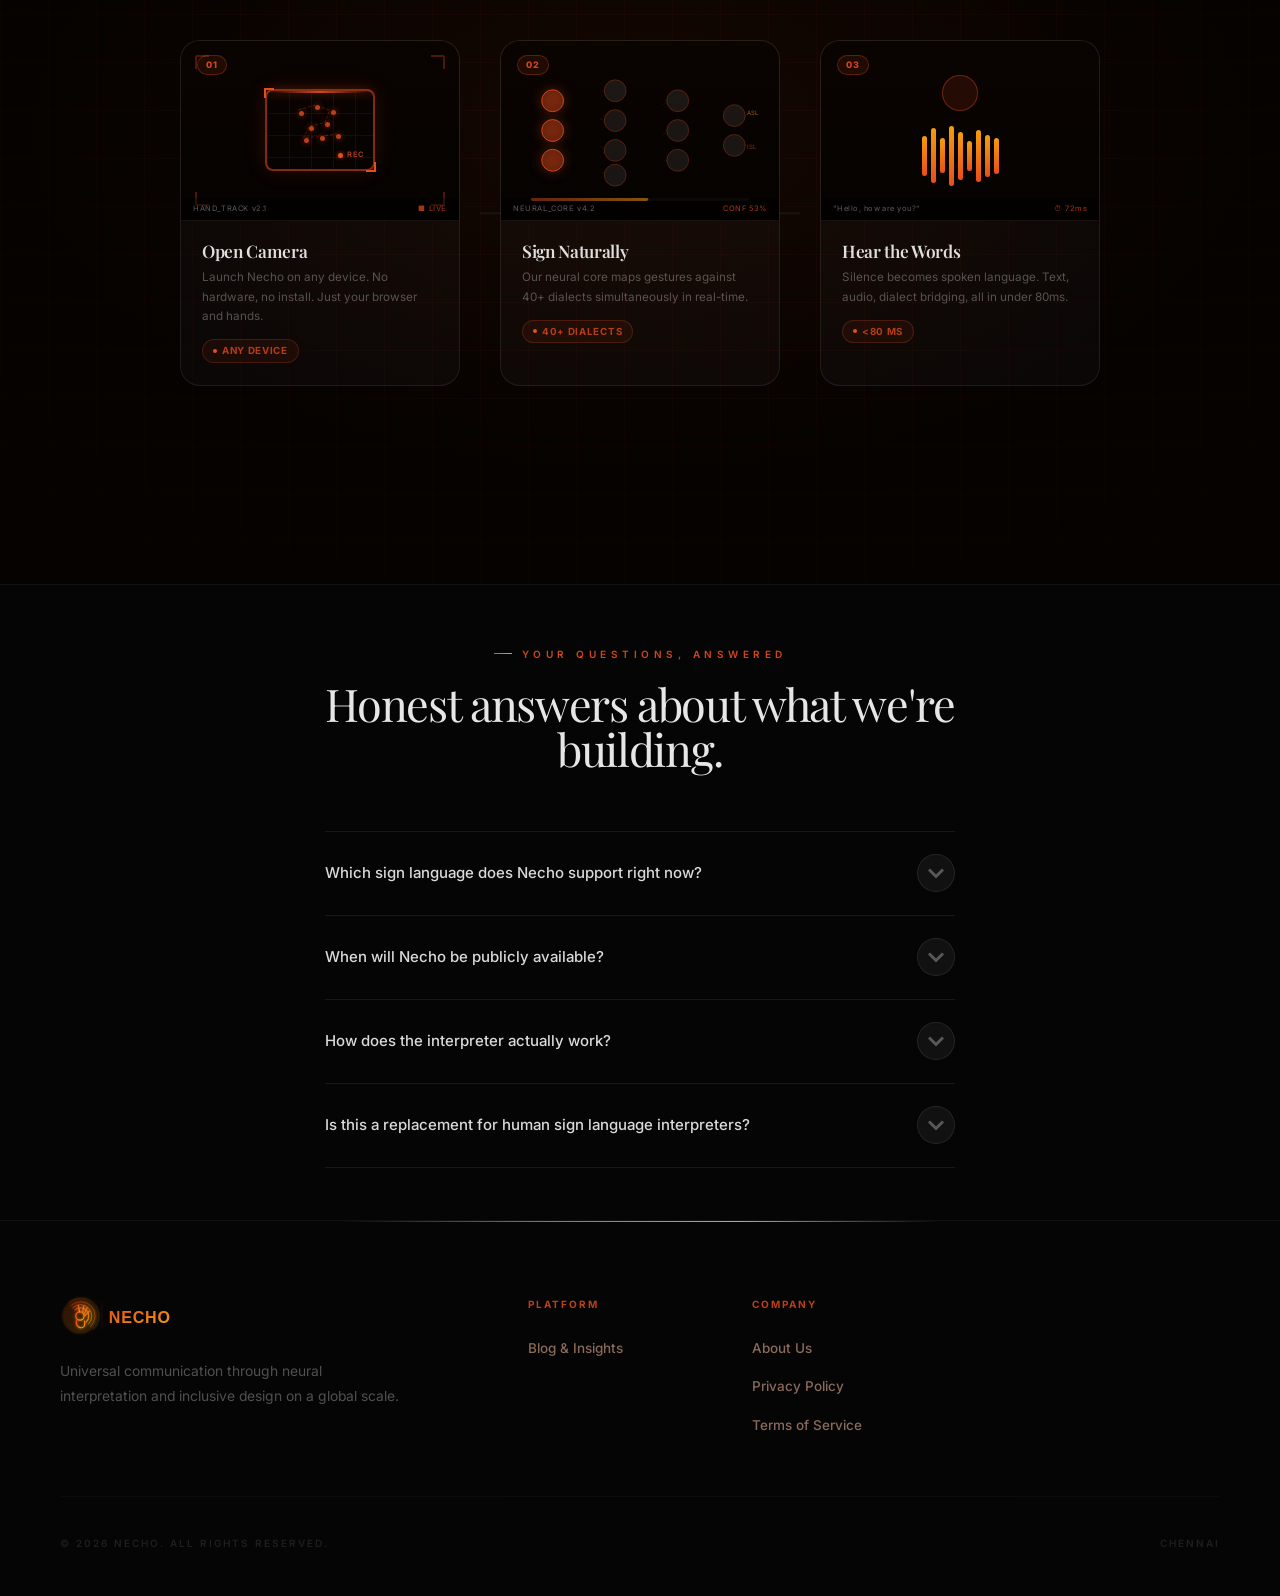
==== commit 98df43e2: "Update index.html" ====
--- a/index.html
+++ b/index.html
@@ -2,10 +2,11 @@
 <html lang="en" data-page="" class="scroll-smooth">
 
 <head>
+  <meta name="google-site-verification" content="HNXFZ_5OjJIlzdNP8wrdzbgHA4XKAzDHHDcmtUp-VFA" />
   <meta charset="UTF-8" />
   <meta name="viewport" content="width=device-width,initial-scale=1.0" />
   <meta name="google-site-verification" content="HWPAyhLb2quQJHJuG593aKJeXE1GcYlT0S8btp6L47c" />
-  <title>Necho: Bridging Silence. Connecting Worlds.</title>
+  <title>Necho</title>
   <meta name="description"
     content="Elite real-time sign language translation powered by neural AI. Zero barriers." />
 
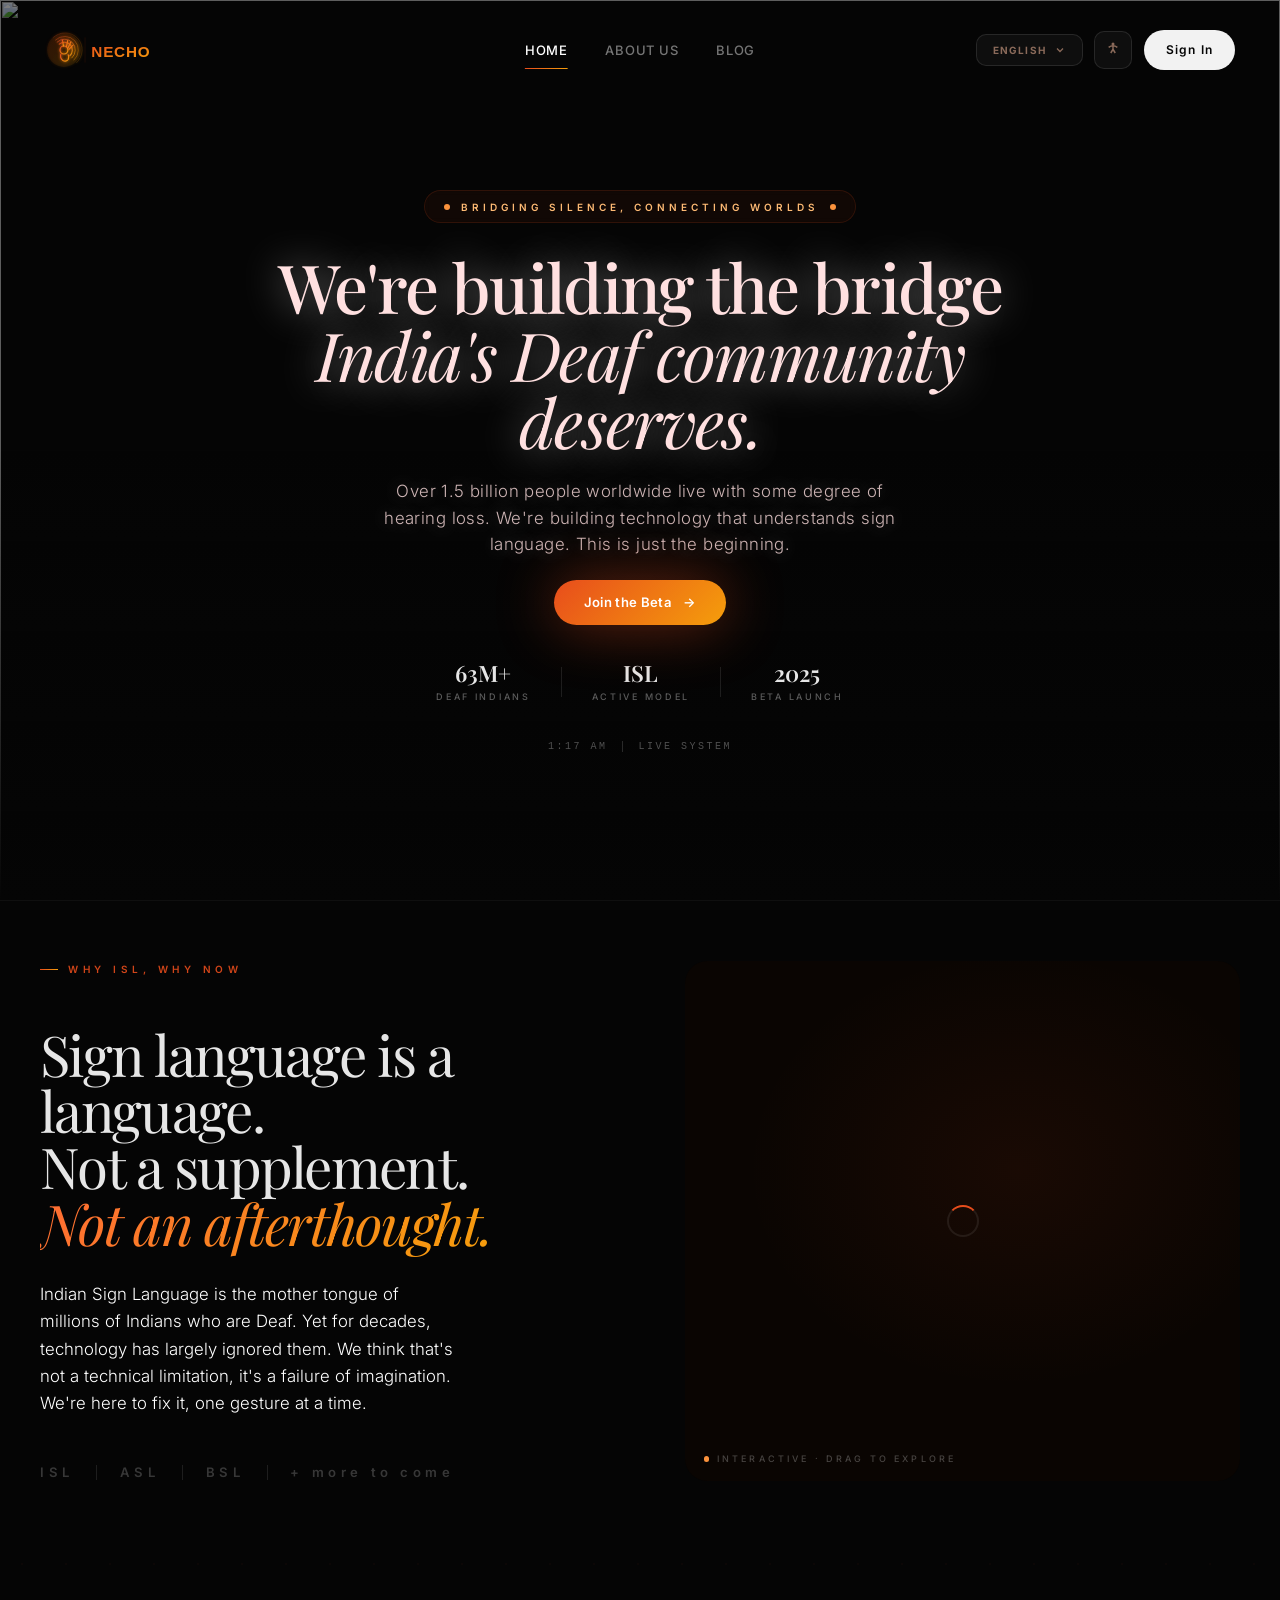
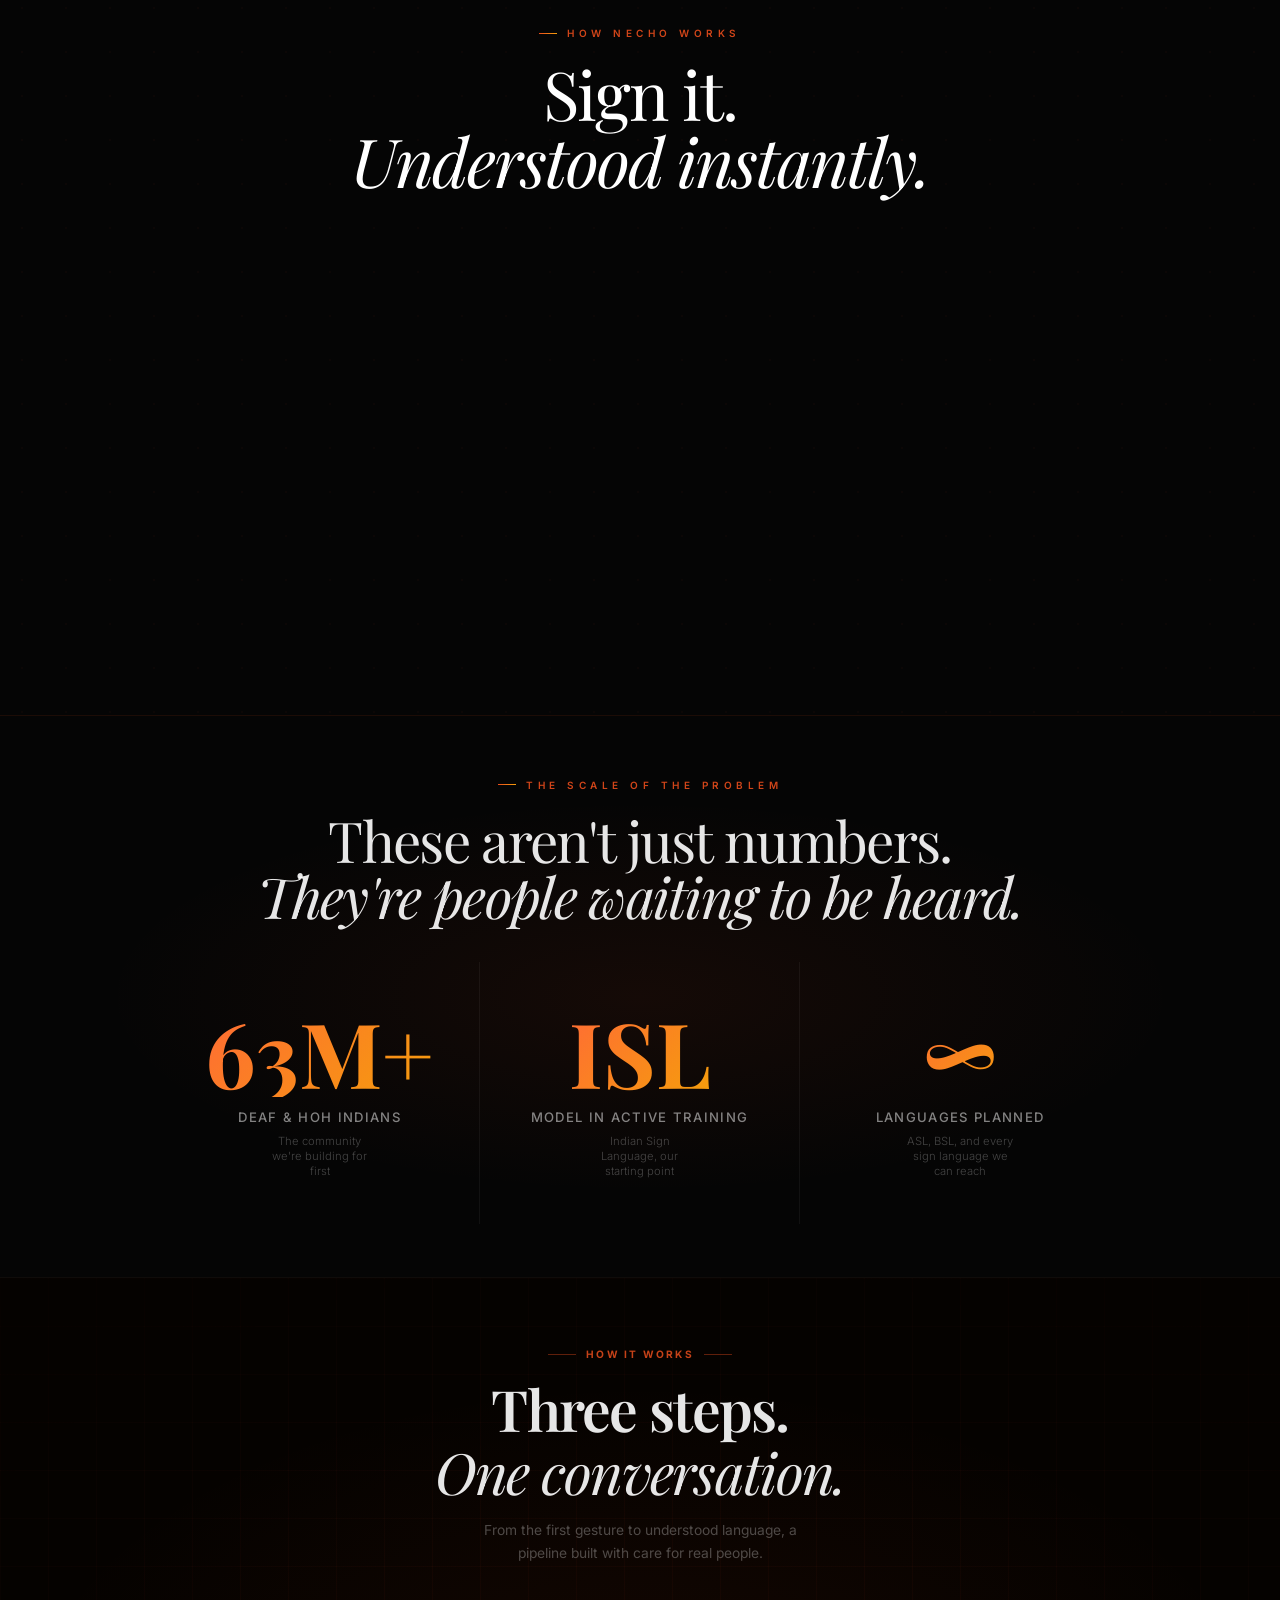
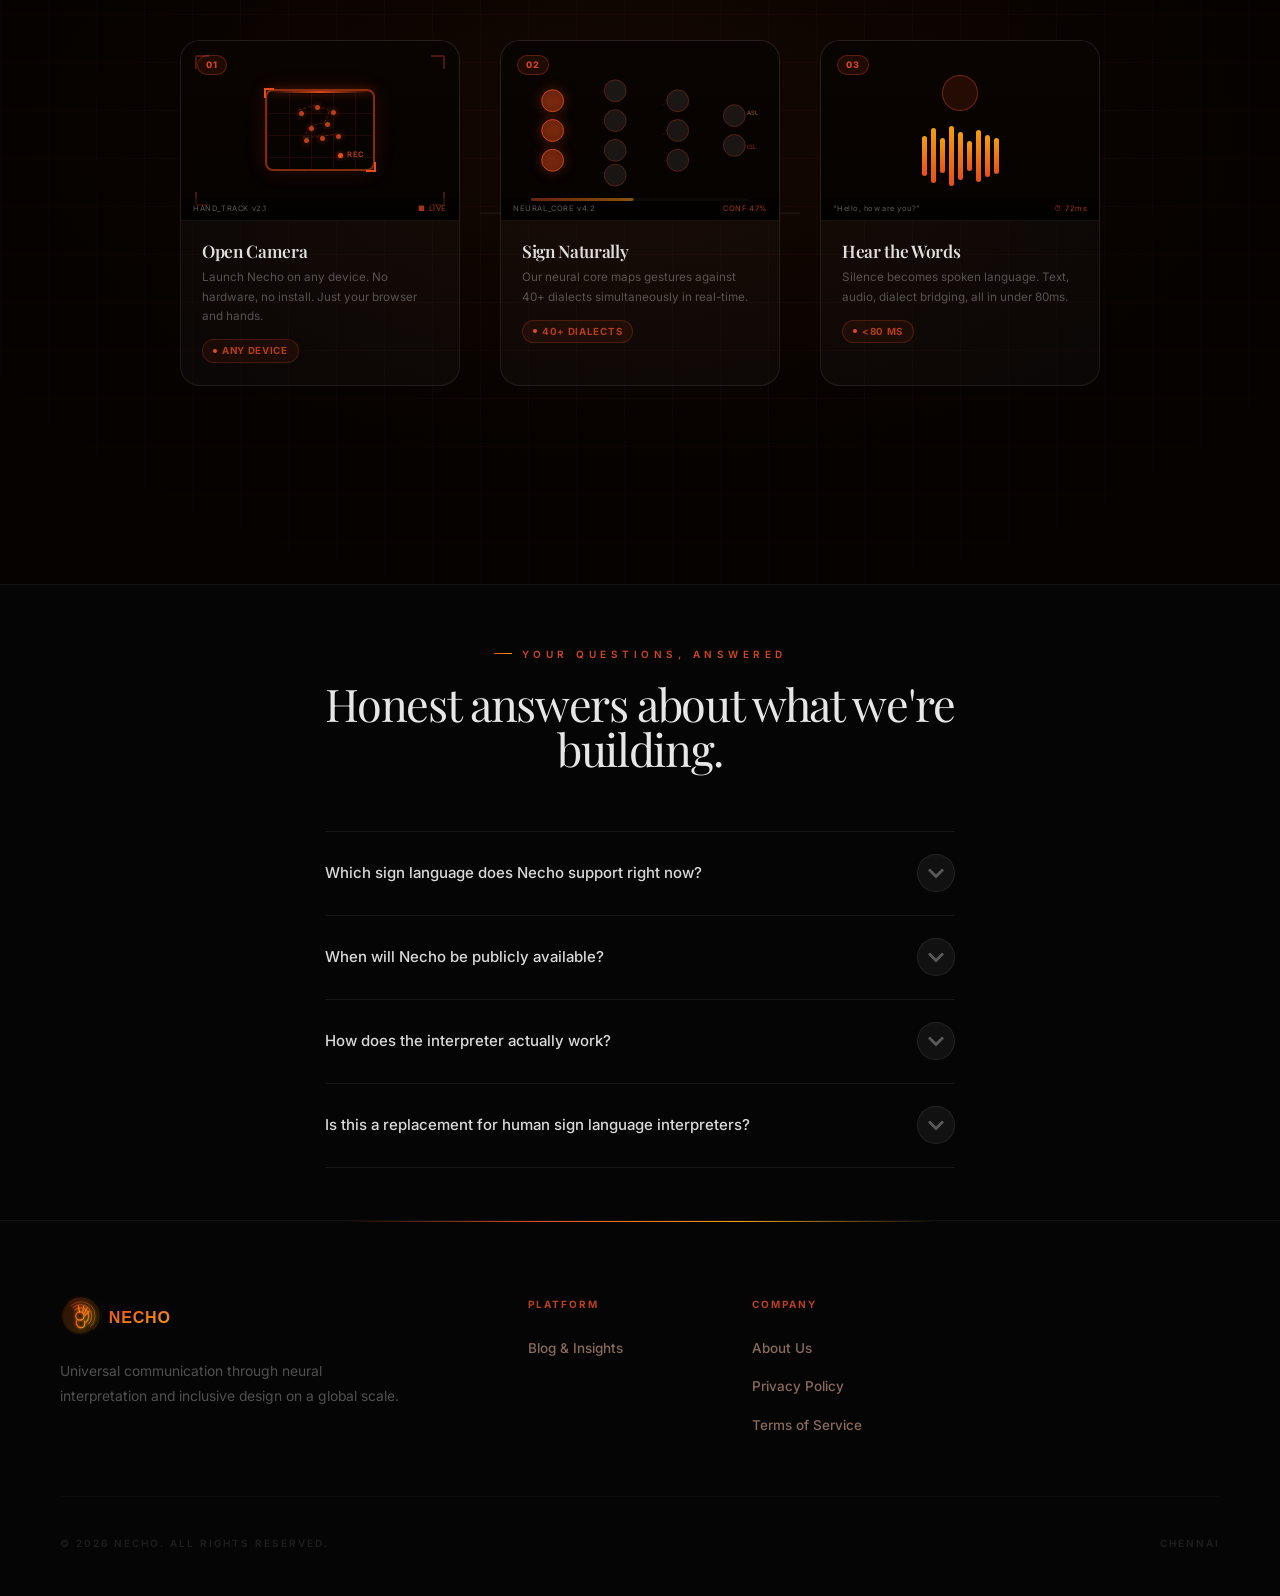
==== commit 168e4457: "Update index.html" ====
--- a/index.html
+++ b/index.html
@@ -470,7 +470,7 @@
           <div class="reveal" style="transition-delay:220ms">
             <p class="text-base md:text-lg text-[#ffe0e0]/80 max-w-xl mx-auto font-light tracking-wide leading-relaxed mix-blend-overlay"
               style="text-shadow: 0 0 20px rgba(255,255,255,0.4);">
-              63 million Indians are Deaf or hard of hearing. We're training AI to understand Indian Sign Language, and this is just the beginning.
+            Over 1.5 billion people worldwide live with some degree of hearing loss. We're building technology that understands sign language. This is just the beginning.
             </p>
           </div>
 
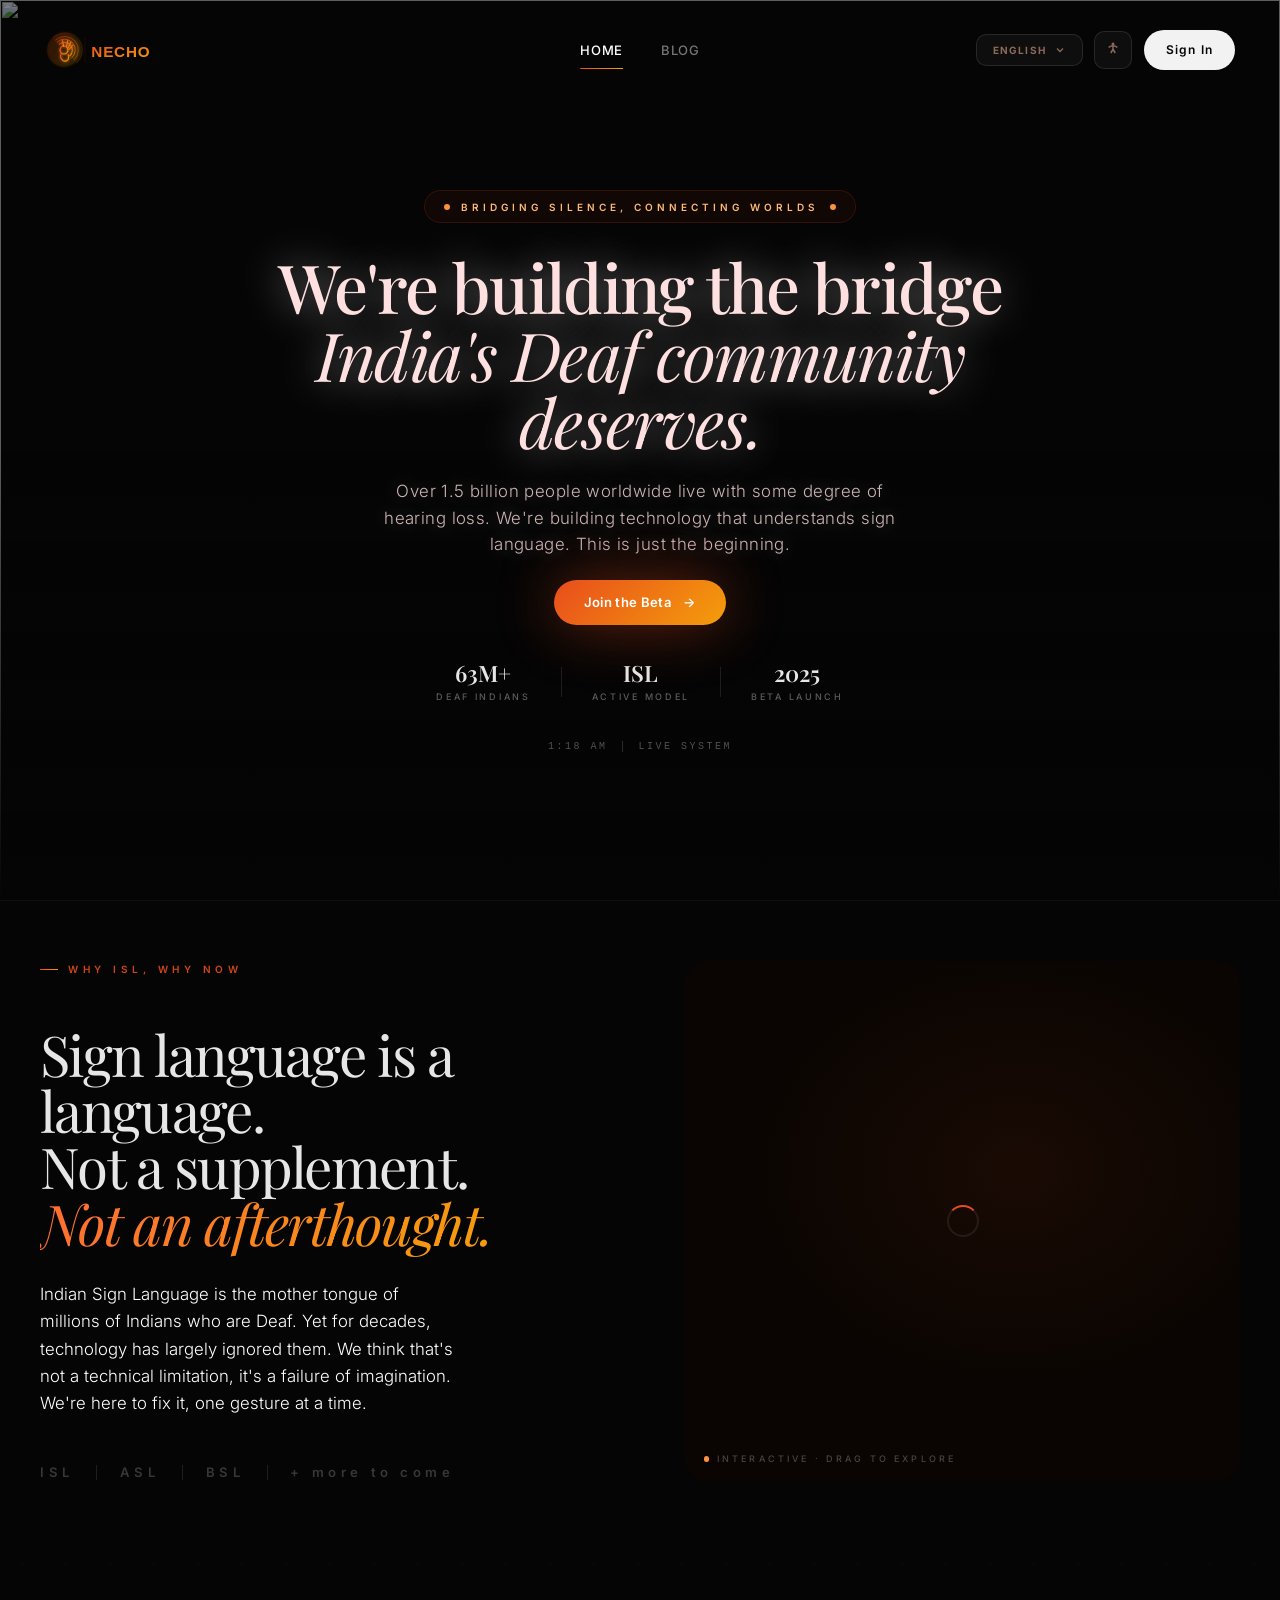
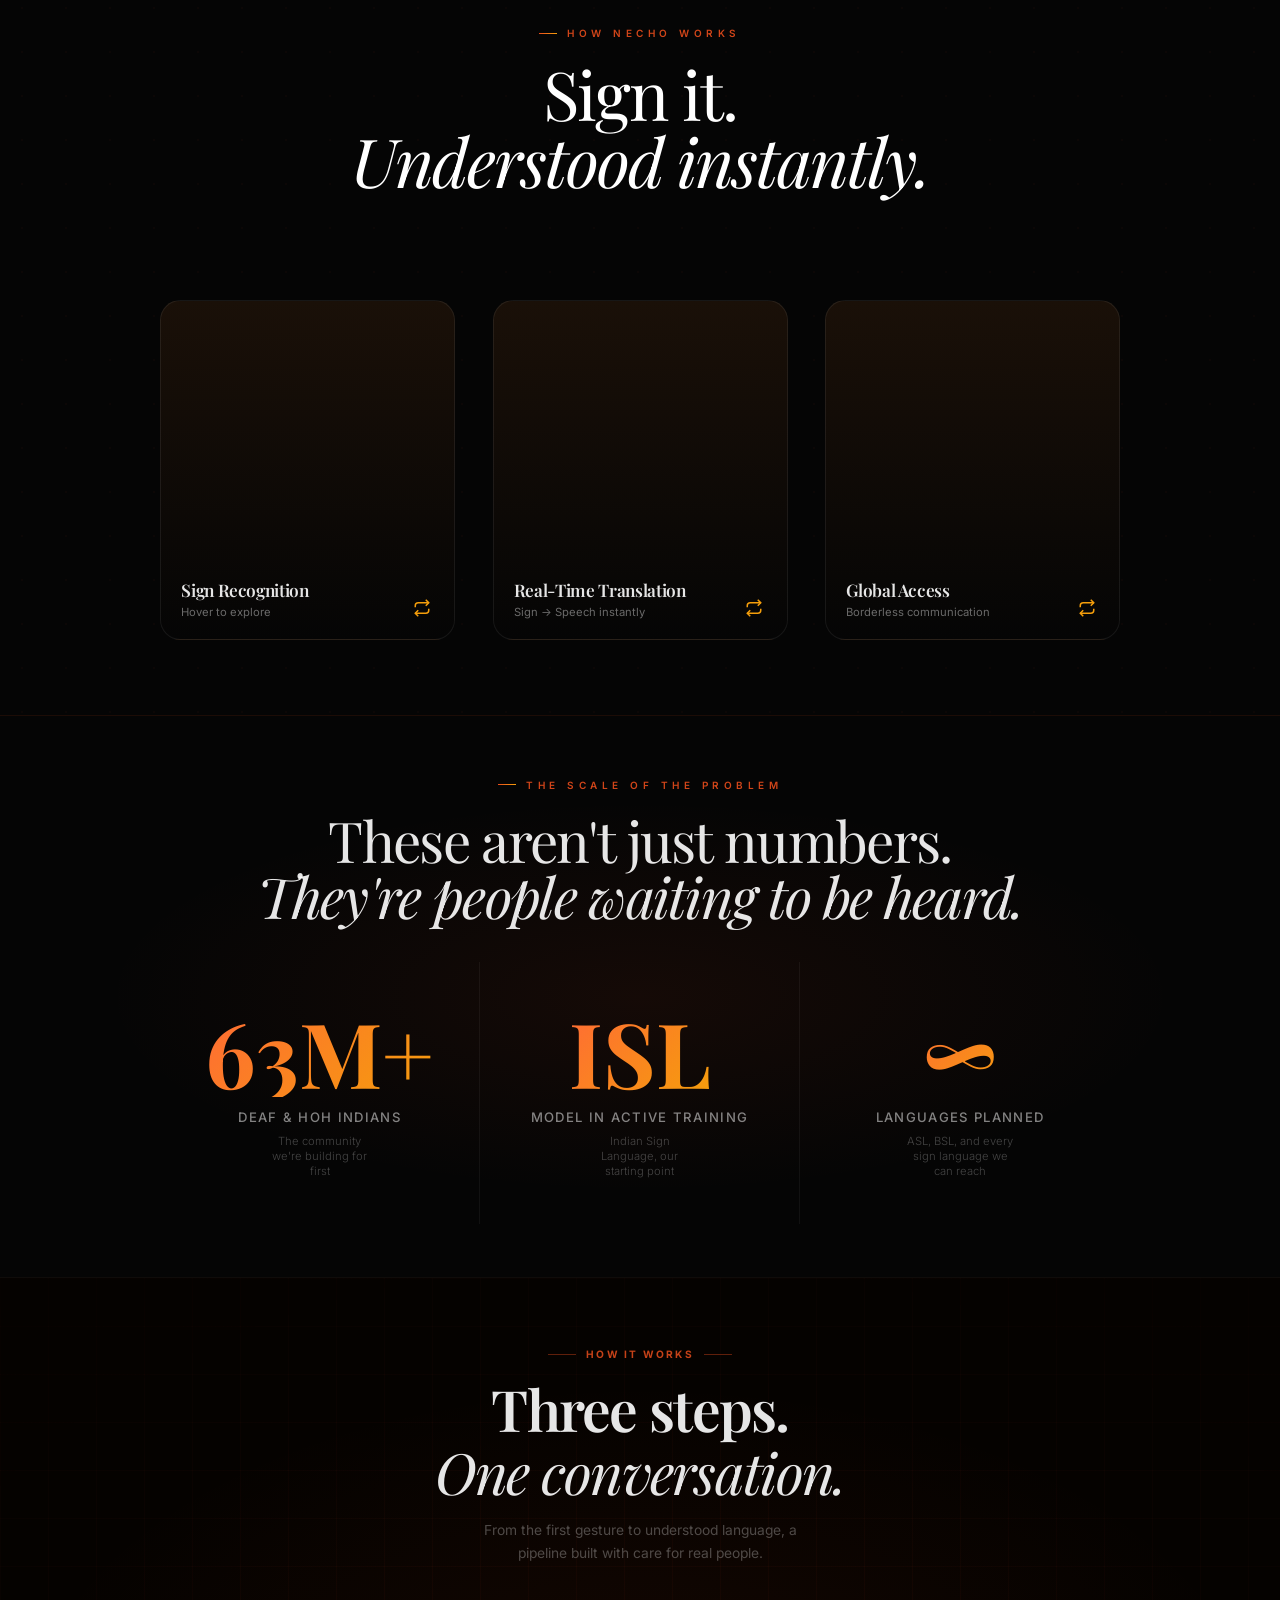
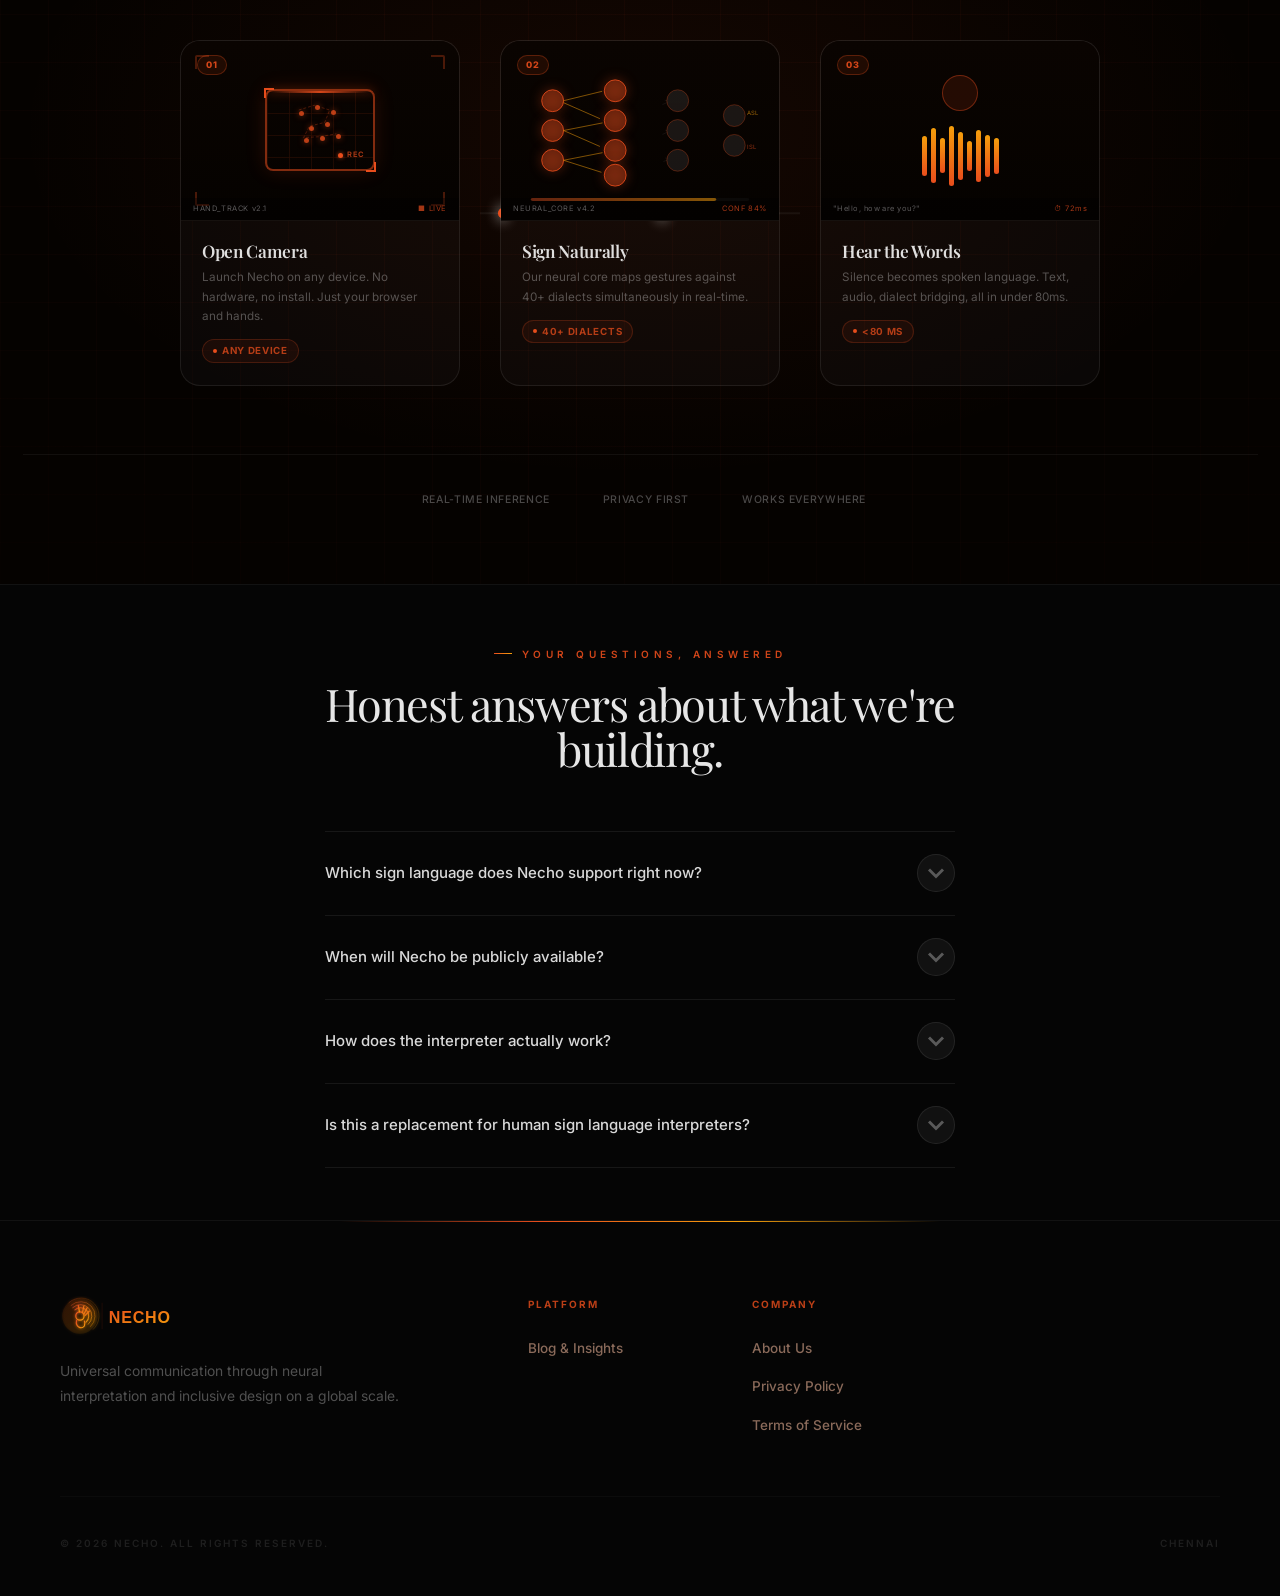
==== commit f9713c81: "Update index.html" ====
--- a/index.html
+++ b/index.html
@@ -339,8 +339,6 @@
       </a>
       <div class="nav-links">
         <a class="nav-link active" data-page="home" href="index.html">Home</a>
-        <a class="nav-link interp-gate" data-page="interpreter" href="interpreter.html">Interpreter</a>
-        <a class="nav-link" data-page="about" href="about.html">About Us</a>
         <a class="nav-link" data-page="blog" href="blog.html">Blog</a>
       </div>
       <div class="nav-actions">
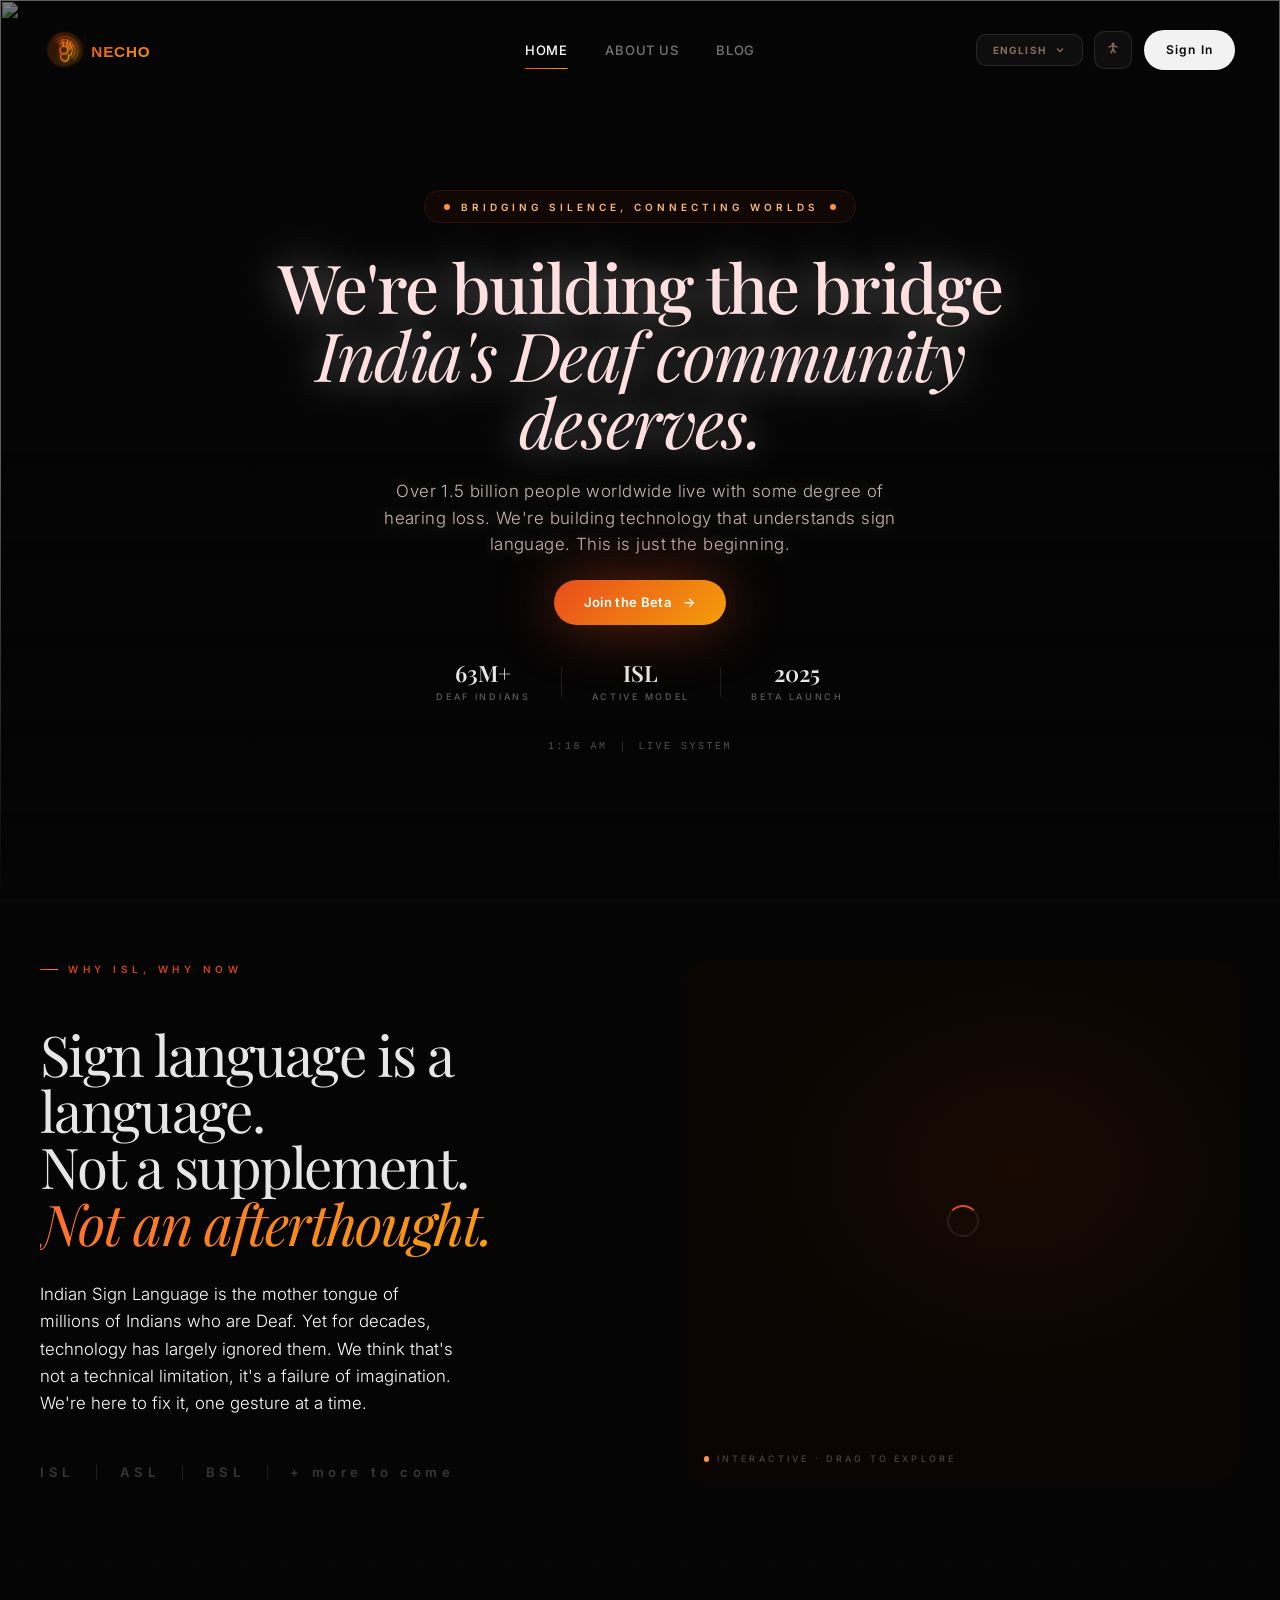
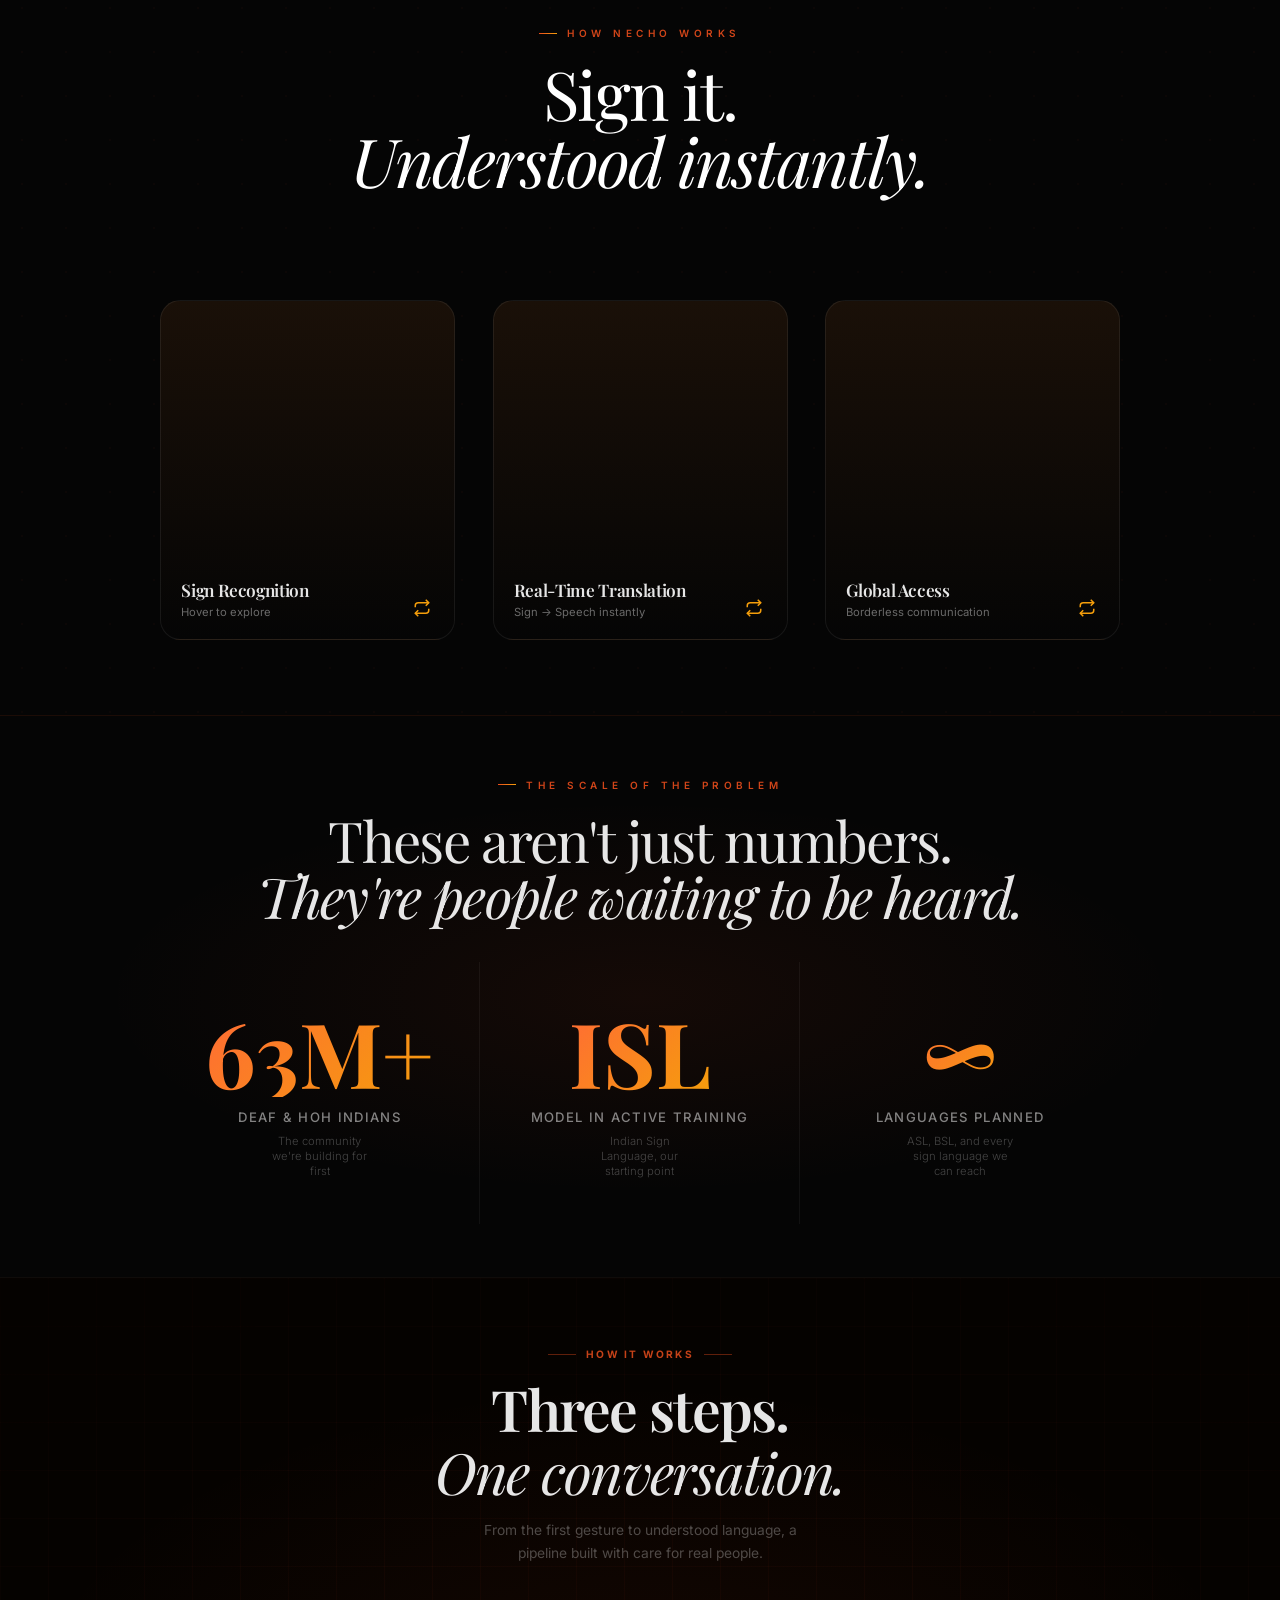
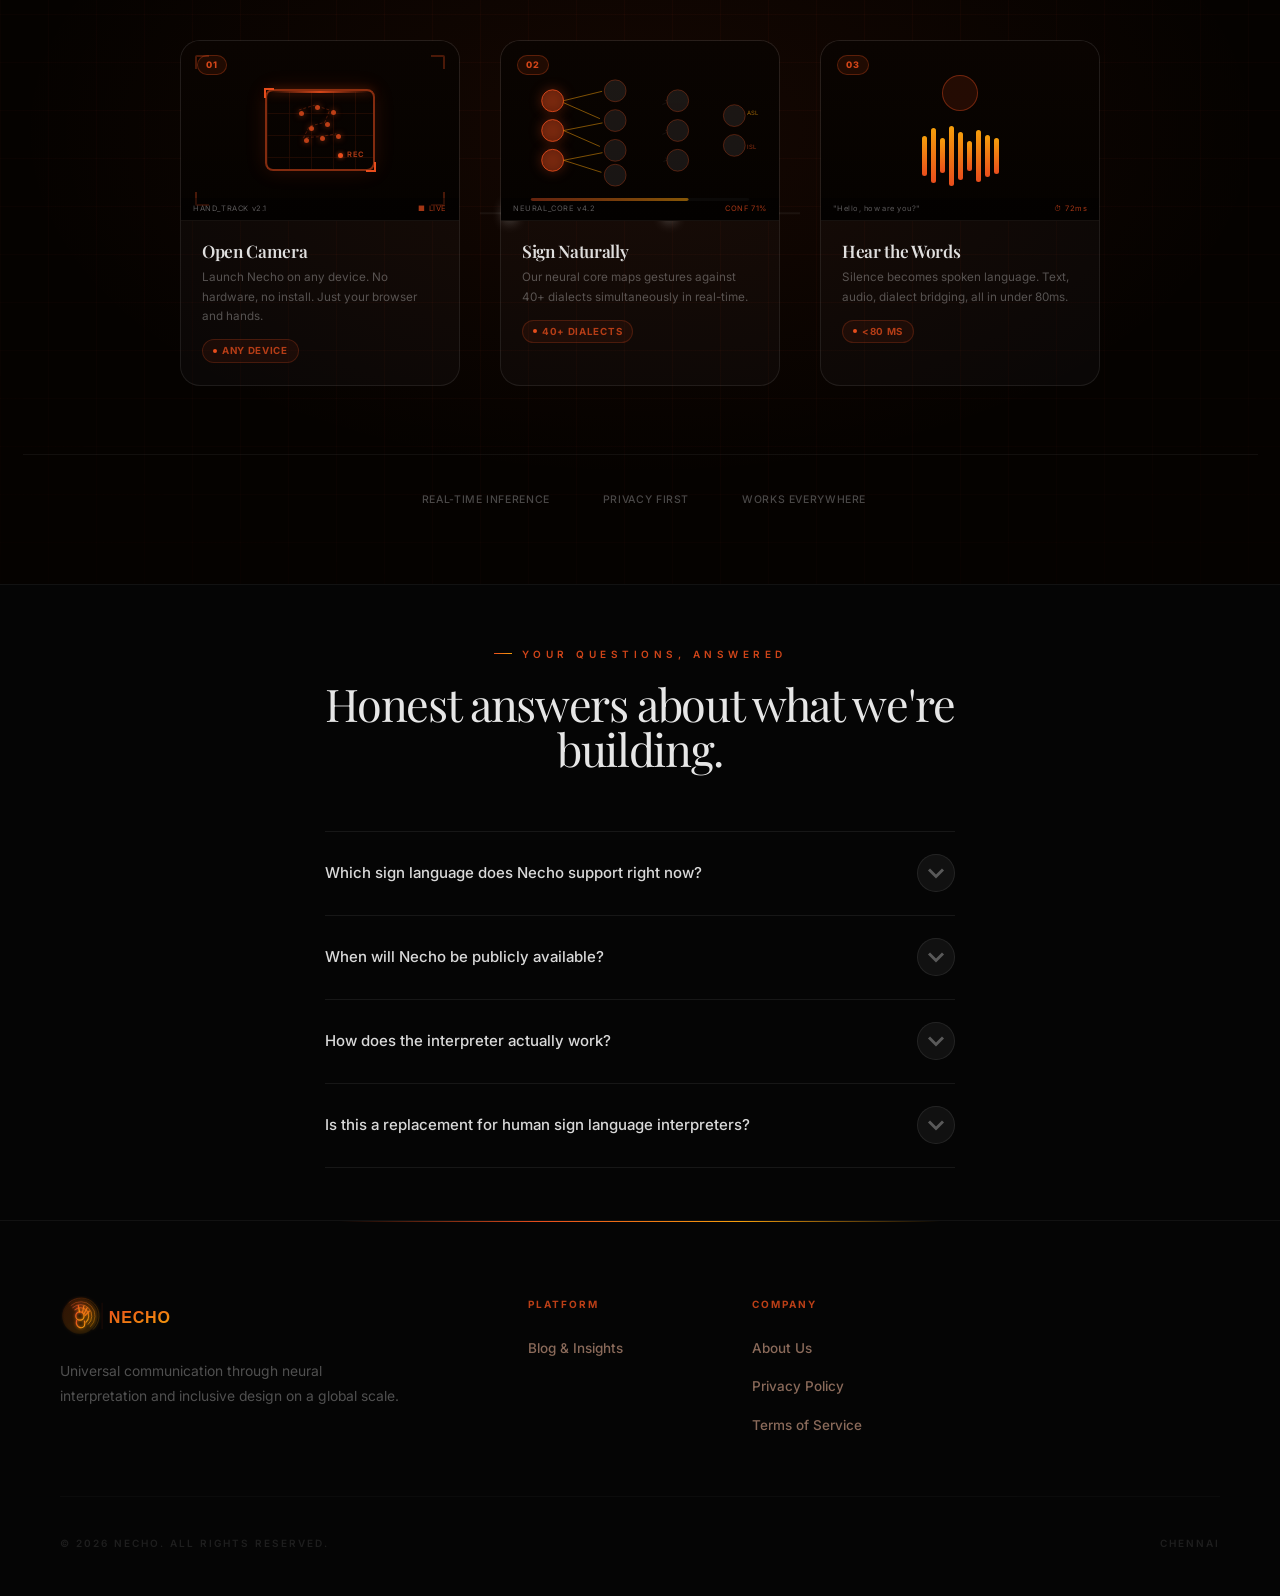
==== commit dc8a80b3: "Add 'About Us' link to navigation" ====
--- a/index.html
+++ b/index.html
@@ -339,6 +339,7 @@
       </a>
       <div class="nav-links">
         <a class="nav-link active" data-page="home" href="index.html">Home</a>
+        <a class="nav-link" data-page="about" href="about.html">About Us</a>
         <a class="nav-link" data-page="blog" href="blog.html">Blog</a>
       </div>
       <div class="nav-actions">
